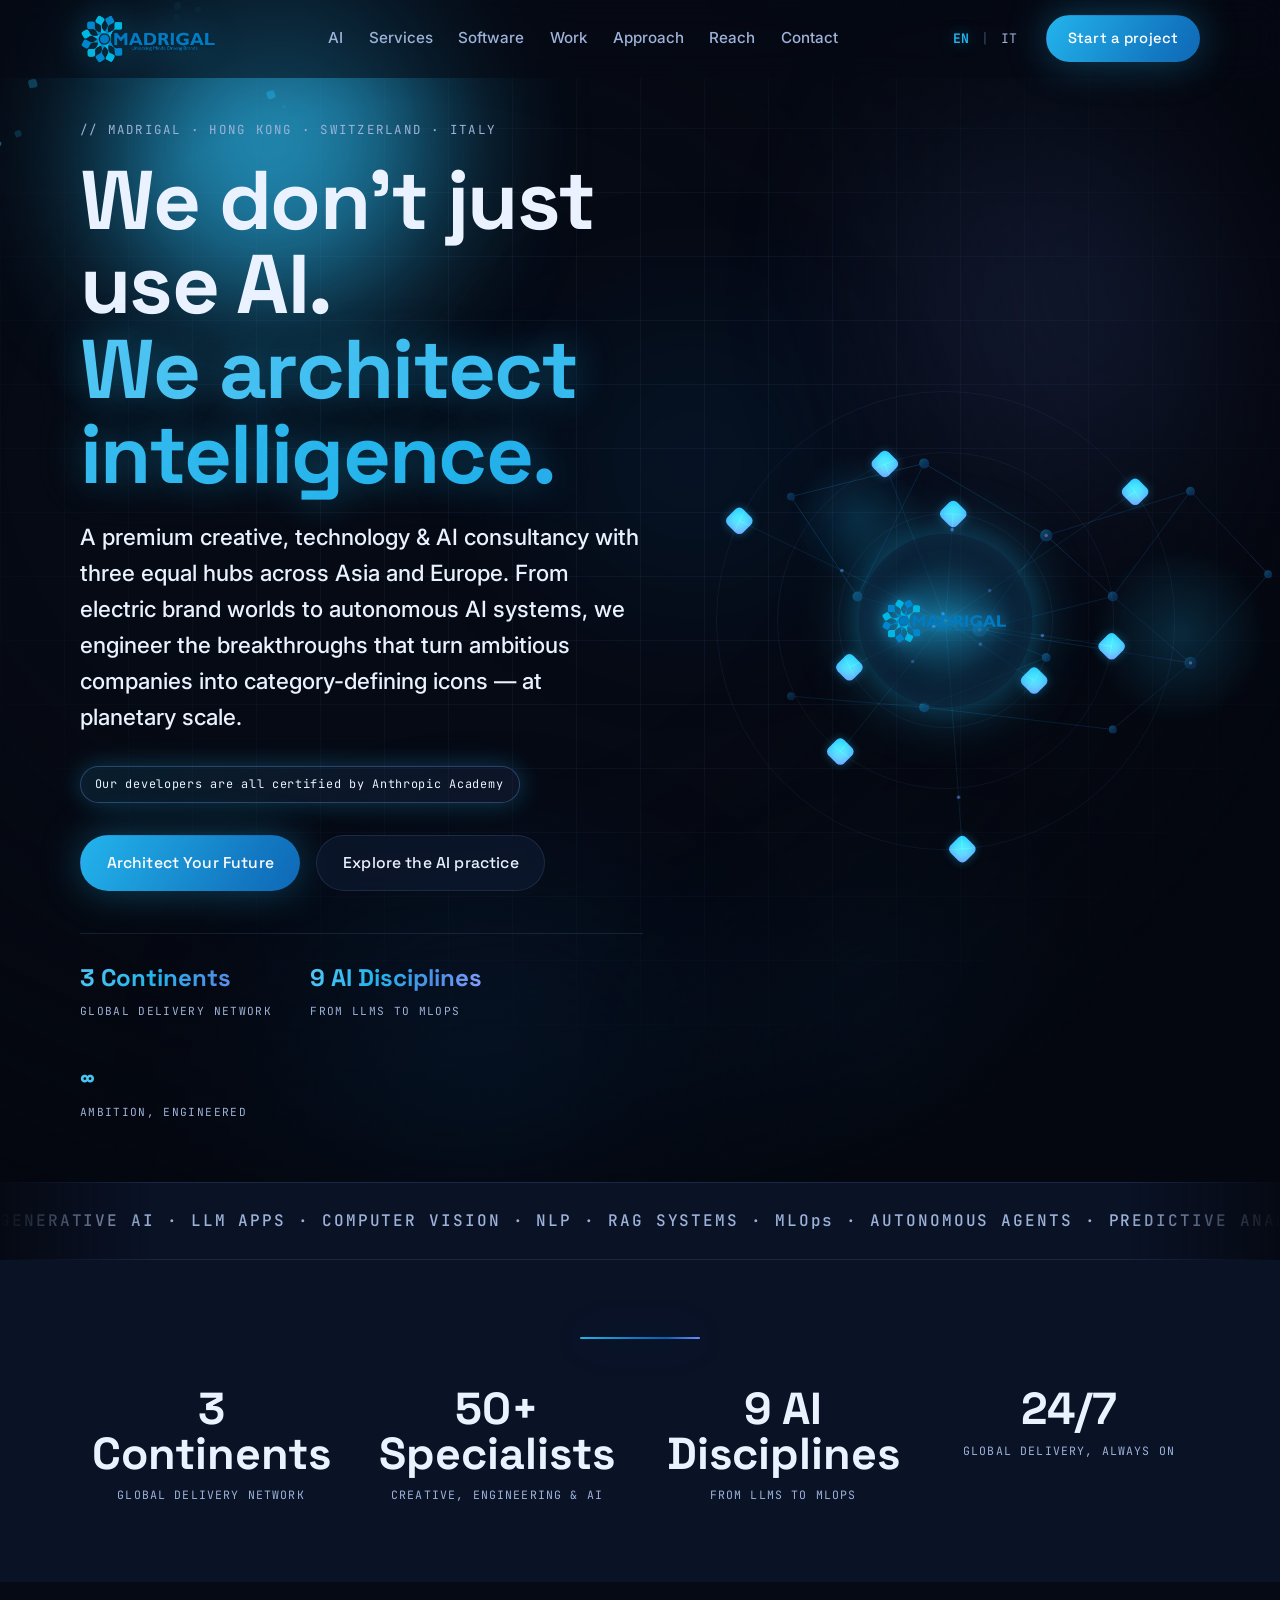
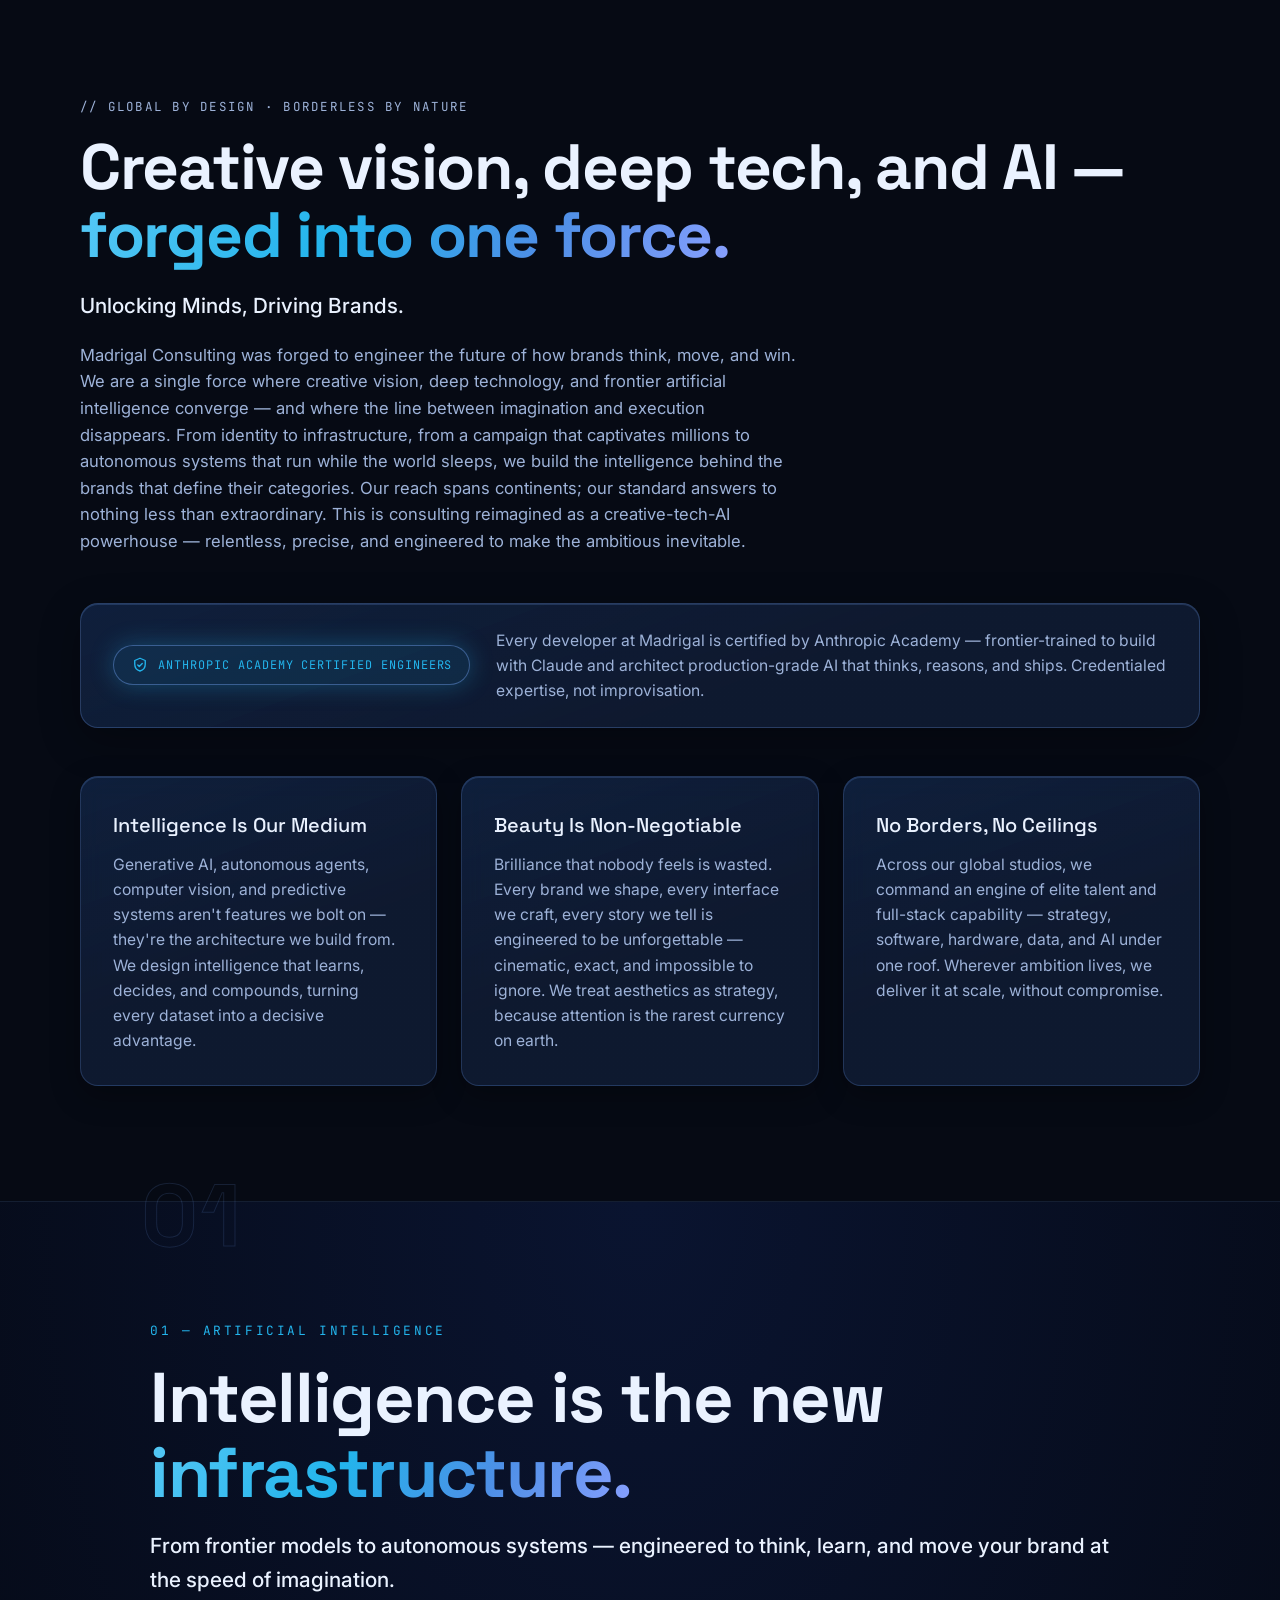
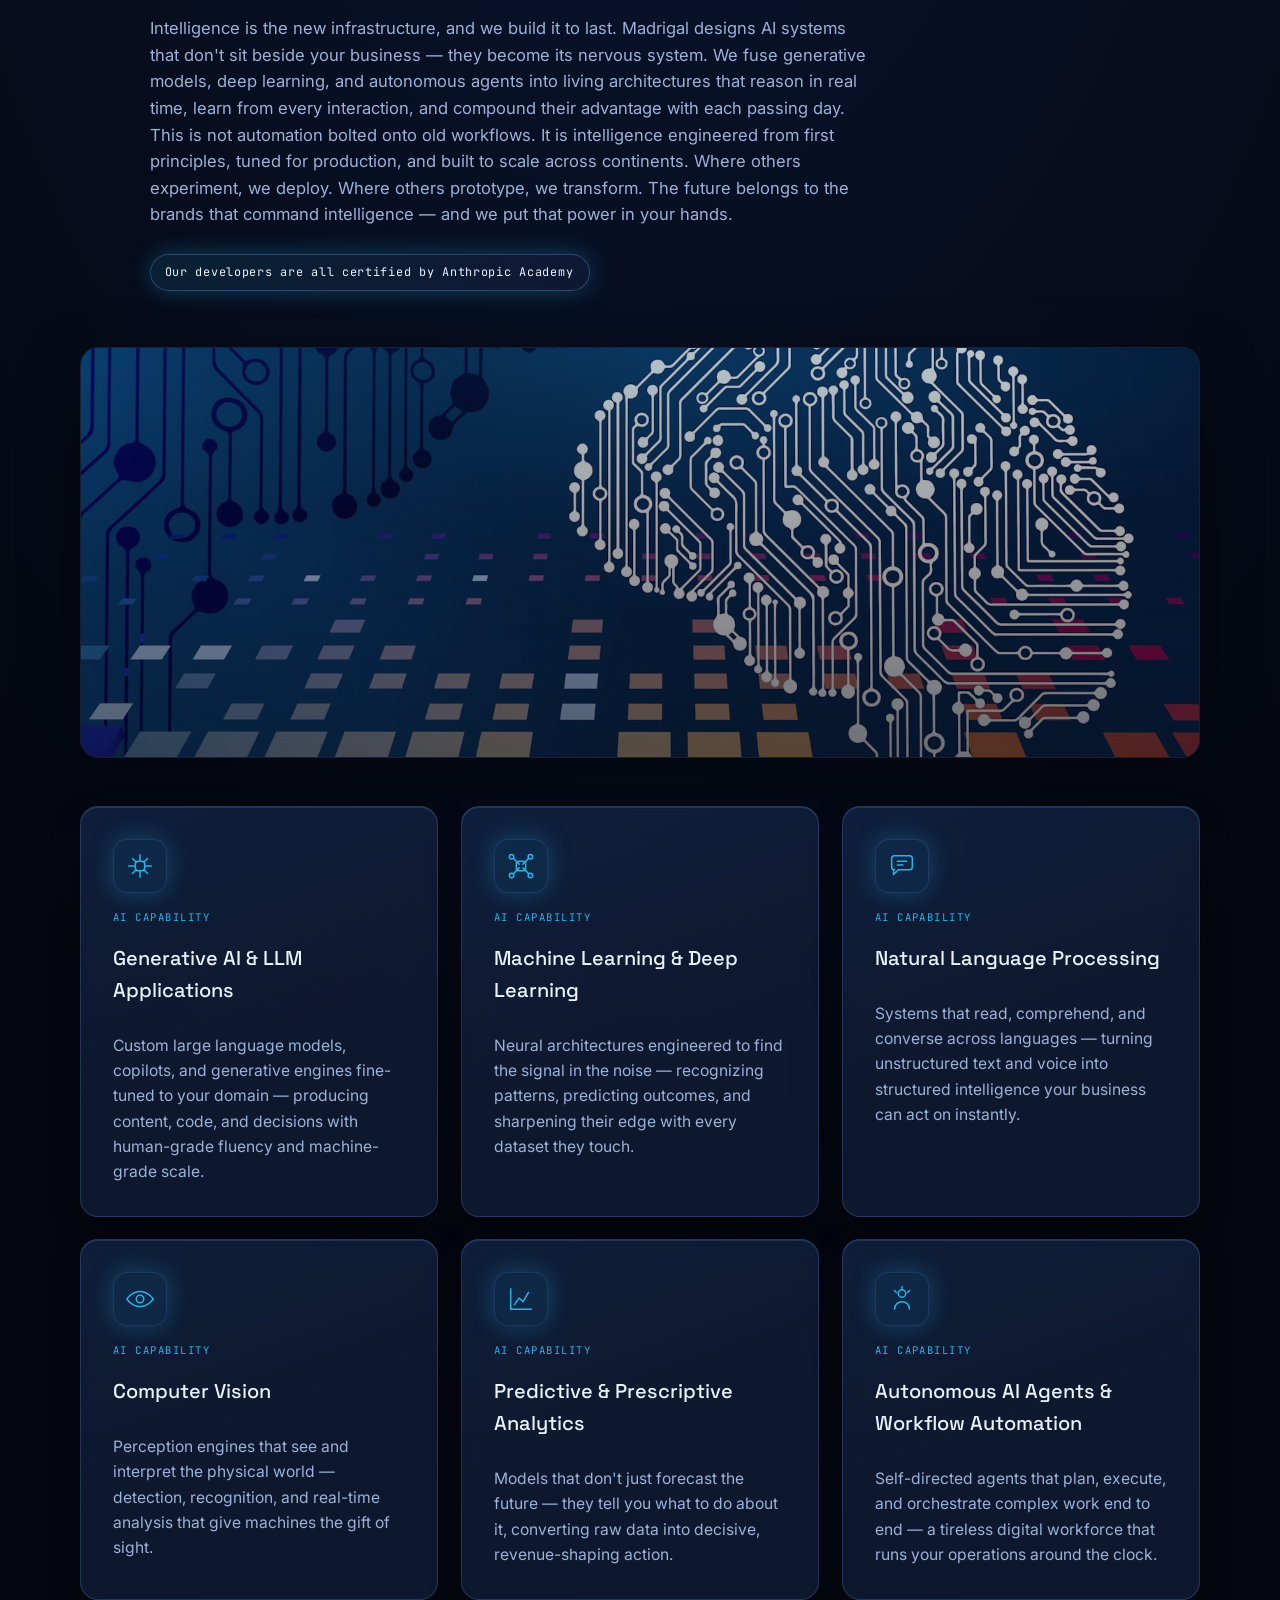
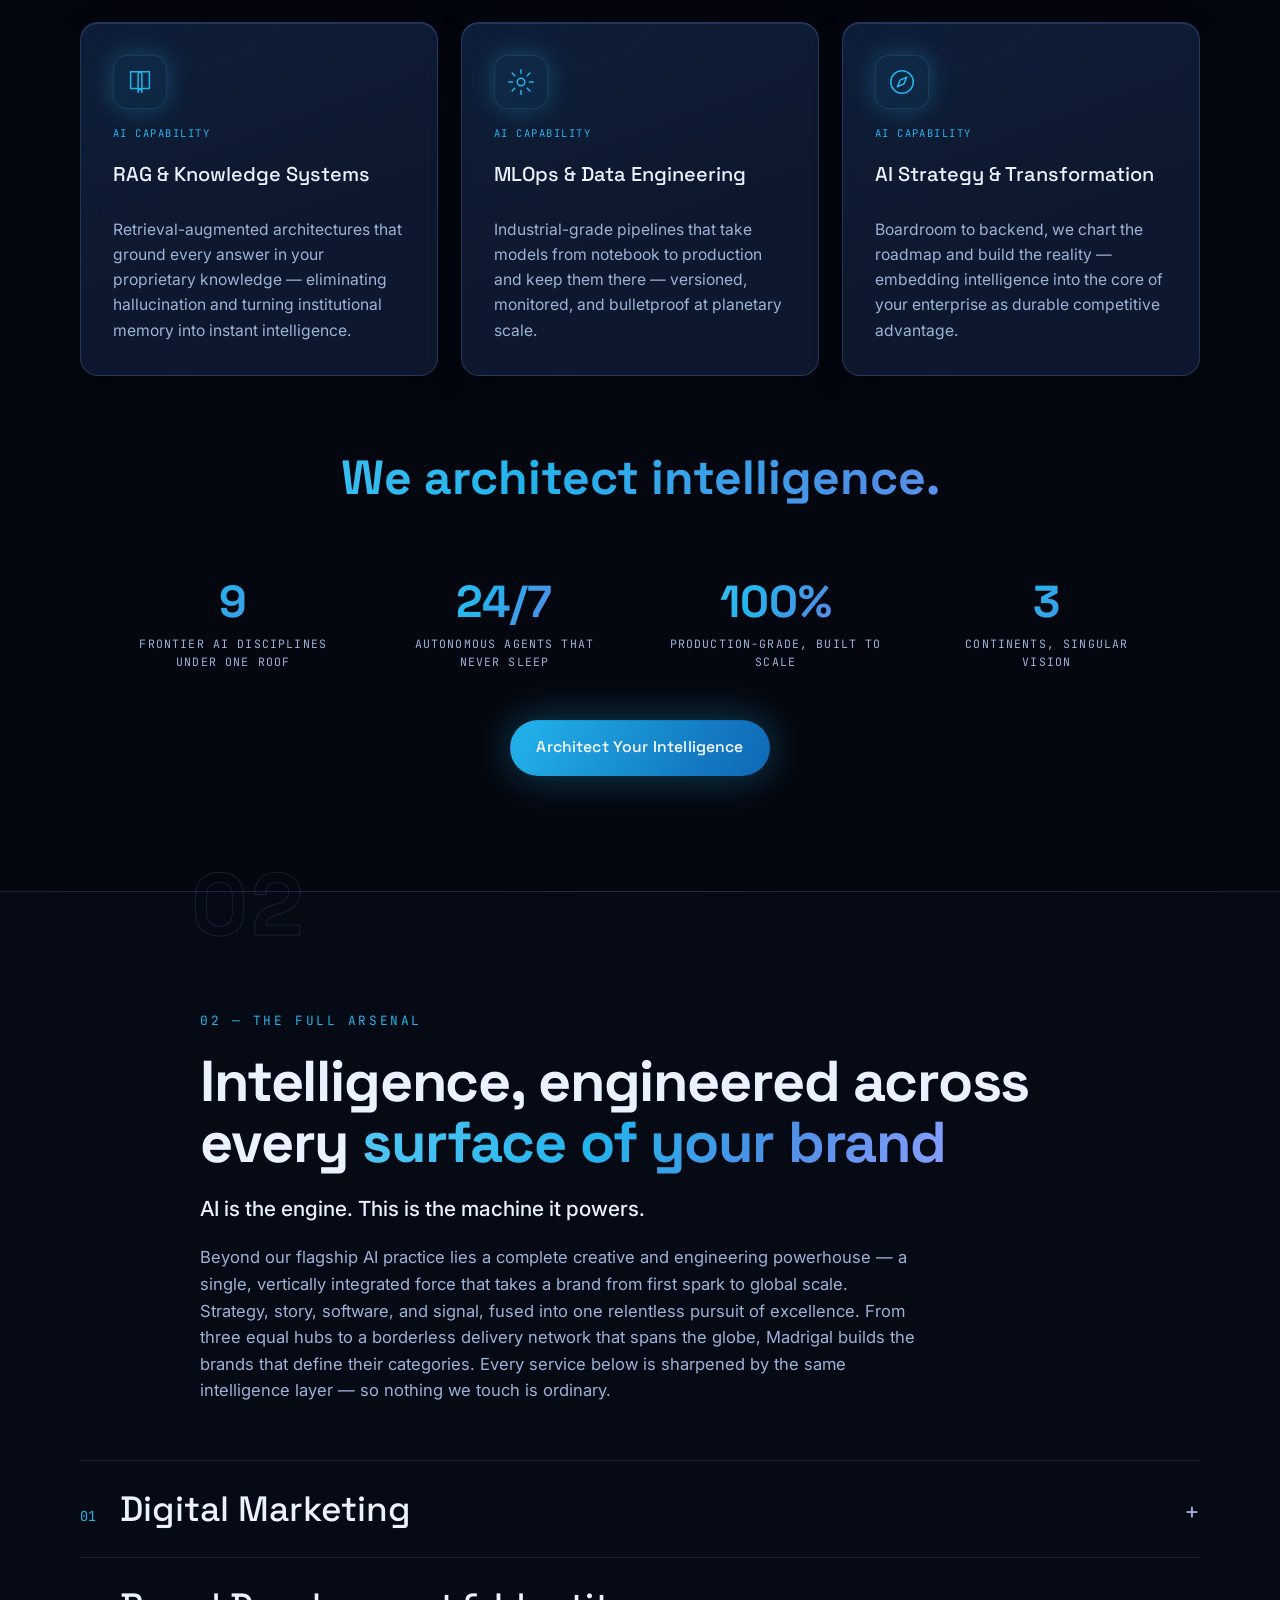
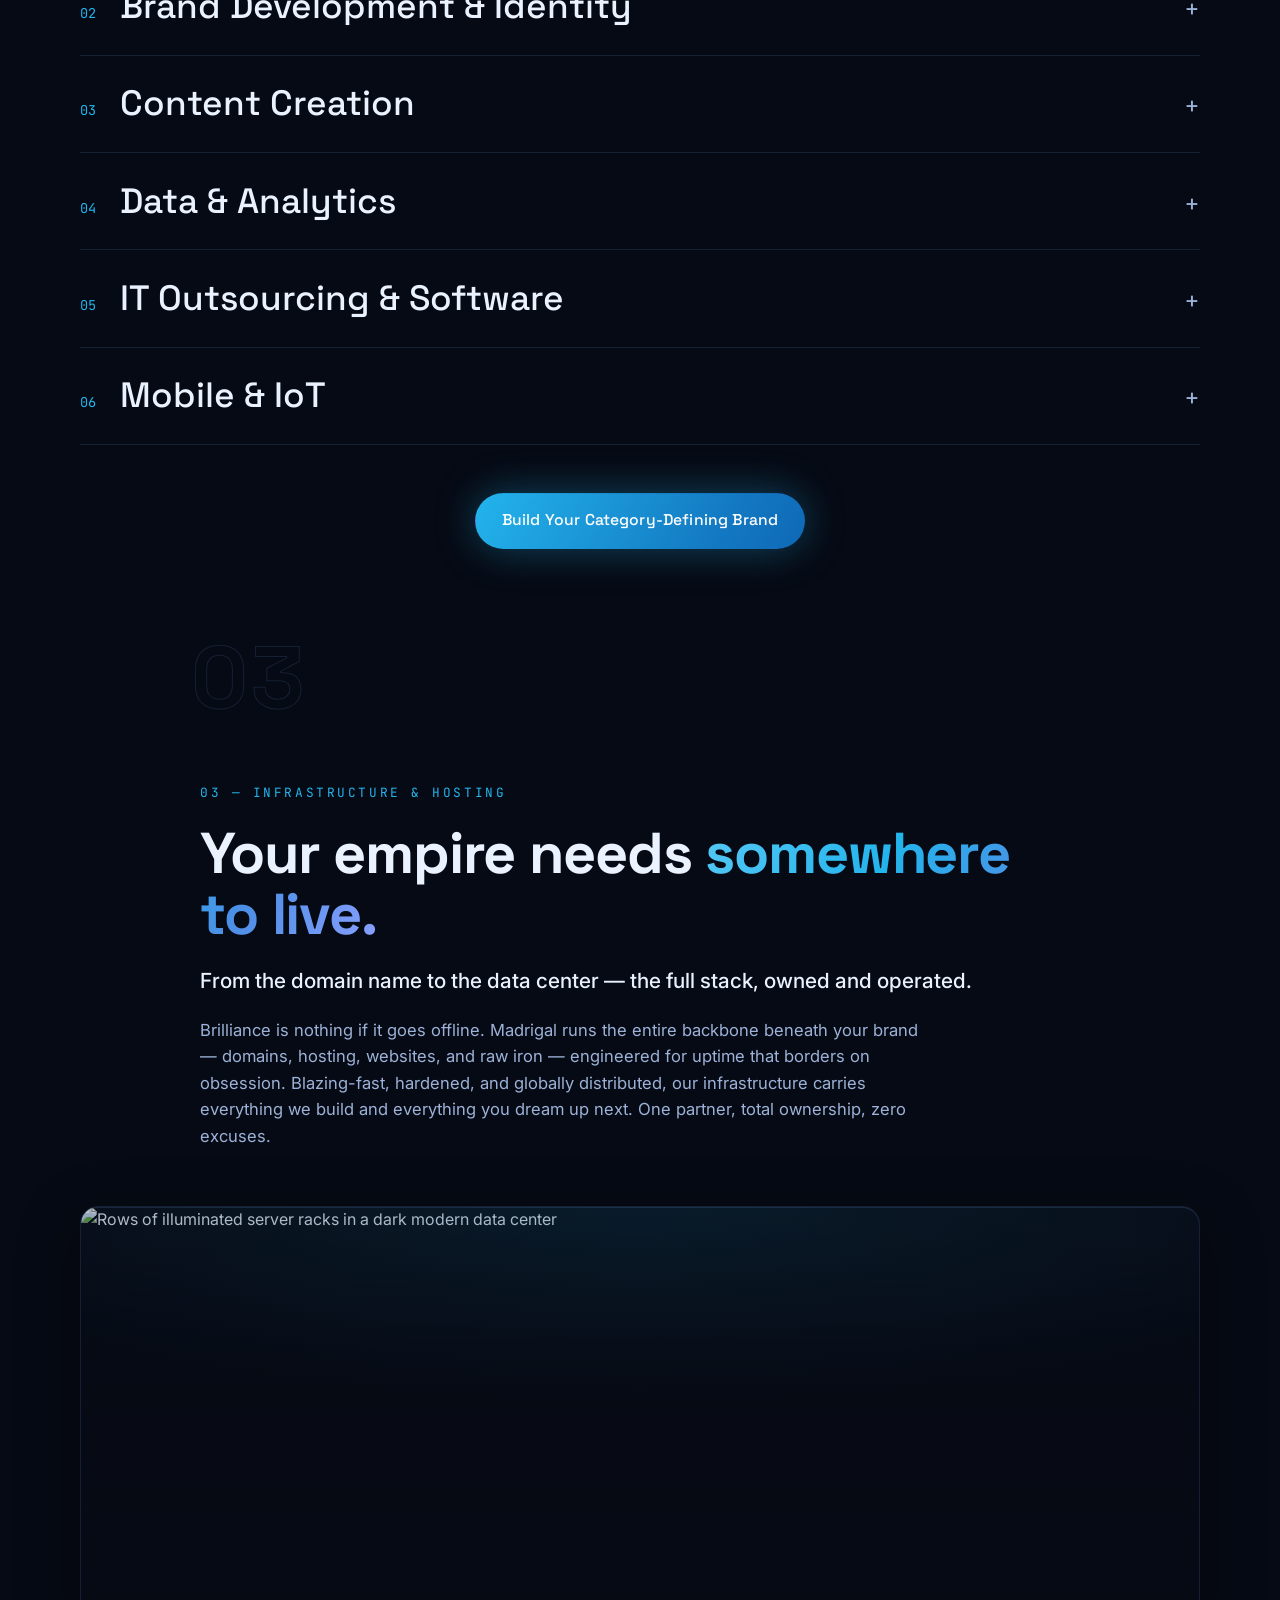
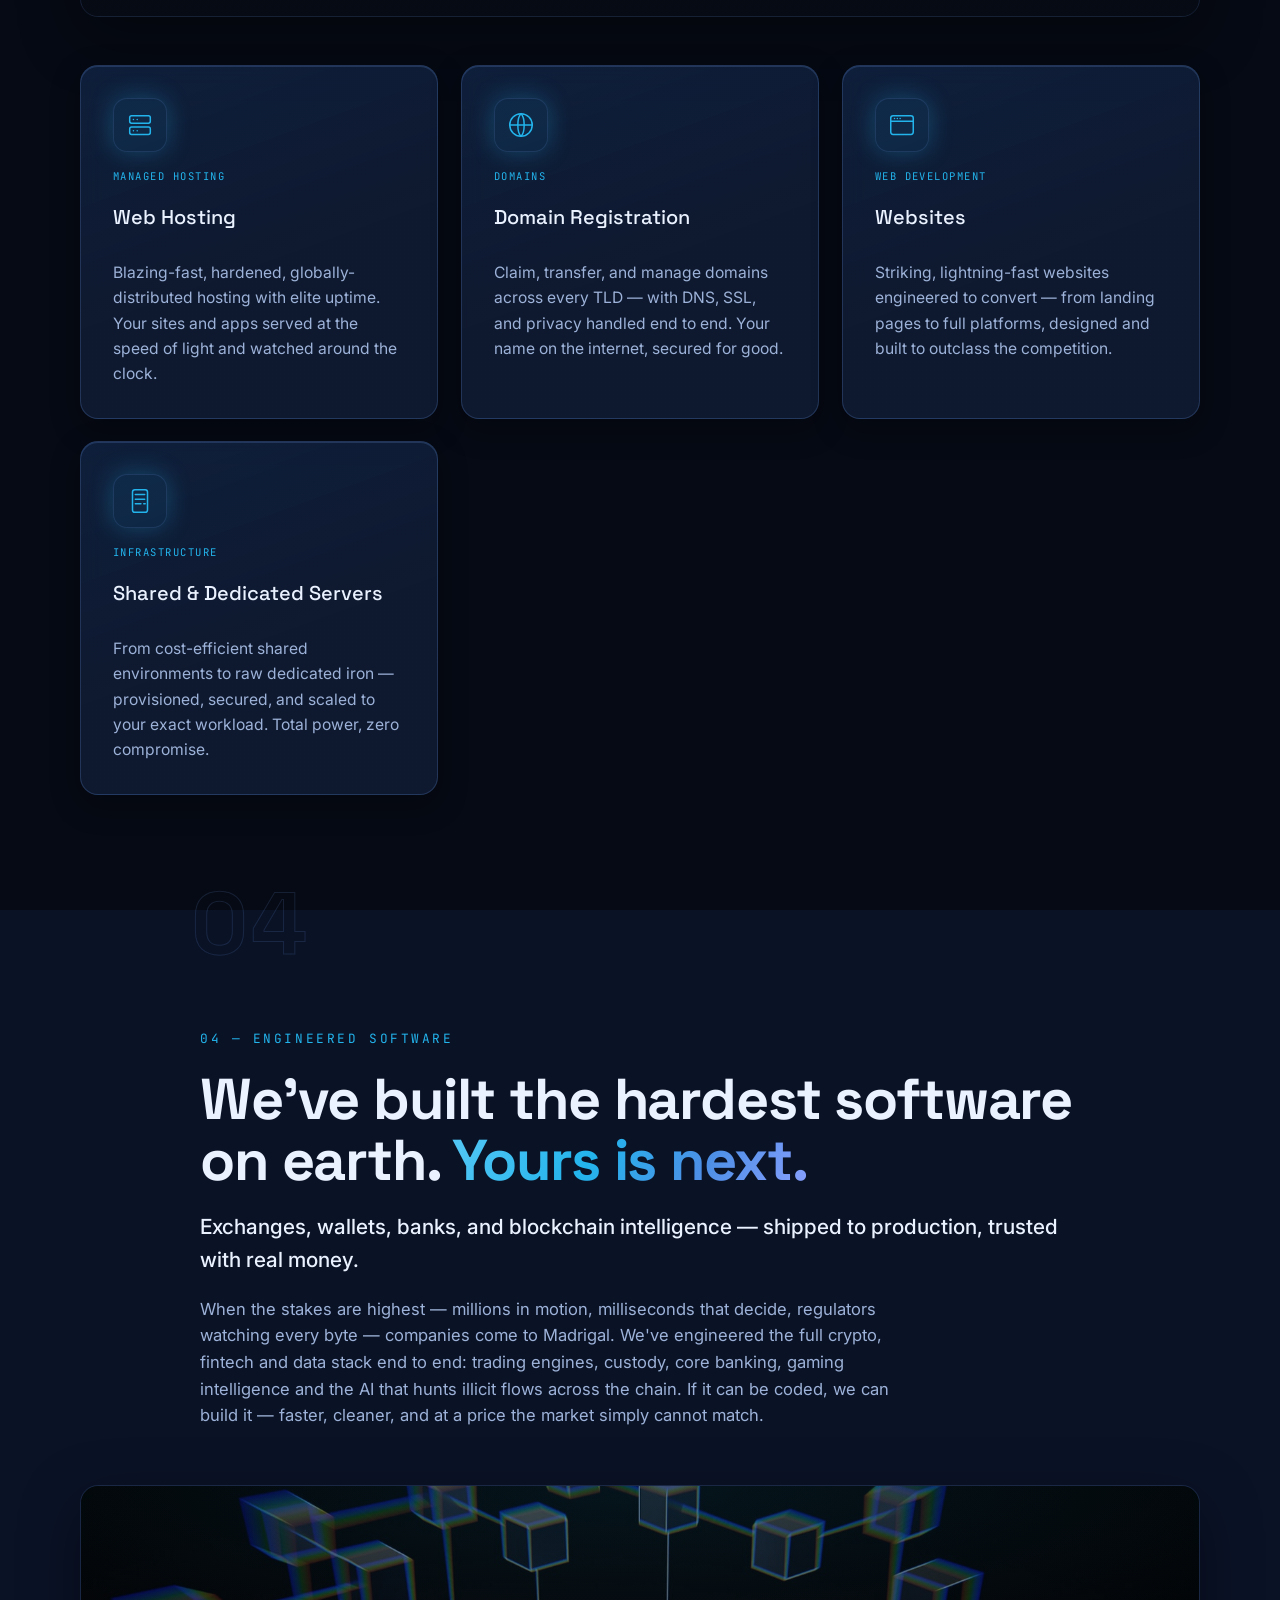
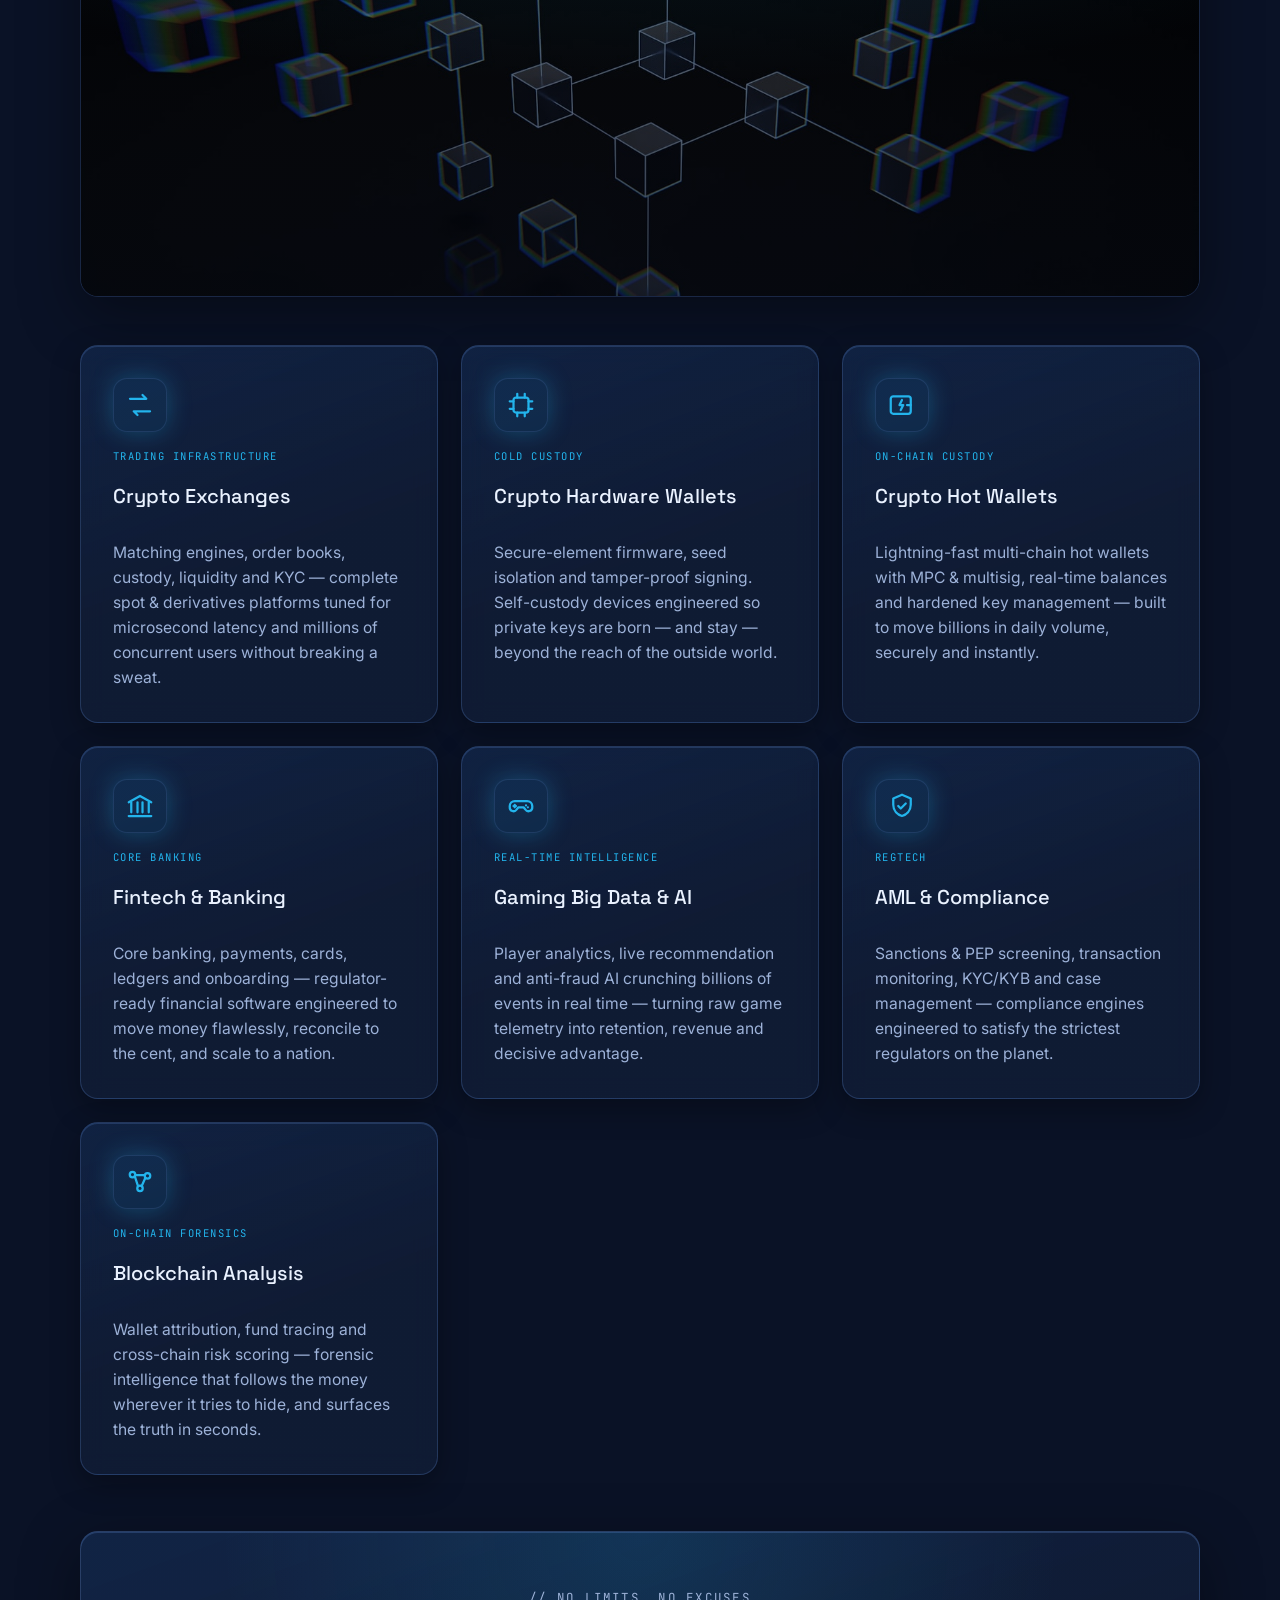
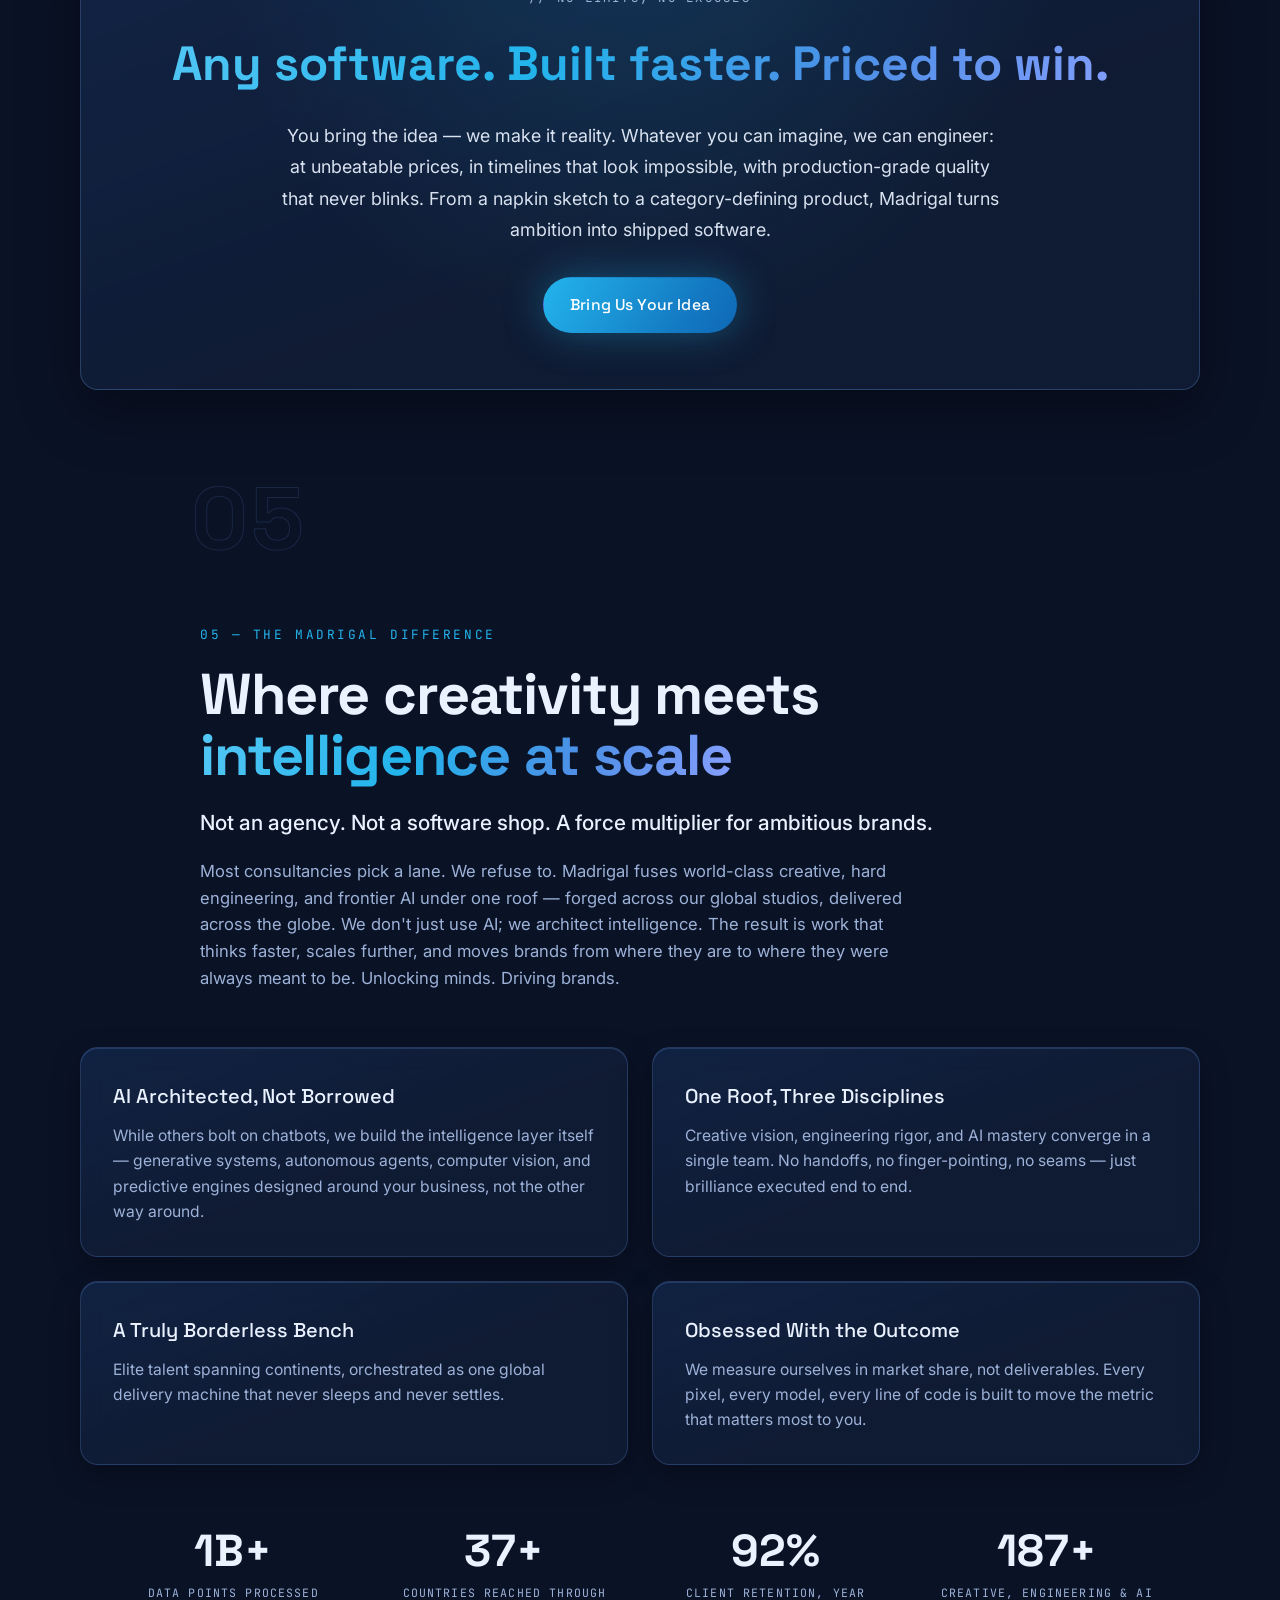
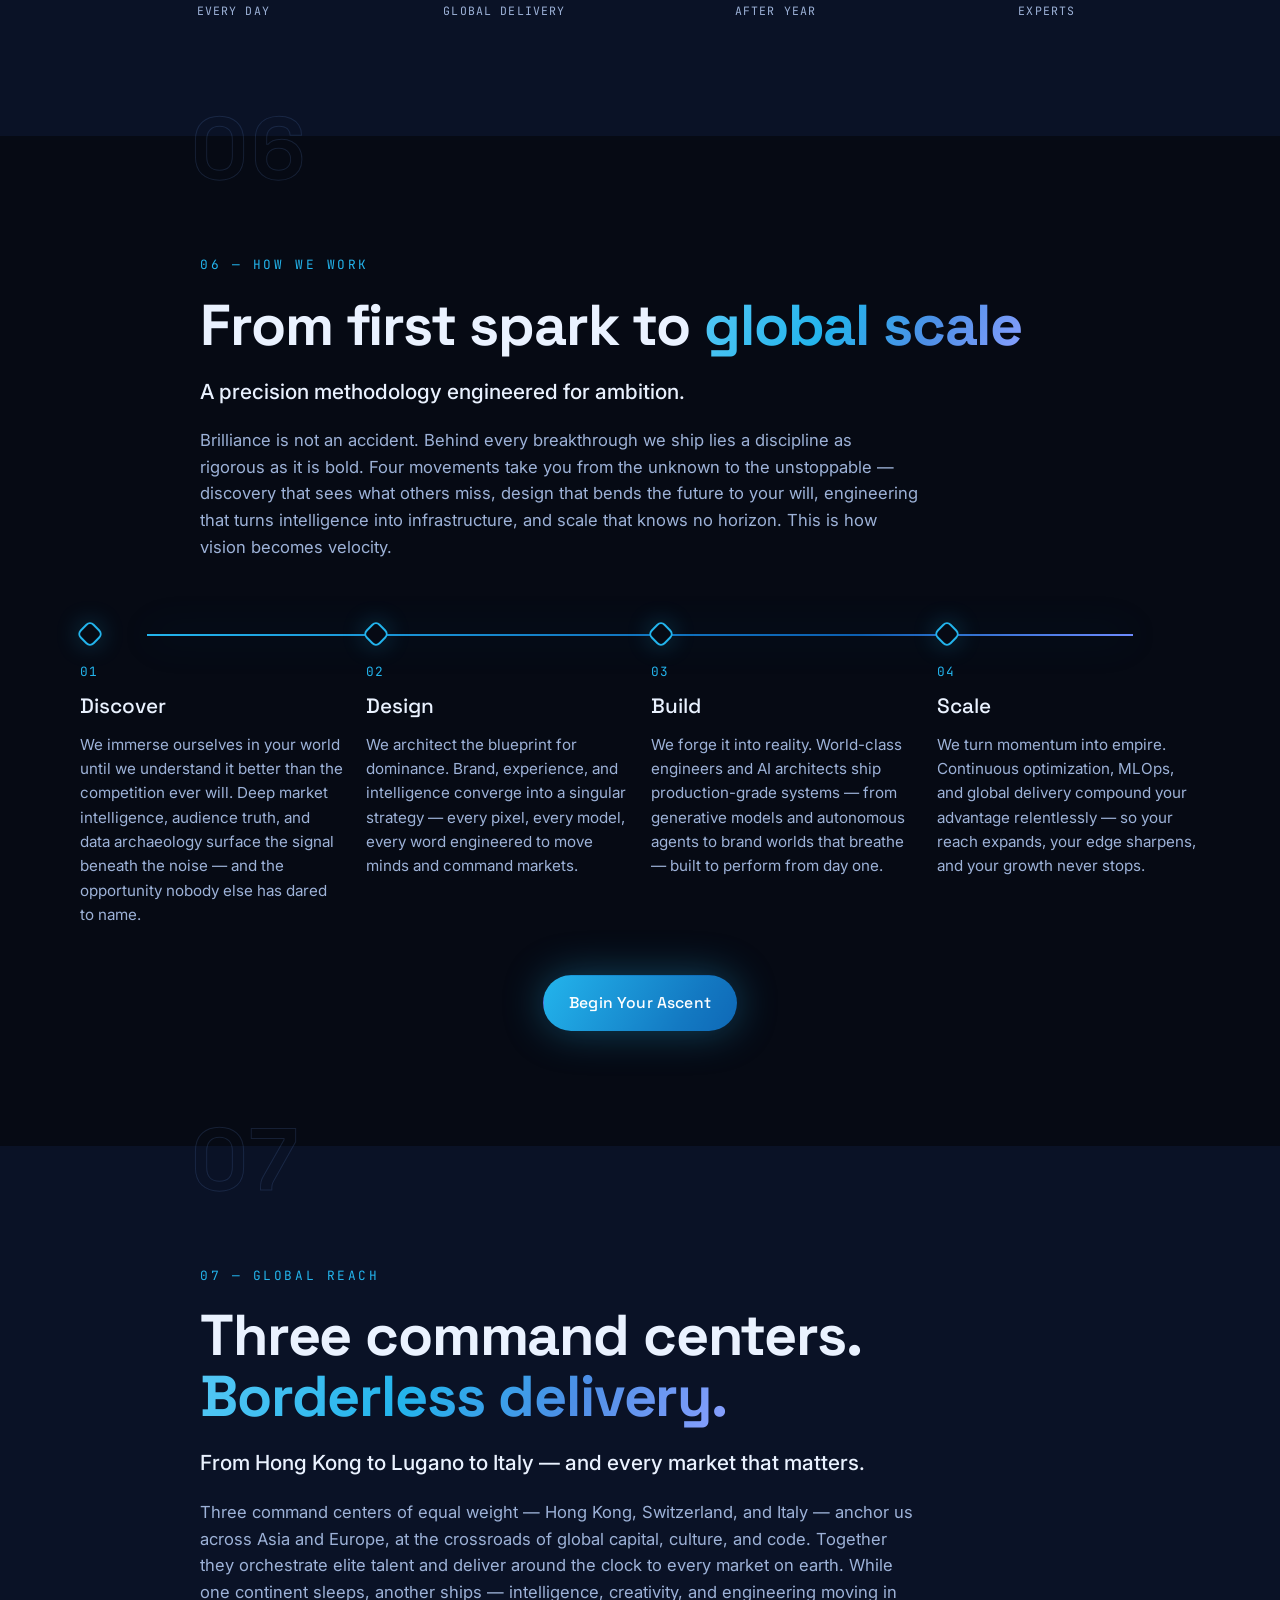
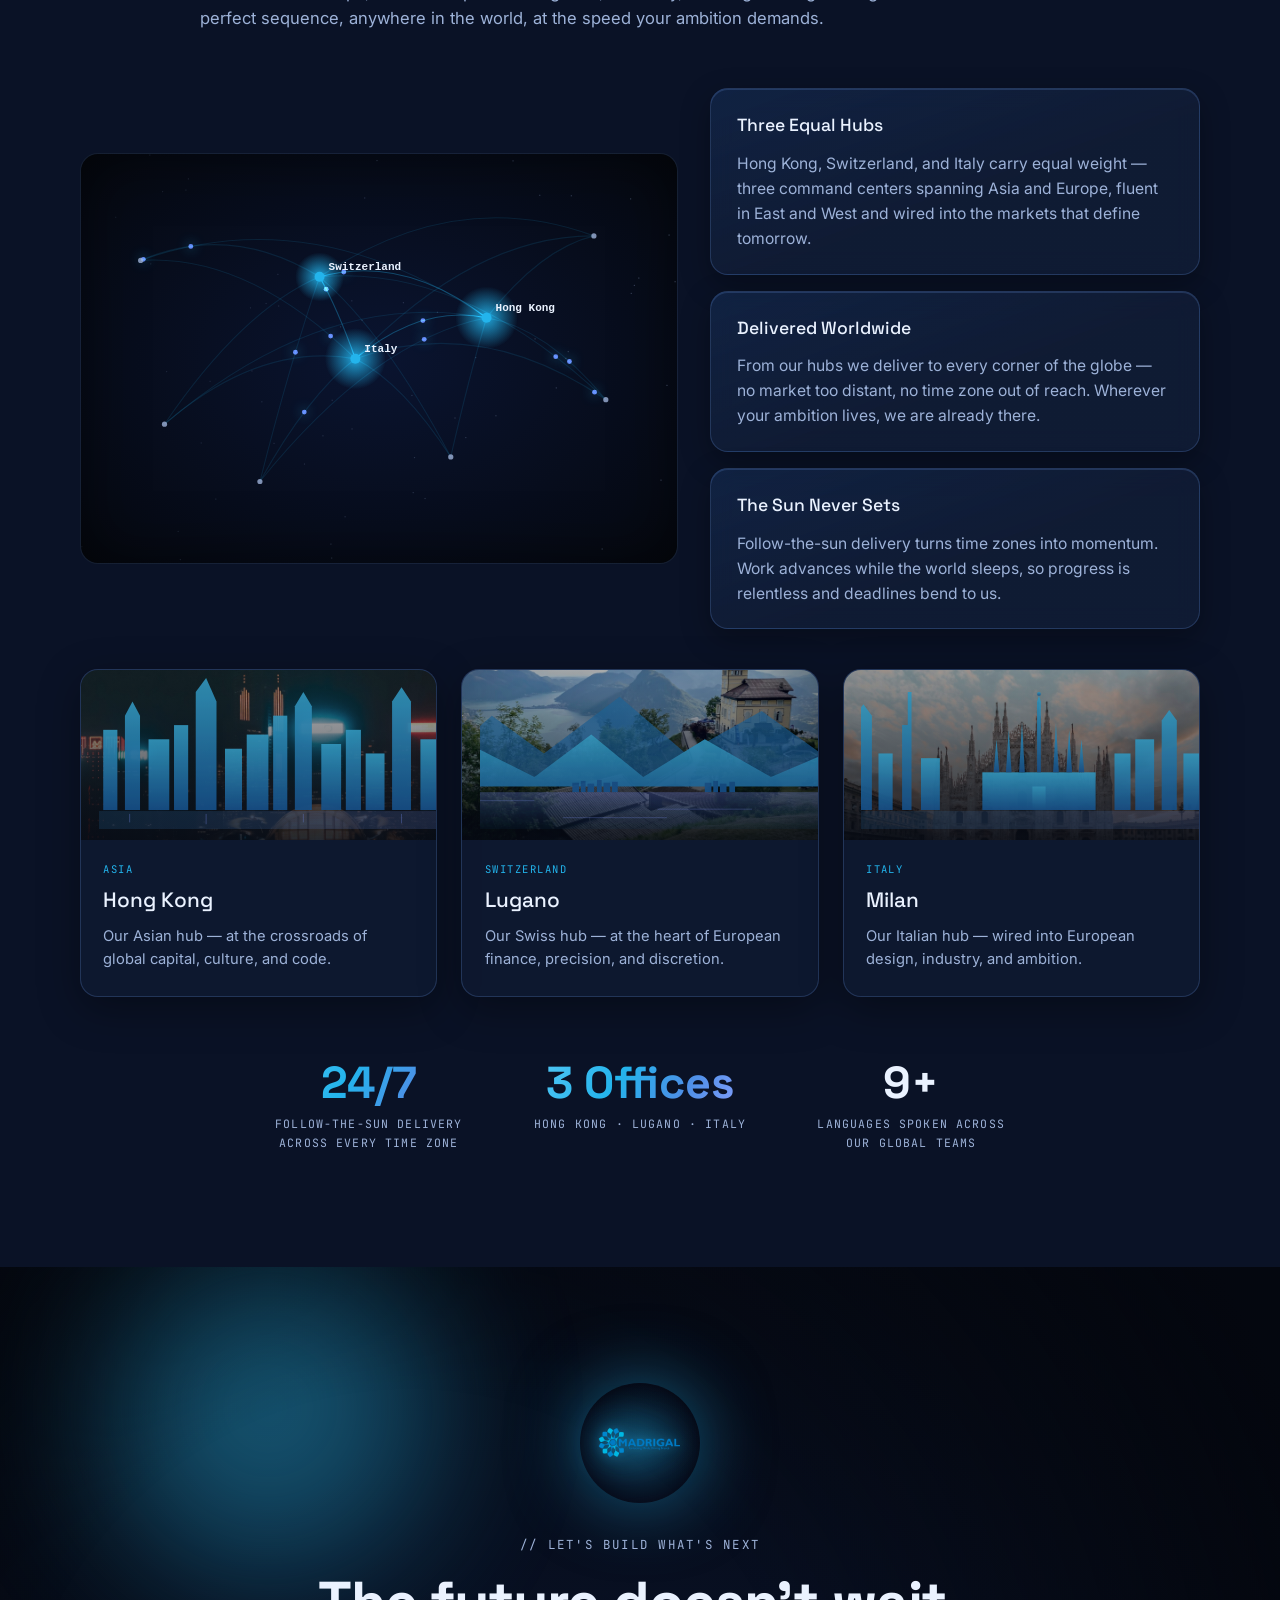
==== index.html @ 6ebe78e5 "Initial commit: Madrigal Consulting marketing site Bilingual (EN/IT) single-page site: hero with int" ====
<!DOCTYPE html>
<html lang="en">
<head>
  <meta charset="UTF-8" />
  <meta name="viewport" content="width=device-width, initial-scale=1.0" />
  <title>Madrigal Consulting — We Architect Intelligence | AI, Creative &amp; Tech Consultancy</title>
  <meta name="description" content="Madrigal Consulting is a premium creative, technology, and AI consultancy with three equal hubs in Hong Kong, Switzerland and Italy. We architect generative AI, autonomous agents, brand worlds, and engineering — delivered worldwide." />
  <meta name="author" content="Madrigal Consulting Limited" />
  <meta name="theme-color" content="#060A14" />
  <link rel="canonical" href="https://madrigalconsulting.io/" />

  <!-- Open Graph -->
  <meta property="og:type" content="website" />
  <meta property="og:title" content="Madrigal Consulting — We Architect Intelligence" />
  <meta property="og:description" content="A premium creative, technology, and AI consultancy with hubs in Hong Kong, Switzerland and Italy. Unlocking Minds, Driving Brands — at planetary scale." />
  <meta property="og:image" content="https://madrigalconsulting.io/assets/logo.png" />
  <meta property="og:url" content="https://madrigalconsulting.io/" />
  <meta property="og:site_name" content="Madrigal Consulting" />

  <!-- Twitter -->
  <meta name="twitter:card" content="summary_large_image" />
  <meta name="twitter:title" content="Madrigal Consulting — We Architect Intelligence" />
  <meta name="twitter:description" content="A premium creative, technology, and AI consultancy across Hong Kong, Switzerland and Italy. Unlocking Minds, Driving Brands." />
  <meta name="twitter:image" content="https://madrigalconsulting.io/assets/logo.png" />

  <!-- Favicon -->
  <link rel="icon" type="image/png" sizes="196x196" href="assets/favicon-196.png" />
  <link rel="apple-touch-icon" href="assets/favicon-196.png" />

  <!-- Fonts -->
  <link rel="preconnect" href="https://fonts.googleapis.com" />
  <link rel="preconnect" href="https://fonts.gstatic.com" crossorigin />
  <link href="https://fonts.googleapis.com/css2?family=Space+Grotesk:wght@500;700&family=Inter:wght@400;500;600&family=JetBrains+Mono:wght@500;700&display=swap" rel="stylesheet" />

  <link rel="stylesheet" href="styles.css" />
</head>
<body>
  <a class="skip-link" href="#main" data-i18n="skip">Skip to content</a>

  <!-- ============ NAV ============ -->
  <header class="nav" id="nav">
    <div class="nav__inner">
      <a class="nav__brand" href="#hero" aria-label="Madrigal Consulting — home">
        <img class="nav__logo" src="assets/logo.png" alt="Madrigal Consulting logo" width="160" height="44" />
      </a>

      <nav class="nav__links" aria-label="Primary">
        <a href="#ai" data-i18n="nav.ai">AI</a>
        <a href="#services" data-i18n="nav.services">Services</a>
        <a href="#software" data-i18n="nav.software">Software</a>
        <a href="#work" data-i18n="nav.work">Work</a>
        <a href="#process" data-i18n="nav.approach">Approach</a>
        <a href="#global" data-i18n="nav.reach">Reach</a>
        <a href="#contact" data-i18n="nav.contact">Contact</a>
      </nav>

      <div class="lang-switch" role="group" aria-label="Language">
        <button type="button" class="lang-switch__btn" data-lang="en" aria-pressed="true">EN</button>
        <span class="lang-switch__sep" aria-hidden="true">|</span>
        <button type="button" class="lang-switch__btn" data-lang="it" aria-pressed="false">IT</button>
      </div>

      <a class="btn btn--gradient nav__cta" href="#contact" data-i18n="nav.cta">Start a project</a>

      <button class="nav__toggle" id="navToggle" aria-label="Open menu" aria-expanded="false" aria-controls="mobileMenu" data-i18n-attr="aria-label:nav.open">
        <span></span><span></span><span></span>
      </button>
    </div>

    <div class="mobile-menu" id="mobileMenu" aria-hidden="true" inert>
      <nav aria-label="Mobile">
        <a href="#ai" data-i18n="nav.ai">AI</a>
        <a href="#services" data-i18n="nav.services">Services</a>
        <a href="#software" data-i18n="nav.software">Software</a>
        <a href="#work" data-i18n="nav.work">Work</a>
        <a href="#process" data-i18n="nav.approach">Approach</a>
        <a href="#global" data-i18n="nav.reach">Reach</a>
        <a href="#contact" data-i18n="nav.contact">Contact</a>
        <div class="lang-switch lang-switch--mobile" role="group" aria-label="Language">
          <button type="button" class="lang-switch__btn" data-lang="en" aria-pressed="true">EN</button>
          <span class="lang-switch__sep" aria-hidden="true">|</span>
          <button type="button" class="lang-switch__btn" data-lang="it" aria-pressed="false">IT</button>
        </div>
        <a class="btn btn--gradient" href="#contact" data-i18n="nav.cta">Start a project</a>
      </nav>
    </div>
  </header>

  <main id="main">

    <!-- ============ HERO ============ -->
    <section class="hero" id="hero">
      <div class="aurora" aria-hidden="true">
        <span class="blob blob--1"></span>
        <span class="blob blob--2"></span>
        <span class="blob blob--3"></span>
        <span class="blob blob--4"></span>
        <span class="blob blob--5"></span>
      </div>
      <canvas class="hero__dust" id="dustCanvas" aria-hidden="true"></canvas>
      <img class="hero__accent" src="assets/img/hero-network.svg" alt="" aria-hidden="true" loading="lazy" decoding="async" />
      <div class="grid-overlay" aria-hidden="true"></div>

      <div class="hero__inner">
        <div class="hero__copy">
          <p class="eyebrow" data-i18n="hero.eyebrow">// MADRIGAL · HONG KONG · SWITZERLAND · ITALY</p>
          <h1 class="hero__title">
            <span data-i18n="hero.title1">We don't just use AI.</span><br />
            <span class="gradient-text gradient-text--drift" data-i18n="hero.title2">We architect intelligence.</span>
          </h1>
          <p class="hero__sub" data-i18n="hero.sub">A premium creative, technology &amp; AI consultancy with three equal hubs across Asia and Europe. From electric brand worlds to autonomous AI systems, we engineer the breakthroughs that turn ambitious companies into category-defining icons — at planetary scale.</p>
          <p class="academy-pill" data-i18n="academy.pill">
            <span class="academy-pill__dot" aria-hidden="true"></span>
            Our developers are all certified by Anthropic Academy
          </p>
          <div class="hero__cta">
            <a class="btn btn--gradient" href="#contact" data-i18n="hero.cta1">Architect Your Future</a>
            <a class="btn btn--ghost" href="#ai" data-i18n="hero.cta2">Explore the AI practice</a>
          </div>

          <ul class="hero__stats">
            <li><span class="hero__stat-v gradient-text" data-i18n="hero.stat1v">3 Continents</span><span class="hero__stat-l" data-i18n="hero.stat1l">Global Delivery Network</span></li>
            <li><span class="hero__stat-v gradient-text" data-i18n="hero.stat2v">9 AI Disciplines</span><span class="hero__stat-l" data-i18n="hero.stat2l">From LLMs to MLOps</span></li>
            <li><span class="hero__stat-v gradient-text">∞</span><span class="hero__stat-l" data-i18n="hero.stat3l">Ambition, Engineered</span></li>
          </ul>
        </div>

        <!-- Intelligence Orbit -->
        <div class="orbit" id="orbit" aria-label="Intelligence Orbit — the nine AI capabilities orbiting the Madrigal core">
          <canvas id="orbitCanvas"></canvas>
          <div class="orbit__core" aria-hidden="true">
            <img src="assets/logo.png" alt="" class="orbit__core-mark" />
          </div>
          <div class="orbit__tooltip" id="orbitTooltip" role="status" aria-live="polite"></div>
        </div>
      </div>
    </section>

    <!-- ============ MARQUEE ============ -->
    <section class="marquee" aria-label="AI capabilities">
      <div class="marquee__track">
        <span data-i18n="marquee">GENERATIVE AI · LLM APPS · COMPUTER VISION · NLP · RAG SYSTEMS · MLOps · AUTONOMOUS AGENTS · PREDICTIVE ANALYTICS · DEEP LEARNING · AI STRATEGY · </span>
        <span aria-hidden="true" data-i18n="marquee">GENERATIVE AI · LLM APPS · COMPUTER VISION · NLP · RAG SYSTEMS · MLOps · AUTONOMOUS AGENTS · PREDICTIVE ANALYTICS · DEEP LEARNING · AI STRATEGY · </span>
      </div>
    </section>

    <!-- ============ SCALE BAND ============ -->
    <section class="band" aria-label="Scale and ambition">
      <div class="band__divider" aria-hidden="true"></div>
      <ul class="band__grid">
        <li class="band__item reveal"><span class="band__v" data-count="3" data-suffix=" Continents" data-suffix-i18n="band.continents">0</span><span class="band__l" data-i18n="band.l1">Global delivery network</span></li>
        <li class="band__item reveal"><span class="band__v" data-count="50" data-suffix="+ Specialists" data-suffix-i18n="band.specialists">0</span><span class="band__l" data-i18n="band.l2">Creative, engineering &amp; AI</span></li>
        <li class="band__item reveal"><span class="band__v" data-count="9" data-suffix=" AI Disciplines" data-suffix-i18n="band.disciplines">0</span><span class="band__l" data-i18n="band.l3">From LLMs to MLOps</span></li>
        <li class="band__item reveal"><span class="band__v">24/7</span><span class="band__l" data-i18n="band.l4">Global delivery, always on</span></li>
      </ul>
    </section>

    <!-- ============ MANIFESTO ============ -->
    <section class="section manifesto" id="manifesto">
      <div class="container reveal">
        <p class="eyebrow" data-i18n="manifesto.eyebrow">// GLOBAL BY DESIGN · BORDERLESS BY NATURE</p>
        <h2 class="section__title" data-i18n-html="manifesto.title">Creative vision, deep tech, and AI — <span class="gradient-text">forged into one force.</span></h2>
        <p class="section__lead" data-i18n="manifesto.lead">Unlocking Minds, Driving Brands.</p>
        <p class="section__body" data-i18n="manifesto.body">Madrigal Consulting was forged to engineer the future of how brands think, move, and win. We are a single force where creative vision, deep technology, and frontier artificial intelligence converge — and where the line between imagination and execution disappears. From identity to infrastructure, from a campaign that captivates millions to autonomous systems that run while the world sleeps, we build the intelligence behind the brands that define their categories. Our reach spans continents; our standard answers to nothing less than extraordinary. This is consulting reimagined as a creative-tech-AI powerhouse — relentless, precise, and engineered to make the ambitious inevitable.</p>
      </div>

      <div class="container">
        <div class="trust-strip reveal">
          <span class="trust-strip__badge">
            <svg viewBox="0 0 24 24" fill="none" stroke="currentColor" stroke-width="1.8" stroke-linecap="round" stroke-linejoin="round" aria-hidden="true"><path d="M12 3l7 3v5c0 5-3.5 8-7 9-3.5-1-7-4-7-9V6l7-3z"/><path d="M9 12l2 2 4-4"/></svg>
            <span data-i18n="academy.badge">Anthropic Academy Certified Engineers</span>
          </span>
          <p class="trust-strip__text" data-i18n="academy.strip">Every developer at Madrigal is certified by Anthropic Academy — frontier-trained to build with Claude and architect production-grade AI that thinks, reasons, and ships. Credentialed expertise, not improvisation.</p>
        </div>
      </div>

      <div class="container manifesto__cards">
        <article class="glass-card tilt reveal">
          <h3 data-i18n="manifesto.card1t">Intelligence Is Our Medium</h3>
          <p data-i18n="manifesto.card1d">Generative AI, autonomous agents, computer vision, and predictive systems aren't features we bolt on — they're the architecture we build from. We design intelligence that learns, decides, and compounds, turning every dataset into a decisive advantage.</p>
        </article>
        <article class="glass-card tilt reveal">
          <h3 data-i18n="manifesto.card2t">Beauty Is Non-Negotiable</h3>
          <p data-i18n="manifesto.card2d">Brilliance that nobody feels is wasted. Every brand we shape, every interface we craft, every story we tell is engineered to be unforgettable — cinematic, exact, and impossible to ignore. We treat aesthetics as strategy, because attention is the rarest currency on earth.</p>
        </article>
        <article class="glass-card tilt reveal">
          <h3 data-i18n="manifesto.card3t">No Borders, No Ceilings</h3>
          <p data-i18n="manifesto.card3d">Across our global studios, we command an engine of elite talent and full-stack capability — strategy, software, hardware, data, and AI under one roof. Wherever ambition lives, we deliver it at scale, without compromise.</p>
        </article>
      </div>
    </section>

    <!-- ============ AI FLAGSHIP ============ -->
    <section class="section section--flagship" id="ai">
      <div class="container">
        <div class="section__head reveal">
          <p class="index" data-num="01" data-i18n="ai.index">01 — ARTIFICIAL INTELLIGENCE</p>
          <h2 class="section__title" data-i18n-html="ai.title">Intelligence is the new <span class="gradient-text">infrastructure.</span></h2>
          <p class="section__lead" data-i18n="ai.lead">From frontier models to autonomous systems — engineered to think, learn, and move your brand at the speed of imagination.</p>
          <p class="section__body" data-i18n="ai.body">Intelligence is the new infrastructure, and we build it to last. Madrigal designs AI systems that don't sit beside your business — they become its nervous system. We fuse generative models, deep learning, and autonomous agents into living architectures that reason in real time, learn from every interaction, and compound their advantage with each passing day. This is not automation bolted onto old workflows. It is intelligence engineered from first principles, tuned for production, and built to scale across continents. Where others experiment, we deploy. Where others prototype, we transform. The future belongs to the brands that command intelligence — and we put that power in your hands.</p>
          <p class="academy-pill academy-pill--inline" data-i18n="academy.pill">
            <span class="academy-pill__dot" aria-hidden="true"></span>
            Our developers are all certified by Anthropic Academy
          </p>
        </div>

        <figure class="section-figure reveal">
          <img src="assets/img/ai-abstract.jpg" alt="Abstract artificial-intelligence visual with flowing blue digital forms" data-i18n-attr="alt:img.ai" loading="lazy" decoding="async" />
        </figure>

        <div class="ai-grid" id="aiGrid"></div>

        <p class="manifesto-line gradient-text reveal" data-i18n="ai.line">We architect intelligence.</p>

        <ul class="band__grid band__grid--inline reveal">
          <li class="band__item"><span class="band__v gradient-text">9</span><span class="band__l" data-i18n="ai.b1">Frontier AI disciplines under one roof</span></li>
          <li class="band__item"><span class="band__v gradient-text">24/7</span><span class="band__l" data-i18n="ai.b2">Autonomous agents that never sleep</span></li>
          <li class="band__item"><span class="band__v gradient-text">100%</span><span class="band__l" data-i18n="ai.b3">Production-grade, built to scale</span></li>
          <li class="band__item"><span class="band__v gradient-text">3</span><span class="band__l" data-i18n="ai.b4">Continents, singular vision</span></li>
        </ul>

        <div class="section__cta reveal"><a class="btn btn--gradient" href="#contact" data-i18n="ai.cta">Architect Your Intelligence</a></div>
      </div>
    </section>

    <!-- ============ SERVICES ============ -->
    <section class="section" id="services">
      <div class="container">
        <div class="section__head reveal">
          <p class="index" data-num="02" data-i18n="services.index">02 — THE FULL ARSENAL</p>
          <h2 class="section__title" data-i18n-html="services.title">Intelligence, engineered across every <span class="gradient-text">surface of your brand</span></h2>
          <p class="section__lead" data-i18n="services.lead">AI is the engine. This is the machine it powers.</p>
          <p class="section__body" data-i18n="services.body">Beyond our flagship AI practice lies a complete creative and engineering powerhouse — a single, vertically integrated force that takes a brand from first spark to global scale. Strategy, story, software, and signal, fused into one relentless pursuit of excellence. From three equal hubs to a borderless delivery network that spans the globe, Madrigal builds the brands that define their categories. Every service below is sharpened by the same intelligence layer — so nothing we touch is ordinary.</p>
        </div>

        <ul class="rows" id="serviceRows"></ul>

        <div class="section__cta reveal"><a class="btn btn--gradient" href="#contact" data-i18n="services.cta">Build Your Category-Defining Brand</a></div>
      </div>
    </section>

    <!-- ============ INFRASTRUCTURE & HOSTING ============ -->
    <section class="section" id="hosting">
      <div class="container">
        <div class="section__head reveal">
          <p class="index" data-num="03" data-i18n="hosting.index">03 — INFRASTRUCTURE &amp; HOSTING</p>
          <h2 class="section__title" data-i18n-html="hosting.title">Your empire needs <span class="gradient-text">somewhere to live.</span></h2>
          <p class="section__lead" data-i18n="hosting.lead">From the domain name to the data center — the full stack, owned and operated.</p>
          <p class="section__body" data-i18n="hosting.body">Brilliance is nothing if it goes offline. Madrigal runs the entire backbone beneath your brand — domains, hosting, websites, and raw iron — engineered for uptime that borders on obsession. Blazing-fast, hardened, and globally distributed, our infrastructure carries everything we build and everything you dream up next. One partner, total ownership, zero excuses.</p>
        </div>

        <figure class="section-figure reveal">
          <img src="assets/img/datacenter.jpg" alt="Rows of illuminated server racks in a dark modern data center" data-i18n-attr="alt:img.datacenter" loading="lazy" decoding="async" />
        </figure>

        <div class="ai-grid" id="hostingGrid"></div>
      </div>
    </section>

    <!-- ============ ENGINEERED SOFTWARE ============ -->
    <section class="section section--alt" id="software">
      <div class="container">
        <div class="section__head reveal">
          <p class="index" data-num="04" data-i18n="software.index">04 — ENGINEERED SOFTWARE</p>
          <h2 class="section__title" data-i18n-html="software.title">We've built the hardest software on earth. <span class="gradient-text">Yours is next.</span></h2>
          <p class="section__lead" data-i18n="software.lead">Exchanges, wallets, banks, and blockchain intelligence — shipped to production, trusted with real money.</p>
          <p class="section__body" data-i18n="software.body">When the stakes are highest — millions in motion, milliseconds that decide, regulators watching every byte — companies come to Madrigal. We've engineered the full crypto, fintech and data stack end to end: trading engines, custody, core banking, gaming intelligence and the AI that hunts illicit flows across the chain. If it can be coded, we can build it — faster, cleaner, and at a price the market simply cannot match.</p>
        </div>

        <figure class="section-figure reveal">
          <img src="assets/img/blockchain-network.jpg" alt="Abstract glowing blockchain network of connected blue nodes and links" data-i18n-attr="alt:img.blockchain" loading="lazy" decoding="async" />
        </figure>

        <div class="ai-grid">
          <article class="glass-card ai-card tilt reveal">
            <div class="ai-card__glyph" aria-hidden="true"><svg viewBox="0 0 24 24" fill="none" stroke-width="1.8" stroke-linecap="round" stroke-linejoin="round"><path stroke="currentColor" d="M4 7h13l-3-3M20 17H7l3 3"/></svg></div>
            <span class="tag" data-i18n="sw1.tag">Trading Infrastructure</span>
            <h3 data-i18n="sw1.t">Crypto Exchanges</h3>
            <p data-i18n="sw1.d">Matching engines, order books, custody, liquidity and KYC — complete spot &amp; derivatives platforms tuned for microsecond latency and millions of concurrent users without breaking a sweat.</p>
          </article>

          <article class="glass-card ai-card tilt reveal">
            <div class="ai-card__glyph" aria-hidden="true"><svg viewBox="0 0 24 24" fill="none" stroke-width="1.8" stroke-linecap="round" stroke-linejoin="round"><rect stroke="currentColor" x="6" y="6" width="12" height="12" rx="2"/><path stroke="currentColor" d="M9 3v3M15 3v3M9 18v3M15 18v3M3 9h3M3 15h3M18 9h3M18 15h3"/></svg></div>
            <span class="tag" data-i18n="sw2.tag">Cold Custody</span>
            <h3 data-i18n="sw2.t">Crypto Hardware Wallets</h3>
            <p data-i18n="sw2.d">Secure-element firmware, seed isolation and tamper-proof signing. Self-custody devices engineered so private keys are born — and stay — beyond the reach of the outside world.</p>
          </article>

          <article class="glass-card ai-card tilt reveal">
            <div class="ai-card__glyph" aria-hidden="true"><svg viewBox="0 0 24 24" fill="none" stroke-width="1.8" stroke-linecap="round" stroke-linejoin="round"><path stroke="currentColor" d="M3 7a2 2 0 0 1 2-2h12a2 2 0 0 1 2 2v10a2 2 0 0 1-2 2H5a2 2 0 0 1-2-2z"/><path stroke="currentColor" d="M16 12h3"/><path stroke="currentColor" d="M12 8l-2 4h3l-2 4"/></svg></div>
            <span class="tag" data-i18n="sw3.tag">On-Chain Custody</span>
            <h3 data-i18n="sw3.t">Crypto Hot Wallets</h3>
            <p data-i18n="sw3.d">Lightning-fast multi-chain hot wallets with MPC &amp; multisig, real-time balances and hardened key management — built to move billions in daily volume, securely and instantly.</p>
          </article>

          <article class="glass-card ai-card tilt reveal">
            <div class="ai-card__glyph" aria-hidden="true"><svg viewBox="0 0 24 24" fill="none" stroke-width="1.8" stroke-linecap="round" stroke-linejoin="round"><path stroke="currentColor" d="M3 9l9-5 9 5"/><path stroke="currentColor" d="M5 9v8M10 9v8M14 9v8M19 9v8M3 20h18"/></svg></div>
            <span class="tag" data-i18n="sw4.tag">Core Banking</span>
            <h3 data-i18n="sw4.t">Fintech &amp; Banking</h3>
            <p data-i18n="sw4.d">Core banking, payments, cards, ledgers and onboarding — regulator-ready financial software engineered to move money flawlessly, reconcile to the cent, and scale to a nation.</p>
          </article>

          <article class="glass-card ai-card tilt reveal">
            <div class="ai-card__glyph" aria-hidden="true"><svg viewBox="0 0 24 24" fill="none" stroke-width="1.8" stroke-linecap="round" stroke-linejoin="round"><path stroke="currentColor" d="M7 8h10a4 4 0 0 1 4 4v1a3 3 0 0 1-5.5 1.8L14 13h-4l-1.5 1.8A3 3 0 0 1 3 13v-1a4 4 0 0 1 4-4z"/><path stroke="currentColor" d="M7 11v2M6 12h2M16 11.5v.01M17.5 13v.01"/></svg></div>
            <span class="tag" data-i18n="sw5.tag">Real-Time Intelligence</span>
            <h3 data-i18n="sw5.t">Gaming Big Data &amp; AI</h3>
            <p data-i18n="sw5.d">Player analytics, live recommendation and anti-fraud AI crunching billions of events in real time — turning raw game telemetry into retention, revenue and decisive advantage.</p>
          </article>

          <article class="glass-card ai-card tilt reveal">
            <div class="ai-card__glyph" aria-hidden="true"><svg viewBox="0 0 24 24" fill="none" stroke-width="1.8" stroke-linecap="round" stroke-linejoin="round"><path stroke="currentColor" d="M12 3l7 3v5c0 5-3.5 8-7 9-3.5-1-7-4-7-9V6l7-3z"/><path stroke="currentColor" d="M9 12l2 2 4-4"/></svg></div>
            <span class="tag" data-i18n="sw6.tag">RegTech</span>
            <h3 data-i18n="sw6.t">AML &amp; Compliance</h3>
            <p data-i18n="sw6.d">Sanctions &amp; PEP screening, transaction monitoring, KYC/KYB and case management — compliance engines engineered to satisfy the strictest regulators on the planet.</p>
          </article>

          <article class="glass-card ai-card tilt reveal">
            <div class="ai-card__glyph" aria-hidden="true"><svg viewBox="0 0 24 24" fill="none" stroke-width="1.8" stroke-linecap="round" stroke-linejoin="round"><circle stroke="currentColor" cx="6" cy="6" r="2.2"/><circle stroke="currentColor" cx="18" cy="7" r="2.2"/><circle stroke="currentColor" cx="12" cy="17" r="2.2"/><path stroke="currentColor" d="M7.8 7.3l2.6 8M16.3 8.6l-3 6.8M8.1 6.5h7.8"/></svg></div>
            <span class="tag" data-i18n="sw7.tag">On-Chain Forensics</span>
            <h3 data-i18n="sw7.t">Blockchain Analysis</h3>
            <p data-i18n="sw7.d">Wallet attribution, fund tracing and cross-chain risk scoring — forensic intelligence that follows the money wherever it tries to hide, and surfaces the truth in seconds.</p>
          </article>
        </div>

        <div class="pitch reveal">
          <p class="eyebrow" data-i18n="pitch.eyebrow">// NO LIMITS, NO EXCUSES</p>
          <p class="manifesto-line gradient-text" data-i18n="pitch.line">Any software. Built faster. Priced to win.</p>
          <p class="pitch__sub" data-i18n="pitch.sub">You bring the idea — we make it reality. Whatever you can imagine, we can engineer: at unbeatable prices, in timelines that look impossible, with production-grade quality that never blinks. From a napkin sketch to a category-defining product, Madrigal turns ambition into shipped software.</p>
          <div class="section__cta"><a class="btn btn--gradient" href="#contact" data-i18n="pitch.cta">Bring Us Your Idea</a></div>
        </div>
      </div>
    </section>

    <!-- ============ WHY MADRIGAL / WORK ============ -->
    <section class="section section--alt" id="work">
      <div class="container">
        <div class="section__head reveal">
          <p class="index" data-num="05" data-i18n="work.index">05 — THE MADRIGAL DIFFERENCE</p>
          <h2 class="section__title" data-i18n-html="work.title">Where creativity meets <span class="gradient-text">intelligence at scale</span></h2>
          <p class="section__lead" data-i18n="work.lead">Not an agency. Not a software shop. A force multiplier for ambitious brands.</p>
          <p class="section__body" data-i18n="work.body">Most consultancies pick a lane. We refuse to. Madrigal fuses world-class creative, hard engineering, and frontier AI under one roof — forged across our global studios, delivered across the globe. We don't just use AI; we architect intelligence. The result is work that thinks faster, scales further, and moves brands from where they are to where they were always meant to be. Unlocking minds. Driving brands.</p>
        </div>

        <div class="why-grid" id="whyGrid"></div>

        <ul class="band__grid band__grid--inline reveal">
          <li class="band__item"><span class="band__v" data-count="1" data-suffix="B+">0</span><span class="band__l" data-i18n="work.b1">Data points processed every day</span></li>
          <li class="band__item"><span class="band__v" data-count="40" data-suffix="+">0</span><span class="band__l" data-i18n="work.b2">Countries reached through global delivery</span></li>
          <li class="band__item"><span class="band__v" data-count="98" data-suffix="%">0</span><span class="band__l" data-i18n="work.b3">Client retention, year after year</span></li>
          <li class="band__item"><span class="band__v" data-count="200" data-suffix="+">0</span><span class="band__l" data-i18n="work.b4">Creative, engineering &amp; AI experts</span></li>
        </ul>
      </div>
    </section>

    <!-- ============ PROCESS ============ -->
    <section class="section" id="process">
      <div class="container">
        <div class="section__head reveal">
          <p class="index" data-num="06" data-i18n="process.index">06 — HOW WE WORK</p>
          <h2 class="section__title" data-i18n-html="process.title">From first spark to <span class="gradient-text">global scale</span></h2>
          <p class="section__lead" data-i18n="process.lead">A precision methodology engineered for ambition.</p>
          <p class="section__body" data-i18n="process.body">Brilliance is not an accident. Behind every breakthrough we ship lies a discipline as rigorous as it is bold. Four movements take you from the unknown to the unstoppable — discovery that sees what others miss, design that bends the future to your will, engineering that turns intelligence into infrastructure, and scale that knows no horizon. This is how vision becomes velocity.</p>
        </div>

        <ol class="flow" id="flow"></ol>

        <div class="section__cta reveal"><a class="btn btn--gradient" href="#contact" data-i18n="process.cta">Begin Your Ascent</a></div>
      </div>
    </section>

    <!-- ============ GLOBAL REACH ============ -->
    <section class="section section--alt" id="global">
      <div class="container">
        <div class="section__head reveal">
          <p class="index" data-num="07" data-i18n="global.index">07 — GLOBAL REACH</p>
          <h2 class="section__title" data-i18n-html="global.title">Three command centers. <span class="gradient-text">Borderless delivery.</span></h2>
          <p class="section__lead" data-i18n="global.lead">From Hong Kong to Lugano to Italy — and every market that matters.</p>
          <p class="section__body" data-i18n="global.body">Three command centers of equal weight — Hong Kong, Switzerland, and Italy — anchor us across Asia and Europe, at the crossroads of global capital, culture, and code. Together they orchestrate elite talent and deliver around the clock to every market on earth. While one continent sleeps, another ships — intelligence, creativity, and engineering moving in perfect sequence, anywhere in the world, at the speed your ambition demands.</p>
        </div>

        <div class="reach reveal">
          <div class="reach__map">
            <canvas id="reachCanvas"></canvas>
          </div>
          <div class="reach__cards">
            <article class="glass-card tilt"><h3 data-i18n="reach.c1t">Three Equal Hubs</h3><p data-i18n="reach.c1d">Hong Kong, Switzerland, and Italy carry equal weight — three command centers spanning Asia and Europe, fluent in East and West and wired into the markets that define tomorrow.</p></article>
            <article class="glass-card tilt"><h3 data-i18n="reach.c2t">Delivered Worldwide</h3><p data-i18n="reach.c2d">From our hubs we deliver to every corner of the globe — no market too distant, no time zone out of reach. Wherever your ambition lives, we are already there.</p></article>
            <article class="glass-card tilt"><h3 data-i18n="reach.c3t">The Sun Never Sets</h3><p data-i18n="reach.c3d">Follow-the-sun delivery turns time zones into momentum. Work advances while the world sleeps, so progress is relentless and deadlines bend to us.</p></article>
          </div>
        </div>

        <div class="offices" id="offices"></div>

        <ul class="band__grid band__grid--inline reveal">
          <li class="band__item"><span class="band__v gradient-text">24/7</span><span class="band__l" data-i18n="global.b1">Follow-the-sun delivery across every time zone</span></li>
          <li class="band__item"><span class="band__v gradient-text" data-i18n="global.b2v">3 Offices</span><span class="band__l" data-i18n="global.b2">Hong Kong · Lugano · Italy</span></li>
          <li class="band__item"><span class="band__v" data-count="15" data-suffix="+">0</span><span class="band__l" data-i18n="global.b3">Languages spoken across our global teams</span></li>
        </ul>
      </div>
    </section>

    <!-- ============ CONTACT ============ -->
    <section class="section section--cta" id="contact">
      <div class="aurora aurora--soft" aria-hidden="true">
        <span class="blob blob--1"></span>
        <span class="blob blob--3"></span>
      </div>
      <div class="container reveal">
        <div class="cta-core" aria-hidden="true"><img src="assets/logo.png" alt="" /></div>
        <p class="eyebrow" data-i18n="contact.eyebrow">// LET'S BUILD WHAT'S NEXT</p>
        <h2 class="section__title" data-i18n-html="contact.title">The future doesn't wait.<br /><span class="gradient-text">Neither should you.</span></h2>
        <p class="section__lead" data-i18n="contact.lead">From Hong Kong to every corner of the globe — intelligence, delivered.</p>
        <p class="section__body section__body--center" data-i18n="contact.body">Every empire begins with a single conversation. Tell us the future you're chasing, and we'll architect the intelligence to reach it — faster, bolder, and further than you imagined possible. One message is all it takes to set extraordinary in motion.</p>

        <form class="contact-form" id="contactForm" novalidate>
          <div class="field">
            <label for="cf-name" data-i18n="contact.name">Name</label>
            <input id="cf-name" name="name" type="text" autocomplete="name" required placeholder="Your name" data-i18n-attr="placeholder:contact.namePh" />
          </div>
          <div class="field">
            <label for="cf-email" data-i18n="contact.email">Email</label>
            <input id="cf-email" name="email" type="email" autocomplete="email" required placeholder="you@company.com" data-i18n-attr="placeholder:contact.emailPh" />
          </div>
          <div class="field">
            <label for="cf-company" data-i18n="contact.company">Company</label>
            <input id="cf-company" name="company" type="text" autocomplete="organization" placeholder="Company (optional)" data-i18n-attr="placeholder:contact.companyPh" />
          </div>
          <div class="field field--full">
            <label for="cf-message" data-i18n="contact.message">What future are you chasing?</label>
            <textarea id="cf-message" name="message" rows="4" required placeholder="Tell us about your ambition…" data-i18n-attr="placeholder:contact.messagePh"></textarea>
          </div>
          <div class="field field--full contact-form__actions">
            <button class="btn btn--gradient" type="submit" data-i18n="contact.submit">Start the Conversation</button>
            <p class="contact-form__note" id="formNote" role="status" aria-live="polite"></p>
          </div>
        </form>

        <ul class="contact-meta">
          <li><span class="contact-meta__k" data-i18n="contact.metaEmail">Email</span><a href="mailto:hello@madrigalconsulting.io">hello@madrigalconsulting.io</a></li>
          <li><span class="contact-meta__k" data-i18n="contact.metaHq">Offices</span><span data-i18n="contact.metaHqV">Hong Kong · Switzerland · Italy</span></li>
          <li><span class="contact-meta__k" data-i18n="contact.metaEu">Delivery</span><span data-i18n="contact.metaEuV">Worldwide</span></li>
          <li><span class="contact-meta__k" data-i18n="contact.metaWorld">Hours</span><span data-i18n="contact.metaWorldV">24/7 · follow-the-sun</span></li>
        </ul>

        <p class="tagline gradient-text" data-i18n="contact.tagline">Unlocking Minds, Driving Brands</p>
      </div>
    </section>

  </main>

  <!-- ============ FOOTER ============ -->
  <footer class="footer">
    <canvas class="footer__stars" id="starCanvas" aria-hidden="true"></canvas>
    <div class="container footer__inner">
      <div class="footer__brand">
        <img class="footer__logo" src="assets/logo.png" alt="Madrigal Consulting logo" width="170" height="46" />
        <p data-i18n="footer.brand">Unlocking Minds, Driving Brands. A premium creative, technology &amp; AI consultancy.</p>
      </div>

      <nav class="footer__col" aria-label="Footer — Practice">
        <h3 data-i18n="footer.practice">Practice</h3>
        <a href="#ai" data-i18n="footer.p1">Artificial Intelligence</a>
        <a href="#services" data-i18n="footer.p2">Digital Marketing</a>
        <a href="#hosting" data-i18n="footer.p3">Hosting &amp; Infrastructure</a>
        <a href="#software" data-i18n="footer.p4">Engineered Software</a>
        <a href="#services" data-i18n="footer.p5">Data &amp; Analytics</a>
      </nav>

      <nav class="footer__col" aria-label="Footer — Company">
        <h3 data-i18n="footer.company">Company</h3>
        <a href="#work" data-i18n="footer.c1">Why Madrigal</a>
        <a href="#process" data-i18n="footer.c2">Our Approach</a>
        <a href="#global" data-i18n="footer.c3">Global Reach</a>
        <a href="#contact" data-i18n="footer.c4">Contact</a>
      </nav>

      <div class="footer__col">
        <h3 data-i18n="footer.offices">Our Offices</h3>
        <p class="footer__addr">
          <strong data-i18n="footer.off1t">Hong Kong</strong> — <span data-i18n="footer.off1r">Asia</span><br />
          <strong data-i18n="footer.off2t">Lugano</strong> — <span data-i18n="footer.off2r">Switzerland</span><br />
          <strong data-i18n="footer.off3t">Milan</strong> — <span data-i18n="footer.off3r">Italy</span><br />
          <span data-i18n="footer.off.delivery">Global delivery · 24/7</span>
        </p>
        <a href="mailto:hello@madrigalconsulting.io">hello@madrigalconsulting.io</a>
        <div class="footer__social" aria-label="Social links">
          <a href="#" aria-label="LinkedIn" title="LinkedIn"><svg viewBox="0 0 24 24" aria-hidden="true"><path d="M4.98 3.5A2.5 2.5 0 1 1 0 3.5a2.5 2.5 0 0 1 4.98 0zM.5 8.5h4V24h-4V8.5zM8 8.5h3.8v2.1h.05c.53-1 1.83-2.1 3.77-2.1 4.03 0 4.78 2.65 4.78 6.1V24h-4v-6.9c0-1.65-.03-3.77-2.3-3.77-2.3 0-2.65 1.8-2.65 3.65V24H8V8.5z"/></svg></a>
          <a href="#" aria-label="X" title="X"><svg viewBox="0 0 24 24" aria-hidden="true"><path d="M18.2 2H21l-6.5 7.4L22 22h-6.1l-4.8-6.3L5.6 22H3l7-7.9L2 2h6.2l4.3 5.7L18.2 2zm-1 18h1.7L7.9 3.9H6.1L17.2 20z"/></svg></a>
          <a href="#" aria-label="Instagram" title="Instagram"><svg viewBox="0 0 24 24" aria-hidden="true"><path d="M12 2.2c3.2 0 3.6 0 4.9.07 1.2.05 1.8.25 2.2.42.6.22 1 .48 1.4.9.43.42.7.82.9 1.4.18.45.38 1.05.43 2.2.06 1.3.07 1.7.07 4.9s0 3.6-.07 4.9c-.05 1.2-.25 1.8-.42 2.2-.22.6-.48 1-.9 1.4-.42.43-.82.7-1.4.9-.45.18-1.05.38-2.2.43-1.3.06-1.7.07-4.9.07s-3.6 0-4.9-.07c-1.2-.05-1.8-.25-2.2-.42-.6-.22-1-.48-1.4-.9-.43-.42-.7-.82-.9-1.4-.18-.45-.38-1.05-.43-2.2C2.2 15.6 2.2 15.2 2.2 12s0-3.6.07-4.9c.05-1.2.25-1.8.42-2.2.22-.6.48-1 .9-1.4.42-.43.82-.7 1.4-.9.45-.18 1.05-.38 2.2-.43C8.4 2.2 8.8 2.2 12 2.2zm0 1.8c-3.1 0-3.5 0-4.7.07-.9.04-1.4.2-1.7.32-.43.17-.74.37-1.06.7-.32.31-.52.62-.7 1.05-.12.3-.28.8-.32 1.7C3.25 9.05 3.24 9.4 3.24 12s0 2.95.07 4.16c.04.9.2 1.4.32 1.7.17.43.37.74.7 1.06.31.32.62.52 1.05.7.3.12.8.28 1.7.32 1.2.06 1.6.07 4.7.07s3.5 0 4.7-.07c.9-.04 1.4-.2 1.7-.32.43-.17.74-.37 1.06-.7.32-.31.52-.62.7-1.05.12-.3.28-.8.32-1.7.06-1.2.07-1.6.07-4.7s0-3.5-.07-4.7c-.04-.9-.2-1.4-.32-1.7-.17-.43-.37-.74-.7-1.06-.31-.32-.62-.52-1.05-.7-.3-.12-.8-.28-1.7-.32-1.2-.06-1.6-.07-4.7-.07zm0 3.06A4.94 4.94 0 1 1 12 17.1a4.94 4.94 0 0 1 0-10.04zm0 8.14a3.2 3.2 0 1 0 0-6.4 3.2 3.2 0 0 0 0 6.4zm6.3-8.34a1.15 1.15 0 1 1-2.3 0 1.15 1.15 0 0 1 2.3 0z"/></svg></a>
        </div>
      </div>
    </div>

    <div class="footer__bar">
      <p data-i18n="footer.copyright">© 2026 Madrigal Consulting Limited — Hong Kong · Lugano · Italy</p>
      <p class="footer__fine" data-i18n="footer.fine">This site uses no tracking cookies.</p>
    </div>
  </footer>

  <script src="script.js"></script>
</body>
</html>
---- styles.css ----
/* ============================================================
   MADRIGAL — Liquid Intelligence
   ============================================================ */

:root{
  --bg:#060A14;
  --bg2:#0A1226;
  --surface:rgba(18,30,56,0.55);
  --hairline:rgba(120,170,255,0.14);
  --cyan:#23B4EC;
  --blue:#1379C2;
  --deep:#0C5FB0;
  --accent:#6E8BFF;
  --text:#EAF2FF;
  --muted:#9DB2D8;

  --grad:linear-gradient(120deg,#23B4EC 0%,#1379C2 46%,#0C5FB0 72%,#6E8BFF 100%);
  /* On-dark text variant: bright cyan/accent dominate; the deep #0C5FB0 never
     terminates a text gradient (which measured only ~3:1 on the page bg). */
  --grad-text:linear-gradient(120deg,#56C8F5 0%,#23B4EC 40%,#4D8FE6 70%,#8AA0FF 100%);
  --glow:0 0 40px rgba(35,180,236,0.35);
  --glow-soft:0 0 24px rgba(35,180,236,0.30);

  --maxw:1200px;
  --r:18px;
  --font-display:"Space Grotesk",system-ui,sans-serif;
  --font-body:"Inter",system-ui,sans-serif;
  --font-mono:"JetBrains Mono",ui-monospace,monospace;
}

*{box-sizing:border-box;}
html{scroll-behavior:smooth;}
body{
  margin:0;
  background:var(--bg);
  color:var(--text);
  font-family:var(--font-body);
  line-height:1.6;
  -webkit-font-smoothing:antialiased;
  overflow-x:hidden;
}
img{max-width:100%;display:block;}
a{color:var(--cyan);text-decoration:none;transition:color .2s,opacity .2s;}
a:hover{color:#7fd6ff;}

::selection{background:rgba(35,180,236,0.35);color:#fff;}

.skip-link{
  position:absolute;left:-9999px;top:0;z-index:200;
  background:var(--bg2);color:var(--text);padding:.7rem 1.1rem;border-radius:0 0 10px 0;
}
.skip-link:focus{left:0;}

:focus-visible{
  outline:2px solid var(--cyan);
  outline-offset:3px;
  border-radius:6px;
}

.container{width:100%;max-width:var(--maxw);margin:0 auto;padding:0 clamp(1.2rem,4vw,2.5rem);}

/* ---------- Gradient text ---------- */
.gradient-text{
  background:var(--grad-text);
  -webkit-background-clip:text;background-clip:text;
  -webkit-text-fill-color:transparent;color:transparent;
}
.gradient-text--drift{
  background-size:220% 220%;
  -webkit-background-clip:text;background-clip:text;
  animation:hueDrift 9s ease-in-out infinite;
  text-shadow:0 0 38px rgba(35,180,236,0.25);
  filter:drop-shadow(0 0 22px rgba(35,180,236,0.20));
}
@keyframes hueDrift{
  0%,100%{background-position:0% 50%;}
  50%{background-position:100% 50%;}
}

.eyebrow{
  font-family:var(--font-mono);
  font-size:.78rem;letter-spacing:.18em;text-transform:uppercase;
  color:var(--muted);margin:0 0 1.1rem;
}
.index{
  font-family:var(--font-mono);
  font-size:.8rem;letter-spacing:.2em;text-transform:uppercase;
  color:var(--cyan);margin:0 0 1.2rem;
}

/* ---------- Buttons ---------- */
.btn{
  display:inline-flex;align-items:center;justify-content:center;
  font-family:var(--font-display);font-weight:500;font-size:.98rem;
  padding:.9rem 1.6rem;border-radius:999px;border:1px solid transparent;
  cursor:pointer;transition:transform .25s,box-shadow .25s,background .25s;
  letter-spacing:.01em;
}
.btn--gradient{
  background:var(--grad);background-size:160% 160%;color:#fff;
  box-shadow:var(--glow);
}
.btn--gradient:hover{transform:translateY(-2px);box-shadow:0 0 54px rgba(35,180,236,0.55);background-position:100% 50%;color:#fff;}
.btn--ghost{
  background:var(--surface);color:var(--text);
  border:1px solid var(--hairline);backdrop-filter:blur(10px);
}
.btn--ghost:hover{transform:translateY(-2px);box-shadow:var(--glow-soft);border-color:rgba(120,170,255,0.4);color:var(--text);}

/* ============================================================
   NAV
   ============================================================ */
.nav{
  position:fixed;top:0;left:0;right:0;z-index:100;
  background:rgba(6,10,20,0.55);
  backdrop-filter:blur(16px);-webkit-backdrop-filter:blur(16px);
  border-bottom:1px solid transparent;
  transition:border-color .3s,background .3s;
}
.nav.scrolled{
  border-bottom-color:var(--hairline);
  background:rgba(6,10,20,0.8);
  box-shadow:0 8px 40px rgba(0,0,0,0.4);
}
.nav__inner{
  max-width:var(--maxw);margin:0 auto;
  display:flex;align-items:center;gap:1.5rem;
  padding:.85rem clamp(1.2rem,4vw,2.5rem);
}
.nav__logo{
  height:50px;width:auto;
  /* Keep the original blue brand logo; lift it off the near-black nav with a soft cyan glow. */
  filter:drop-shadow(0 0 16px rgba(35,180,236,0.45)) drop-shadow(0 1px 2px rgba(0,0,0,0.5));
}
.nav__links{display:flex;gap:1.6rem;margin:0 auto;}
.nav__links a{
  color:var(--muted);font-size:.95rem;font-weight:500;position:relative;
}
.nav__links a::after{
  content:"";position:absolute;left:0;bottom:-6px;height:2px;width:0;
  background:var(--grad);transition:width .3s;border-radius:2px;
}
.nav__links a:hover{color:var(--text);}
.nav__links a:hover::after{width:100%;}
.nav__cta{padding:.65rem 1.3rem;font-size:.92rem;}

.nav__toggle{
  display:none;flex-direction:column;gap:5px;
  background:none;border:0;cursor:pointer;padding:8px;margin-left:auto;
}
.nav__toggle span{width:24px;height:2px;background:var(--text);border-radius:2px;transition:transform .3s,opacity .3s;}
.nav__toggle[aria-expanded="true"] span:nth-child(1){transform:translateY(7px) rotate(45deg);}
.nav__toggle[aria-expanded="true"] span:nth-child(2){opacity:0;}
.nav__toggle[aria-expanded="true"] span:nth-child(3){transform:translateY(-7px) rotate(-45deg);}

.mobile-menu{
  display:none;
  border-top:1px solid var(--hairline);
  background:rgba(6,10,20,0.95);backdrop-filter:blur(18px);
  /* visibility:hidden removes the collapsed links from the tab order (belt-and-braces
     alongside the inert attribute toggled in JS). */
  max-height:0;overflow:hidden;visibility:hidden;transition:max-height .35s ease,visibility 0s linear .35s;
}
.mobile-menu.open{max-height:480px;visibility:visible;transition:max-height .35s ease,visibility 0s;}
.mobile-menu nav{display:flex;flex-direction:column;padding:1rem clamp(1.2rem,4vw,2.5rem) 1.6rem;gap:.3rem;}
.mobile-menu a{color:var(--text);padding:.85rem 0;font-size:1.05rem;border-bottom:1px solid rgba(120,170,255,0.08);}
.mobile-menu .btn{margin-top:1rem;}

/* ============================================================
   AURORA / BACKGROUND PLANES
   ============================================================ */
.aurora{position:absolute;inset:0;overflow:hidden;z-index:0;pointer-events:none;}
/* Vignette: frame the hero by darkening the edges down to deep black so the
   focal blob behind the headline reads as a bright core rather than an even wash. */
.aurora::after{
  content:"";position:absolute;inset:0;pointer-events:none;
  background:radial-gradient(ellipse 75% 70% at 32% 38%,transparent 0%,transparent 42%,rgba(4,7,15,0.55) 78%,#04070F 100%);
}
.blob{
  position:absolute;border-radius:50%;
  filter:blur(90px);opacity:.55;
  will-change:transform;
}
/* blob--1 is the focal hotspot: tighter, brighter, sits behind the headline. */
.blob--1{width:34vw;height:34vw;left:4vw;top:-6vw;background:radial-gradient(circle,#3FD0FF,#23B4EC 38%,transparent 68%);filter:blur(70px);opacity:.72;animation:drift1 26s ease-in-out infinite;}
/* The rest recede: larger, softer, lower opacity, deeper hues. */
.blob--2{width:46vw;height:46vw;right:-10vw;top:0;background:radial-gradient(circle,#6E8BFF,transparent 70%);opacity:.3;animation:drift2 32s ease-in-out infinite;}
.blob--3{width:44vw;height:44vw;left:16vw;bottom:-16vw;background:radial-gradient(circle,#0C5FB0,transparent 70%);opacity:.32;animation:drift3 30s ease-in-out infinite;}
.blob--4{width:34vw;height:34vw;right:12vw;bottom:-10vw;background:radial-gradient(circle,#1379C2,transparent 70%);opacity:.34;animation:drift1 36s ease-in-out infinite reverse;}
.blob--5{width:28vw;height:28vw;left:40vw;top:22vw;background:radial-gradient(circle,#0C5FB0,transparent 70%);opacity:.24;animation:drift2 28s ease-in-out infinite;}

@keyframes drift1{0%,100%{transform:translate(0,0) scale(1);}50%{transform:translate(6vw,4vw) scale(1.12);}}
@keyframes drift2{0%,100%{transform:translate(0,0) scale(1);}50%{transform:translate(-5vw,5vw) scale(1.08);}}
@keyframes drift3{0%,100%{transform:translate(0,0) scale(1);}50%{transform:translate(4vw,-4vw) scale(1.15);}}

.grid-overlay{
  position:absolute;inset:0;z-index:1;pointer-events:none;
  background-image:linear-gradient(rgba(120,170,255,0.06) 1px,transparent 1px),linear-gradient(90deg,rgba(120,170,255,0.06) 1px,transparent 1px);
  background-size:64px 64px;
  -webkit-mask-image:radial-gradient(ellipse 80% 70% at 50% 40%,#000 30%,transparent 80%);
  mask-image:radial-gradient(ellipse 80% 70% at 50% 40%,#000 30%,transparent 80%);
}

/* ============================================================
   HERO
   ============================================================ */
.hero{
  position:relative;min-height:100vh;display:flex;align-items:center;
  padding:120px 0 60px;overflow:hidden;
}
.hero__dust{position:absolute;inset:0;z-index:1;pointer-events:none;}
/* Ambient network artwork behind the hero — subtle, never competes with the headline. */
.hero__accent{
  position:absolute;z-index:0;pointer-events:none;
  right:-6%;top:50%;transform:translateY(-50%);
  width:min(52vw,720px);height:auto;opacity:.4;
  -webkit-mask-image:radial-gradient(ellipse at center,#000 55%,transparent 80%);
  mask-image:radial-gradient(ellipse at center,#000 55%,transparent 80%);
}
@media (max-width:980px){ .hero__accent{opacity:.22;right:-20%;width:90vw;} }
.hero__inner{
  position:relative;z-index:2;
  width:100%;max-width:var(--maxw);margin:0 auto;
  padding:0 clamp(1.2rem,4vw,2.5rem);
  display:grid;grid-template-columns:1.05fr .95fr;gap:3rem;align-items:center;
}
.hero__title{
  font-family:var(--font-display);font-weight:700;
  font-size:clamp(2.6rem,6.5vw,5.4rem);
  line-height:1.02;letter-spacing:-.02em;margin:0 0 1.4rem;
}
.hero__sub{font-size:clamp(1.1rem,2vw,1.4rem);font-weight:500;color:var(--text);margin:0 0 2rem;max-width:54ch;}
.hero__cta{display:flex;flex-wrap:wrap;gap:1rem;margin-bottom:2.6rem;}
.hero__stats{
  list-style:none;margin:0;padding:1.6rem 0 0;
  border-top:1px solid var(--hairline);
  display:flex;flex-wrap:wrap;gap:2.4rem;
}
.hero__stats li{display:flex;flex-direction:column;}
.hero__stat-v{font-family:var(--font-display);font-weight:700;font-size:1.5rem;}
.hero__stat-l{font-family:var(--font-mono);font-size:.7rem;letter-spacing:.12em;text-transform:uppercase;color:var(--muted);margin-top:.35rem;}

/* ---------- Intelligence Orbit ---------- */
.orbit{
  position:relative;aspect-ratio:1;width:100%;max-width:560px;margin:0 auto;
  display:grid;place-items:center;
}
.orbit canvas{position:absolute;inset:0;width:100%;height:100%;}
.orbit__core{
  position:relative;z-index:3;
  width:34%;aspect-ratio:1;border-radius:50%;
  display:grid;place-items:center;
  background:radial-gradient(circle,rgba(35,180,236,0.28),rgba(10,18,38,0.6) 70%);
  box-shadow:0 0 60px rgba(35,180,236,0.45),inset 0 0 30px rgba(35,180,236,0.25);
  animation:coreBreath 4s ease-in-out infinite;
}
.orbit__core-mark{width:74%;filter:drop-shadow(0 0 18px rgba(35,180,236,0.75)) drop-shadow(0 0 6px rgba(35,180,236,0.5));}
@keyframes coreBreath{0%,100%{box-shadow:0 0 50px rgba(35,180,236,0.4),inset 0 0 26px rgba(35,180,236,0.22);}50%{box-shadow:0 0 80px rgba(35,180,236,0.6),inset 0 0 36px rgba(35,180,236,0.32);}}

.orbit__tooltip{
  position:absolute;z-index:5;pointer-events:none;
  background:rgba(10,18,38,0.92);border:1px solid var(--hairline);
  color:var(--text);font-family:var(--font-mono);font-size:.72rem;letter-spacing:.06em;
  padding:.5rem .8rem;border-radius:10px;white-space:nowrap;
  opacity:0;transform:translateY(6px);transition:opacity .2s,transform .2s;
  box-shadow:var(--glow-soft);
}
.orbit__tooltip.show{opacity:1;transform:translateY(0);}

/* ============================================================
   MARQUEE
   ============================================================ */
.marquee{
  position:relative;overflow:hidden;padding:1.6rem 0;
  border-top:1px solid var(--hairline);border-bottom:1px solid var(--hairline);
  background:var(--bg2);
  -webkit-mask-image:linear-gradient(90deg,transparent,#000 12%,#000 88%,transparent);
  mask-image:linear-gradient(90deg,transparent,#000 12%,#000 88%,transparent);
}
.marquee__track{display:flex;white-space:nowrap;animation:scrollx 38s linear infinite;}
.marquee__track span{
  font-family:var(--font-mono);font-weight:500;font-size:1rem;letter-spacing:.12em;
  color:var(--muted);padding-right:.5rem;
}
@keyframes scrollx{from{transform:translateX(0);}to{transform:translateX(-50%);}}

/* ============================================================
   SECTIONS
   ============================================================ */
.section{position:relative;padding:clamp(4.5rem,9vw,8rem) 0;}
.section--alt{background:var(--bg2);}
.section--flagship{
  background:radial-gradient(ellipse 120% 80% at 50% 0%,#0A1430 0%,#04070F 70%);
  border-top:1px solid var(--hairline);border-bottom:1px solid var(--hairline);
}
.section__head{max-width:880px;margin:0 auto 3.5rem;}
.section--cta .section__head,.section__cta{text-align:center;}
.section__title{
  font-family:var(--font-display);font-weight:700;
  font-size:clamp(2rem,4.6vw,3.6rem);line-height:1.06;letter-spacing:-.02em;
  margin:0 0 1.2rem;
}
/* Crescendo: the flagship AI section is the visual peak — bump its title noticeably
   above the others and let its head breathe wider than the standard column. */
.section--flagship .section__head{max-width:980px;}
.section--flagship .section__title{font-size:clamp(2.4rem,5.6vw,4.4rem);}
/* Quiet vs loud rhythm: the manifesto and contact read as large centered statements;
   the numbered sections stay left-aligned working blocks. */
.manifesto .section__title{font-size:clamp(2.2rem,5vw,4rem);}
/* Oversized translucent index behind numbered section heads for depth/variety. */
.section__head{position:relative;}
.index{position:relative;display:inline-block;}
.index::before{
  content:attr(data-num);
  position:absolute;left:-.1em;top:-1.7em;
  font-family:var(--font-display);font-weight:700;font-size:5.5rem;line-height:1;
  color:transparent;-webkit-text-stroke:1px rgba(120,170,255,0.14);
  pointer-events:none;white-space:nowrap;
}
@media (max-width:760px){.index::before{display:none;}}
.section__lead{font-size:clamp(1.05rem,1.8vw,1.3rem);color:var(--text);font-weight:500;margin:0 0 1.2rem;}
.section__body{color:var(--muted);font-size:1.04rem;max-width:72ch;margin:0;}
.section__body--center{margin:0 auto;}
.section__cta{margin-top:3rem;}

/* Inline stat bands hold a variable number of items (3 or 4); use a centered flex
   row so an odd count (e.g. the 3-item Global band) stays centered, not left-shifted.
   Double-class selector (.band__grid.band__grid--inline) raises specificity so it
   beats the base .band__grid grid rule that appears later in this file. */
.band__grid.band__grid--inline{
  margin-top:4rem;
  display:flex;flex-wrap:wrap;justify-content:center;
  gap:2rem 3.2rem;
}
.band__grid.band__grid--inline .band__item{flex:0 1 220px;}

/* ---------- Manifesto cards ---------- */
.manifesto__cards{display:grid;grid-template-columns:repeat(3,1fr);gap:1.5rem;margin-top:3rem;}

/* ---------- Glass cards ---------- */
.glass-card{
  position:relative;
  background:
    linear-gradient(160deg,rgba(35,90,170,0.16),rgba(18,30,56,0.5) 55%),
    var(--surface);
  border:1px solid rgba(120,170,255,0.2);
  border-radius:var(--r);padding:2rem;backdrop-filter:blur(12px);
  /* Crafted resting state: top-edge highlight + soft outer shadow even before hover. */
  box-shadow:inset 0 1px 0 rgba(120,170,255,0.18),0 10px 30px rgba(0,0,0,0.3);
  transition:transform .3s,box-shadow .3s,border-color .3s;
  transform-style:preserve-3d;overflow:hidden;
}
.glass-card::before{
  content:"";position:absolute;inset:0;border-radius:inherit;pointer-events:none;
  background:radial-gradient(420px circle at var(--mx,50%) var(--my,0%),rgba(35,180,236,0.16),transparent 60%);
  opacity:0;transition:opacity .3s;
}
.glass-card:hover{border-color:rgba(120,170,255,0.5);box-shadow:inset 0 1px 0 rgba(120,170,255,0.28),0 18px 60px rgba(0,0,0,0.45),var(--glow-soft);}
.glass-card:hover::before{opacity:1;}
.glass-card h3{font-family:var(--font-display);font-weight:500;font-size:1.25rem;margin:0 0 .7rem;}
.glass-card p{color:var(--muted);font-size:.98rem;margin:0;}

/* ============================================================
   AI GRID
   ============================================================ */
.ai-grid{display:grid;grid-template-columns:repeat(3,1fr);gap:1.4rem;}
.ai-card{display:flex;flex-direction:column;gap:1rem;}
.ai-card__glyph{
  width:54px;height:54px;border-radius:14px;
  display:grid;place-items:center;
  background:rgba(35,180,236,0.08);border:1px solid var(--hairline);
  box-shadow:var(--glow-soft);
}
.ai-card__glyph svg{width:30px;height:30px;}
.ai-card__glyph svg [stroke]{stroke:var(--cyan);}
.ai-card .tag{
  font-family:var(--font-mono);font-size:.66rem;letter-spacing:.14em;text-transform:uppercase;
  color:var(--cyan);
}
.manifesto-line{
  font-family:var(--font-display);font-weight:700;text-align:center;
  font-size:clamp(1.8rem,4vw,3rem);margin:4rem 0 0;
}

/* ---------- Pitch banner ("any software, your idea -> reality") ---------- */
.pitch{
  margin-top:3.5rem;text-align:center;
  padding:clamp(2.2rem,5vw,3.5rem) clamp(1.2rem,4vw,3.5rem);
  border-radius:var(--r);
  background:
    radial-gradient(700px circle at 50% 0%,rgba(35,180,236,0.14),transparent 60%),
    linear-gradient(160deg,rgba(35,90,170,0.18),rgba(18,30,56,0.5) 60%),
    var(--surface);
  border:1px solid rgba(120,170,255,0.24);
  box-shadow:inset 0 1px 0 rgba(120,170,255,0.2),0 18px 60px rgba(0,0,0,0.4);
}
.pitch .manifesto-line{margin:.6rem 0 1.1rem;}
.pitch__sub{color:var(--text);max-width:66ch;margin:0 auto;font-size:clamp(1rem,1.4vw,1.12rem);line-height:1.75;opacity:.92;}
.pitch .section__cta{margin-top:2rem;}

/* ============================================================
   SERVICE ROWS
   ============================================================ */
.rows{list-style:none;margin:0;padding:0;border-top:1px solid var(--hairline);}
.row{
  border-bottom:1px solid var(--hairline);
  transition:background .3s;
}
.row__top{
  /* Real <button> reset so the accordion is keyboard-operable yet looks unchanged. */
  width:100%;background:none;border:0;cursor:pointer;
  font:inherit;color:inherit;text-align:left;
  padding:1.8rem 0;
  display:grid;grid-template-columns:auto 1fr auto;gap:1.5rem;align-items:baseline;
}
.row__idx{font-family:var(--font-mono);font-size:.85rem;color:var(--cyan);}
.row__title{font-family:var(--font-display);font-weight:500;font-size:clamp(1.4rem,3vw,2.2rem);line-height:1.1;margin:0;transition:color .3s;}
.row__plus{font-family:var(--font-display);font-size:1.6rem;color:var(--muted);transition:transform .3s,color .3s;line-height:1;}
.row:hover .row__title{color:#7fd6ff;}
.row:hover{background:linear-gradient(90deg,rgba(35,180,236,0.06),transparent 60%);}
.row__body{
  max-height:0;overflow:hidden;transition:max-height .4s ease;
  color:var(--muted);
}
.row__body p{margin:1rem 0 0;max-width:70ch;padding-left:2.2rem;}
.row.open .row__plus{transform:rotate(45deg);color:var(--cyan);}
.row.open .row__body{max-height:240px;}

/* ============================================================
   WHY GRID
   ============================================================ */
.why-grid{display:grid;grid-template-columns:repeat(2,1fr);gap:1.5rem;}

/* ============================================================
   PROCESS FLOW
   ============================================================ */
.flow{
  list-style:none;margin:0;padding:0;position:relative;
  display:grid;grid-template-columns:repeat(4,1fr);gap:1.4rem;
}
.flow::before{
  content:"";position:absolute;top:18px;left:6%;right:6%;height:2px;
  background:rgba(120,170,255,0.15);z-index:0;
}
.flow__fill{
  position:absolute;top:18px;left:6%;height:2px;width:0;
  background:var(--grad);z-index:1;box-shadow:var(--glow);transition:width 1.2s ease;
}
.flow__node{position:relative;z-index:2;padding-top:2.6rem;}
.flow__dot{
  position:absolute;top:8px;left:0;width:20px;height:20px;border-radius:6px;
  background:var(--bg);border:2px solid var(--cyan);box-shadow:var(--glow-soft);
  transform:rotate(45deg);
}
.flow__idx{font-family:var(--font-mono);font-size:.8rem;color:var(--cyan);letter-spacing:.1em;}
.flow__title{font-family:var(--font-display);font-weight:500;font-size:1.3rem;margin:.4rem 0 .6rem;}
.flow__node p{color:var(--muted);font-size:.95rem;margin:0;}

/* ============================================================
   GLOBAL REACH
   ============================================================ */
.reach{display:grid;grid-template-columns:1.1fr .9fr;gap:2rem;align-items:center;}
.reach__map{
  position:relative;aspect-ratio:16/11;border-radius:var(--r);overflow:hidden;
  background:radial-gradient(ellipse at 50% 50%,#0A1430,#05080F);
  border:1px solid var(--hairline);box-shadow:inset 0 0 60px rgba(0,0,0,0.5);
}
.reach__map canvas{width:100%;height:100%;display:block;}
.reach__cards{display:flex;flex-direction:column;gap:1rem;}
.reach__cards .glass-card{padding:1.4rem 1.6rem;}
.reach__cards h3{font-size:1.1rem;}

/* ============================================================
   CONTACT
   ============================================================ */
.section--cta{
  background:radial-gradient(ellipse 100% 80% at 50% 50%,#0A1530 0%,#05080F 75%);
  text-align:center;overflow:hidden;
}
.section--cta .container{position:relative;z-index:2;}
.aurora--soft .blob{opacity:.4;}
.cta-core{
  width:120px;height:120px;margin:0 auto 2rem;border-radius:50%;display:grid;place-items:center;
  background:radial-gradient(circle,rgba(35,180,236,0.3),transparent 70%);
  box-shadow:0 0 70px rgba(35,180,236,0.5);
  animation:coreBreath 4s ease-in-out infinite;
}
.cta-core img{width:84px;filter:drop-shadow(0 0 20px rgba(35,180,236,0.75)) drop-shadow(0 0 6px rgba(35,180,236,0.5));}

.contact-form{
  max-width:760px;margin:3rem auto 0;text-align:left;
  display:grid;grid-template-columns:1fr 1fr;gap:1.2rem;
}
.field{display:flex;flex-direction:column;gap:.5rem;}
.field--full{grid-column:1/-1;}
.field label{font-family:var(--font-mono);font-size:.7rem;letter-spacing:.12em;text-transform:uppercase;color:var(--muted);}
.field input,.field textarea{
  background:rgba(10,18,38,0.6);border:1px solid var(--hairline);border-radius:12px;
  padding:.9rem 1rem;color:var(--text);font-family:var(--font-body);font-size:1rem;
  transition:border-color .25s,box-shadow .25s;resize:vertical;
}
.field input:focus,.field textarea:focus{outline:none;border-color:var(--cyan);box-shadow:var(--glow-soft);}
.field input::placeholder,.field textarea::placeholder{color:#5d6f93;}
.field input:invalid:not(:placeholder-shown){border-color:rgba(255,120,120,0.5);}
.contact-form__actions{display:flex;align-items:center;gap:1.2rem;flex-wrap:wrap;}
.contact-form__note{font-family:var(--font-mono);font-size:.8rem;color:var(--muted);margin:0;}

.contact-meta{
  list-style:none;margin:3.5rem auto 0;padding:2rem 0 0;max-width:880px;
  border-top:1px solid var(--hairline);
  display:grid;grid-template-columns:repeat(4,1fr);gap:1.4rem;text-align:left;
}
.contact-meta li{min-width:0;}
.contact-meta a,.contact-meta span:not(.contact-meta__k){overflow-wrap:anywhere;font-size:.95rem;}
.contact-meta__k{display:block;font-family:var(--font-mono);font-size:.68rem;letter-spacing:.14em;text-transform:uppercase;color:var(--cyan);margin-bottom:.4rem;}
.tagline{font-family:var(--font-display);font-weight:700;font-size:clamp(1.4rem,3vw,2.2rem);margin:3.5rem 0 0;}

/* ============================================================
   LANGUAGE SWITCH
   ============================================================ */
.lang-switch{
  display:inline-flex;align-items:center;gap:.35rem;
  font-family:var(--font-mono);font-size:.82rem;letter-spacing:.06em;
}
.lang-switch__btn{
  background:none;border:0;cursor:pointer;padding:.2rem .35rem;
  color:var(--muted);font:inherit;border-radius:6px;
  transition:color .2s,text-shadow .2s;
}
.lang-switch__btn:hover{color:var(--text);}
.lang-switch__btn[aria-pressed="true"]{
  color:var(--cyan);text-shadow:0 0 14px rgba(35,180,236,.5);font-weight:700;
}
.lang-switch__sep{color:rgba(120,170,255,0.4);}
.lang-switch--mobile{
  margin-top:1rem;padding-top:1rem;border-top:1px solid rgba(120,170,255,0.08);
  font-size:1rem;gap:.6rem;
}

/* ============================================================
   ANTHROPIC ACADEMY PILL + TRUST STRIP
   ============================================================ */
.academy-pill{
  display:inline-flex;align-items:center;gap:.55rem;
  margin:0 0 2rem;padding:.5rem 1rem .5rem .85rem;
  border-radius:999px;border:1px solid rgba(120,170,255,0.3);
  background:linear-gradient(120deg,rgba(35,180,236,0.12),rgba(110,139,255,0.08));
  box-shadow:var(--glow-soft);
  font-family:var(--font-mono);font-size:.74rem;letter-spacing:.06em;
  color:var(--text);
}
.academy-pill__dot{
  width:8px;height:8px;border-radius:50%;flex:0 0 auto;
  background:var(--cyan);box-shadow:0 0 10px rgba(35,180,236,.9);
  animation:academyPulse 2.4s ease-in-out infinite;
}
@keyframes academyPulse{0%,100%{opacity:.55;transform:scale(.85);}50%{opacity:1;transform:scale(1.15);}}
.academy-pill--inline{margin:1.6rem 0 0;}

.trust-strip{
  display:flex;flex-wrap:wrap;align-items:center;gap:1.2rem 1.6rem;
  margin-top:3rem;padding:1.5rem clamp(1.2rem,3vw,2rem);
  border-radius:var(--r);
  background:linear-gradient(160deg,rgba(35,90,170,0.16),rgba(18,30,56,0.5) 60%),var(--surface);
  border:1px solid rgba(120,170,255,0.24);
  box-shadow:inset 0 1px 0 rgba(120,170,255,0.18),0 12px 40px rgba(0,0,0,0.3);
}
.trust-strip__badge{
  display:inline-flex;align-items:center;gap:.6rem;flex:0 0 auto;
  padding:.6rem 1.05rem;border-radius:999px;
  background:rgba(35,180,236,0.1);border:1px solid rgba(120,170,255,0.4);
  font-family:var(--font-mono);font-size:.74rem;letter-spacing:.08em;
  color:var(--cyan);text-transform:uppercase;white-space:nowrap;
  box-shadow:var(--glow-soft);
}
.trust-strip__badge svg{width:18px;height:18px;flex:0 0 auto;}
.trust-strip__text{margin:0;color:var(--muted);font-size:.98rem;flex:1 1 280px;min-width:0;}

/* ============================================================
   SECTION FIGURES (photography accents)
   ============================================================ */
.section-figure{
  margin:0 0 3rem;border-radius:var(--r);overflow:hidden;
  border:1px solid var(--hairline);
  box-shadow:inset 0 1px 0 rgba(120,170,255,0.18),0 18px 60px rgba(0,0,0,0.4);
  position:relative;
}
.section-figure::after{
  content:"";position:absolute;inset:0;pointer-events:none;
  background:linear-gradient(180deg,rgba(6,10,20,0.15),rgba(6,10,20,0.55)),
    radial-gradient(120% 80% at 50% 0%,rgba(35,180,236,0.12),transparent 60%);
}
.section-figure img{
  width:100%;height:clamp(220px,32vw,420px);object-fit:cover;display:block;
  filter:saturate(.85) brightness(.92);
  transition:filter .5s ease,transform .6s ease;
}
.section-figure:hover img{filter:saturate(1.05) brightness(1);transform:scale(1.03);}
.figure-row{display:grid;grid-template-columns:1fr 1fr;gap:1.4rem;margin-bottom:3rem;}
.figure-row .section-figure{margin:0;}
.section-figure--split img{height:clamp(180px,24vw,300px);}

/* ============================================================
   OFFICE CARDS (Global Reach)
   ============================================================ */
.offices{
  display:grid;grid-template-columns:repeat(3,1fr);gap:1.5rem;margin-top:2.5rem;
}
.office-card{
  position:relative;border-radius:var(--r);overflow:hidden;
  border:1px solid rgba(120,170,255,0.2);
  background:var(--surface);
  box-shadow:inset 0 1px 0 rgba(120,170,255,0.18),0 12px 40px rgba(0,0,0,0.35);
  transition:transform .3s,box-shadow .3s,border-color .3s;
}
.office-card:hover{
  transform:translateY(-4px);
  border-color:rgba(120,170,255,0.5);
  box-shadow:inset 0 1px 0 rgba(120,170,255,0.28),0 20px 60px rgba(0,0,0,0.5),var(--glow-soft);
}
.office-card__media{position:relative;height:170px;overflow:hidden;}
.office-card__media img{
  width:100%;height:100%;object-fit:cover;
  filter:saturate(.8) brightness(.85);
  transition:filter .5s,transform .6s;
}
.office-card:hover .office-card__media img{filter:saturate(1.05) brightness(1);transform:scale(1.06);}
.office-card__media::after{
  content:"";position:absolute;inset:0;pointer-events:none;
  background:linear-gradient(180deg,rgba(6,10,20,0.1),rgba(6,10,20,0.85));
}
.office-card__skyline{
  position:absolute;left:1.1rem;bottom:.7rem;width:96px;height:auto;z-index:2;
  opacity:.92;filter:drop-shadow(0 0 10px rgba(35,180,236,.5));
}
.office-card__body{padding:1.3rem 1.4rem 1.5rem;}
.office-card__role{
  font-family:var(--font-mono);font-size:.66rem;letter-spacing:.14em;text-transform:uppercase;
  color:var(--cyan);margin:0 0 .35rem;
}
.office-card__city{font-family:var(--font-display);font-weight:500;font-size:1.3rem;margin:0 0 .5rem;}
.office-card__line{color:var(--muted);font-size:.92rem;margin:0;}

/* ============================================================
   SCALE BAND
   ============================================================ */
.band{padding:clamp(3rem,6vw,5rem) 0;background:var(--bg2);position:relative;}
.band__divider{height:2px;width:120px;margin:0 auto 3rem;background:var(--grad);box-shadow:var(--glow);border-radius:2px;}
.band__grid{
  list-style:none;margin:0 auto;padding:0;max-width:var(--maxw);
  display:grid;grid-template-columns:repeat(4,1fr);gap:1.5rem;text-align:center;
  padding-left:clamp(1.2rem,4vw,2.5rem);padding-right:clamp(1.2rem,4vw,2.5rem);
}
.band__item{display:flex;flex-direction:column;gap:.6rem;}
.band__v{font-family:var(--font-display);font-weight:700;font-size:clamp(1.8rem,4vw,2.8rem);line-height:1;}
.band__l{font-family:var(--font-mono);font-size:.72rem;letter-spacing:.1em;text-transform:uppercase;color:var(--muted);}

/* ============================================================
   FOOTER
   ============================================================ */
.footer{position:relative;background:#04070F;border-top:1px solid var(--hairline);overflow:hidden;}
.footer__stars{position:absolute;inset:0;z-index:0;pointer-events:none;opacity:.6;}
.footer__inner{position:relative;z-index:1;display:grid;grid-template-columns:1.6fr 1fr 1fr 1.4fr;gap:2rem;padding-top:4rem;padding-bottom:3rem;}
.footer__logo{height:48px;width:auto;filter:drop-shadow(0 0 14px rgba(35,180,236,0.4)) drop-shadow(0 1px 2px rgba(0,0,0,0.5));margin-bottom:1rem;}
.footer__brand p{color:var(--muted);max-width:34ch;font-size:.95rem;}
.footer__col h3{font-family:var(--font-display);font-weight:500;font-size:1rem;margin:0 0 1rem;}
.footer__col a{display:block;color:var(--muted);font-size:.92rem;padding:.3rem 0;}
.footer__col a:hover{color:var(--cyan);}
.footer__addr{color:var(--muted);font-size:.92rem;margin:0 0 .8rem;}
.footer__social{display:flex;gap:.7rem;margin-top:1.2rem;}
.footer__social a{
  width:38px;height:38px;border-radius:10px;display:grid;place-items:center;
  background:var(--surface);border:1px solid var(--hairline);transition:transform .25s,box-shadow .25s;
}
.footer__social a:hover{transform:translateY(-2px);box-shadow:var(--glow-soft);}
.footer__social svg{width:18px;height:18px;fill:var(--muted);transition:fill .25s;}
.footer__social a:hover svg{fill:var(--cyan);}
.footer__bar{
  position:relative;z-index:1;border-top:1px solid var(--hairline);
  display:flex;justify-content:space-between;flex-wrap:wrap;gap:.6rem;
  max-width:var(--maxw);margin:0 auto;padding:1.4rem clamp(1.2rem,4vw,2.5rem);
}
.footer__bar p{margin:0;color:var(--muted);font-size:.85rem;}
.footer__fine{font-family:var(--font-mono);letter-spacing:.04em;}

/* ============================================================
   REVEAL
   ============================================================ */
.reveal{opacity:0;transform:translateY(28px);transition:opacity .8s ease,transform .8s ease;}
.reveal.in{opacity:1;transform:none;}

/* ============================================================
   RESPONSIVE
   ============================================================ */
@media (max-width:980px){
  .nav__links,.nav__cta{display:none;}
  .nav__toggle{display:flex;}
  .mobile-menu{display:block;}
  .hero__inner{grid-template-columns:1fr;gap:3.5rem;}
  .orbit{max-width:440px;}
  .manifesto__cards,.ai-grid,.why-grid{grid-template-columns:1fr;}
  .reach{grid-template-columns:1fr;}
  .flow{grid-template-columns:1fr 1fr;}
  .flow::before,.flow__fill{display:none;}
  .band__grid,.band__grid--inline{grid-template-columns:1fr 1fr;}
  .footer__inner{grid-template-columns:1fr 1fr;}
}
/* Tablet tuning (portrait tablets ~768px sit between the 980 and 600 breakpoints). */
@media (max-width:768px){
  .band__grid,.band__grid--inline{gap:1rem;}
  .band__v{overflow-wrap:break-word;}
  .contact-form{grid-template-columns:1fr;}
  .contact-meta{grid-template-columns:repeat(2,1fr);}
}
@media (max-width:600px){
  .contact-meta{grid-template-columns:1fr;}
  .band__grid,.flow{grid-template-columns:1fr;}
  .footer__inner{grid-template-columns:1fr;}
  .hero__stats{gap:1.4rem;}
  /* Prevent the service-row title from forcing horizontal overflow on small phones:
     let the 1fr track shrink and the long words wrap. */
  .row__top{gap:.8rem;}
  .row__title{min-width:0;overflow-wrap:anywhere;}
}

/* ============================================================
   REDUCED MOTION
   ============================================================ */
@media (prefers-reduced-motion:reduce){
  html{scroll-behavior:auto;}
  *,*::before,*::after{animation-duration:.001ms !important;animation-iteration-count:1 !important;transition-duration:.01ms !important;}
  .blob{animation:none;}
  .marquee__track{animation:none;}
  .gradient-text--drift{animation:none;}
  .orbit__core,.cta-core{animation:none;}
  .reveal{opacity:1;transform:none;}
  /* Static fallback for the canvas-driven reach map (no animation = no canvas paint):
     fake a glowing Hong Kong hub + global nodes so the frame is never empty. */
  .reach__map{background:
    radial-gradient(circle at 50% 52%, rgba(35,180,236,.6) 0, rgba(35,180,236,.14) 8%, transparent 15%),
    radial-gradient(circle at 26% 36%, rgba(110,139,255,.22) 0, transparent 20%),
    radial-gradient(circle at 78% 40%, rgba(19,121,194,.22) 0, transparent 20%),
    radial-gradient(circle at 70% 70%, rgba(35,180,236,.18) 0, transparent 18%),
    radial-gradient(ellipse at 50% 50%,#0A1430,#05080F);}
  .reach__map::after{content:"HONG KONG · SWITZERLAND · ITALY";position:absolute;left:50%;top:60%;
    transform:translateX(-50%);font-family:var(--font-mono);font-size:.72rem;letter-spacing:.16em;
    color:var(--cyan);opacity:.9;white-space:nowrap;text-shadow:0 0 12px rgba(35,180,236,.6);}
}
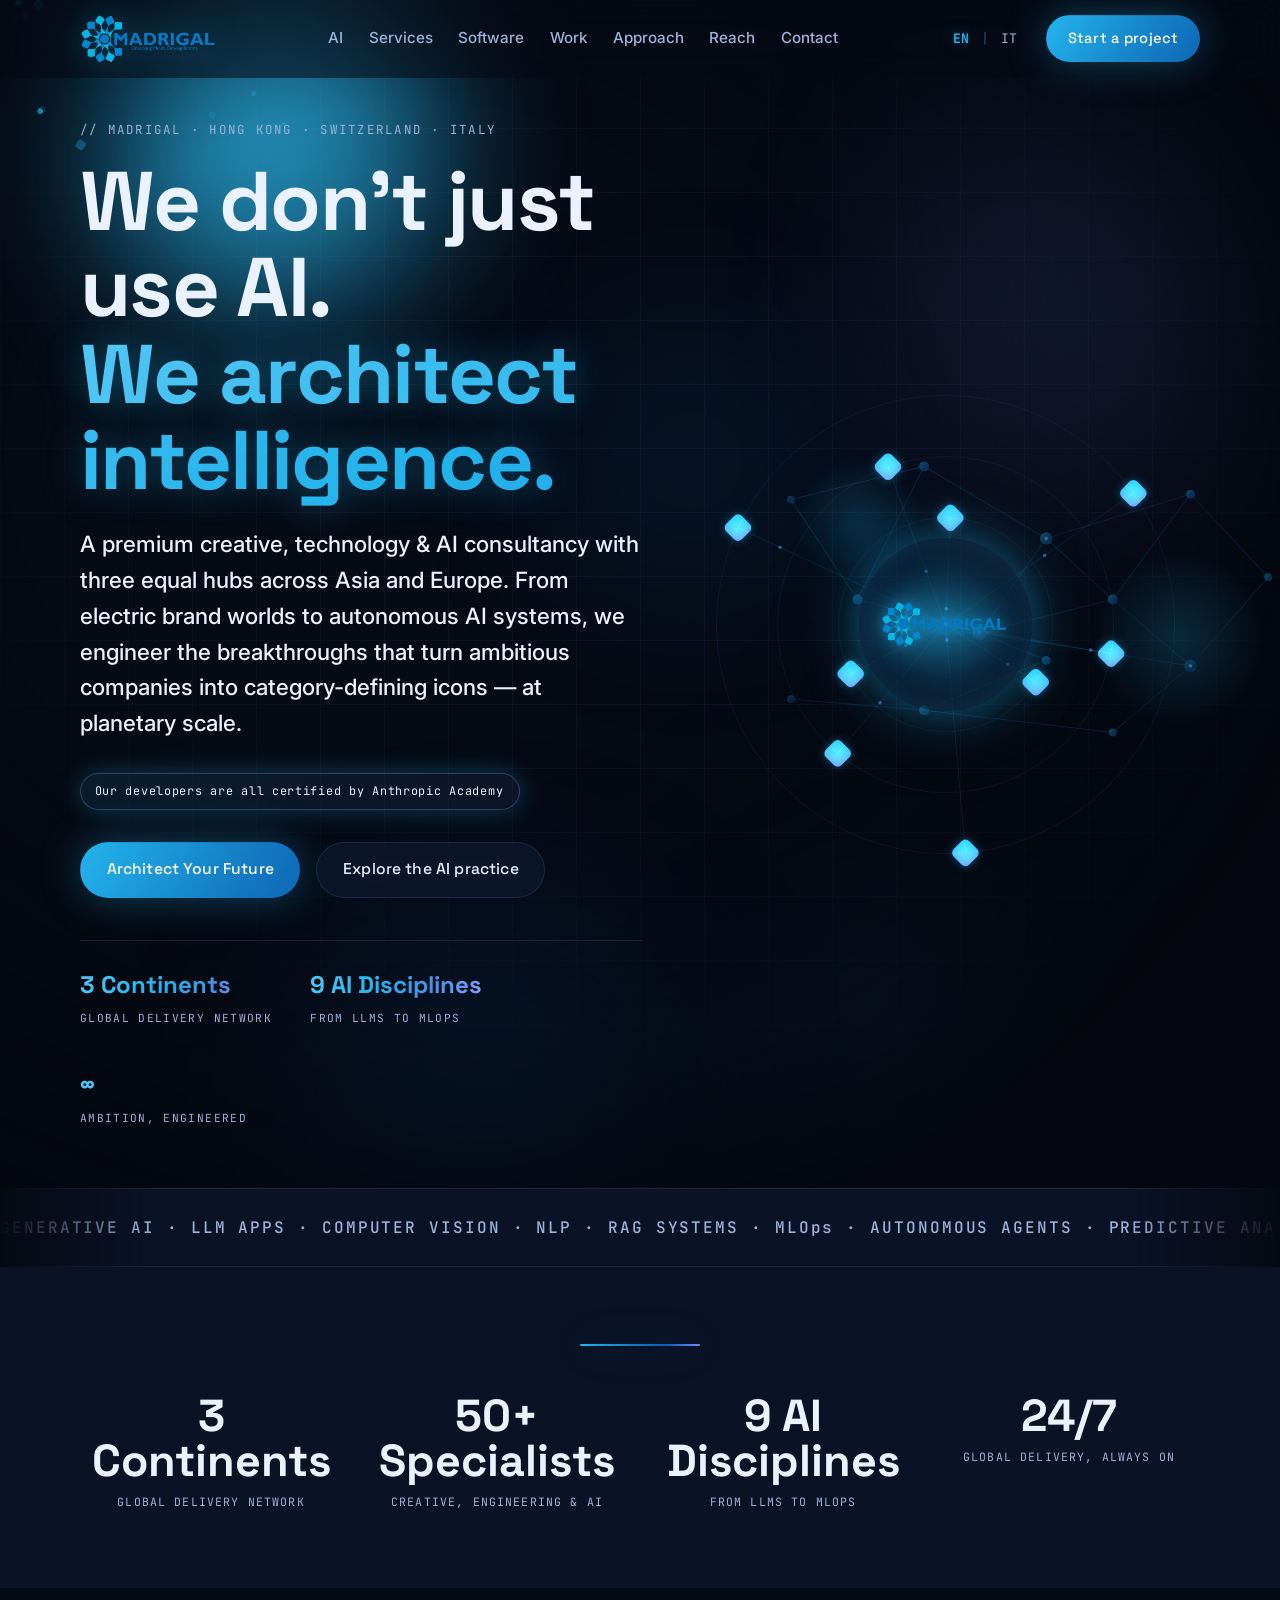
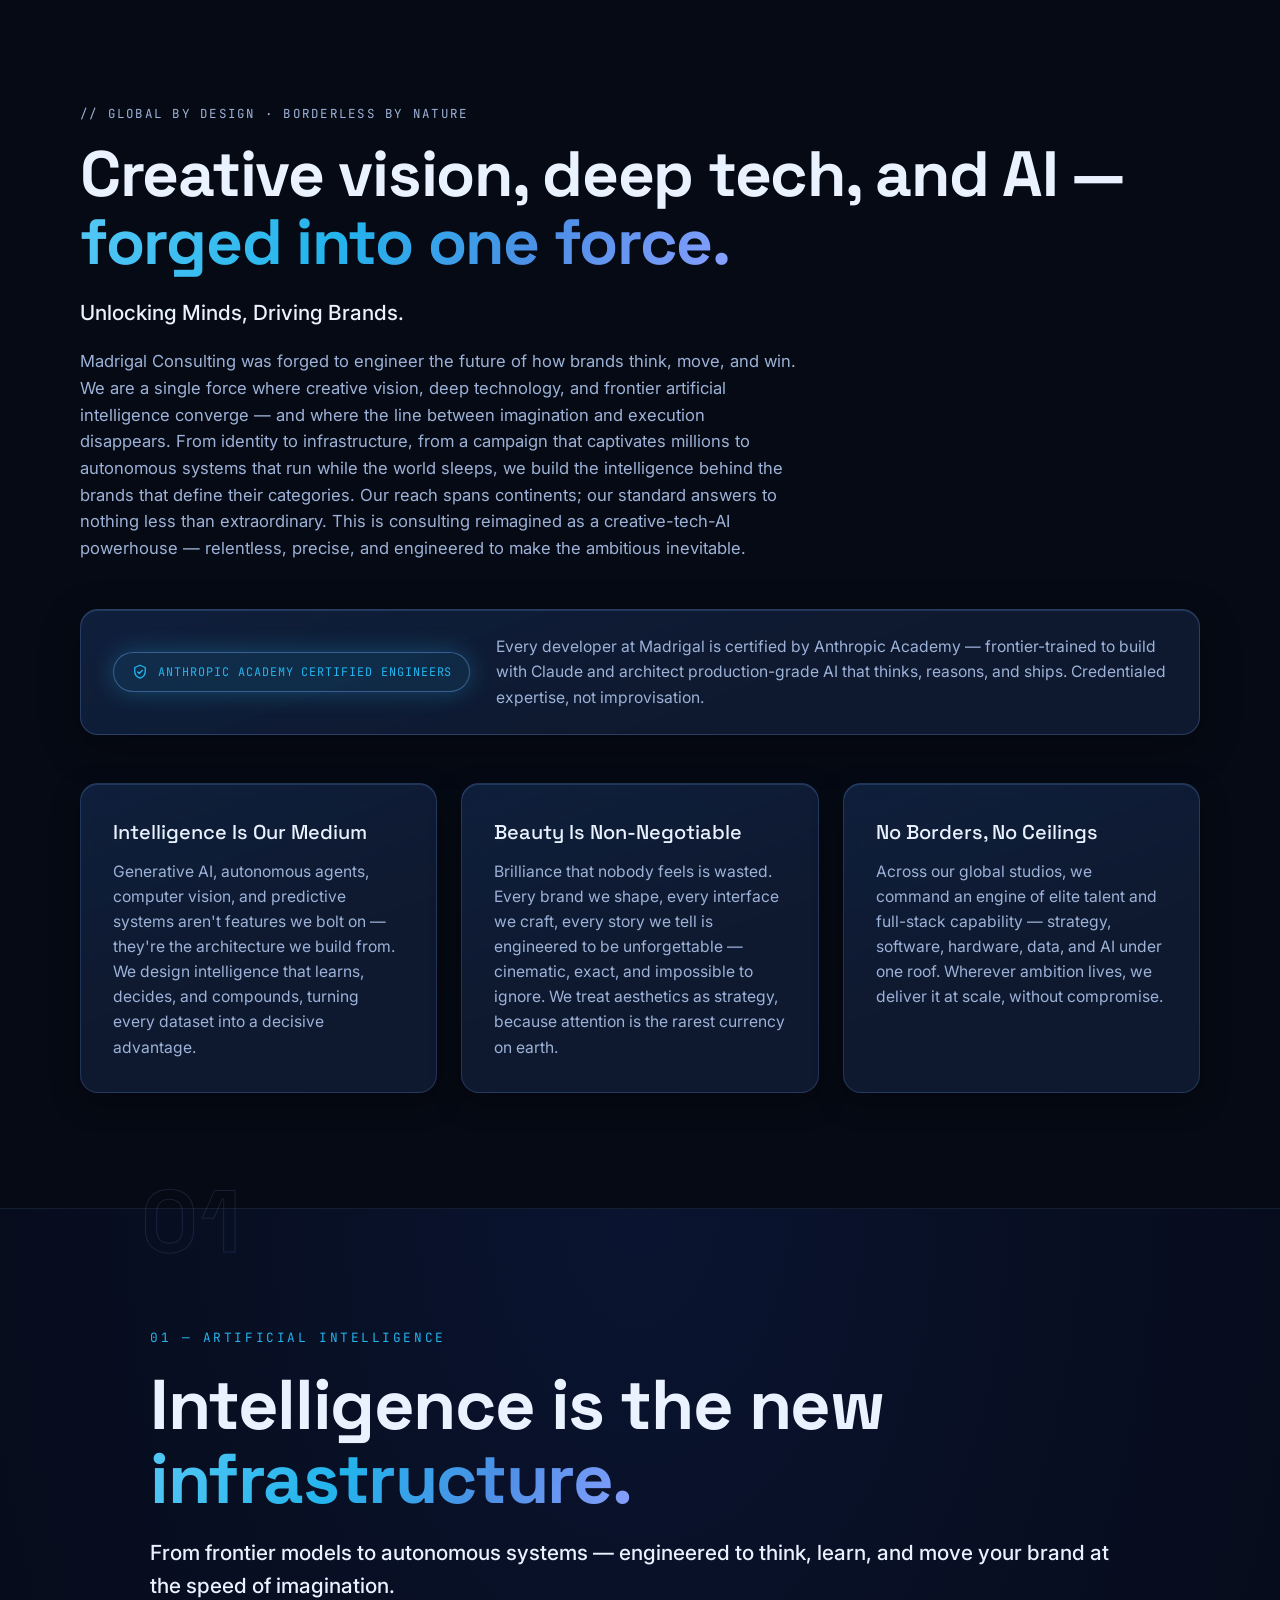
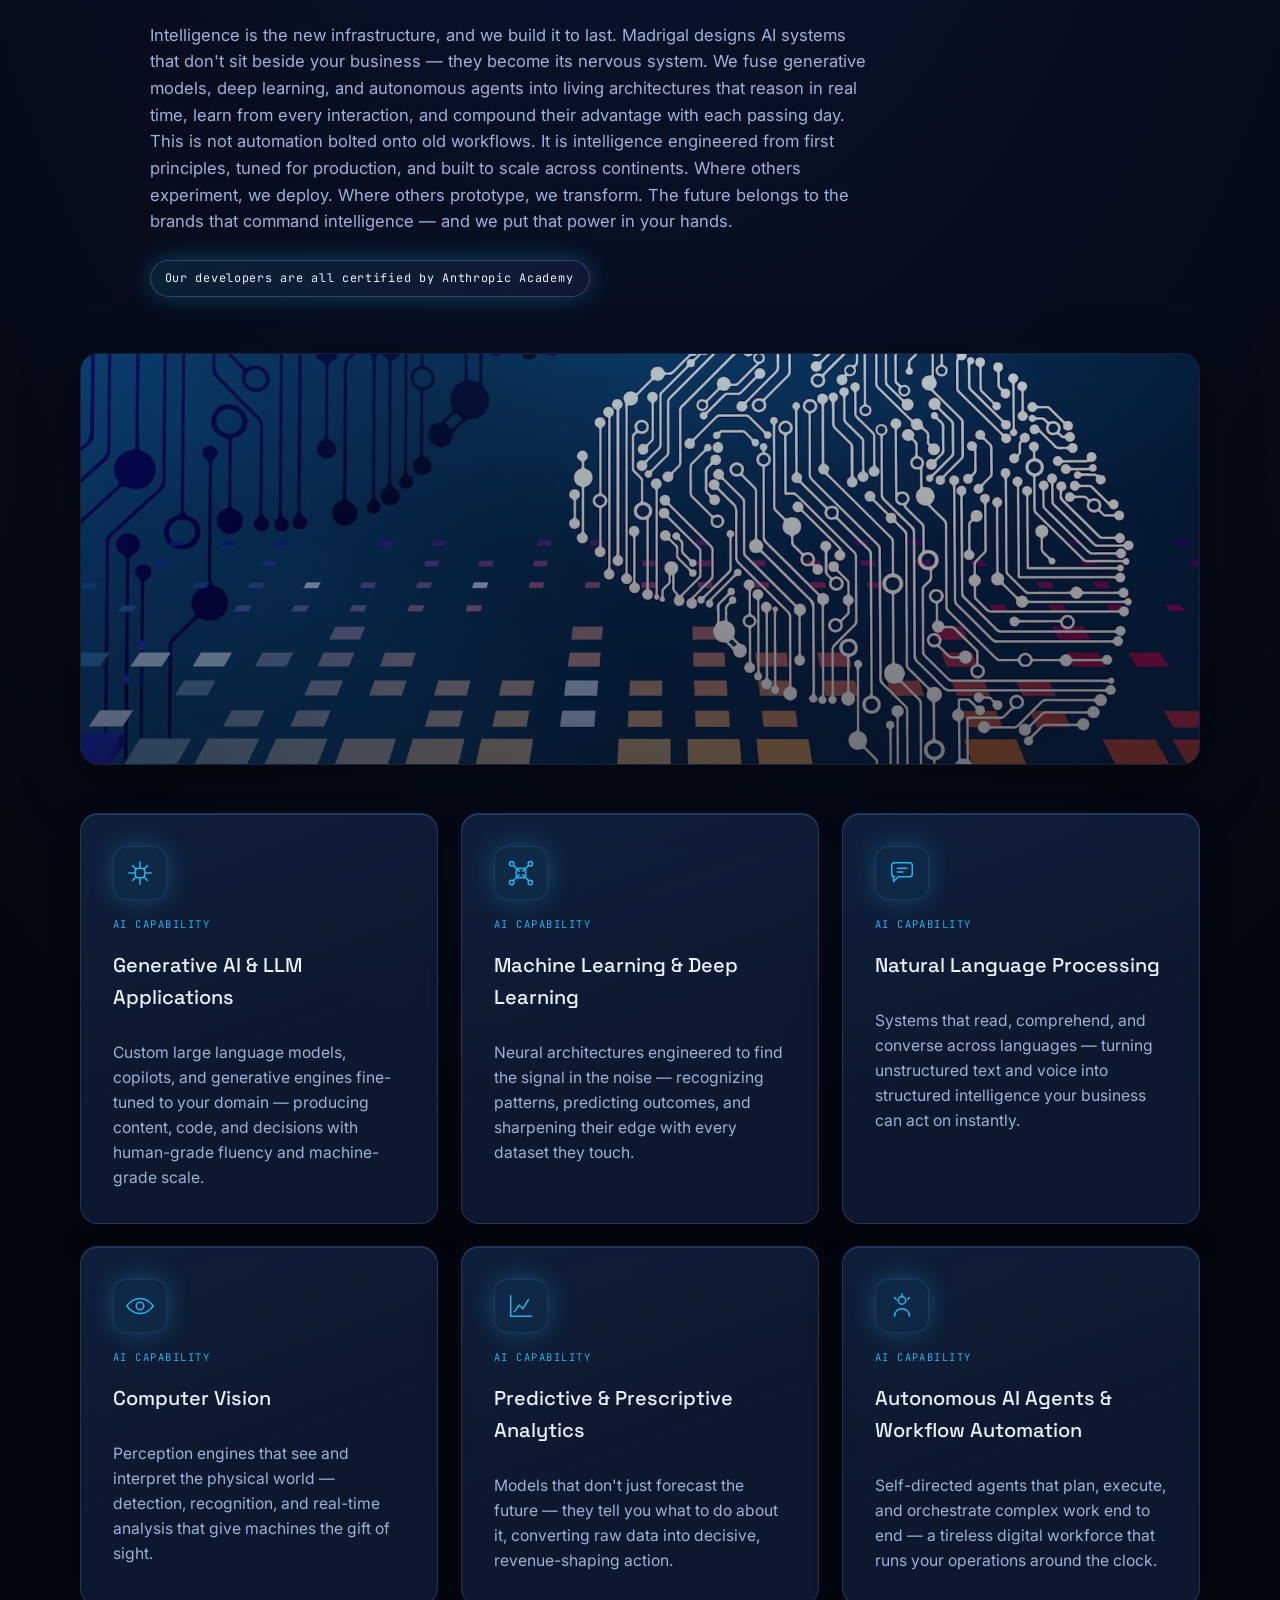
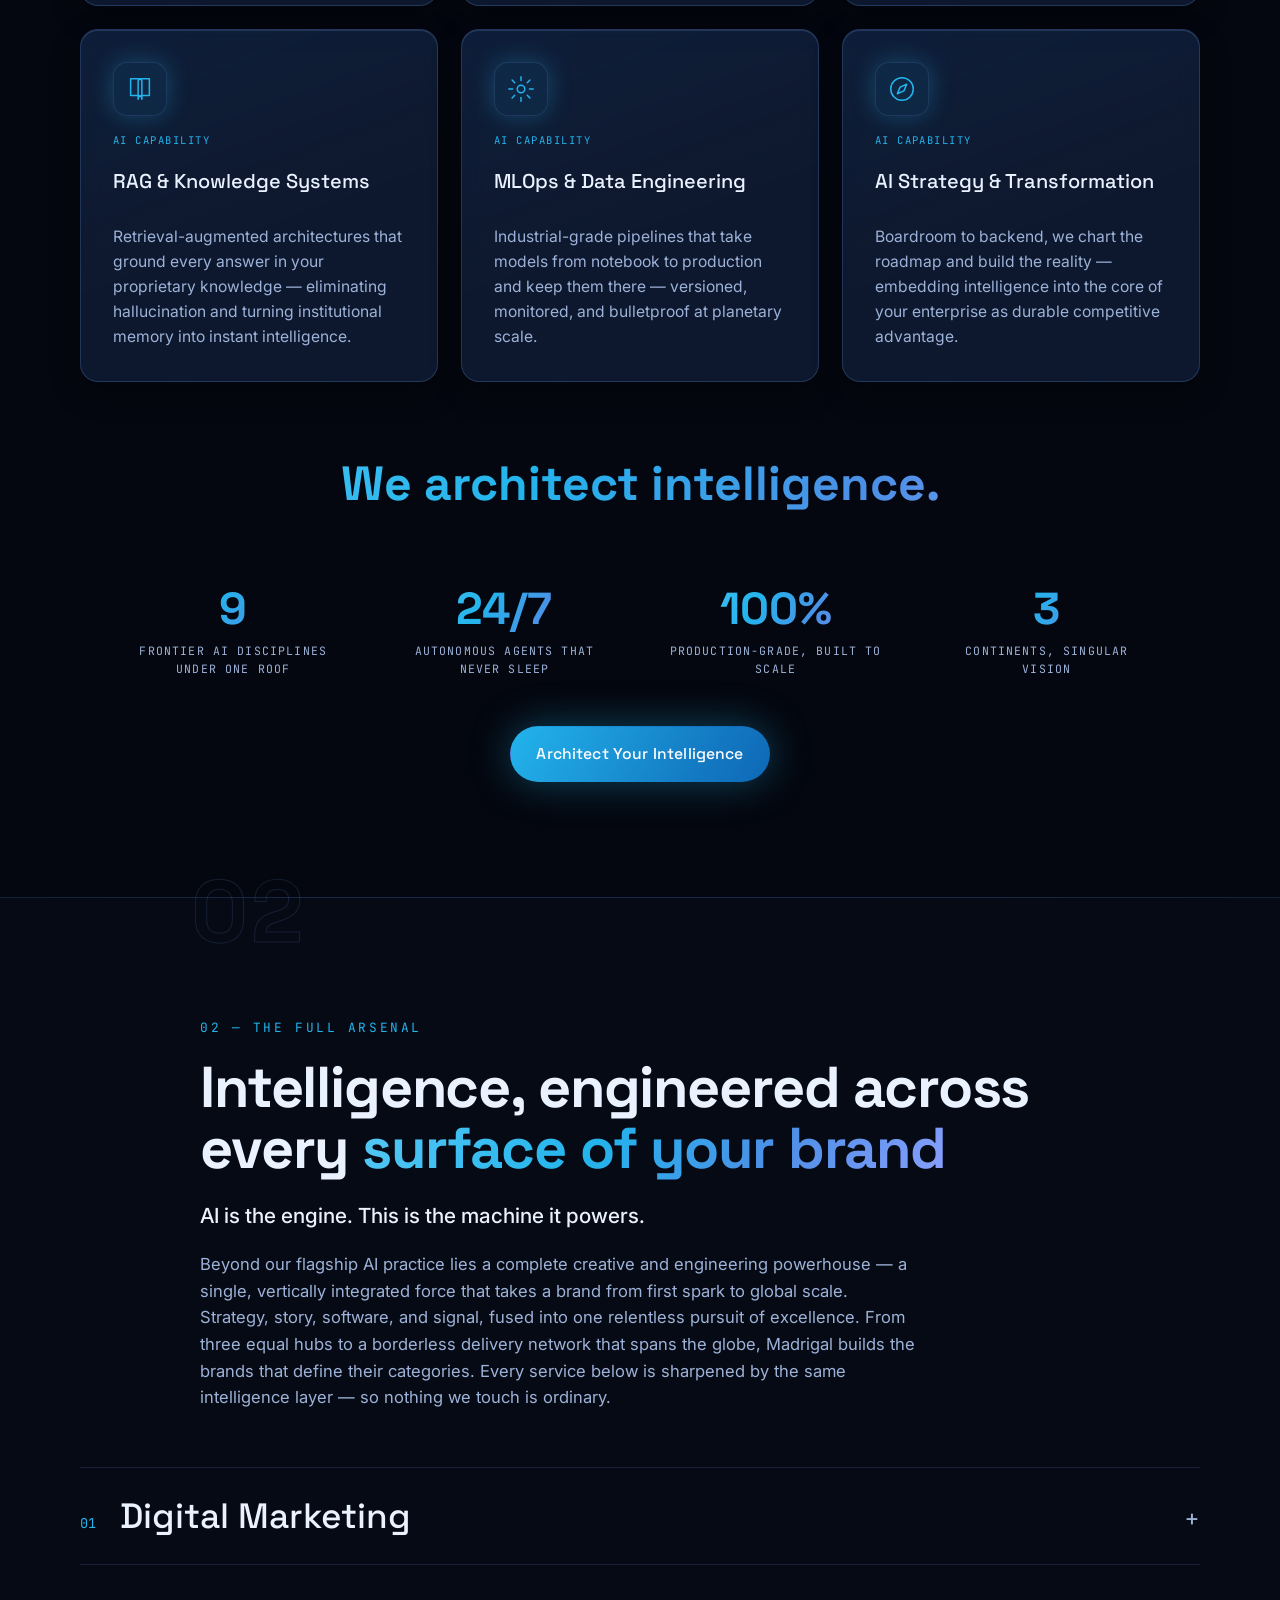
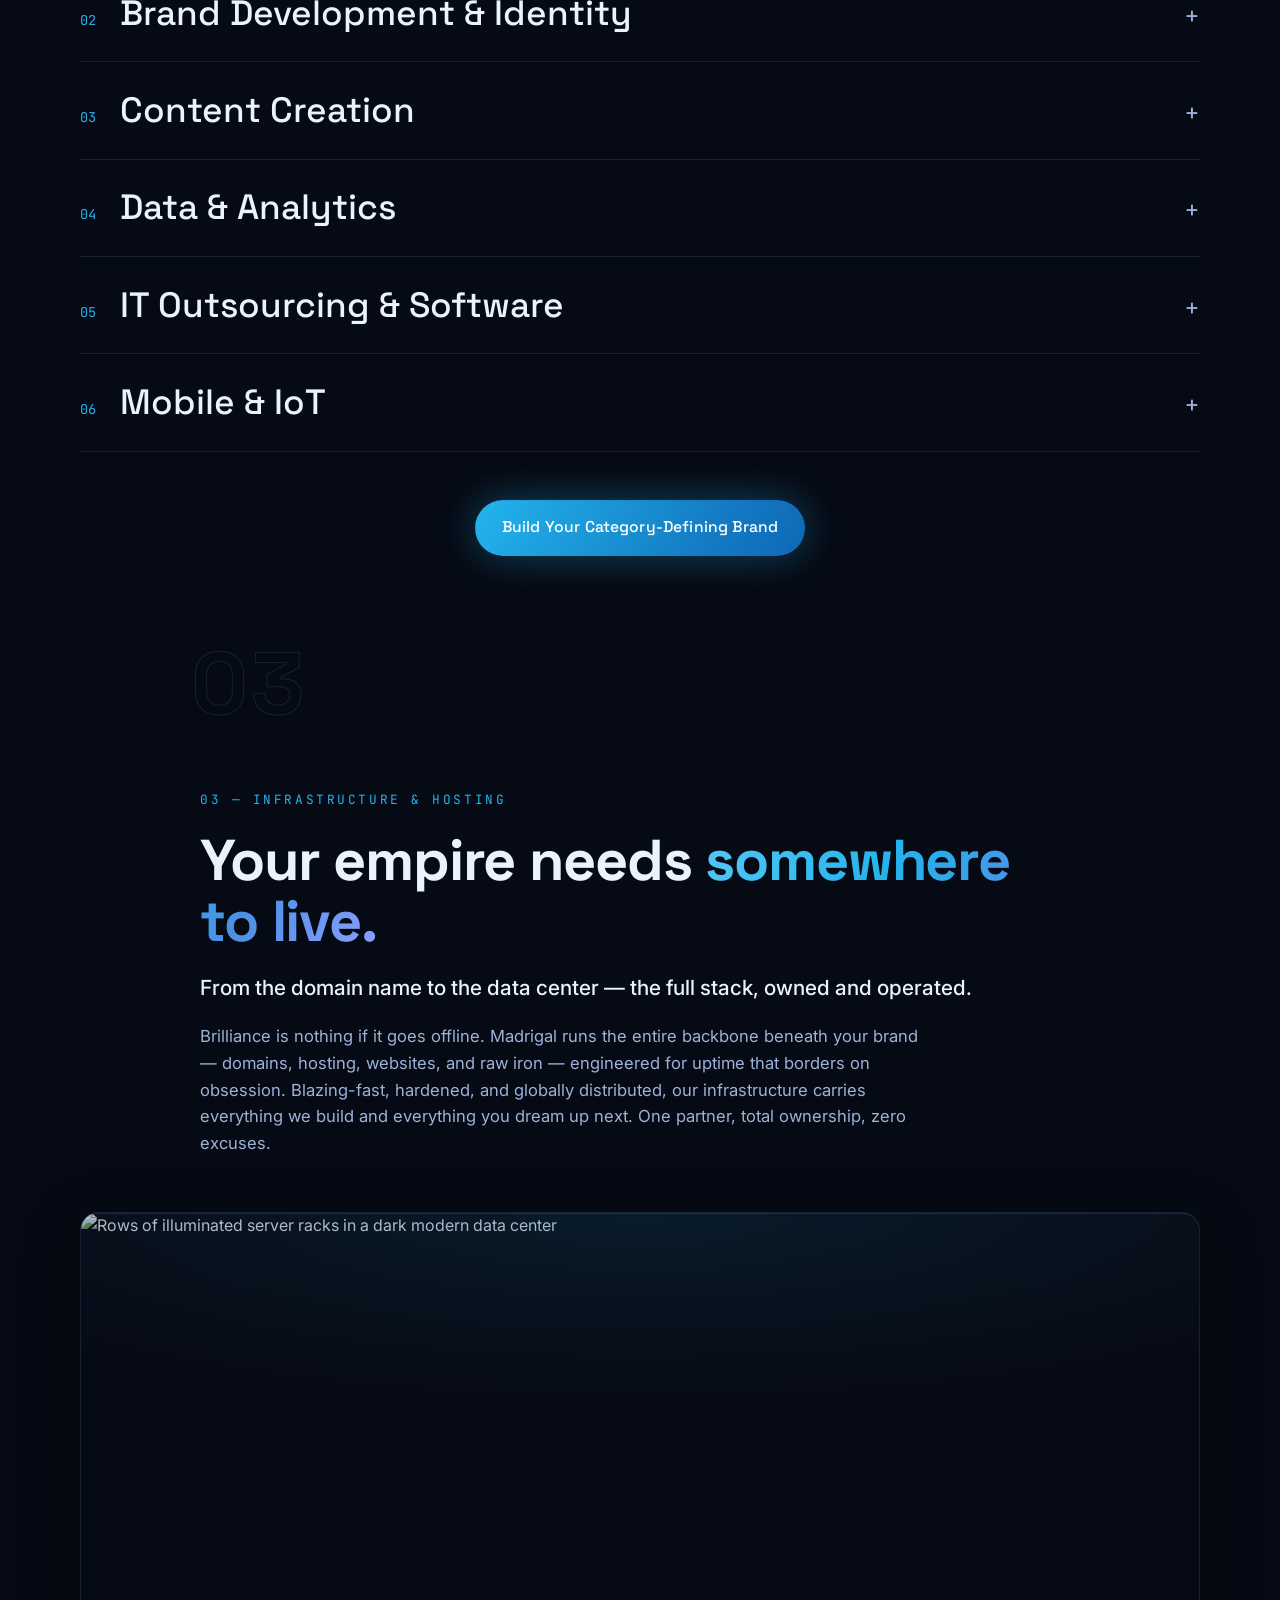
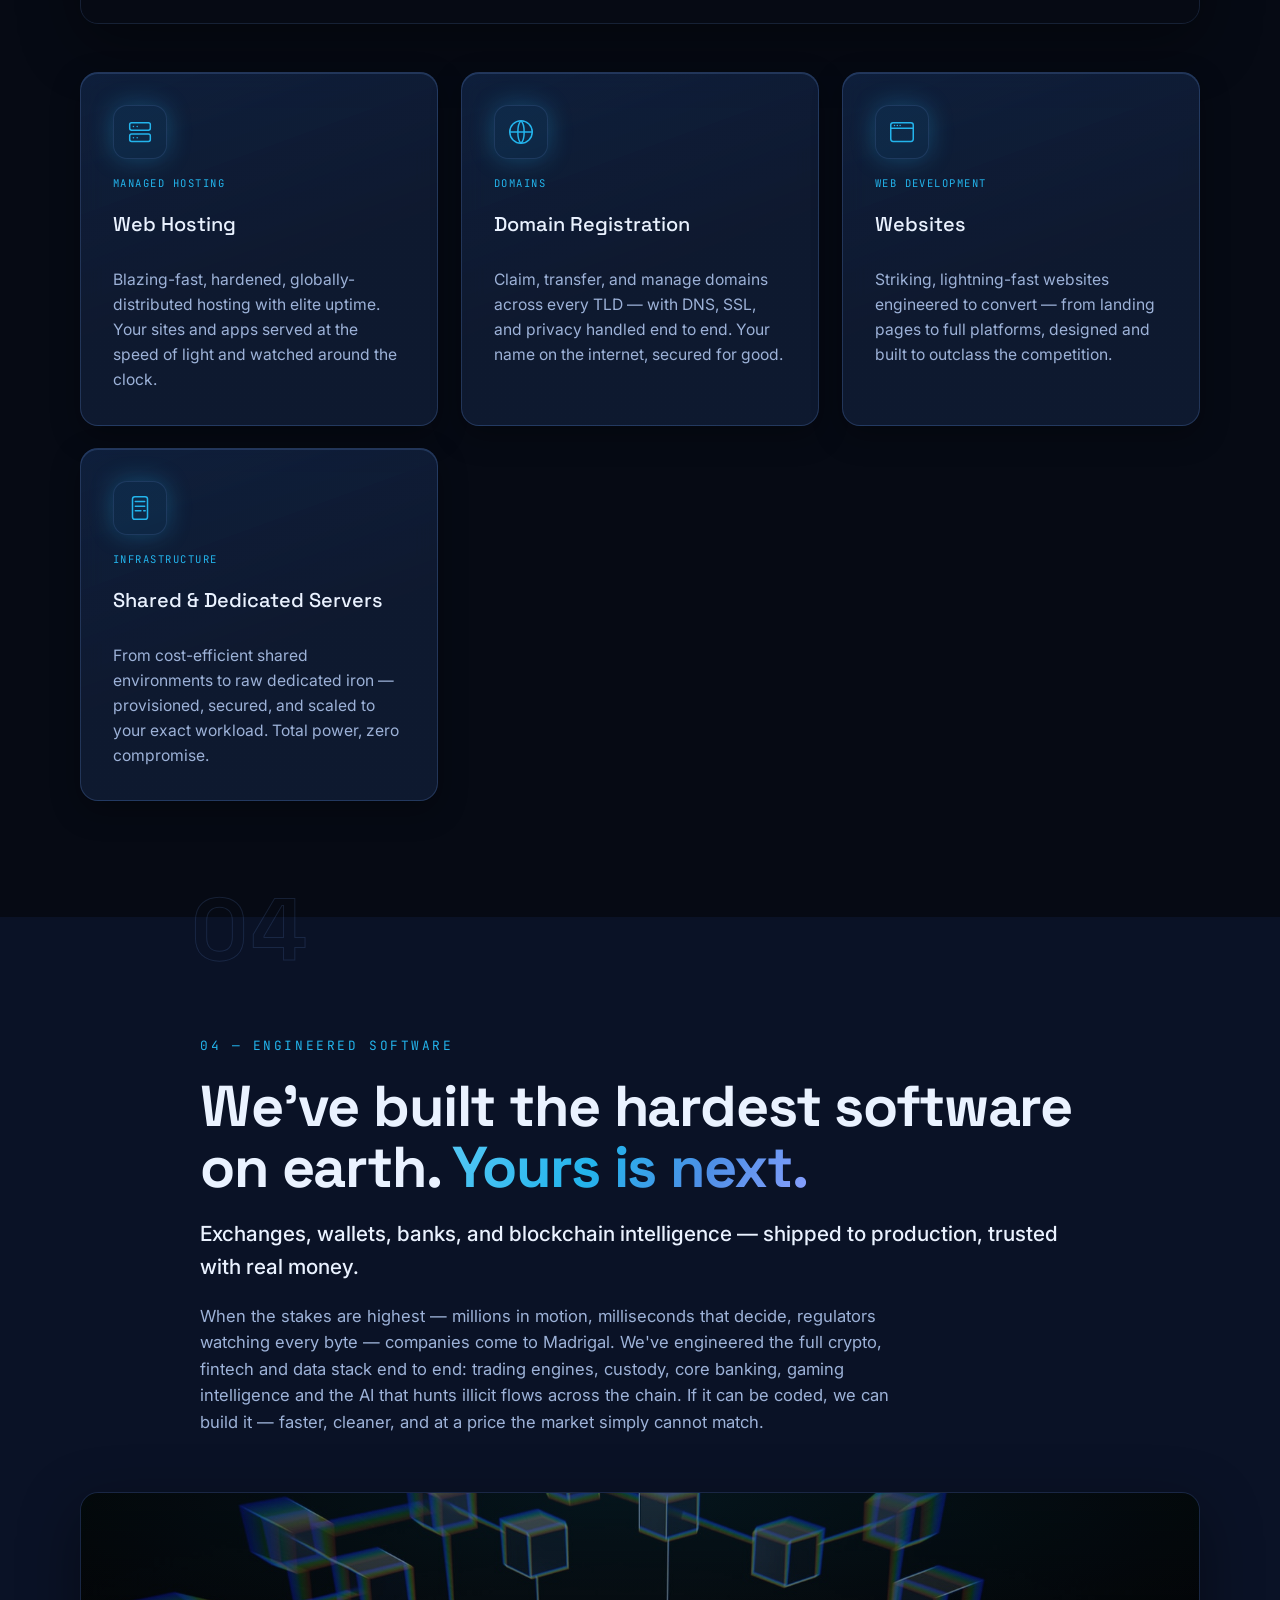
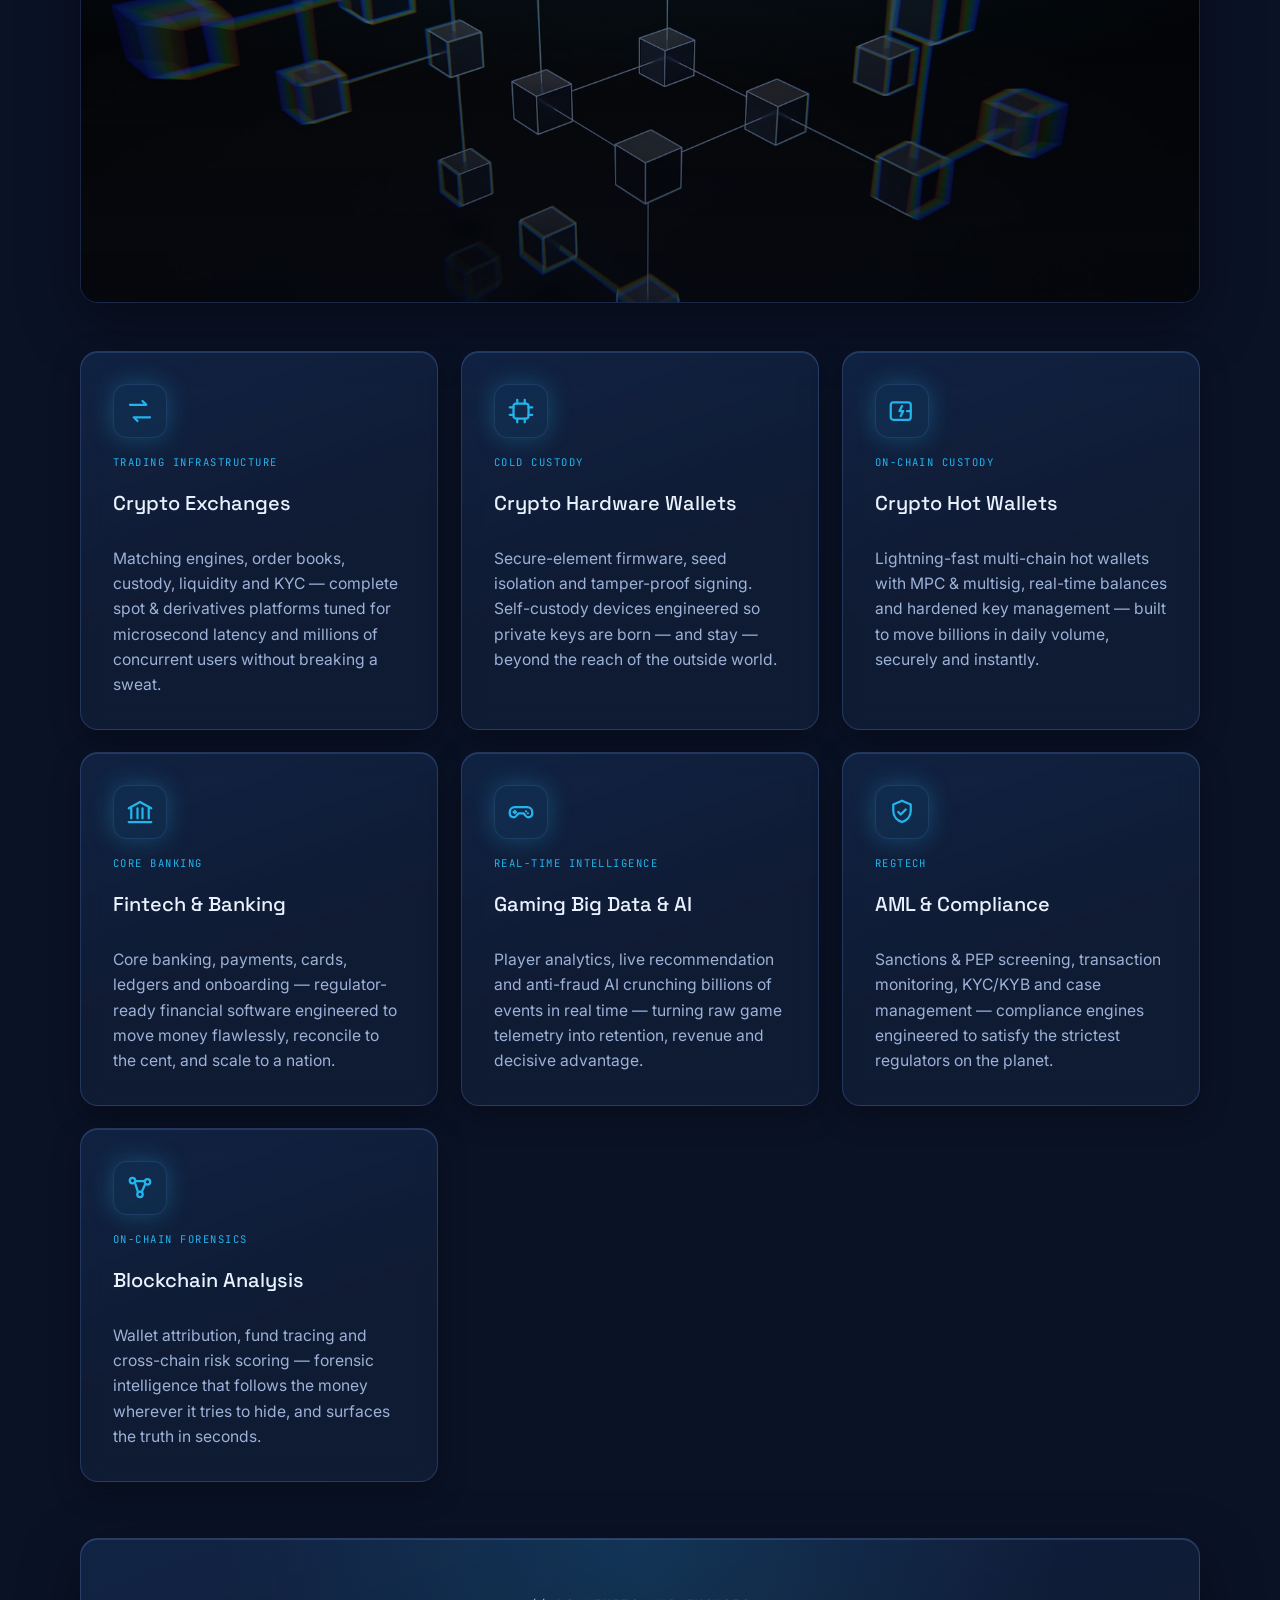
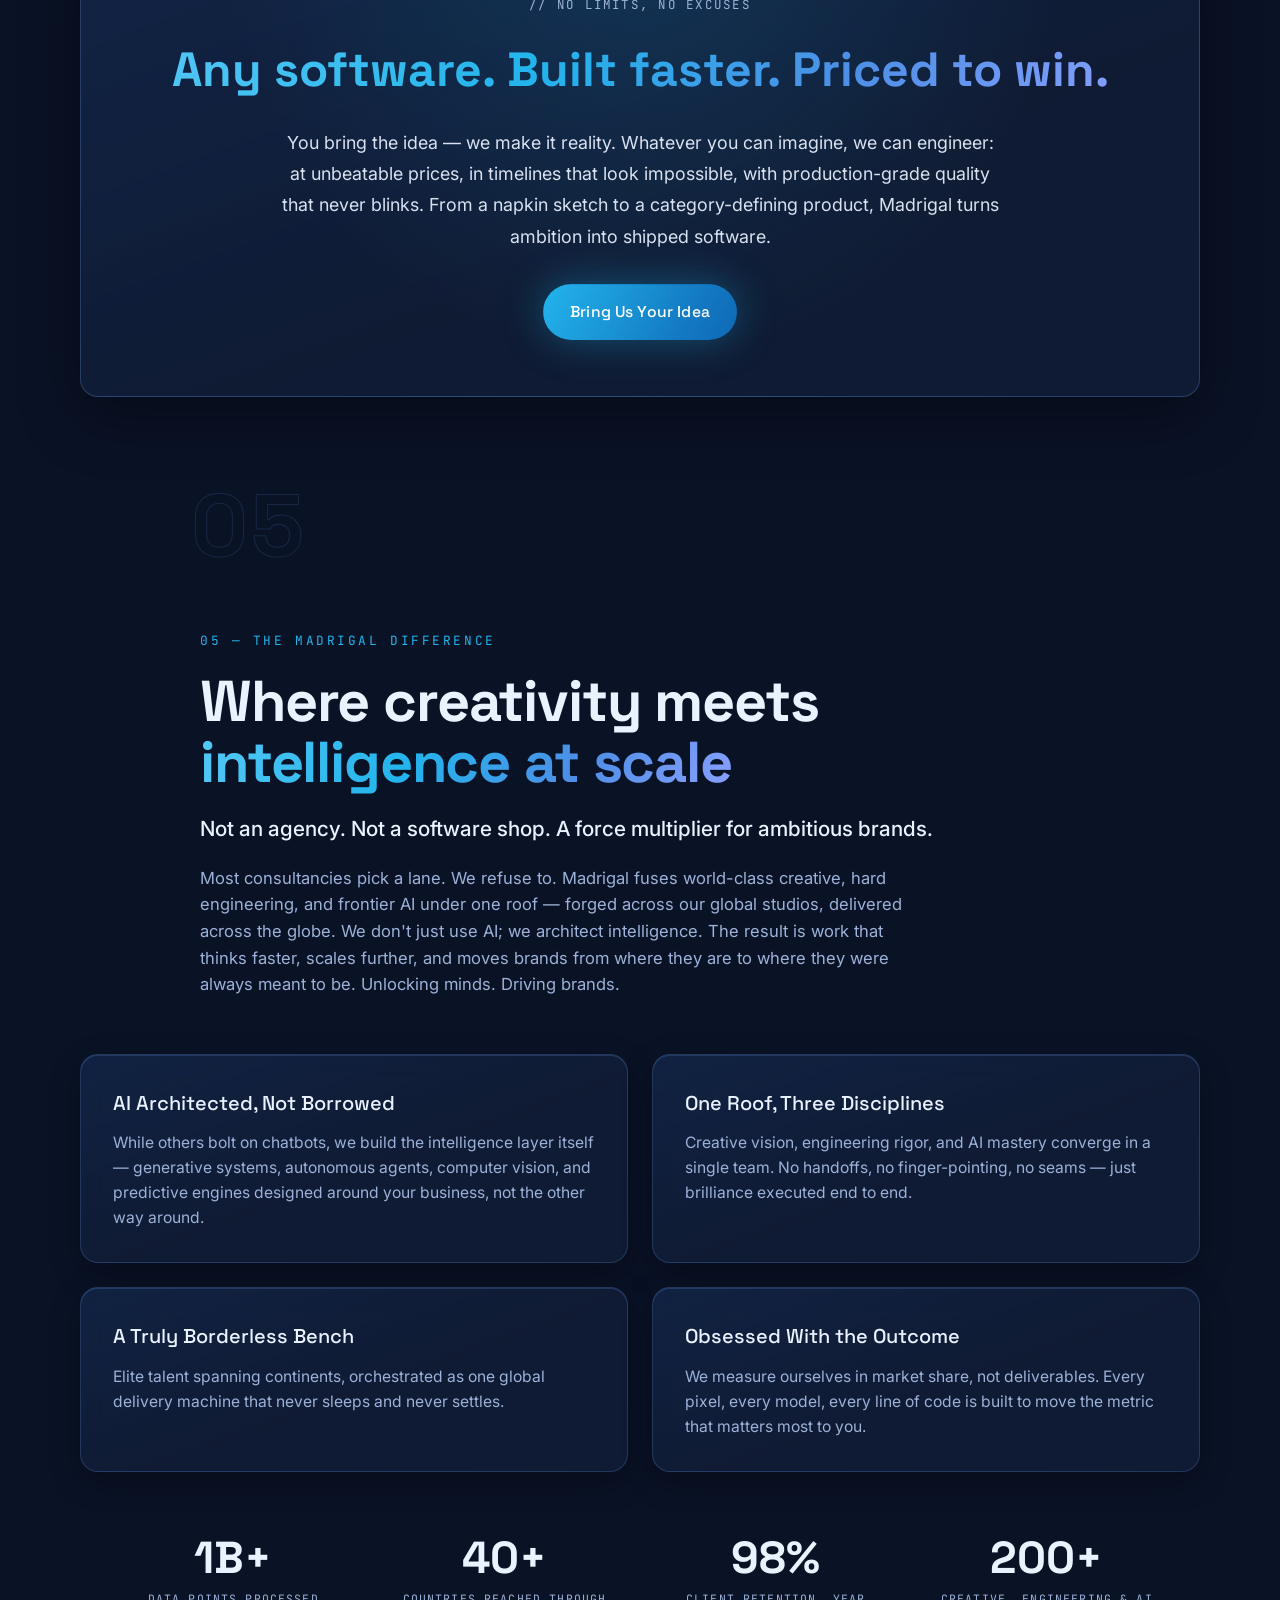
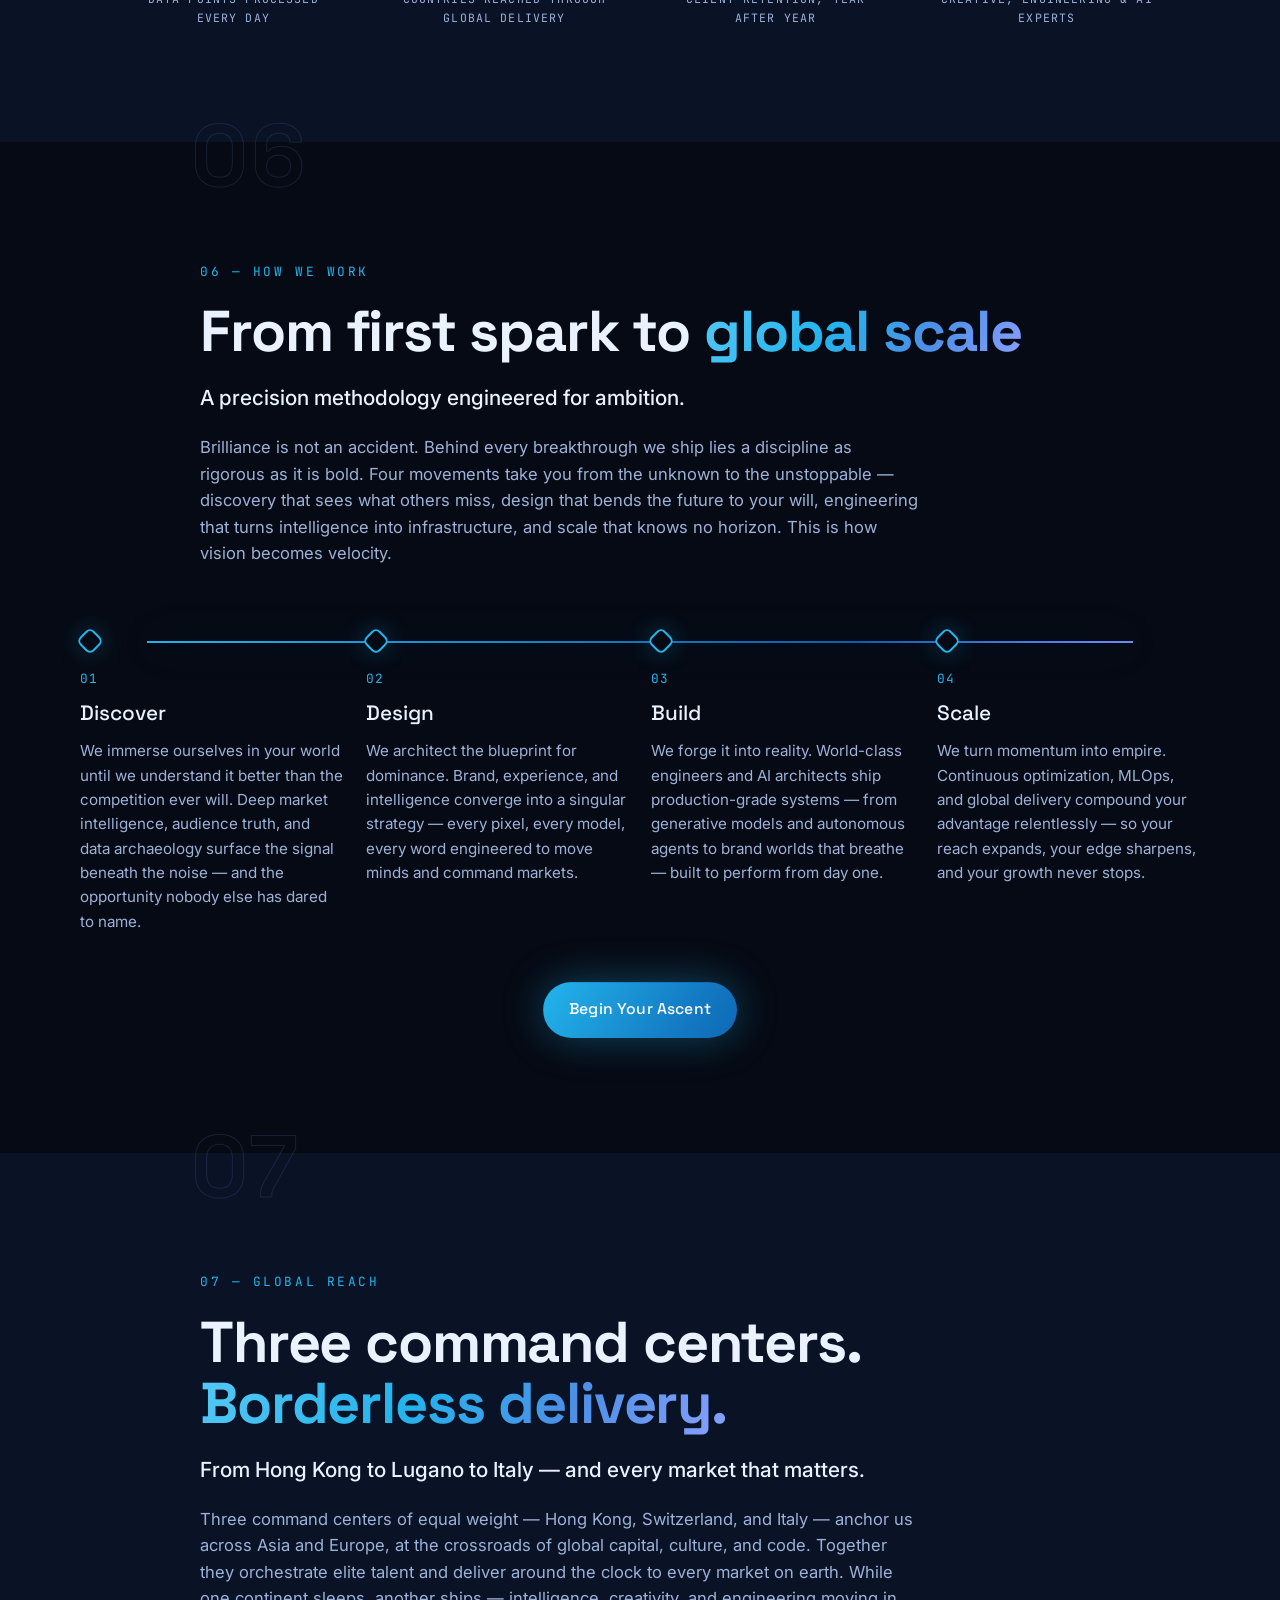
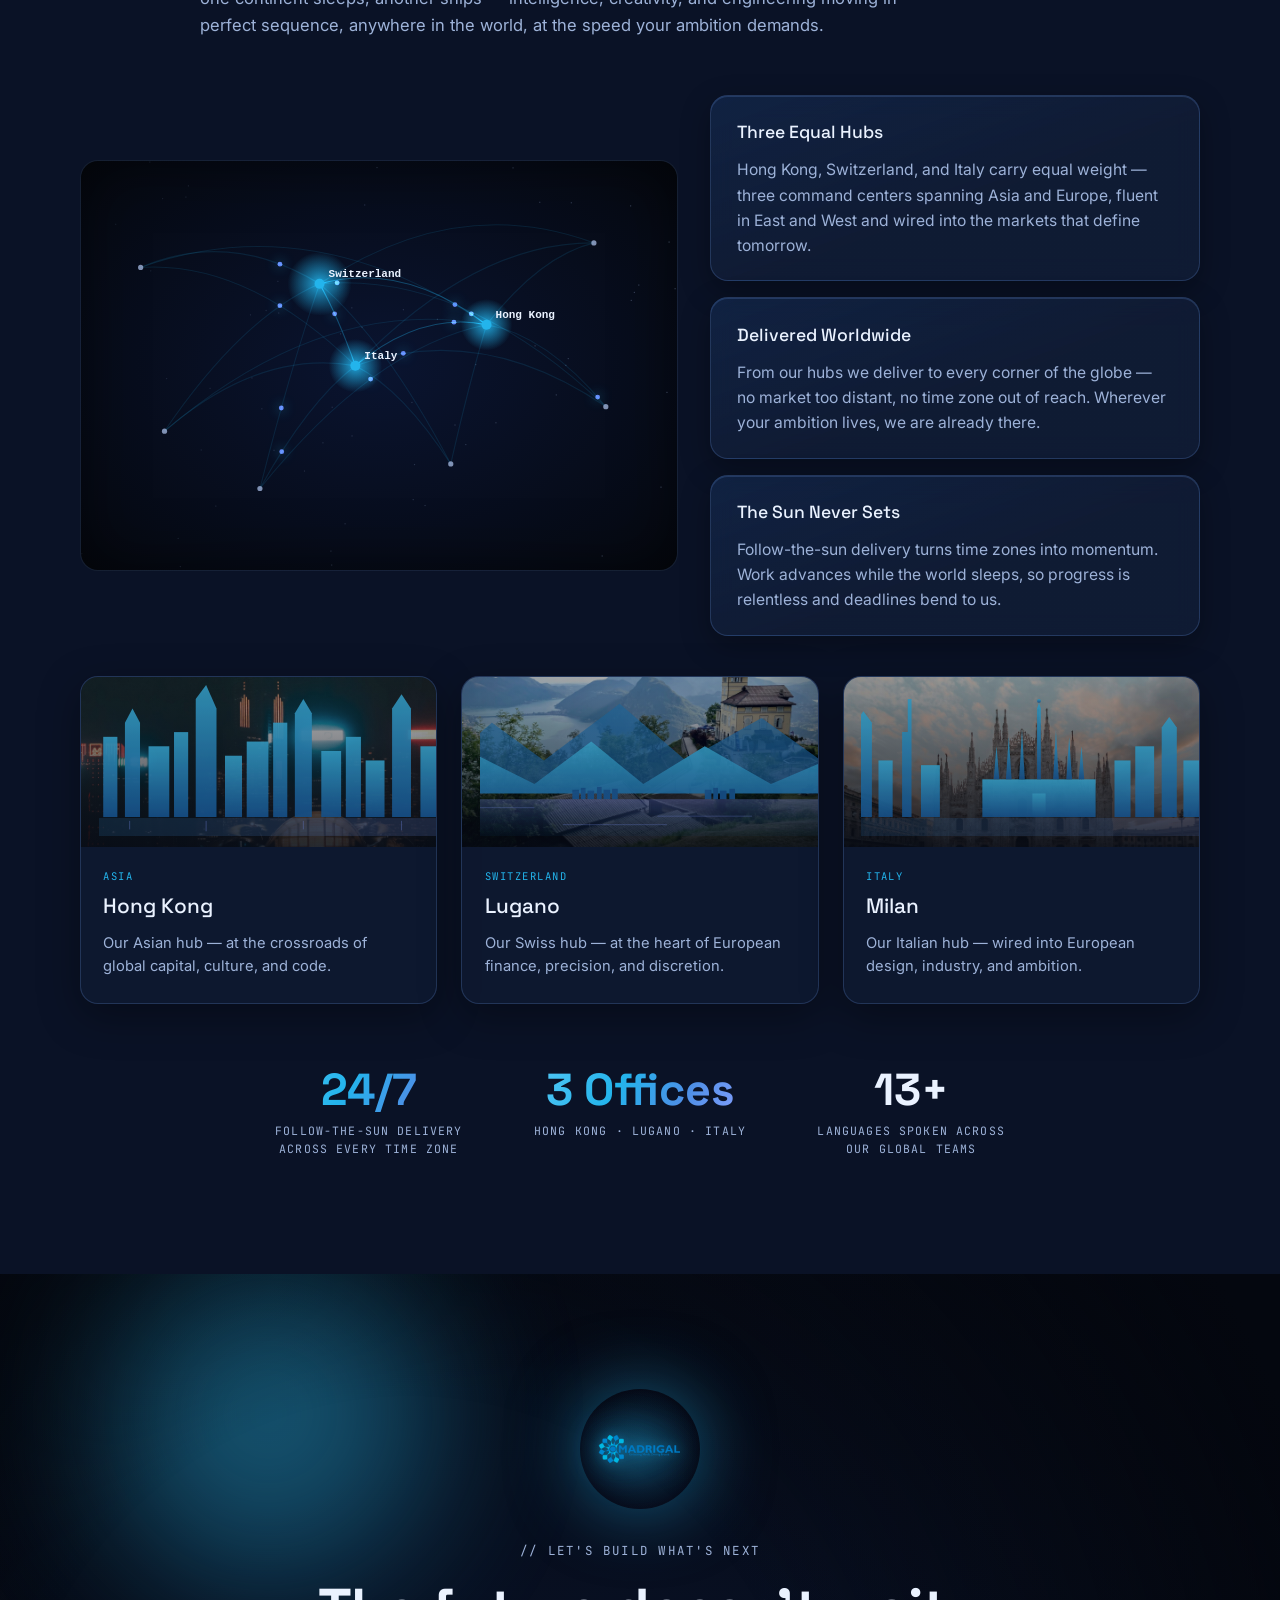
==== commit 36c6a4a3: "Polish pass: a11y, motion, SEO, and launch hygiene Design & UX: - Fix anchor links jumping under the" ====
--- a/index.html
+++ b/index.html
@@ -9,11 +9,45 @@
   <meta name="theme-color" content="#060A14" />
   <link rel="canonical" href="https://madrigalconsulting.io/" />
 
+  <!-- Structured data -->
+  <script type="application/ld+json">
+  {
+    "@context": "https://schema.org",
+    "@type": "Organization",
+    "name": "Madrigal Consulting Limited",
+    "alternateName": "Madrigal Consulting",
+    "url": "https://madrigalconsulting.io/",
+    "logo": "https://madrigalconsulting.io/assets/logo.png",
+    "image": "https://madrigalconsulting.io/assets/og-image.png",
+    "description": "Premium creative, technology and AI consultancy with three equal hubs in Hong Kong, Switzerland and Italy. We architect generative AI, autonomous agents, brand worlds, and engineering — delivered worldwide.",
+    "email": "hello@madrigalconsulting.io",
+    "slogan": "Unlocking Minds, Driving Brands",
+    "areaServed": "Worldwide",
+    "knowsLanguage": ["en", "it"],
+    "contactPoint": {
+      "@type": "ContactPoint",
+      "contactType": "sales",
+      "email": "hello@madrigalconsulting.io",
+      "availableLanguage": ["en", "it"]
+    },
+    "address": [
+      { "@type": "PostalAddress", "addressLocality": "Hong Kong", "addressCountry": "HK" },
+      { "@type": "PostalAddress", "addressLocality": "Lugano", "addressCountry": "CH" },
+      { "@type": "PostalAddress", "addressLocality": "Milan", "addressCountry": "IT" }
+    ]
+  }
+  </script>
+
   <!-- Open Graph -->
   <meta property="og:type" content="website" />
   <meta property="og:title" content="Madrigal Consulting — We Architect Intelligence" />
   <meta property="og:description" content="A premium creative, technology, and AI consultancy with hubs in Hong Kong, Switzerland and Italy. Unlocking Minds, Driving Brands — at planetary scale." />
-  <meta property="og:image" content="https://madrigalconsulting.io/assets/logo.png" />
+  <meta property="og:image" content="https://madrigalconsulting.io/assets/og-image.png" />
+  <meta property="og:image:width" content="1200" />
+  <meta property="og:image:height" content="630" />
+  <meta property="og:image:alt" content="Madrigal Consulting — We Architect Intelligence" />
+  <meta property="og:locale" content="en" />
+  <meta property="og:locale:alternate" content="it" />
   <meta property="og:url" content="https://madrigalconsulting.io/" />
   <meta property="og:site_name" content="Madrigal Consulting" />
 
@@ -21,7 +55,7 @@
   <meta name="twitter:card" content="summary_large_image" />
   <meta name="twitter:title" content="Madrigal Consulting — We Architect Intelligence" />
   <meta name="twitter:description" content="A premium creative, technology, and AI consultancy across Hong Kong, Switzerland and Italy. Unlocking Minds, Driving Brands." />
-  <meta name="twitter:image" content="https://madrigalconsulting.io/assets/logo.png" />
+  <meta name="twitter:image" content="https://madrigalconsulting.io/assets/og-image.png" />
 
   <!-- Favicon -->
   <link rel="icon" type="image/png" sizes="196x196" href="assets/favicon-196.png" />
@@ -98,7 +132,7 @@
         <span class="blob blob--5"></span>
       </div>
       <canvas class="hero__dust" id="dustCanvas" aria-hidden="true"></canvas>
-      <img class="hero__accent" src="assets/img/hero-network.svg" alt="" aria-hidden="true" loading="lazy" decoding="async" />
+      <img class="hero__accent" src="assets/img/hero-network.svg" alt="" aria-hidden="true" decoding="async" />
       <div class="grid-overlay" aria-hidden="true"></div>
 
       <div class="hero__inner">
@@ -127,7 +161,8 @@
 
         <!-- Intelligence Orbit -->
         <div class="orbit" id="orbit" aria-label="Intelligence Orbit — the nine AI capabilities orbiting the Madrigal core">
-          <canvas id="orbitCanvas"></canvas>
+          <canvas id="orbitCanvas" aria-hidden="true"></canvas>
+          <p class="sr-only" data-i18n="orbit.sr">The Intelligence Orbit shows Madrigal's nine AI capabilities orbiting the core: Generative AI, Machine Learning and Deep Learning, Natural Language Processing, Computer Vision, Predictive Analytics, Autonomous Agents, RAG Systems, MLOps, and AI Strategy.</p>
           <div class="orbit__core" aria-hidden="true">
             <img src="assets/logo.png" alt="" class="orbit__core-mark" />
           </div>
--- a/styles.css
+++ b/styles.css
@@ -29,7 +29,7 @@
 }
 
 *{box-sizing:border-box;}
-html{scroll-behavior:smooth;}
+html{scroll-behavior:smooth;scroll-padding-top:88px;}
 body{
   margin:0;
   background:var(--bg);
@@ -51,6 +51,12 @@
 }
 .skip-link:focus{left:0;}
 
+/* Visually-hidden but available to assistive tech (e.g. canvas descriptions). */
+.sr-only{
+  position:absolute;width:1px;height:1px;padding:0;margin:-1px;overflow:hidden;
+  clip:rect(0,0,0,0);white-space:nowrap;border:0;
+}
+
 :focus-visible{
   outline:2px solid var(--cyan);
   outline-offset:3px;
@@ -161,7 +167,7 @@
      alongside the inert attribute toggled in JS). */
   max-height:0;overflow:hidden;visibility:hidden;transition:max-height .35s ease,visibility 0s linear .35s;
 }
-.mobile-menu.open{max-height:480px;visibility:visible;transition:max-height .35s ease,visibility 0s;}
+.mobile-menu.open{max-height:min(480px,85vh);overflow-y:auto;visibility:visible;transition:max-height .35s ease,visibility 0s;}
 .mobile-menu nav{display:flex;flex-direction:column;padding:1rem clamp(1.2rem,4vw,2.5rem) 1.6rem;gap:.3rem;}
 .mobile-menu a{color:var(--text);padding:.85rem 0;font-size:1.05rem;border-bottom:1px solid rgba(120,170,255,0.08);}
 .mobile-menu .btn{margin-top:1rem;}
@@ -227,7 +233,7 @@
 .hero__title{
   font-family:var(--font-display);font-weight:700;
   font-size:clamp(2.6rem,6.5vw,5.4rem);
-  line-height:1.02;letter-spacing:-.02em;margin:0 0 1.4rem;
+  line-height:1.04;letter-spacing:-.02em;margin:0 0 1.4rem;
 }
 .hero__sub{font-size:clamp(1.1rem,2vw,1.4rem);font-weight:500;color:var(--text);margin:0 0 2rem;max-width:54ch;}
 .hero__cta{display:flex;flex-wrap:wrap;gap:1rem;margin-bottom:2.6rem;}
@@ -424,7 +430,9 @@
 }
 .row__body p{margin:1rem 0 0;max-width:70ch;padding-left:2.2rem;}
 .row.open .row__plus{transform:rotate(45deg);color:var(--cyan);}
-.row.open .row__body{max-height:240px;}
+.row.open .row__body{max-height:420px;}
+/* Keyboard focus for the accordion trigger (it's a reset <button>). */
+.row__top:focus-visible{outline:2px solid var(--cyan);outline-offset:-4px;border-radius:8px;}
 
 /* ============================================================
    WHY GRID
@@ -500,7 +508,7 @@
   transition:border-color .25s,box-shadow .25s;resize:vertical;
 }
 .field input:focus,.field textarea:focus{outline:none;border-color:var(--cyan);box-shadow:var(--glow-soft);}
-.field input::placeholder,.field textarea::placeholder{color:#5d6f93;}
+.field input::placeholder,.field textarea::placeholder{color:#8294B8;}
 .field input:invalid:not(:placeholder-shown){border-color:rgba(255,120,120,0.5);}
 .contact-form__actions{display:flex;align-items:center;gap:1.2rem;flex-wrap:wrap;}
 .contact-form__note{font-family:var(--font-mono);font-size:.8rem;color:var(--muted);margin:0;}
@@ -651,7 +659,7 @@
   display:grid;grid-template-columns:repeat(4,1fr);gap:1.5rem;text-align:center;
   padding-left:clamp(1.2rem,4vw,2.5rem);padding-right:clamp(1.2rem,4vw,2.5rem);
 }
-.band__item{display:flex;flex-direction:column;gap:.6rem;}
+.band__item{display:flex;flex-direction:column;gap:.6rem;min-width:0;}
 .band__v{font-family:var(--font-display);font-weight:700;font-size:clamp(1.8rem,4vw,2.8rem);line-height:1;}
 .band__l{font-family:var(--font-mono);font-size:.72rem;letter-spacing:.1em;text-transform:uppercase;color:var(--muted);}
 
@@ -663,7 +671,7 @@
 .footer__inner{position:relative;z-index:1;display:grid;grid-template-columns:1.6fr 1fr 1fr 1.4fr;gap:2rem;padding-top:4rem;padding-bottom:3rem;}
 .footer__logo{height:48px;width:auto;filter:drop-shadow(0 0 14px rgba(35,180,236,0.4)) drop-shadow(0 1px 2px rgba(0,0,0,0.5));margin-bottom:1rem;}
 .footer__brand p{color:var(--muted);max-width:34ch;font-size:.95rem;}
-.footer__col h3{font-family:var(--font-display);font-weight:500;font-size:1rem;margin:0 0 1rem;}
+.footer__col h3{font-family:var(--font-display);font-weight:600;font-size:1rem;margin:0 0 1rem;}
 .footer__col a{display:block;color:var(--muted);font-size:.92rem;padding:.3rem 0;}
 .footer__col a:hover{color:var(--cyan);}
 .footer__addr{color:var(--muted);font-size:.92rem;margin:0 0 .8rem;}
@@ -688,6 +696,18 @@
    ============================================================ */
 .reveal{opacity:0;transform:translateY(28px);transition:opacity .8s ease,transform .8s ease;}
 .reveal.in{opacity:1;transform:none;}
+
+/* Staggered reveal: card/list children cascade in rather than popping together,
+   which reads as deliberate choreography. Children enter the viewport roughly
+   in sync (same grid), so the per-item delay produces the cascade. */
+.manifesto__cards>.reveal:nth-child(2),.ai-grid>.reveal:nth-child(2),.why-grid>.reveal:nth-child(2),.offices>.reveal:nth-child(2),#serviceRows>.reveal:nth-child(2){transition-delay:.07s;}
+.manifesto__cards>.reveal:nth-child(3),.ai-grid>.reveal:nth-child(3),.why-grid>.reveal:nth-child(3),.offices>.reveal:nth-child(3),#serviceRows>.reveal:nth-child(3){transition-delay:.14s;}
+.ai-grid>.reveal:nth-child(4),.why-grid>.reveal:nth-child(4),#serviceRows>.reveal:nth-child(4){transition-delay:.21s;}
+.ai-grid>.reveal:nth-child(5),#serviceRows>.reveal:nth-child(5){transition-delay:.28s;}
+.ai-grid>.reveal:nth-child(6),#serviceRows>.reveal:nth-child(6){transition-delay:.35s;}
+.ai-grid>.reveal:nth-child(7){transition-delay:.42s;}
+.ai-grid>.reveal:nth-child(8){transition-delay:.49s;}
+.ai-grid>.reveal:nth-child(9){transition-delay:.56s;}
 
 /* ============================================================
    RESPONSIVE
@@ -721,6 +741,9 @@
      let the 1fr track shrink and the long words wrap. */
   .row__top{gap:.8rem;}
   .row__title{min-width:0;overflow-wrap:anywhere;}
+  /* Long service descriptions can exceed the desktop cap on a narrow column. */
+  .row.open .row__body{max-height:70vh;overflow-y:auto;}
+  .band__v{font-size:clamp(1.5rem,7vw,2.2rem);}
 }
 
 /* ============================================================
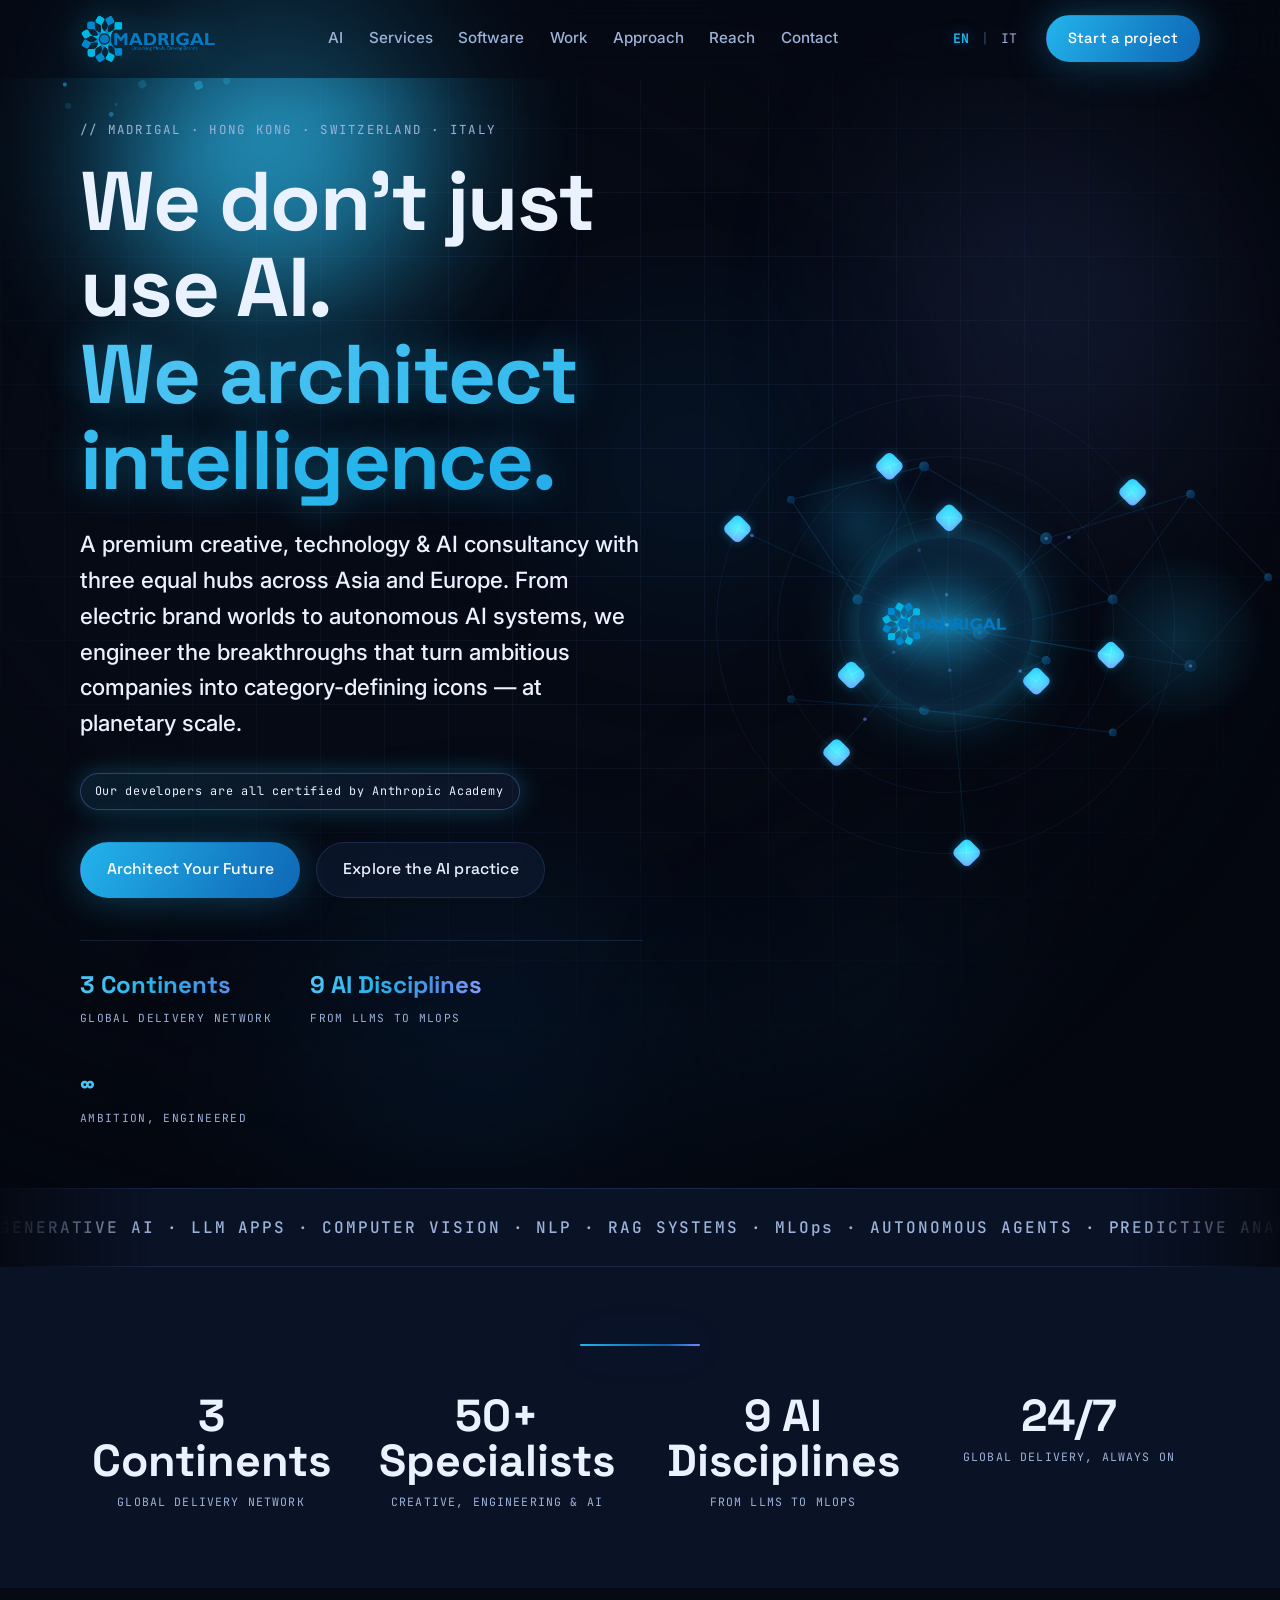
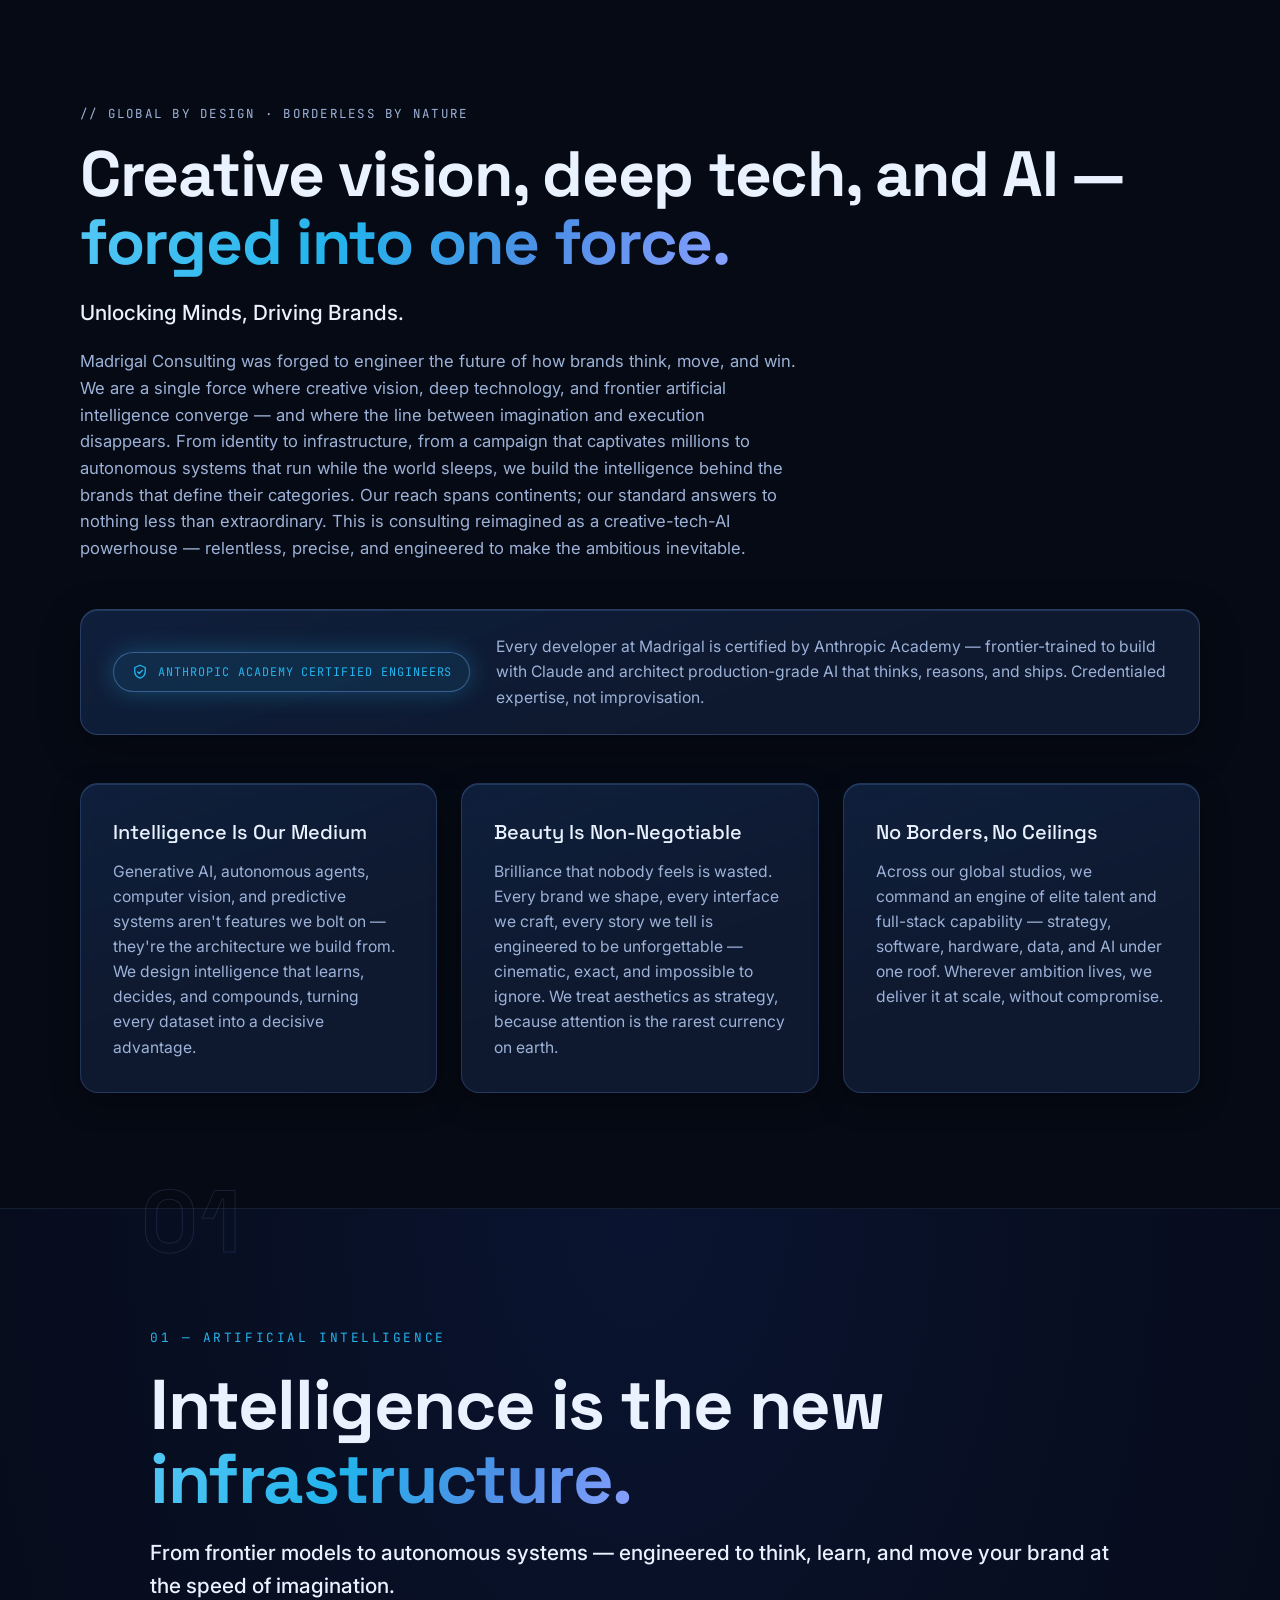
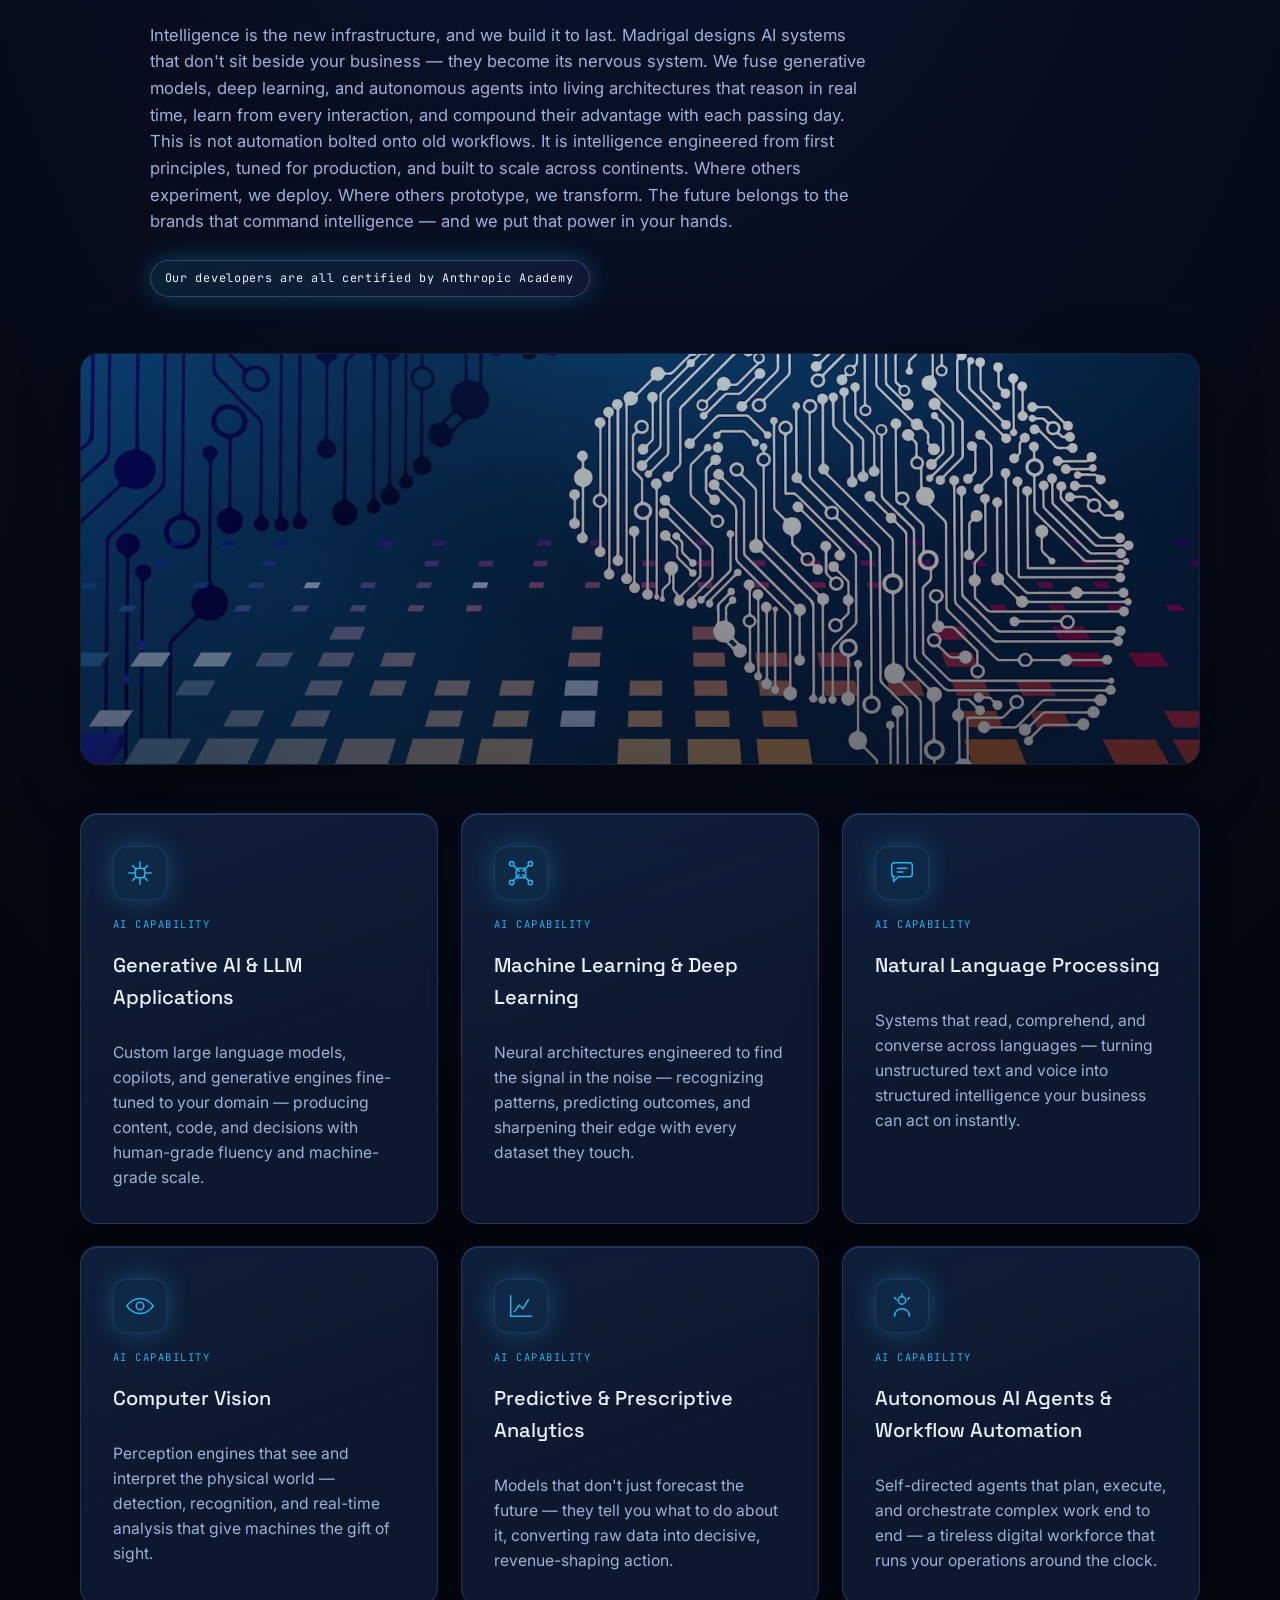
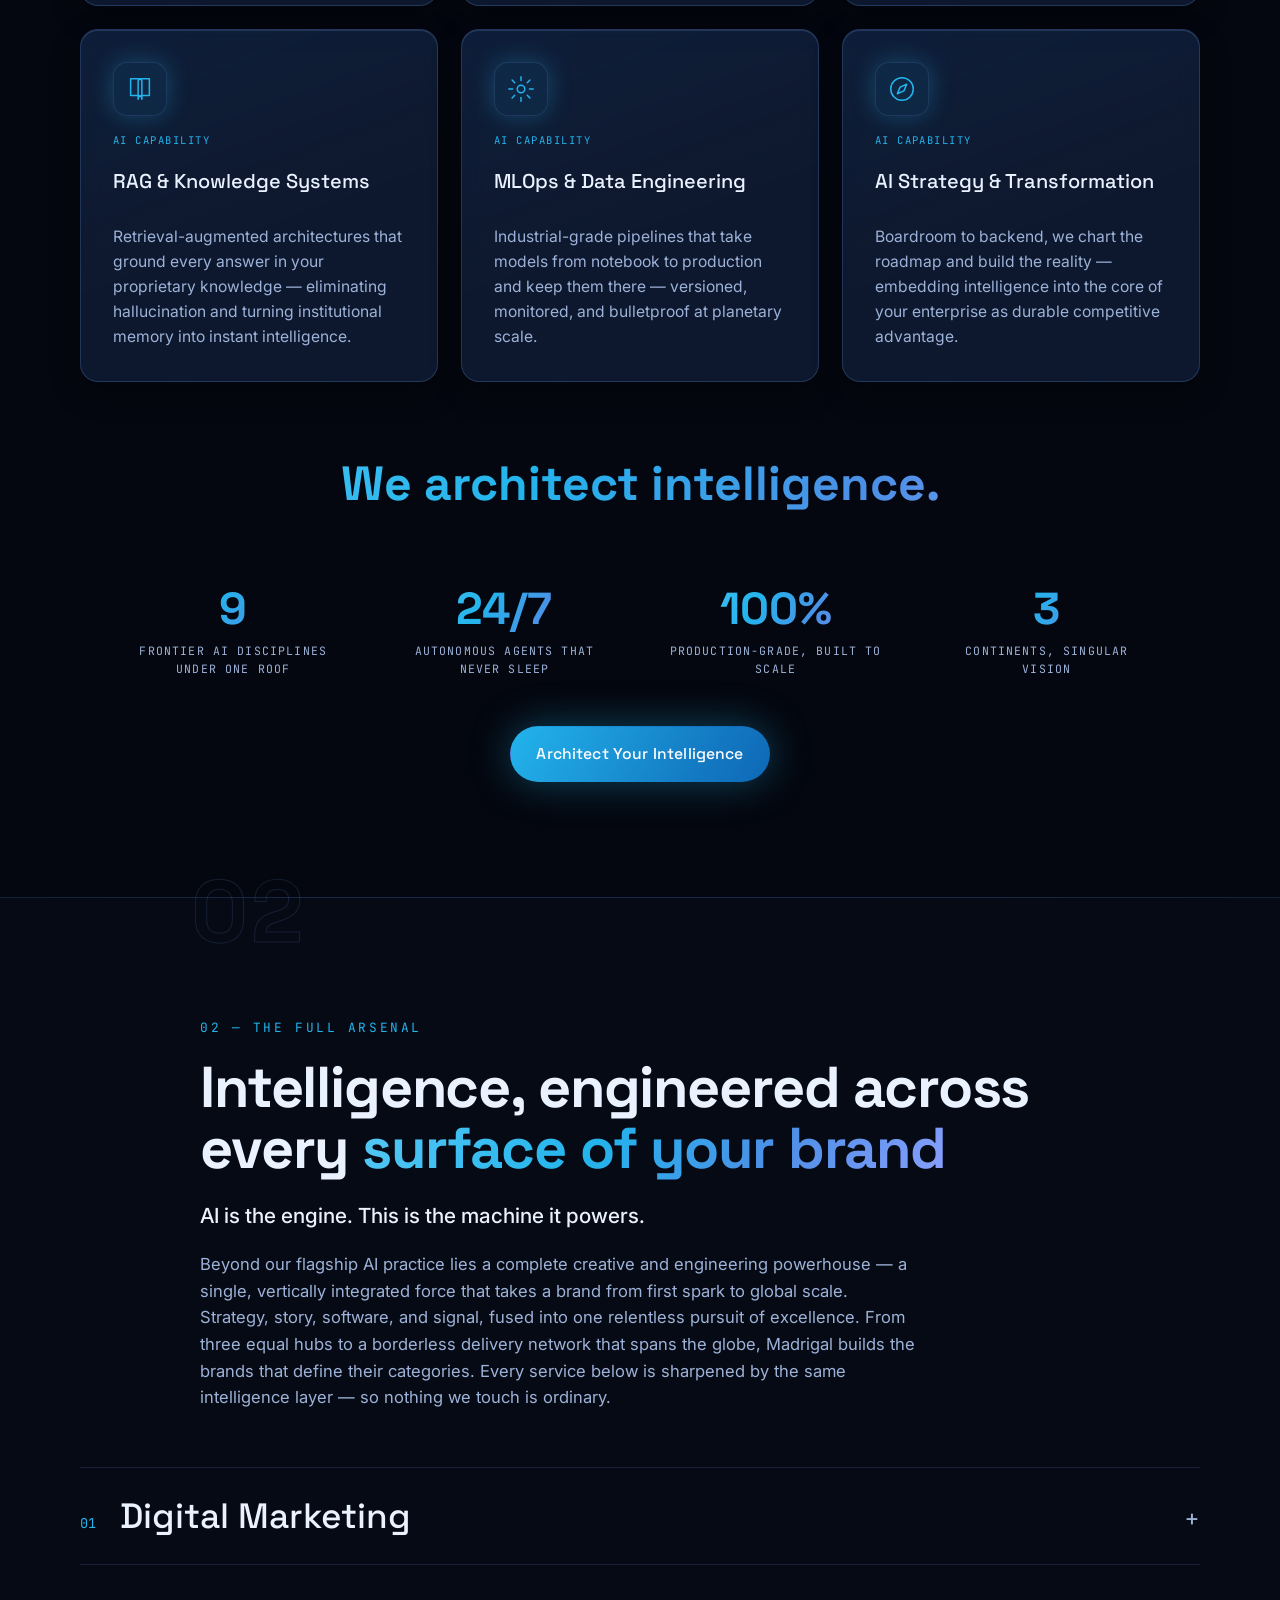
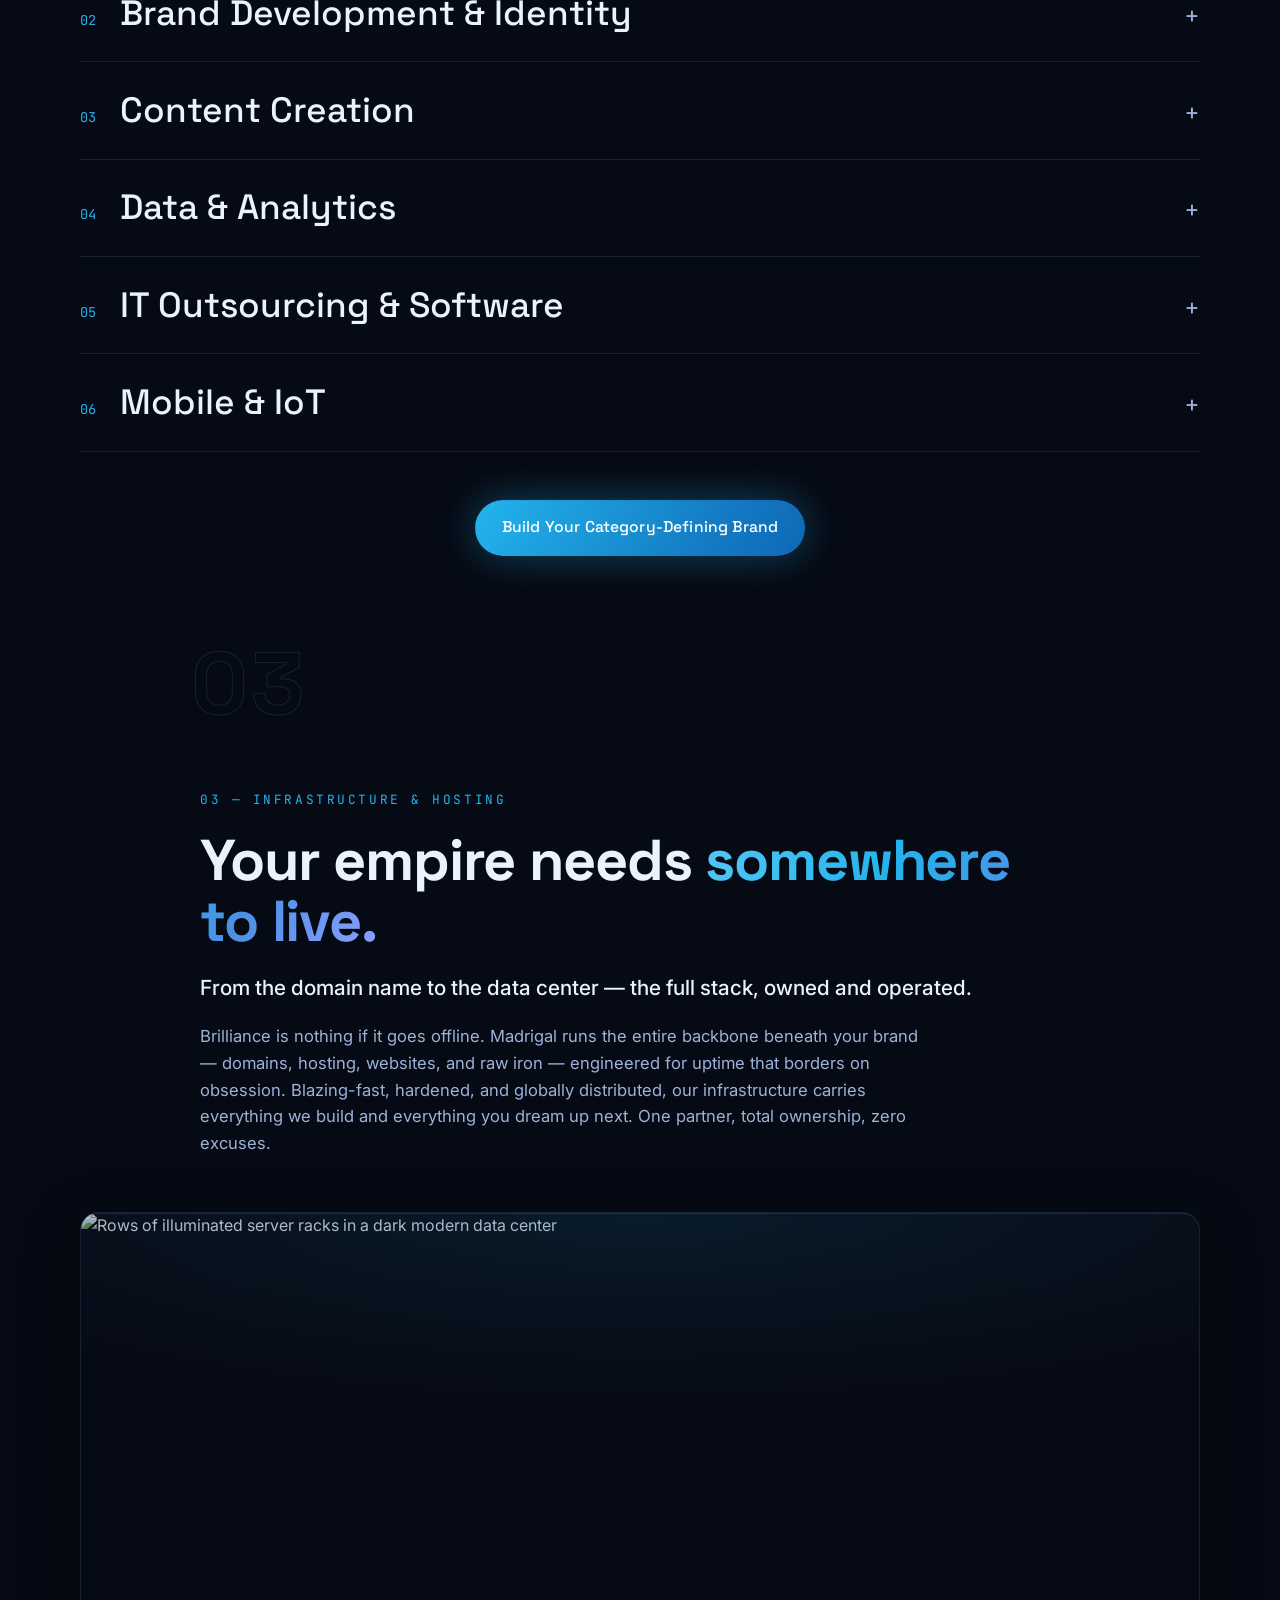
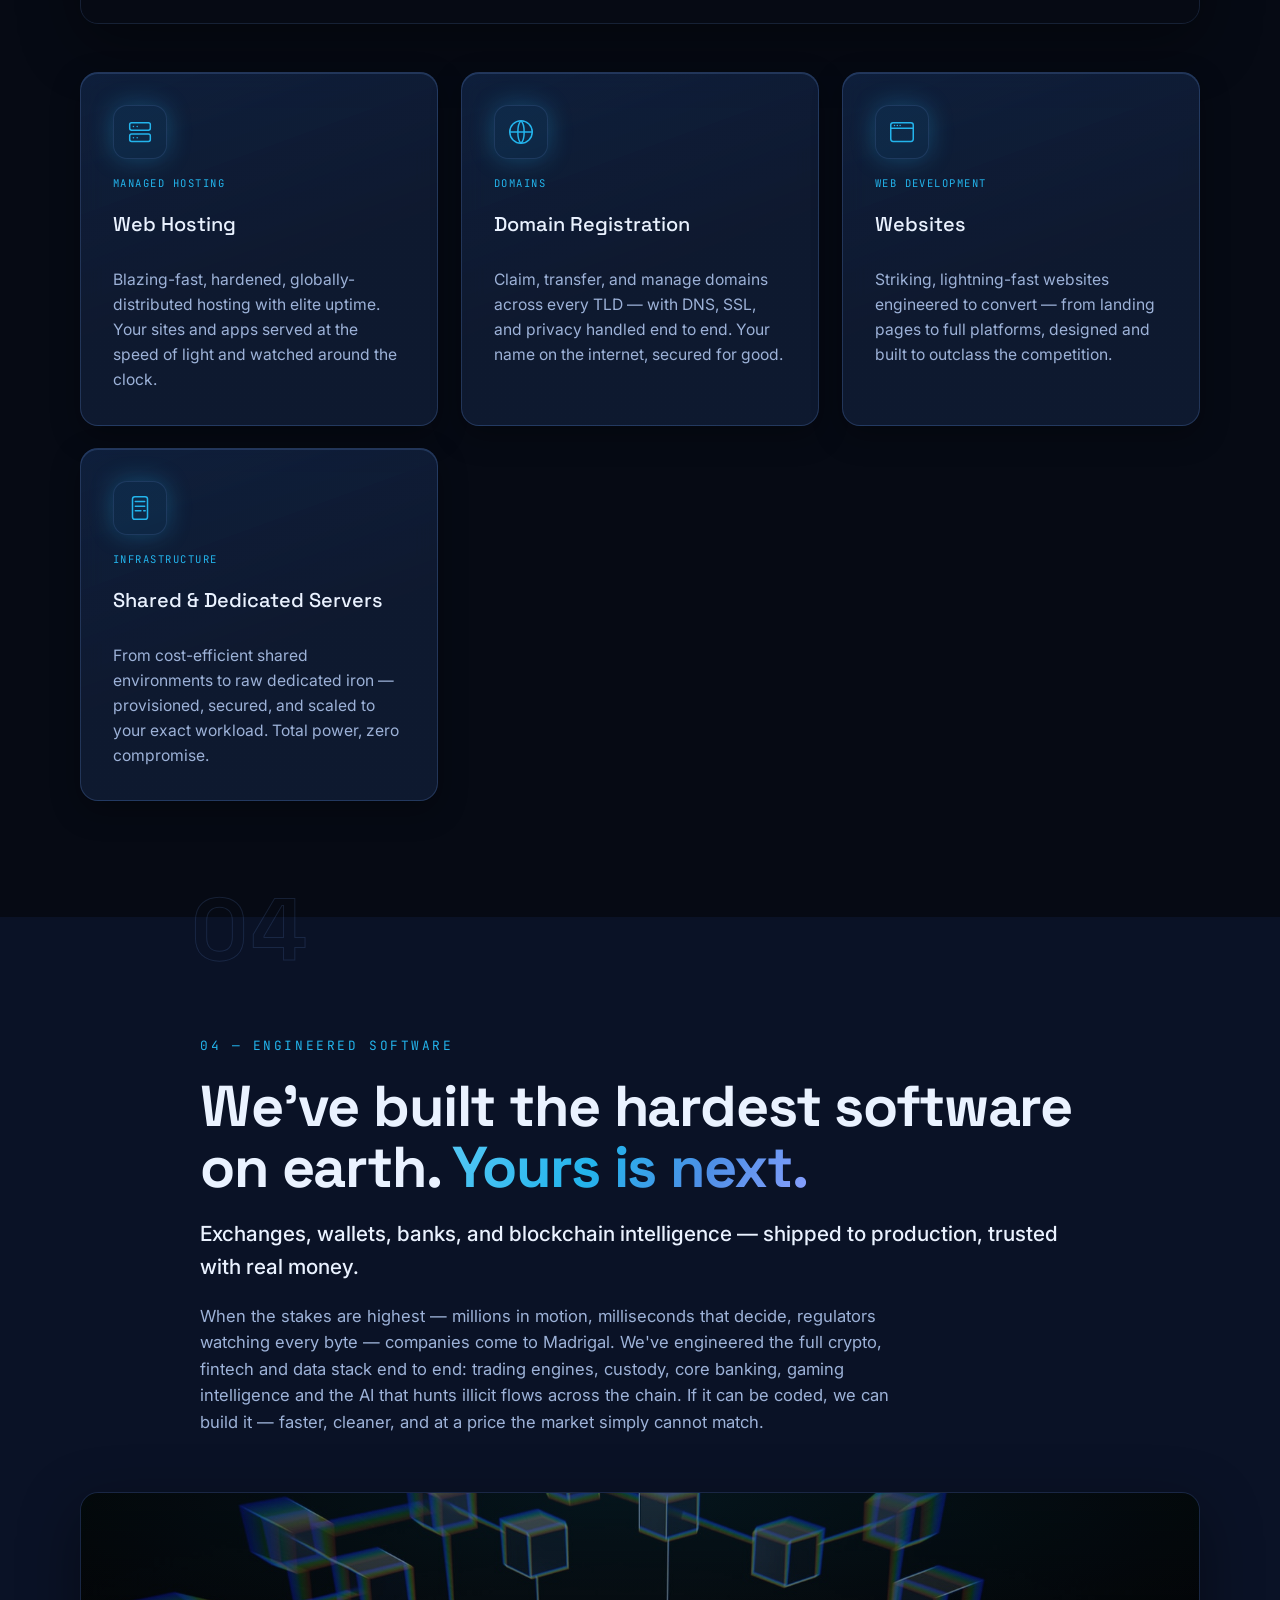
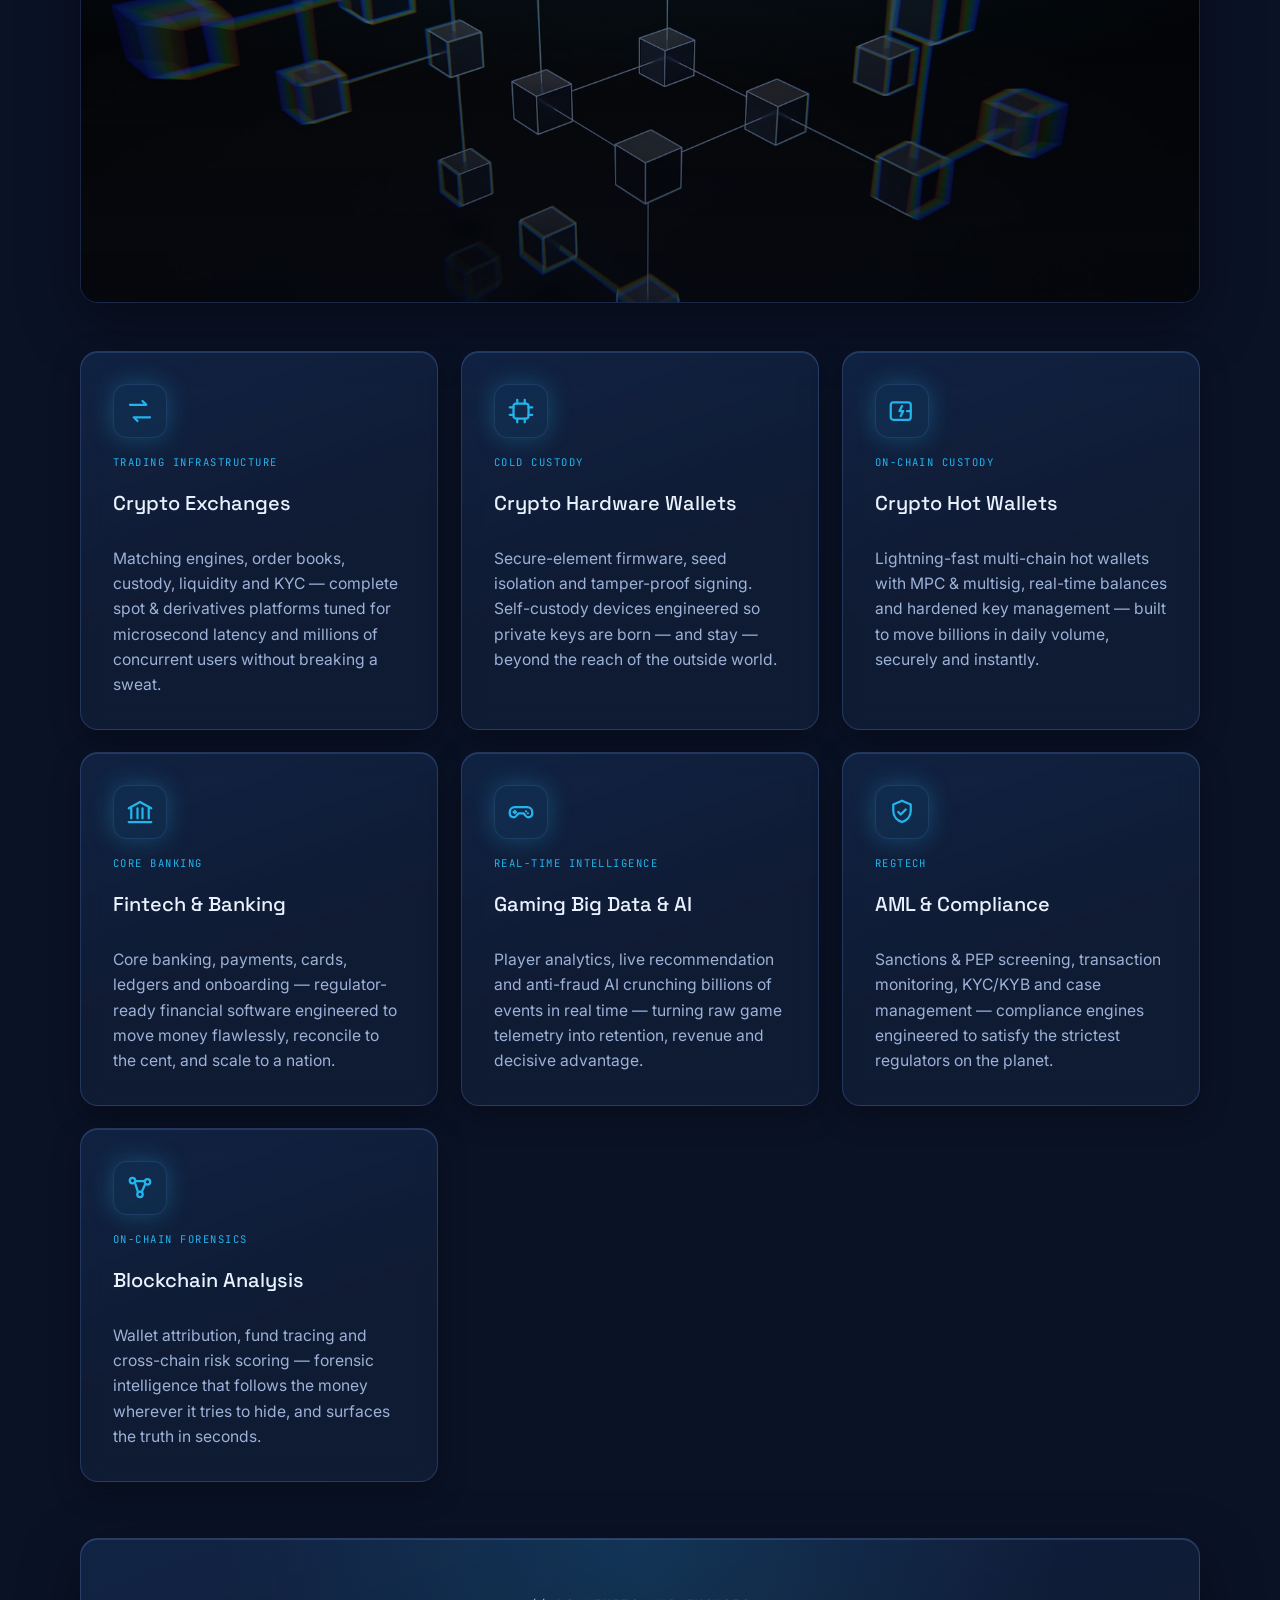
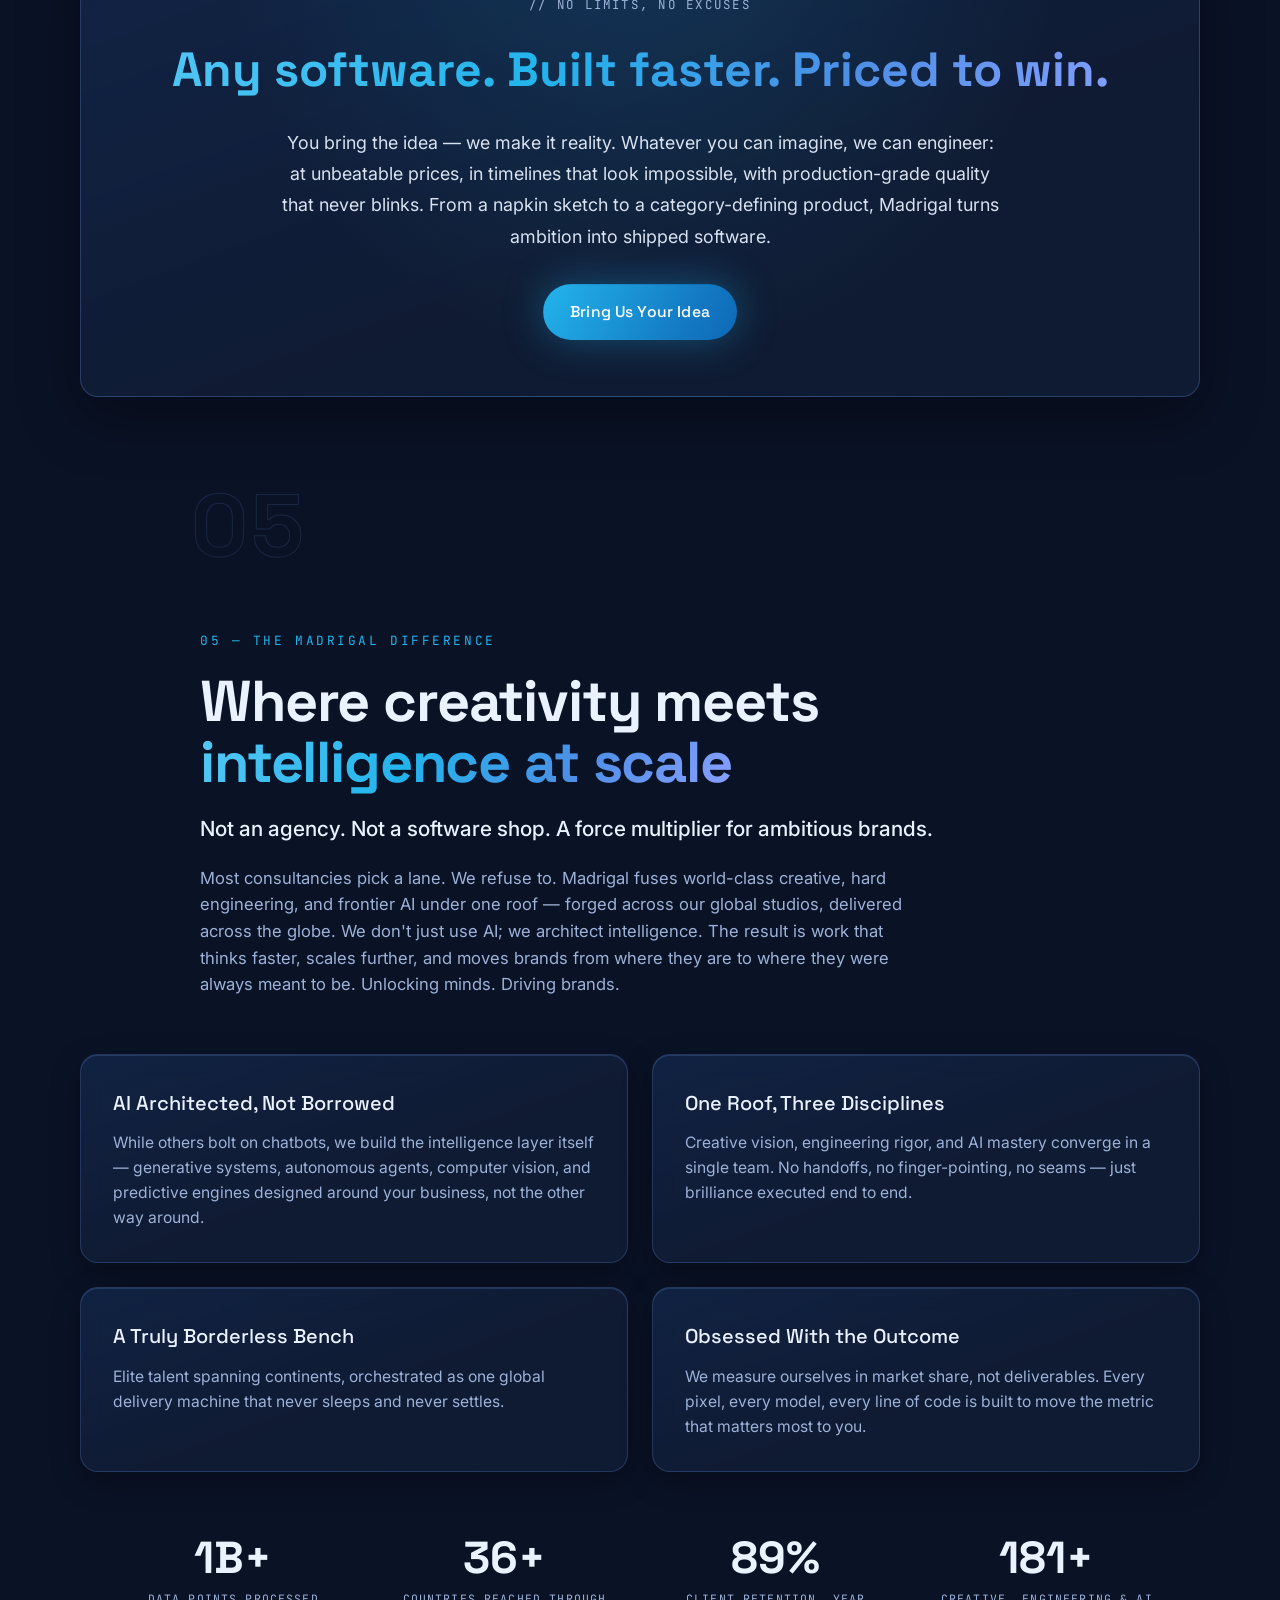
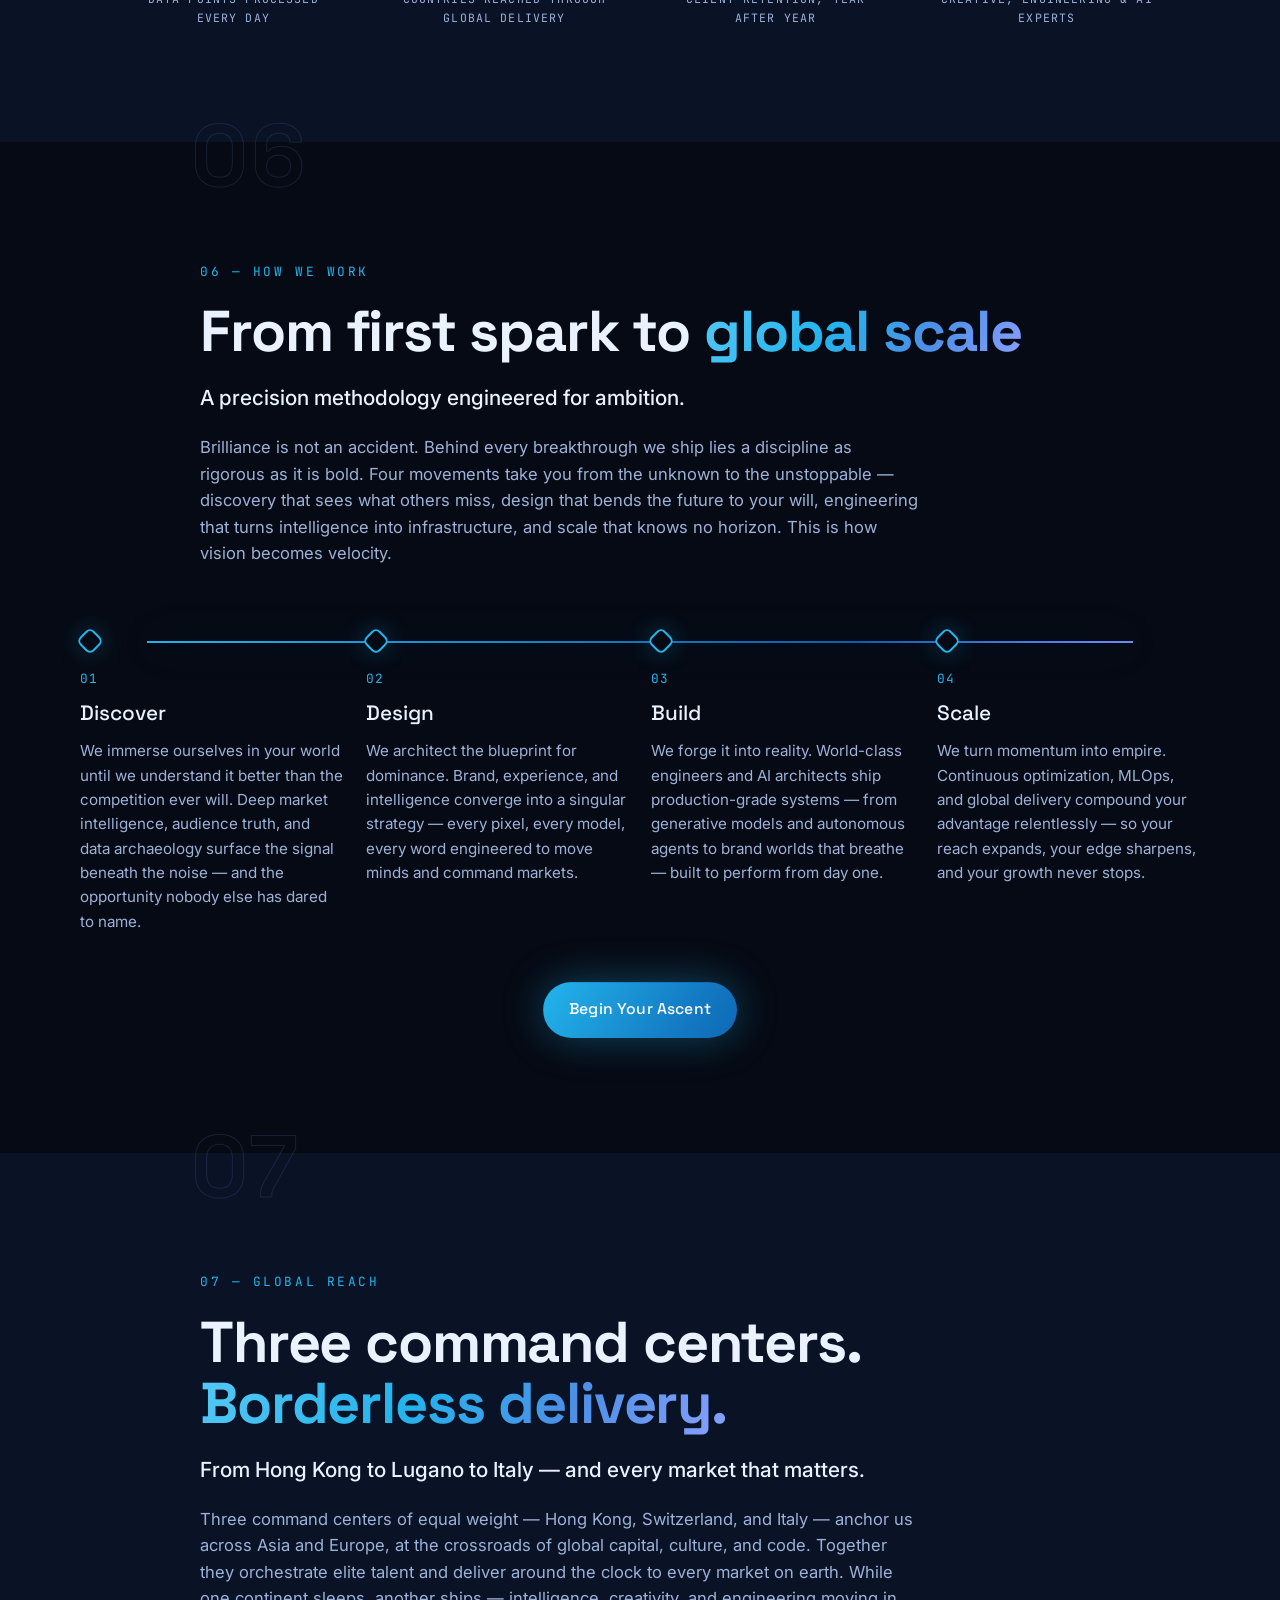
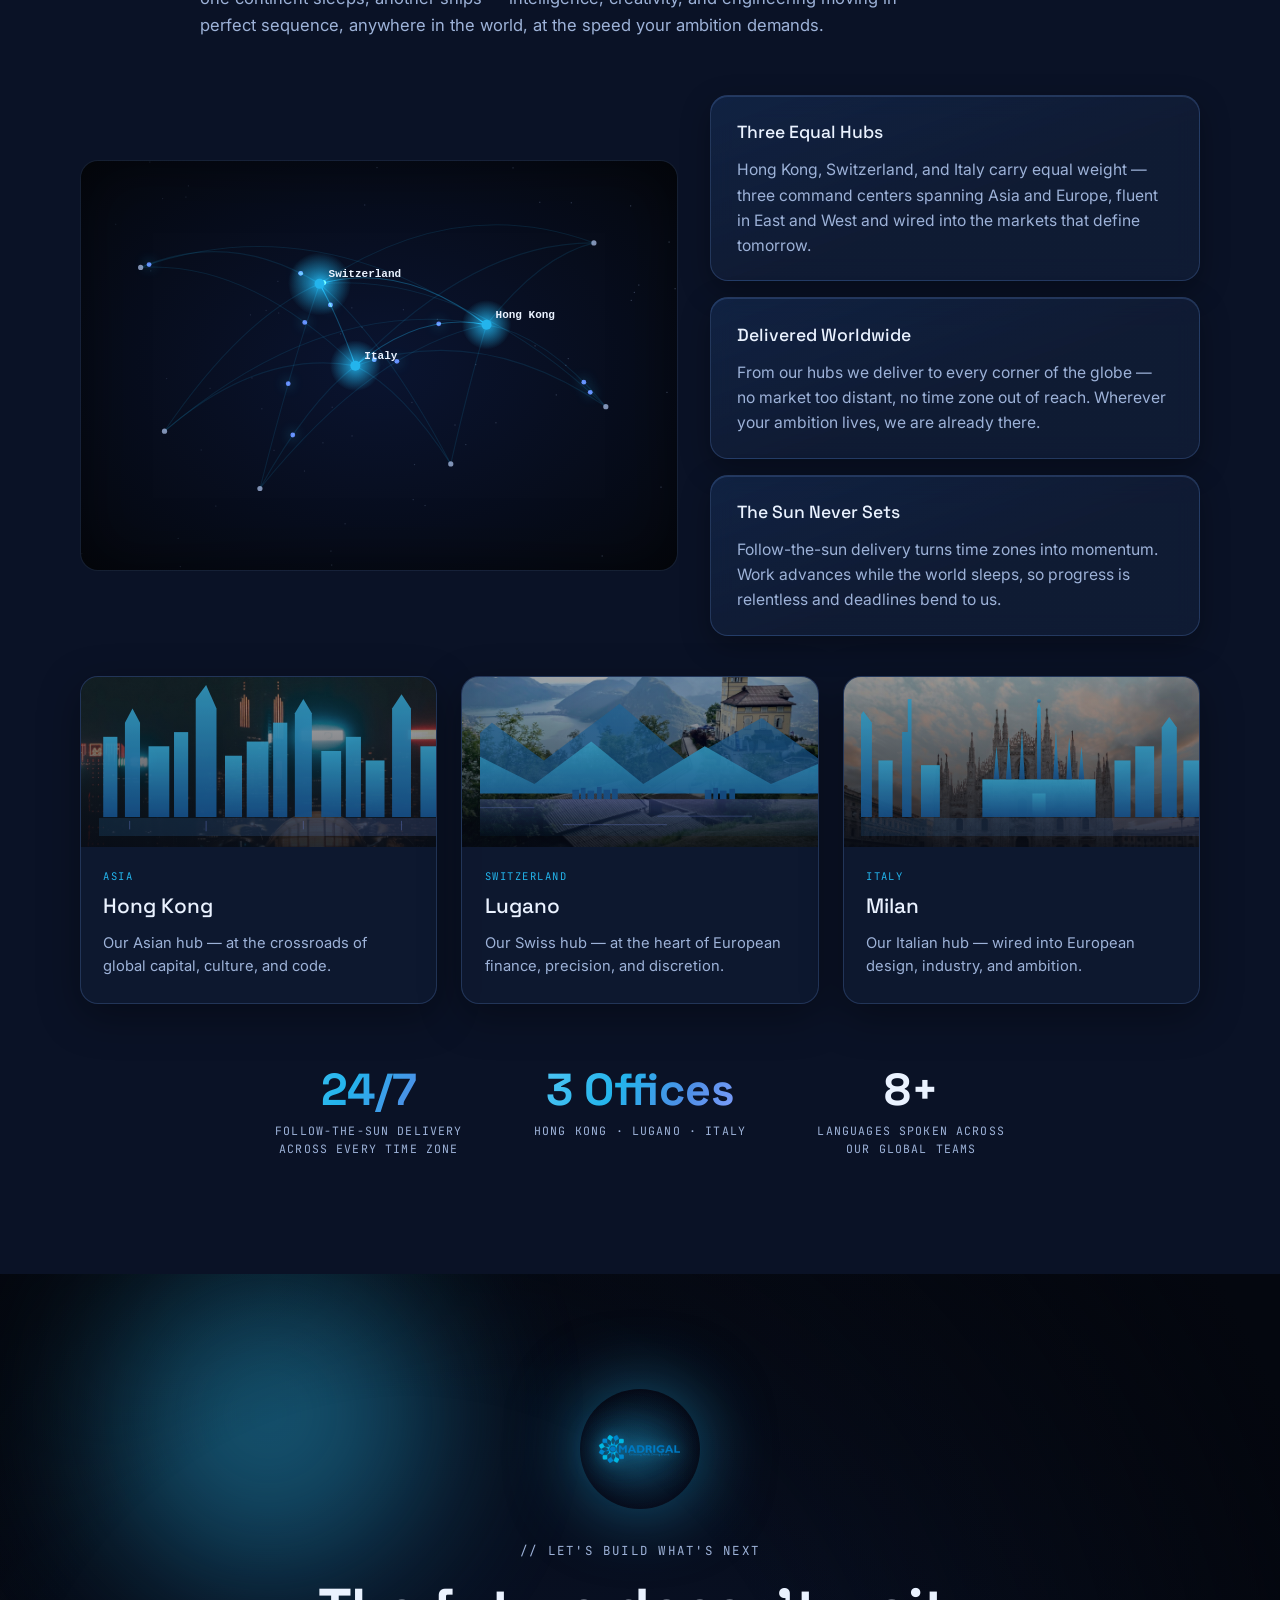
==== commit 05c2ca87: "Hide placeholder social links until profiles are live Co-Authored-By: Claude Opus 4.8 <noreply@anthr" ====
--- a/index.html
+++ b/index.html
@@ -518,11 +518,9 @@
           <span data-i18n="footer.off.delivery">Global delivery · 24/7</span>
         </p>
         <a href="mailto:hello@madrigalconsulting.io">hello@madrigalconsulting.io</a>
-        <div class="footer__social" aria-label="Social links">
-          <a href="#" aria-label="LinkedIn" title="LinkedIn"><svg viewBox="0 0 24 24" aria-hidden="true"><path d="M4.98 3.5A2.5 2.5 0 1 1 0 3.5a2.5 2.5 0 0 1 4.98 0zM.5 8.5h4V24h-4V8.5zM8 8.5h3.8v2.1h.05c.53-1 1.83-2.1 3.77-2.1 4.03 0 4.78 2.65 4.78 6.1V24h-4v-6.9c0-1.65-.03-3.77-2.3-3.77-2.3 0-2.65 1.8-2.65 3.65V24H8V8.5z"/></svg></a>
-          <a href="#" aria-label="X" title="X"><svg viewBox="0 0 24 24" aria-hidden="true"><path d="M18.2 2H21l-6.5 7.4L22 22h-6.1l-4.8-6.3L5.6 22H3l7-7.9L2 2h6.2l4.3 5.7L18.2 2zm-1 18h1.7L7.9 3.9H6.1L17.2 20z"/></svg></a>
-          <a href="#" aria-label="Instagram" title="Instagram"><svg viewBox="0 0 24 24" aria-hidden="true"><path d="M12 2.2c3.2 0 3.6 0 4.9.07 1.2.05 1.8.25 2.2.42.6.22 1 .48 1.4.9.43.42.7.82.9 1.4.18.45.38 1.05.43 2.2.06 1.3.07 1.7.07 4.9s0 3.6-.07 4.9c-.05 1.2-.25 1.8-.42 2.2-.22.6-.48 1-.9 1.4-.42.43-.82.7-1.4.9-.45.18-1.05.38-2.2.43-1.3.06-1.7.07-4.9.07s-3.6 0-4.9-.07c-1.2-.05-1.8-.25-2.2-.42-.6-.22-1-.48-1.4-.9-.43-.42-.7-.82-.9-1.4-.18-.45-.38-1.05-.43-2.2C2.2 15.6 2.2 15.2 2.2 12s0-3.6.07-4.9c.05-1.2.25-1.8.42-2.2.22-.6.48-1 .9-1.4.42-.43.82-.7 1.4-.9.45-.18 1.05-.38 2.2-.43C8.4 2.2 8.8 2.2 12 2.2zm0 1.8c-3.1 0-3.5 0-4.7.07-.9.04-1.4.2-1.7.32-.43.17-.74.37-1.06.7-.32.31-.52.62-.7 1.05-.12.3-.28.8-.32 1.7C3.25 9.05 3.24 9.4 3.24 12s0 2.95.07 4.16c.04.9.2 1.4.32 1.7.17.43.37.74.7 1.06.31.32.62.52 1.05.7.3.12.8.28 1.7.32 1.2.06 1.6.07 4.7.07s3.5 0 4.7-.07c.9-.04 1.4-.2 1.7-.32.43-.17.74-.37 1.06-.7.32-.31.52-.62.7-1.05.12-.3.28-.8.32-1.7.06-1.2.07-1.6.07-4.7s0-3.5-.07-4.7c-.04-.9-.2-1.4-.32-1.7-.17-.43-.37-.74-.7-1.06-.31-.32-.62-.52-1.05-.7-.3-.12-.8-.28-1.7-.32-1.2-.06-1.6-.07-4.7-.07zm0 3.06A4.94 4.94 0 1 1 12 17.1a4.94 4.94 0 0 1 0-10.04zm0 8.14a3.2 3.2 0 1 0 0-6.4 3.2 3.2 0 0 0 0 6.4zm6.3-8.34a1.15 1.15 0 1 1-2.3 0 1.15 1.15 0 0 1 2.3 0z"/></svg></a>
-        </div>
+        <!-- Social links hidden until profiles are live. To restore: re-add a
+             <div class="footer__social"> with real LinkedIn/X/Instagram URLs
+             (markup + .footer__social styles are preserved in git history 6ebe78e). -->
       </div>
     </div>
 
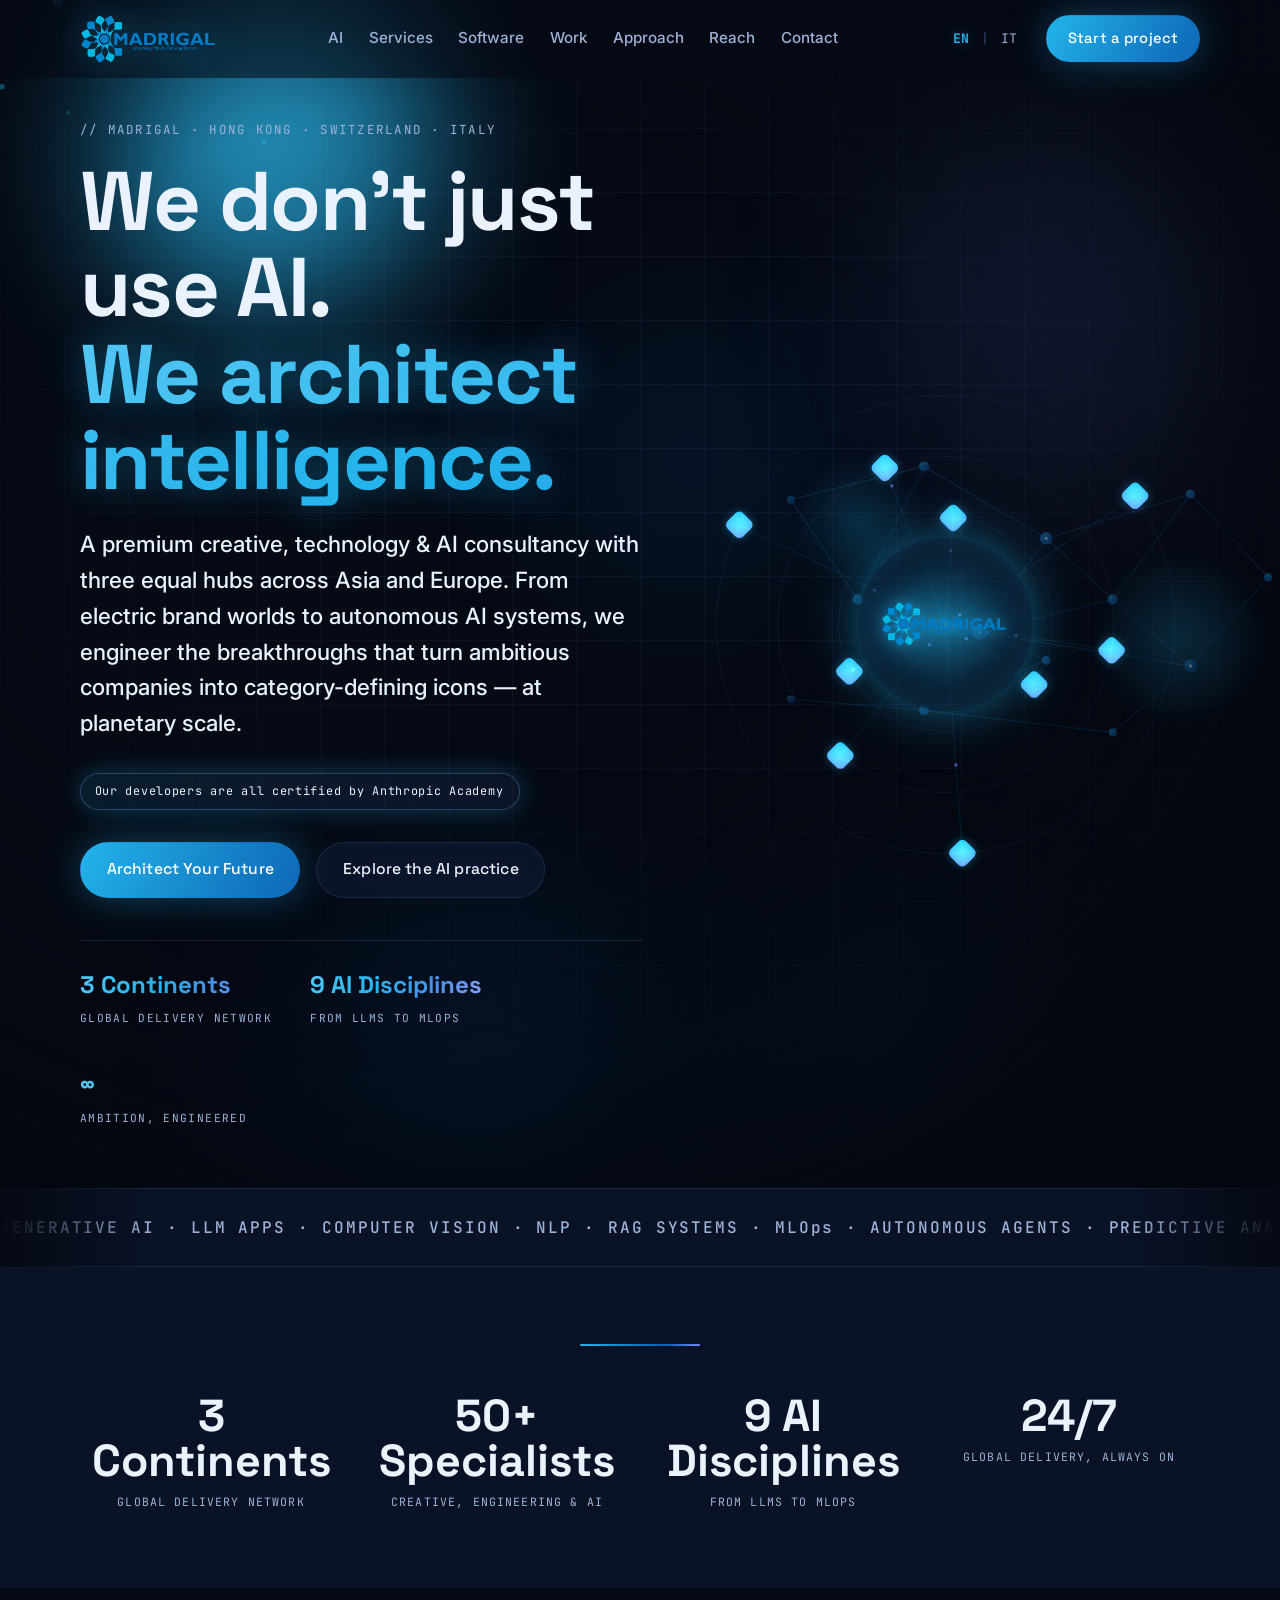
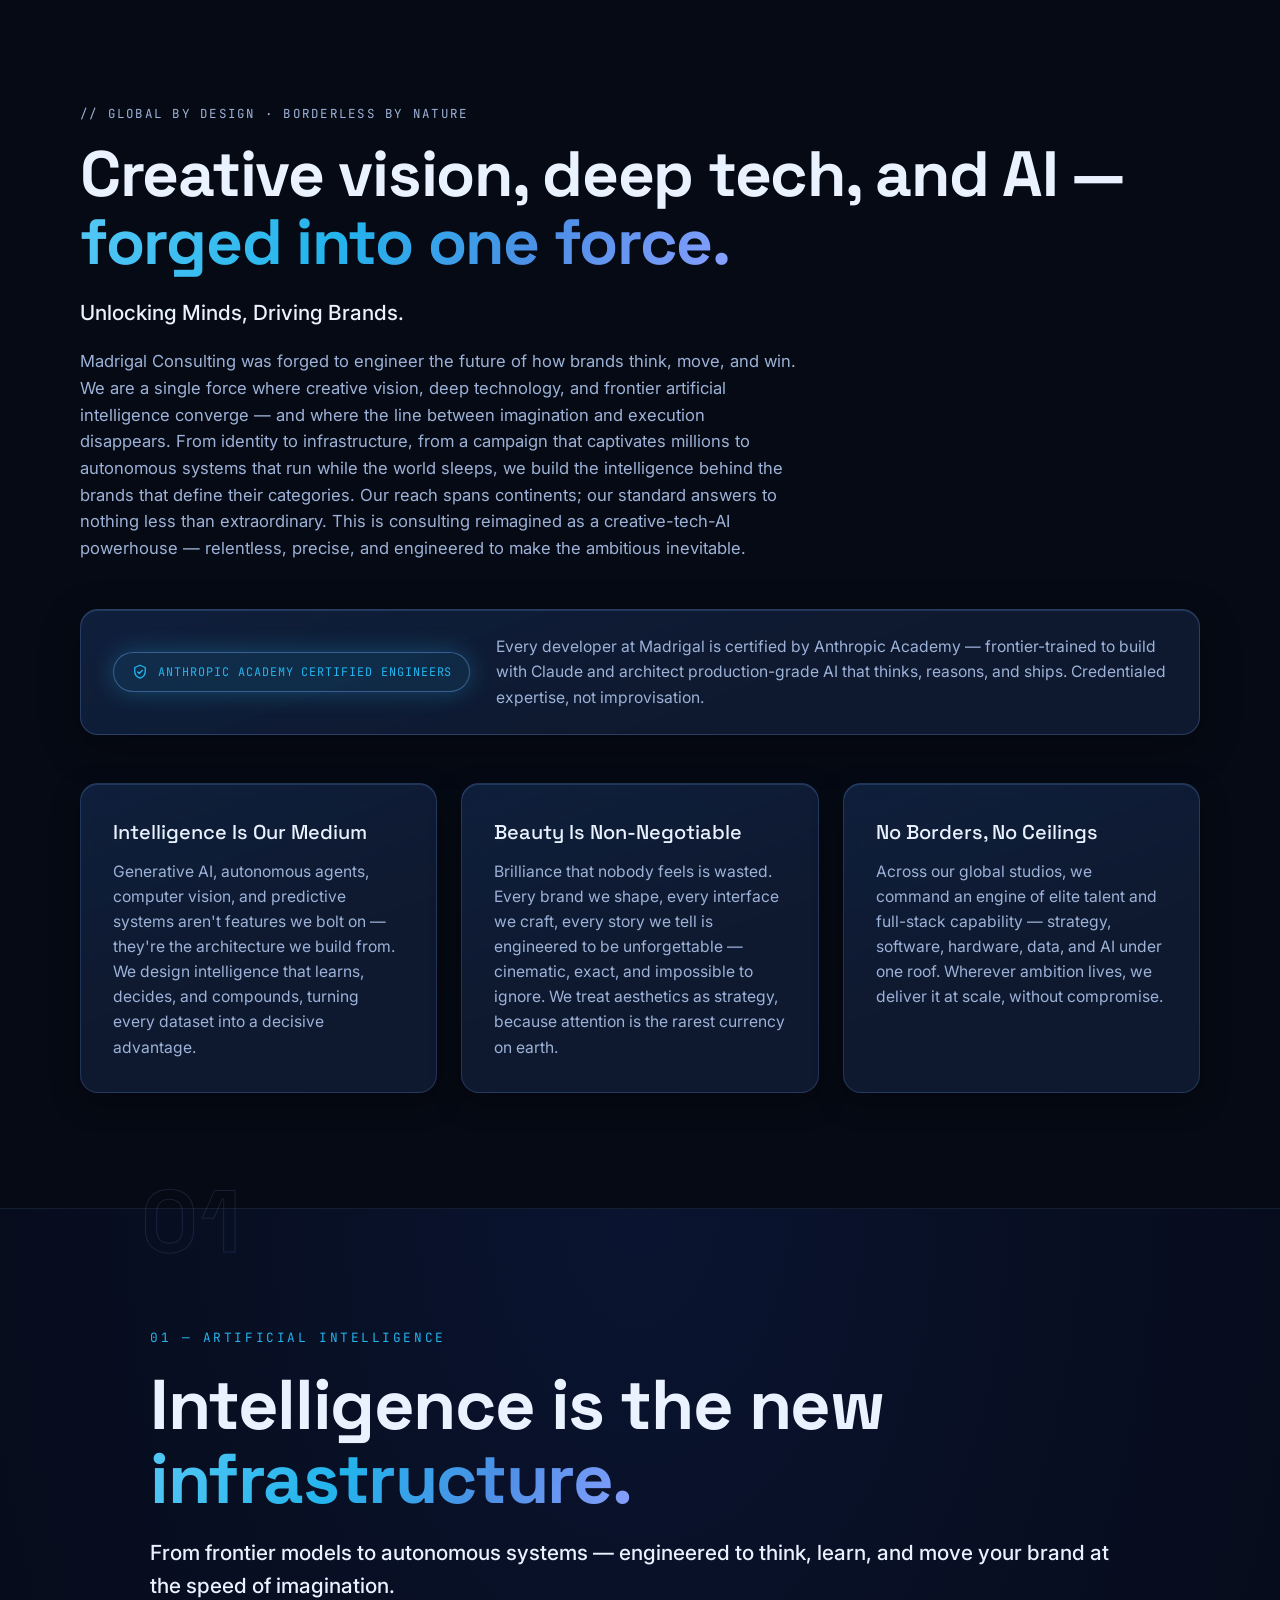
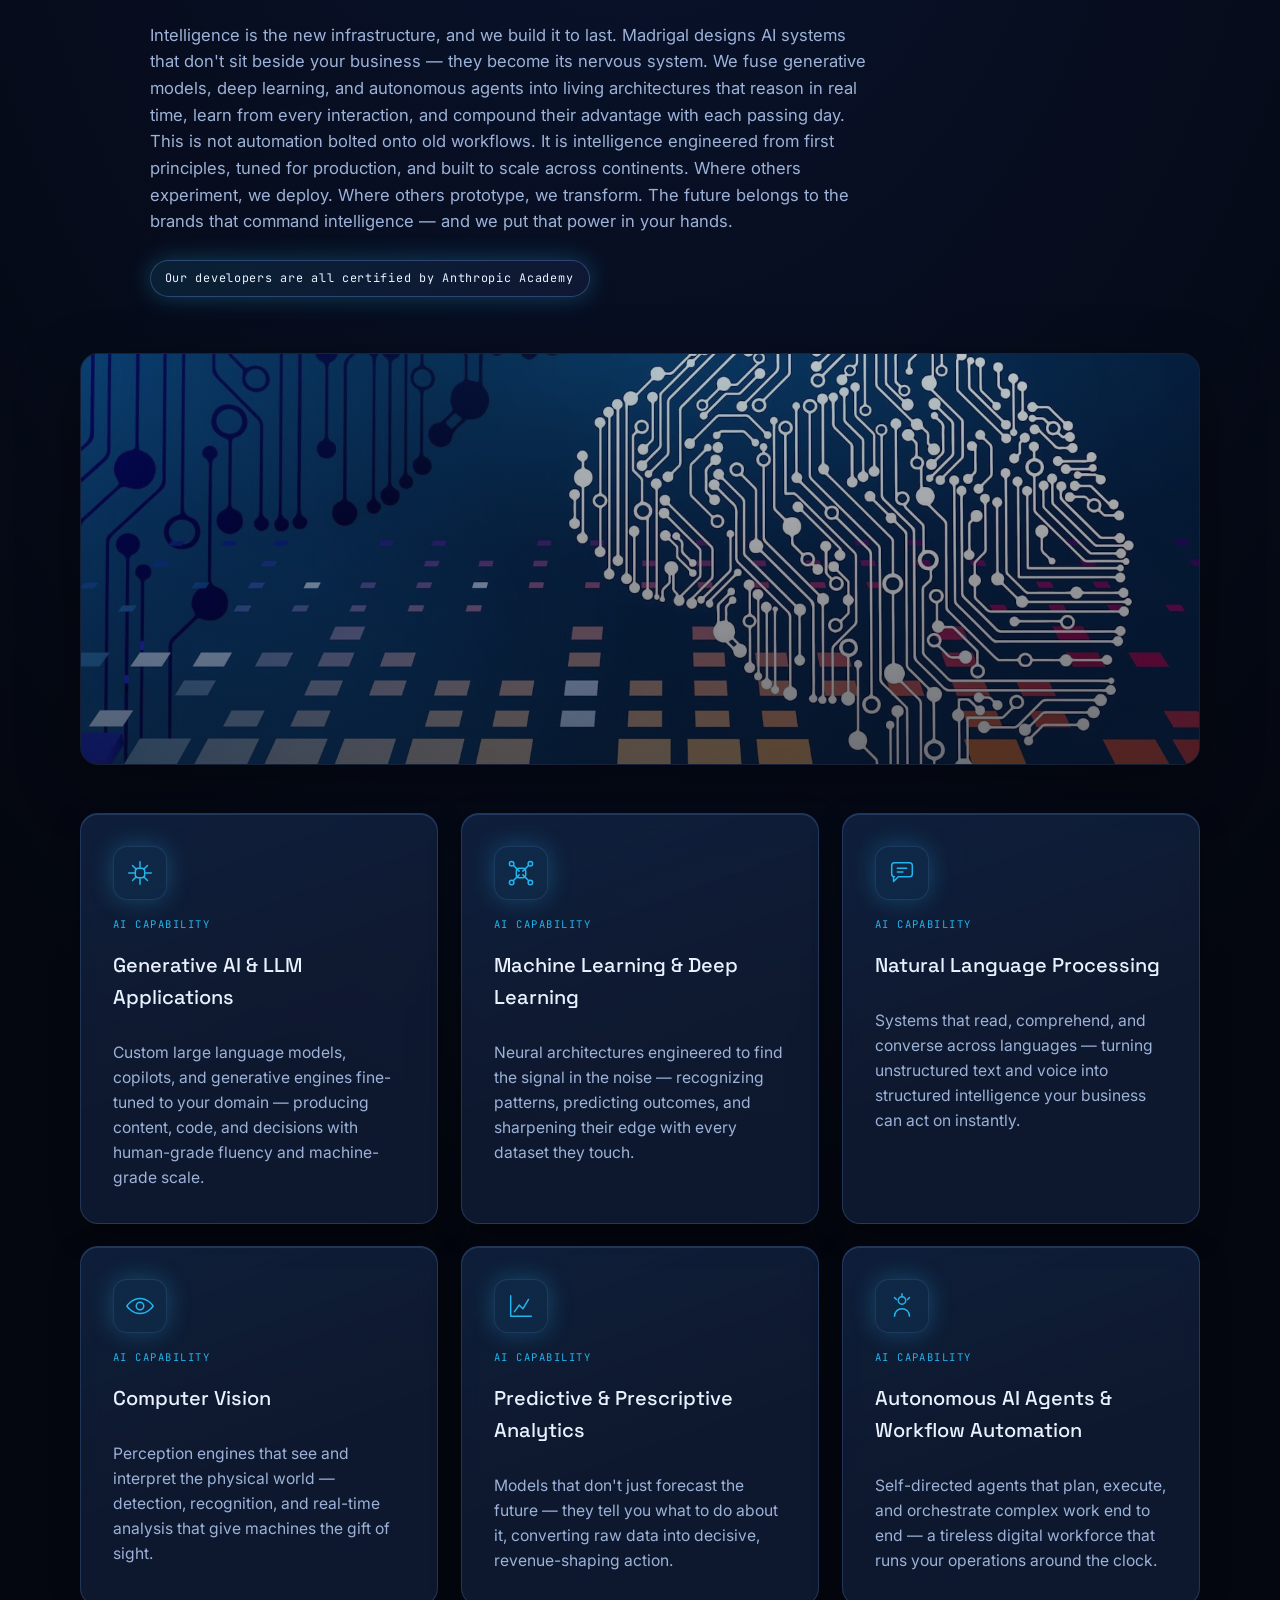
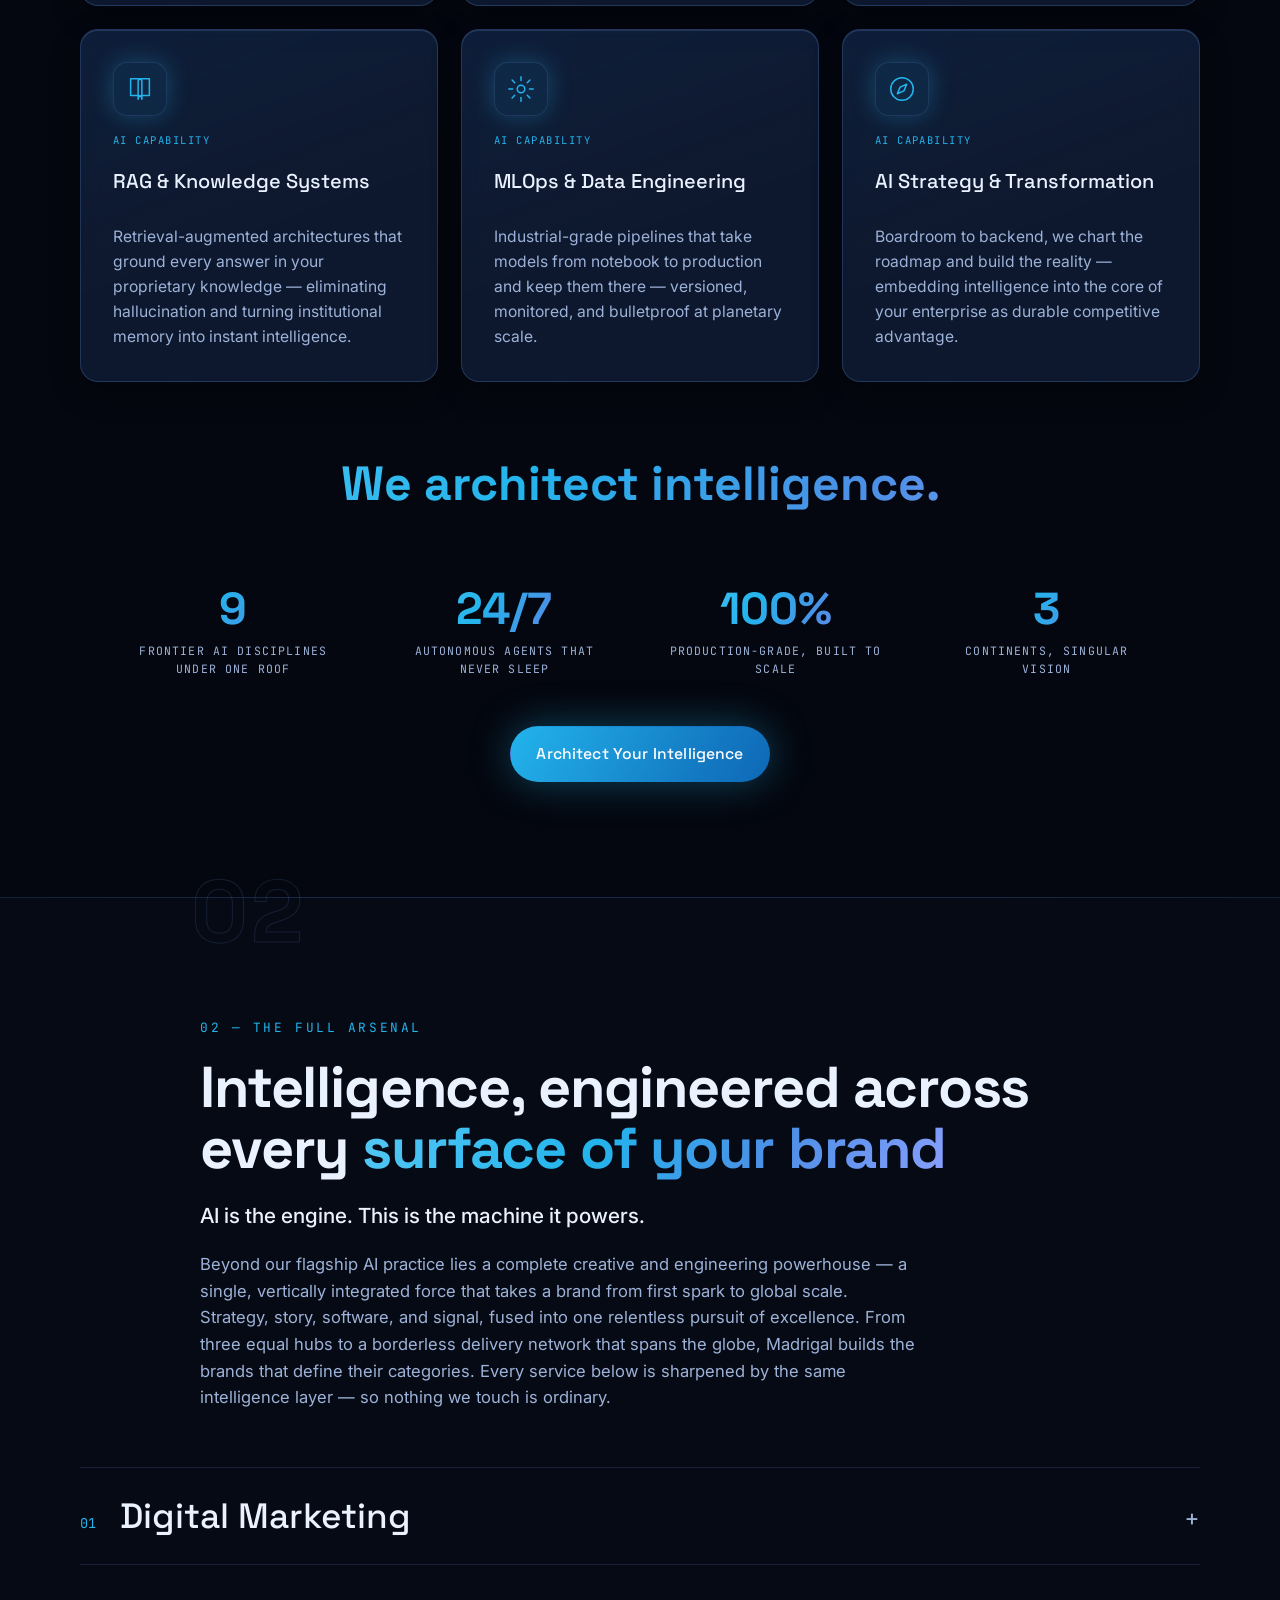
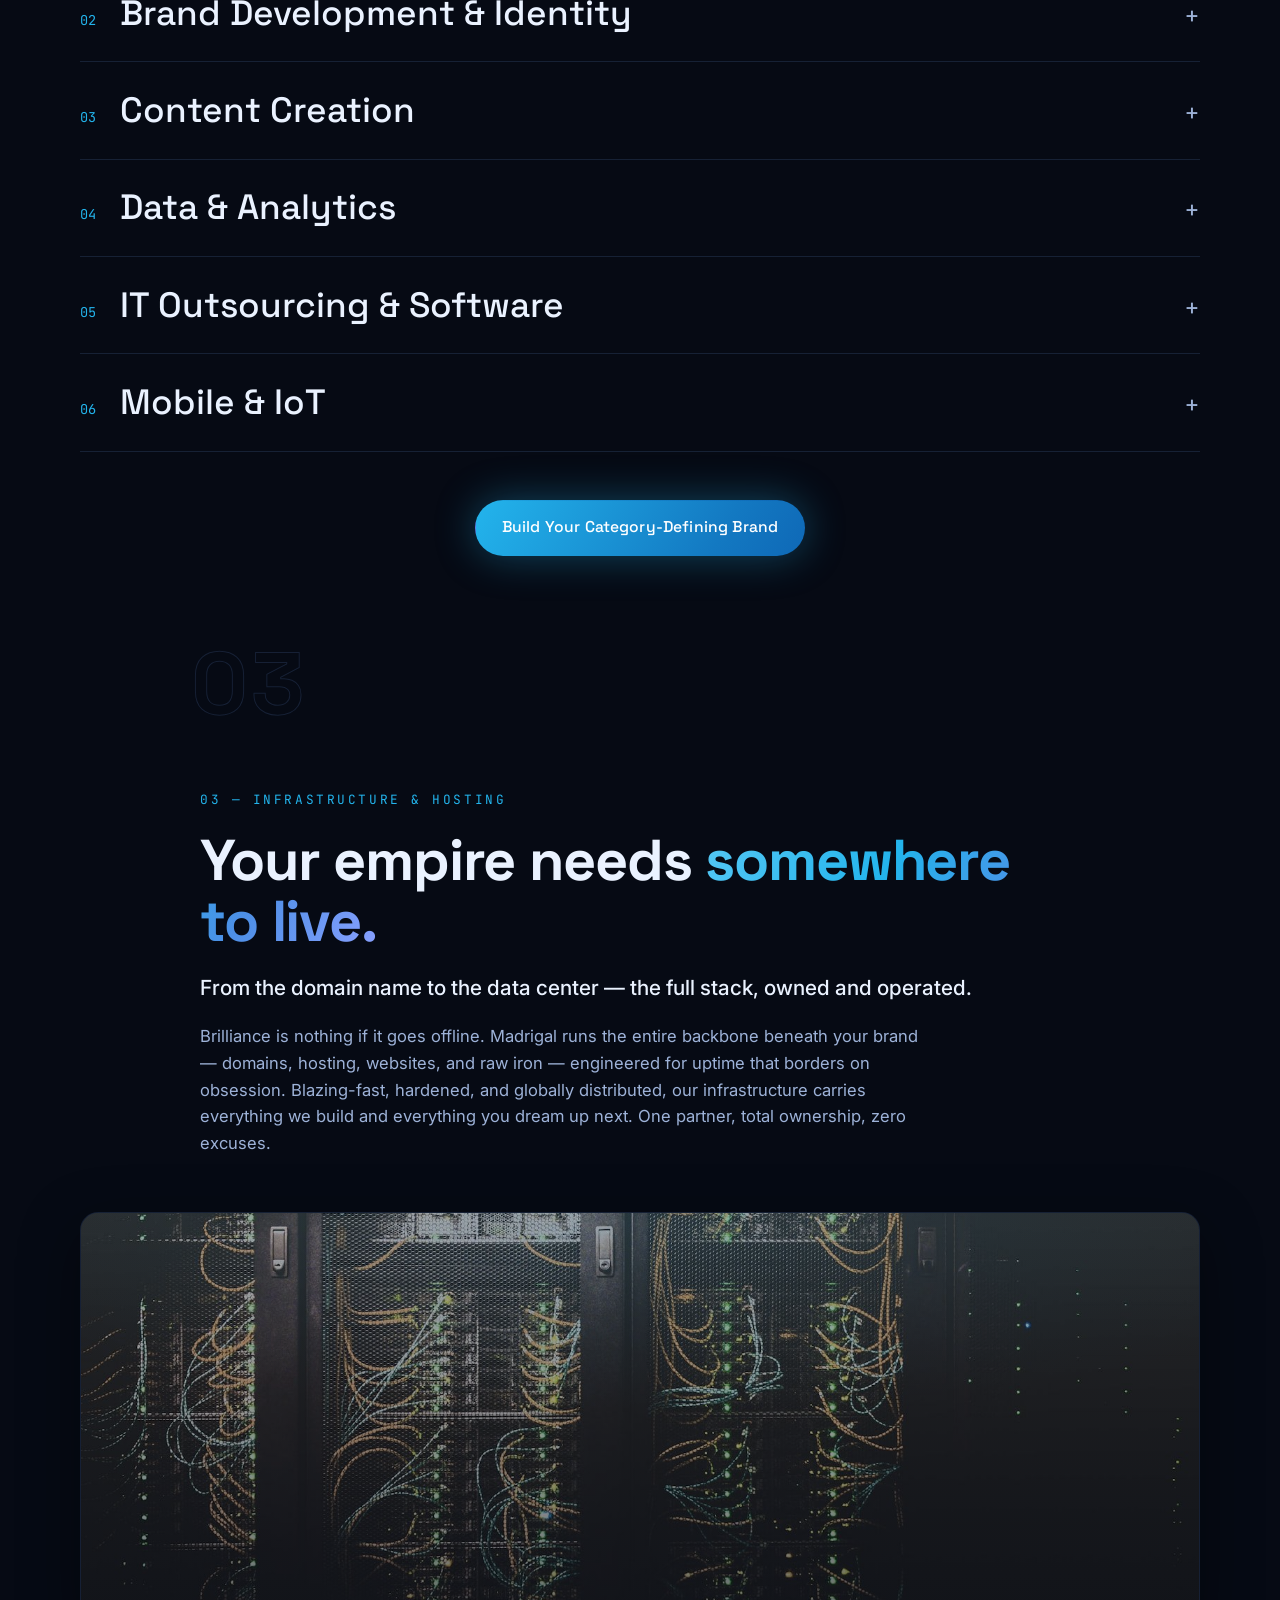
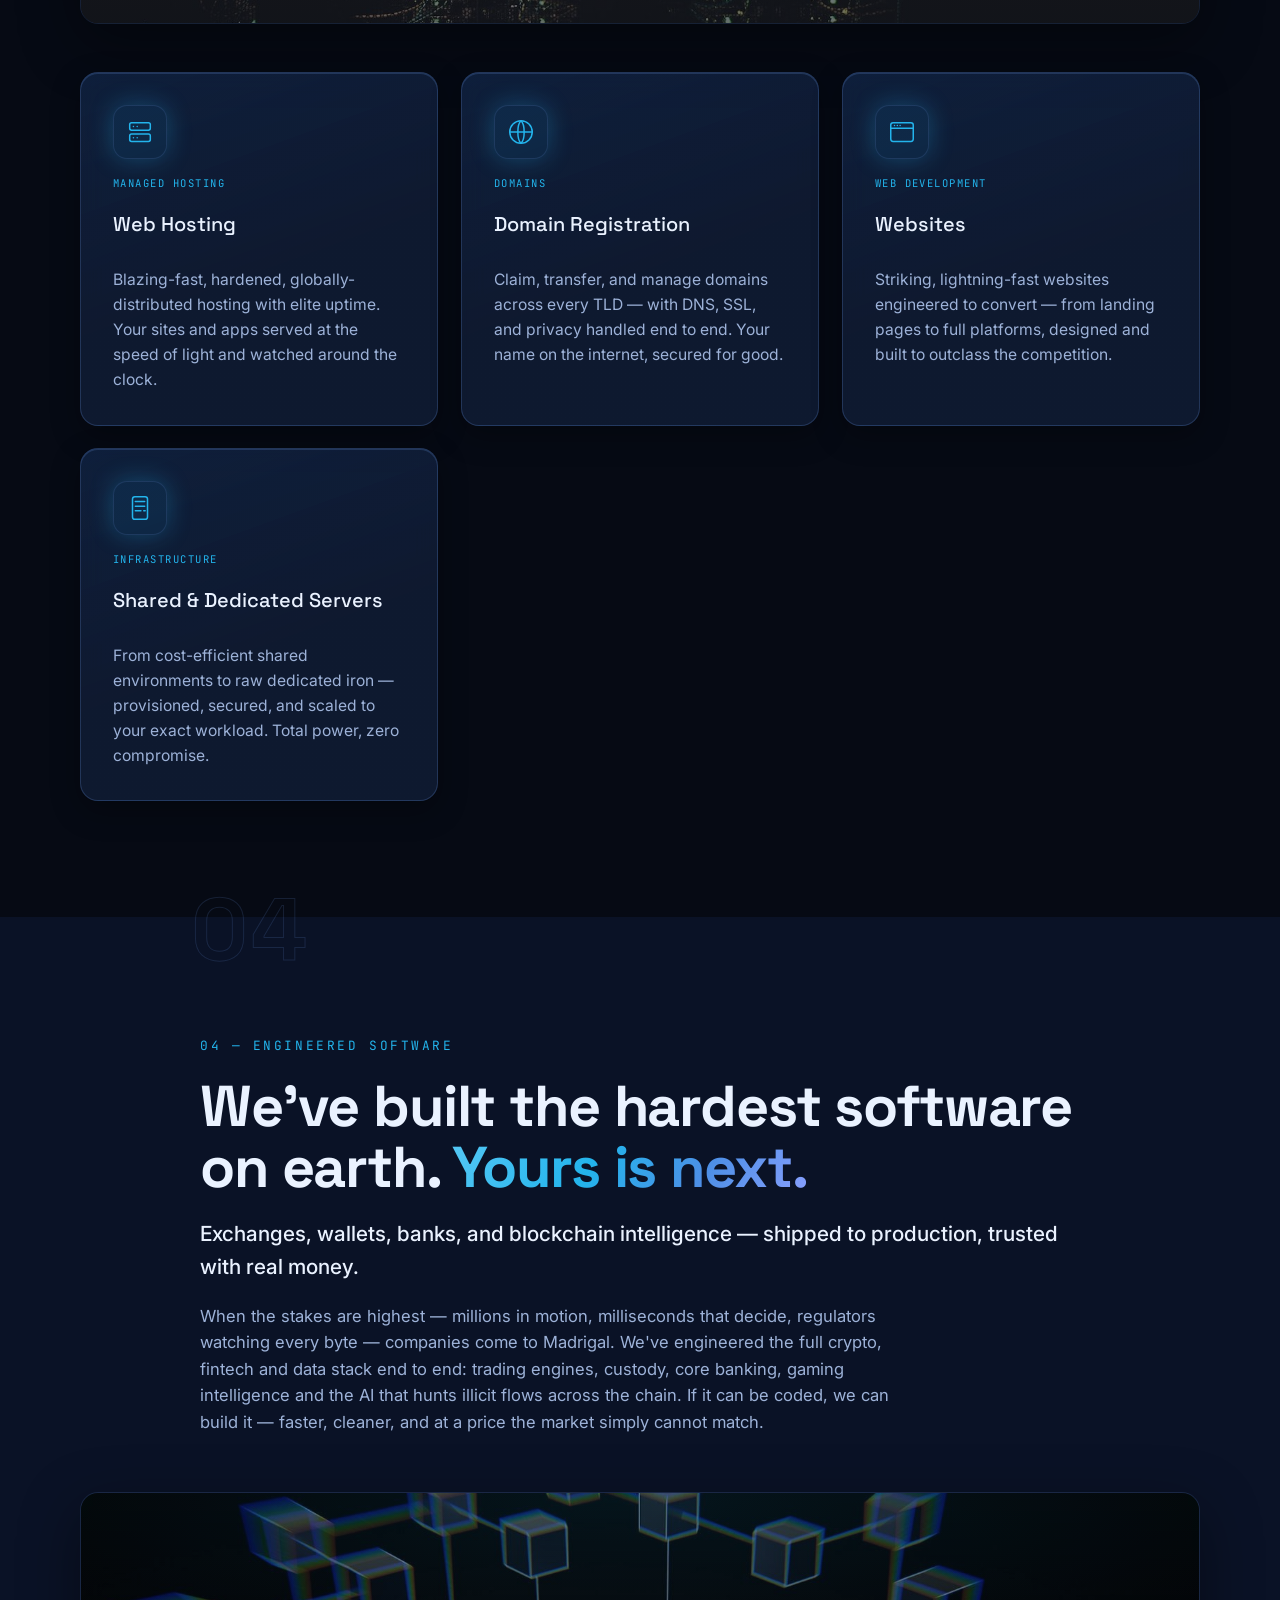
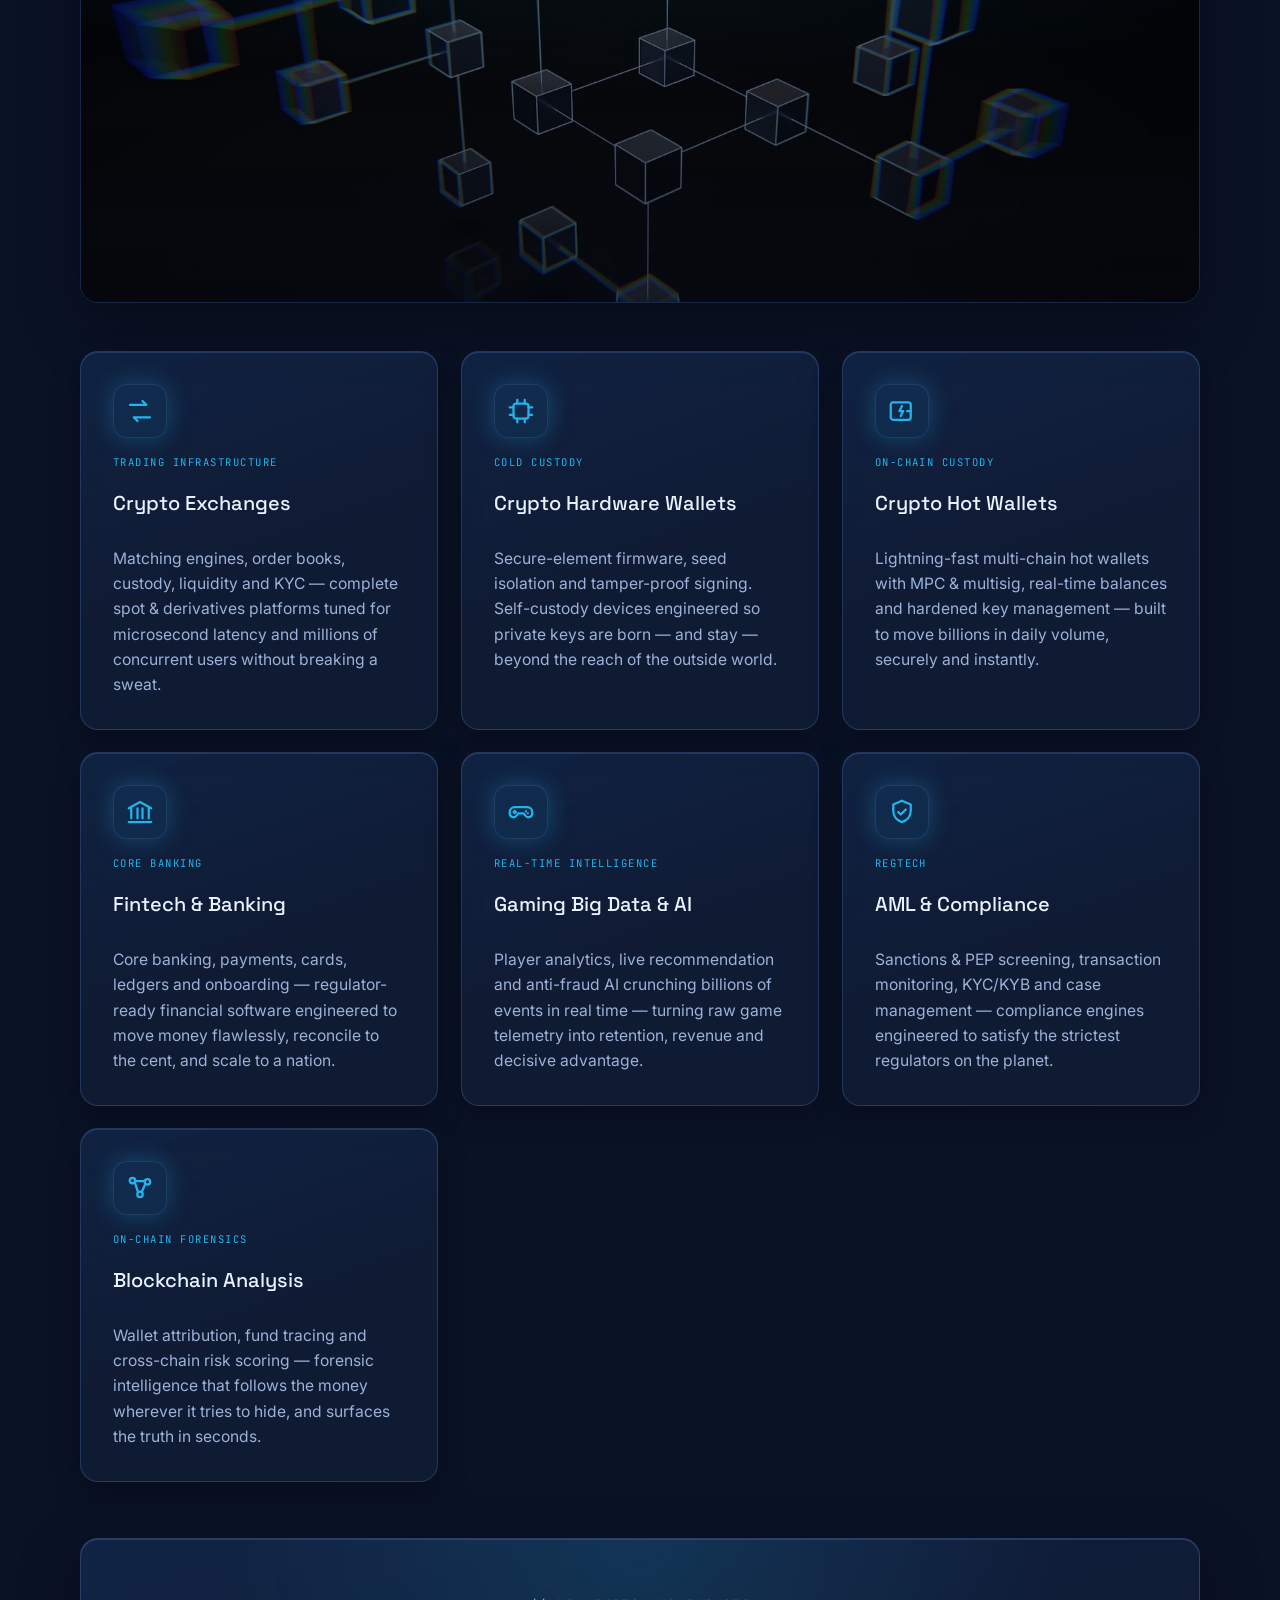
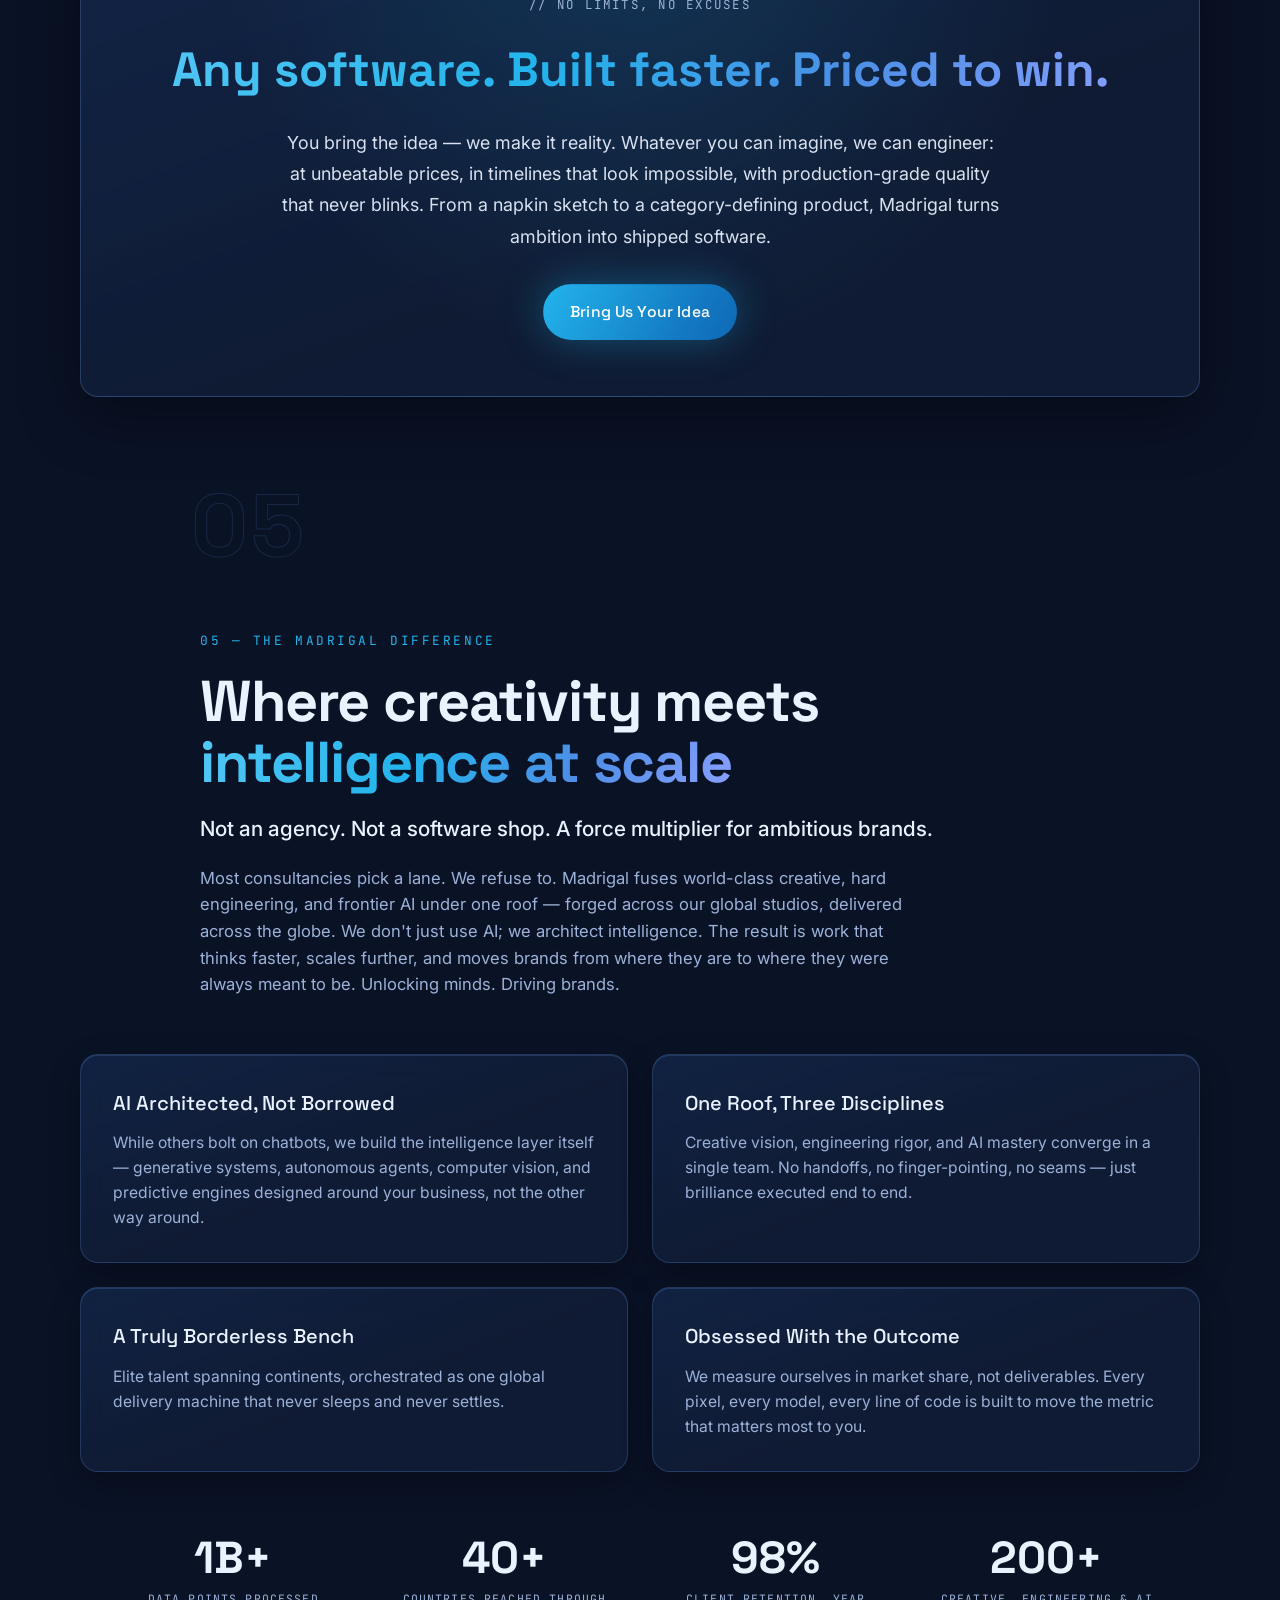
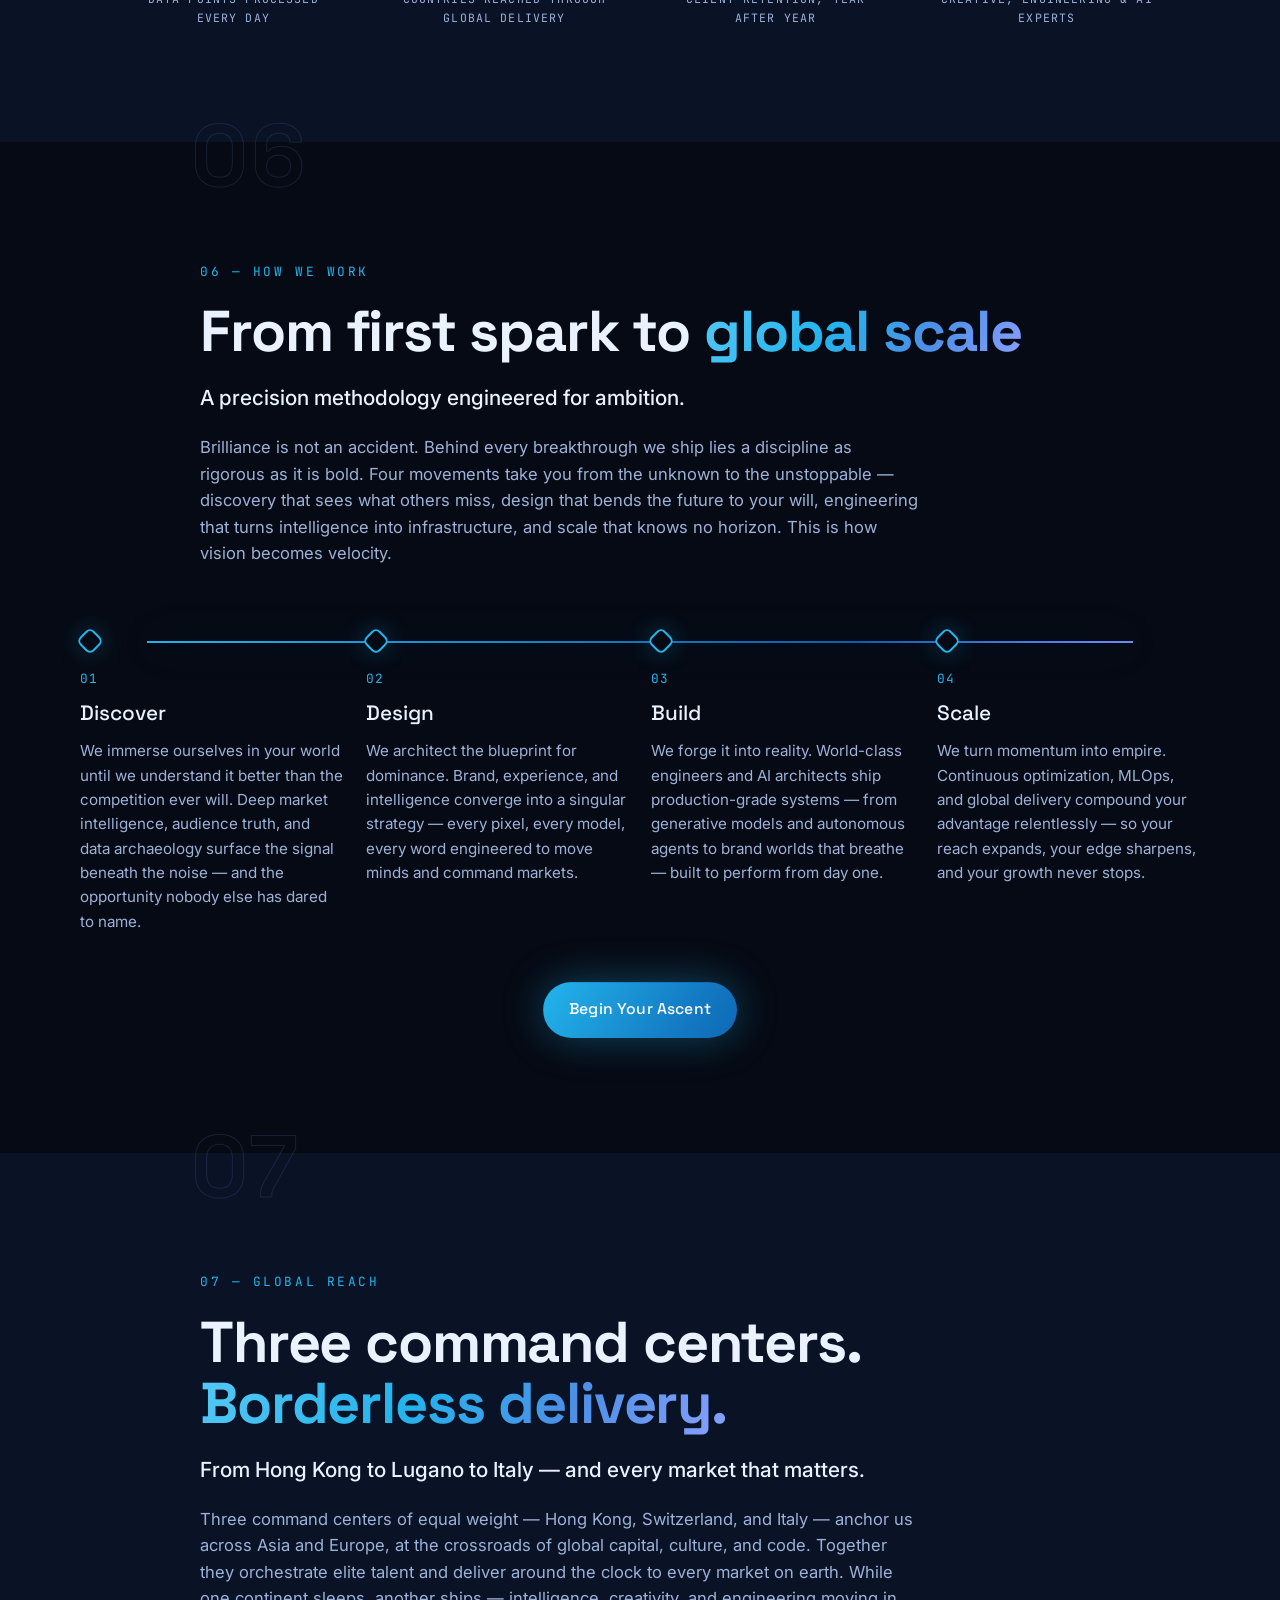
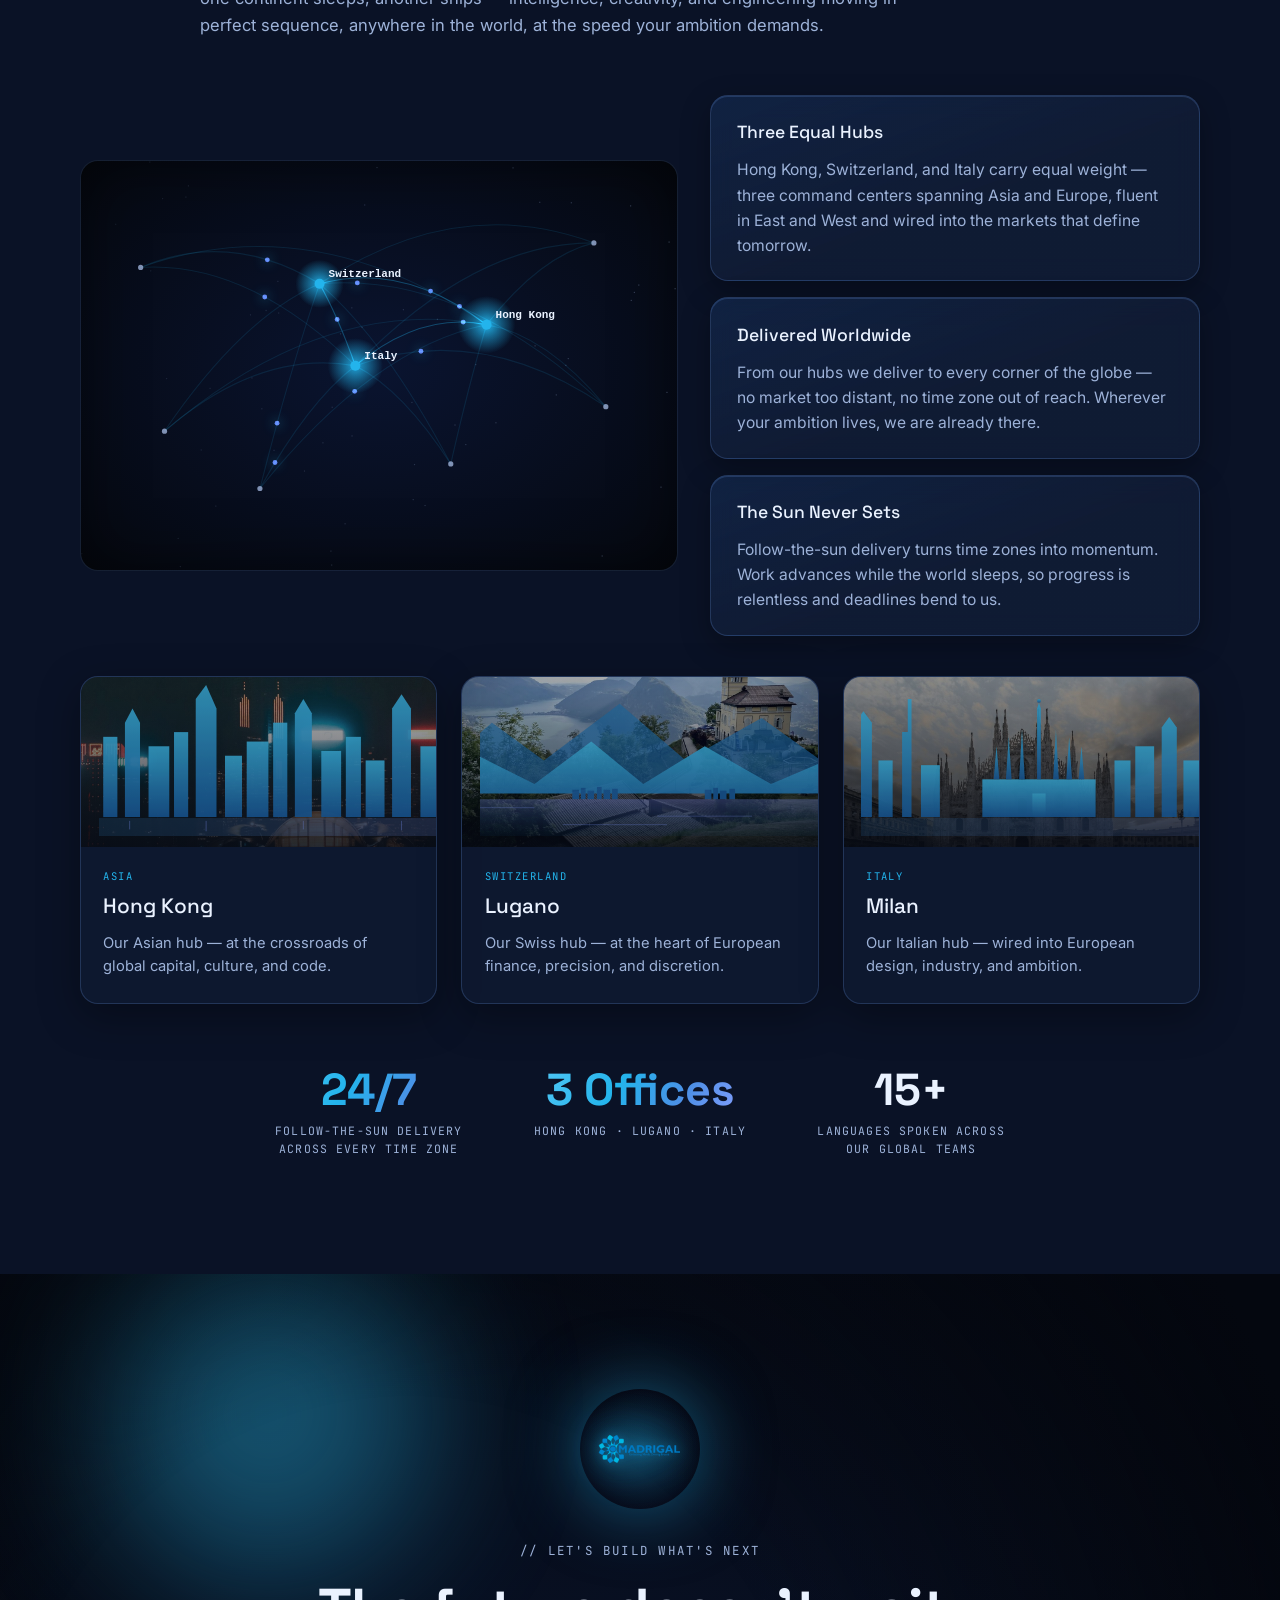
==== commit 2d5ab348: "SEO: pre-render dynamic sections into static HTML + compress images - Hydration-aware builders: AI/s" ====
--- a/index.html
+++ b/index.html
@@ -67,6 +67,10 @@
   <link href="https://fonts.googleapis.com/css2?family=Space+Grotesk:wght@500;700&family=Inter:wght@400;500;600&family=JetBrains+Mono:wght@500;700&display=swap" rel="stylesheet" />
 
   <link rel="stylesheet" href="styles.css" />
+
+  <!-- Without JS, the IntersectionObserver never fires, so reveal/flow elements
+       would stay hidden. Pre-rendered content is in the HTML — show it. -->
+  <noscript><style>.reveal{opacity:1!important;transform:none!important}.flow__fill{width:88%!important}</style></noscript>
 </head>
 <body>
   <a class="skip-link" href="#main" data-i18n="skip">Skip to content</a>
@@ -243,7 +247,9 @@
           <img src="assets/img/ai-abstract.jpg" alt="Abstract artificial-intelligence visual with flowing blue digital forms" data-i18n-attr="alt:img.ai" loading="lazy" decoding="async" />
         </figure>
 
-        <div class="ai-grid" id="aiGrid"></div>
+        <div class="ai-grid" id="aiGrid">
+<article class="glass-card ai-card tilt reveal"><div class="ai-card__glyph"><svg fill="none" stroke-linecap="round" stroke-linejoin="round" stroke-width="1.6" viewbox="0 0 32 32"><path d="M16 4v6M16 22v6M4 16h6M22 16h6M8 8l4 4M24 24l-4-4M24 8l-4 4M8 24l4-4" stroke="#23B4EC"></path><rect height="10" rx="3" stroke="#23B4EC" width="10" x="11" y="11"></rect></svg></div><span class="tag">AI Capability</span><h3>Generative AI &amp; LLM Applications</h3><p>Custom large language models, copilots, and generative engines fine-tuned to your domain — producing content, code, and decisions with human-grade fluency and machine-grade scale.</p></article><article class="glass-card ai-card tilt reveal"><div class="ai-card__glyph"><svg fill="none" stroke-linecap="round" stroke-linejoin="round" stroke-width="1.6" viewbox="0 0 32 32"><circle cx="6" cy="6" r="2.4" stroke="#23B4EC"></circle><circle cx="26" cy="6" r="2.4" stroke="#23B4EC"></circle><circle cx="6" cy="26" r="2.4" stroke="#23B4EC"></circle><circle cx="26" cy="26" r="2.4" stroke="#23B4EC"></circle><path d="M8 8l6 6M24 8l-6 6M8 24l6-6M24 24l-6-6" stroke="#23B4EC"></path><rect height="10" rx="3" stroke="#23B4EC" width="10" x="11" y="11"></rect></svg></div><span class="tag">AI Capability</span><h3>Machine Learning &amp; Deep Learning</h3><p>Neural architectures engineered to find the signal in the noise — recognizing patterns, predicting outcomes, and sharpening their edge with every dataset they touch.</p></article><article class="glass-card ai-card tilt reveal"><div class="ai-card__glyph"><svg fill="none" stroke-linecap="round" stroke-linejoin="round" stroke-width="1.6" viewbox="0 0 32 32"><path d="M5 8a3 3 0 0 1 3-3h16a3 3 0 0 1 3 3v9a3 3 0 0 1-3 3H12l-5 5v-5H8a3 3 0 0 1-3-3z" stroke="#23B4EC"></path><path d="M11 11h10M11 15h6" stroke="#23B4EC"></path></svg></div><span class="tag">AI Capability</span><h3>Natural Language Processing</h3><p>Systems that read, comprehend, and converse across languages — turning unstructured text and voice into structured intelligence your business can act on instantly.</p></article><article class="glass-card ai-card tilt reveal"><div class="ai-card__glyph"><svg fill="none" stroke-linecap="round" stroke-linejoin="round" stroke-width="1.6" viewbox="0 0 32 32"><path d="M2 16s5-8 14-8 14 8 14 8-5 8-14 8S2 16 2 16z" stroke="#23B4EC"></path><circle cx="16" cy="16" r="4" stroke="#23B4EC"></circle></svg></div><span class="tag">AI Capability</span><h3>Computer Vision</h3><p>Perception engines that see and interpret the physical world — detection, recognition, and real-time analysis that give machines the gift of sight.</p></article><article class="glass-card ai-card tilt reveal"><div class="ai-card__glyph"><svg fill="none" stroke-linecap="round" stroke-linejoin="round" stroke-width="1.6" viewbox="0 0 32 32"><path d="M5 27V5M5 27h22" stroke="#23B4EC"></path><path d="M9 22l5-7 4 4 6-10" stroke="#23B4EC"></path></svg></div><span class="tag">AI Capability</span><h3>Predictive &amp; Prescriptive Analytics</h3><p>Models that don't just forecast the future — they tell you what to do about it, converting raw data into decisive, revenue-shaping action.</p></article><article class="glass-card ai-card tilt reveal"><div class="ai-card__glyph"><svg fill="none" stroke-linecap="round" stroke-linejoin="round" stroke-width="1.6" viewbox="0 0 32 32"><circle cx="16" cy="10" r="4" stroke="#23B4EC"></circle><path d="M8 27c0-5 3.6-8 8-8s8 3 8 8M16 6V3M22 9l2-2M10 9L8 7" stroke="#23B4EC"></path></svg></div><span class="tag">AI Capability</span><h3>Autonomous AI Agents &amp; Workflow Automation</h3><p>Self-directed agents that plan, execute, and orchestrate complex work end to end — a tireless digital workforce that runs your operations around the clock.</p></article><article class="glass-card ai-card tilt reveal"><div class="ai-card__glyph"><svg fill="none" stroke-linecap="round" stroke-linejoin="round" stroke-width="1.6" viewbox="0 0 32 32"><path d="M6 5h9a3 3 0 0 1 3 3v19a4 4 0 0 0-4-4H6zM26 5h-9a3 3 0 0 0-3 3v19a4 4 0 0 1 4-4h8z" stroke="#23B4EC"></path></svg></div><span class="tag">AI Capability</span><h3>RAG &amp; Knowledge Systems</h3><p>Retrieval-augmented architectures that ground every answer in your proprietary knowledge — eliminating hallucination and turning institutional memory into instant intelligence.</p></article><article class="glass-card ai-card tilt reveal"><div class="ai-card__glyph"><svg fill="none" stroke-linecap="round" stroke-linejoin="round" stroke-width="1.6" viewbox="0 0 32 32"><circle cx="16" cy="16" r="4" stroke="#23B4EC"></circle><path d="M16 3v4M16 25v4M3 16h4M25 16h4M6.5 6.5l2.8 2.8M22.7 22.7l2.8 2.8M25.5 6.5l-2.8 2.8M9.3 22.7l-2.8 2.8" stroke="#23B4EC"></path></svg></div><span class="tag">AI Capability</span><h3>MLOps &amp; Data Engineering</h3><p>Industrial-grade pipelines that take models from notebook to production and keep them there — versioned, monitored, and bulletproof at planetary scale.</p></article><article class="glass-card ai-card tilt reveal"><div class="ai-card__glyph"><svg fill="none" stroke-linecap="round" stroke-linejoin="round" stroke-width="1.6" viewbox="0 0 32 32"><circle cx="16" cy="16" r="12" stroke="#23B4EC"></circle><path d="M21 11l-3 7-7 3 3-7z" stroke="#23B4EC"></path></svg></div><span class="tag">AI Capability</span><h3>AI Strategy &amp; Transformation</h3><p>Boardroom to backend, we chart the roadmap and build the reality — embedding intelligence into the core of your enterprise as durable competitive advantage.</p></article>
+        </div>
 
         <p class="manifesto-line gradient-text reveal" data-i18n="ai.line">We architect intelligence.</p>
 
@@ -268,7 +274,9 @@
           <p class="section__body" data-i18n="services.body">Beyond our flagship AI practice lies a complete creative and engineering powerhouse — a single, vertically integrated force that takes a brand from first spark to global scale. Strategy, story, software, and signal, fused into one relentless pursuit of excellence. From three equal hubs to a borderless delivery network that spans the globe, Madrigal builds the brands that define their categories. Every service below is sharpened by the same intelligence layer — so nothing we touch is ordinary.</p>
         </div>
 
-        <ul class="rows" id="serviceRows"></ul>
+        <ul class="rows" id="serviceRows">
+<li class="row reveal"><button aria-controls="row-body-1" aria-expanded="false" class="row__top" type="button"><span class="row__idx">01</span><h3 class="row__title">Digital Marketing</h3><span aria-hidden="true" class="row__plus">+</span></button><div class="row__body" id="row-body-1"><p>SEO, social, PPC, and content orchestrated as one weapon. We don't chase audiences — we engineer demand, dominate search, and turn attention into compounding growth.</p></div></li><li class="row reveal"><button aria-controls="row-body-2" aria-expanded="false" class="row__top" type="button"><span class="row__idx">02</span><h3 class="row__title">Brand Development &amp; Identity</h3><span aria-hidden="true" class="row__plus">+</span></button><div class="row__body" id="row-body-2"><p>We forge identities that command the room before a word is spoken. Naming, positioning, and visual systems built to outlast trends and outclass every competitor in sight.</p></div></li><li class="row reveal"><button aria-controls="row-body-3" aria-expanded="false" class="row__top" type="button"><span class="row__idx">03</span><h3 class="row__title">Content Creation</h3><span aria-hidden="true" class="row__plus">+</span></button><div class="row__body" id="row-body-3"><p>Cinematic content engineered for impact at scale. Words, visuals, and motion crafted to stop the scroll, move the market, and make your brand impossible to ignore.</p></div></li><li class="row reveal"><button aria-controls="row-body-4" aria-expanded="false" class="row__top" type="button"><span class="row__idx">04</span><h3 class="row__title">Data &amp; Analytics</h3><span aria-hidden="true" class="row__plus">+</span></button><div class="row__body" id="row-body-4"><p>We convert raw data into decisive advantage. Real-time intelligence, predictive modeling, and dashboards that don't just report the future — they help you author it.</p></div></li><li class="row reveal"><button aria-controls="row-body-5" aria-expanded="false" class="row__top" type="button"><span class="row__idx">05</span><h3 class="row__title">IT Outsourcing &amp; Software</h3><span aria-hidden="true" class="row__plus">+</span></button><div class="row__body" id="row-body-5"><p>Mission-grade engineering in Java, Python, and C++, backed by elite systems architects. A borderless global talent network, building software that simply doesn't break.</p></div></li><li class="row reveal"><button aria-controls="row-body-6" aria-expanded="false" class="row__top" type="button"><span class="row__idx">06</span><h3 class="row__title">Mobile &amp; IoT</h3><span aria-hidden="true" class="row__plus">+</span></button><div class="row__body" id="row-body-6"><p>Flawless iOS and Android experiences, connected hardware, and IoT ecosystems engineered as one. We wire the physical and digital worlds into a single, intelligent fabric.</p></div></li>
+        </ul>
 
         <div class="section__cta reveal"><a class="btn btn--gradient" href="#contact" data-i18n="services.cta">Build Your Category-Defining Brand</a></div>
       </div>
@@ -288,7 +296,9 @@
           <img src="assets/img/datacenter.jpg" alt="Rows of illuminated server racks in a dark modern data center" data-i18n-attr="alt:img.datacenter" loading="lazy" decoding="async" />
         </figure>
 
-        <div class="ai-grid" id="hostingGrid"></div>
+        <div class="ai-grid" id="hostingGrid">
+<article class="glass-card ai-card tilt reveal"><div class="ai-card__glyph"><svg fill="none" stroke-linecap="round" stroke-linejoin="round" stroke-width="1.6" viewbox="0 0 32 32"><rect height="8" rx="2" stroke="#23B4EC" width="22" x="5" y="6"></rect><rect height="8" rx="2" stroke="#23B4EC" width="22" x="5" y="18"></rect><path d="M9 10h.01M9 22h.01M13 10h.01M13 22h.01" stroke="#23B4EC"></path></svg></div><span class="tag">Managed Hosting</span><h3>Web Hosting</h3><p>Blazing-fast, hardened, globally-distributed hosting with elite uptime. Your sites and apps served at the speed of light and watched around the clock.</p></article><article class="glass-card ai-card tilt reveal"><div class="ai-card__glyph"><svg fill="none" stroke-linecap="round" stroke-linejoin="round" stroke-width="1.6" viewbox="0 0 32 32"><circle cx="16" cy="16" r="12" stroke="#23B4EC"></circle><path d="M4 16h24M16 4c4.5 4 4.5 20 0 24M16 4c-4.5 4-4.5 20 0 24" stroke="#23B4EC"></path></svg></div><span class="tag">Domains</span><h3>Domain Registration</h3><p>Claim, transfer, and manage domains across every TLD — with DNS, SSL, and privacy handled end to end. Your name on the internet, secured for good.</p></article><article class="glass-card ai-card tilt reveal"><div class="ai-card__glyph"><svg fill="none" stroke-linecap="round" stroke-linejoin="round" stroke-width="1.6" viewbox="0 0 32 32"><rect height="20" rx="2.5" stroke="#23B4EC" width="24" x="4" y="6"></rect><path d="M4 12h24M8 9h.01M11 9h.01M14 9h.01" stroke="#23B4EC"></path></svg></div><span class="tag">Web Development</span><h3>Websites</h3><p>Striking, lightning-fast websites engineered to convert — from landing pages to full platforms, designed and built to outclass the competition.</p></article><article class="glass-card ai-card tilt reveal"><div class="ai-card__glyph"><svg fill="none" stroke-linecap="round" stroke-linejoin="round" stroke-width="1.6" viewbox="0 0 32 32"><rect height="24" rx="2.5" stroke="#23B4EC" width="16" x="8" y="4"></rect><path d="M11 9h10M11 14h10M11 19h6" stroke="#23B4EC"></path><path d="M20 19h1.5" stroke="#23B4EC"></path></svg></div><span class="tag">Infrastructure</span><h3>Shared &amp; Dedicated Servers</h3><p>From cost-efficient shared environments to raw dedicated iron — provisioned, secured, and scaled to your exact workload. Total power, zero compromise.</p></article>
+        </div>
       </div>
     </section>
 
@@ -376,7 +386,9 @@
           <p class="section__body" data-i18n="work.body">Most consultancies pick a lane. We refuse to. Madrigal fuses world-class creative, hard engineering, and frontier AI under one roof — forged across our global studios, delivered across the globe. We don't just use AI; we architect intelligence. The result is work that thinks faster, scales further, and moves brands from where they are to where they were always meant to be. Unlocking minds. Driving brands.</p>
         </div>
 
-        <div class="why-grid" id="whyGrid"></div>
+        <div class="why-grid" id="whyGrid">
+<article class="glass-card tilt reveal"><h3>AI Architected, Not Borrowed</h3><p>While others bolt on chatbots, we build the intelligence layer itself — generative systems, autonomous agents, computer vision, and predictive engines designed around your business, not the other way around.</p></article><article class="glass-card tilt reveal"><h3>One Roof, Three Disciplines</h3><p>Creative vision, engineering rigor, and AI mastery converge in a single team. No handoffs, no finger-pointing, no seams — just brilliance executed end to end.</p></article><article class="glass-card tilt reveal"><h3>A Truly Borderless Bench</h3><p>Elite talent spanning continents, orchestrated as one global delivery machine that never sleeps and never settles.</p></article><article class="glass-card tilt reveal"><h3>Obsessed With the Outcome</h3><p>We measure ourselves in market share, not deliverables. Every pixel, every model, every line of code is built to move the metric that matters most to you.</p></article>
+        </div>
 
         <ul class="band__grid band__grid--inline reveal">
           <li class="band__item"><span class="band__v" data-count="1" data-suffix="B+">0</span><span class="band__l" data-i18n="work.b1">Data points processed every day</span></li>
@@ -397,7 +409,9 @@
           <p class="section__body" data-i18n="process.body">Brilliance is not an accident. Behind every breakthrough we ship lies a discipline as rigorous as it is bold. Four movements take you from the unknown to the unstoppable — discovery that sees what others miss, design that bends the future to your will, engineering that turns intelligence into infrastructure, and scale that knows no horizon. This is how vision becomes velocity.</p>
         </div>
 
-        <ol class="flow" id="flow"></ol>
+        <ol class="flow" id="flow">
+<span class="flow__fill"></span><li class="flow__node reveal"><span aria-hidden="true" class="flow__dot"></span><span class="flow__idx">01</span><h3 class="flow__title">Discover</h3><p>We immerse ourselves in your world until we understand it better than the competition ever will. Deep market intelligence, audience truth, and data archaeology surface the signal beneath the noise — and the opportunity nobody else has dared to name.</p></li><li class="flow__node reveal"><span aria-hidden="true" class="flow__dot"></span><span class="flow__idx">02</span><h3 class="flow__title">Design</h3><p>We architect the blueprint for dominance. Brand, experience, and intelligence converge into a singular strategy — every pixel, every model, every word engineered to move minds and command markets.</p></li><li class="flow__node reveal"><span aria-hidden="true" class="flow__dot"></span><span class="flow__idx">03</span><h3 class="flow__title">Build</h3><p>We forge it into reality. World-class engineers and AI architects ship production-grade systems — from generative models and autonomous agents to brand worlds that breathe — built to perform from day one.</p></li><li class="flow__node reveal"><span aria-hidden="true" class="flow__dot"></span><span class="flow__idx">04</span><h3 class="flow__title">Scale</h3><p>We turn momentum into empire. Continuous optimization, MLOps, and global delivery compound your advantage relentlessly — so your reach expands, your edge sharpens, and your growth never stops.</p></li>
+        </ol>
 
         <div class="section__cta reveal"><a class="btn btn--gradient" href="#contact" data-i18n="process.cta">Begin Your Ascent</a></div>
       </div>
@@ -424,7 +438,9 @@
           </div>
         </div>
 
-        <div class="offices" id="offices"></div>
+        <div class="offices" id="offices">
+<article class="office-card reveal"><div class="office-card__media"><img alt="Hong Kong skyline illuminated at night" decoding="async" loading="lazy" src="assets/img/city-hongkong.jpg"/><img alt="" aria-hidden="true" class="office-card__skyline" decoding="async" loading="lazy" src="assets/img/skyline-hongkong.svg"/></div><div class="office-card__body"><p class="office-card__role">Asia</p><h3 class="office-card__city">Hong Kong</h3><p class="office-card__line">Our Asian hub — at the crossroads of global capital, culture, and code.</p></div></article><article class="office-card reveal"><div class="office-card__media"><img alt="Lake Lugano and the surrounding Swiss mountains" decoding="async" loading="lazy" src="assets/img/city-lugano.jpg"/><img alt="" aria-hidden="true" class="office-card__skyline" decoding="async" loading="lazy" src="assets/img/skyline-lugano.svg"/></div><div class="office-card__body"><p class="office-card__role">Switzerland</p><h3 class="office-card__city">Lugano</h3><p class="office-card__line">Our Swiss hub — at the heart of European finance, precision, and discretion.</p></div></article><article class="office-card reveal"><div class="office-card__media"><img alt="View over Milan with the Duomo" decoding="async" loading="lazy" src="assets/img/city-milan.jpg"/><img alt="" aria-hidden="true" class="office-card__skyline" decoding="async" loading="lazy" src="assets/img/skyline-milan.svg"/></div><div class="office-card__body"><p class="office-card__role">Italy</p><h3 class="office-card__city">Milan</h3><p class="office-card__line">Our Italian hub — wired into European design, industry, and ambition.</p></div></article>
+        </div>
 
         <ul class="band__grid band__grid--inline reveal">
           <li class="band__item"><span class="band__v gradient-text">24/7</span><span class="band__l" data-i18n="global.b1">Follow-the-sun delivery across every time zone</span></li>
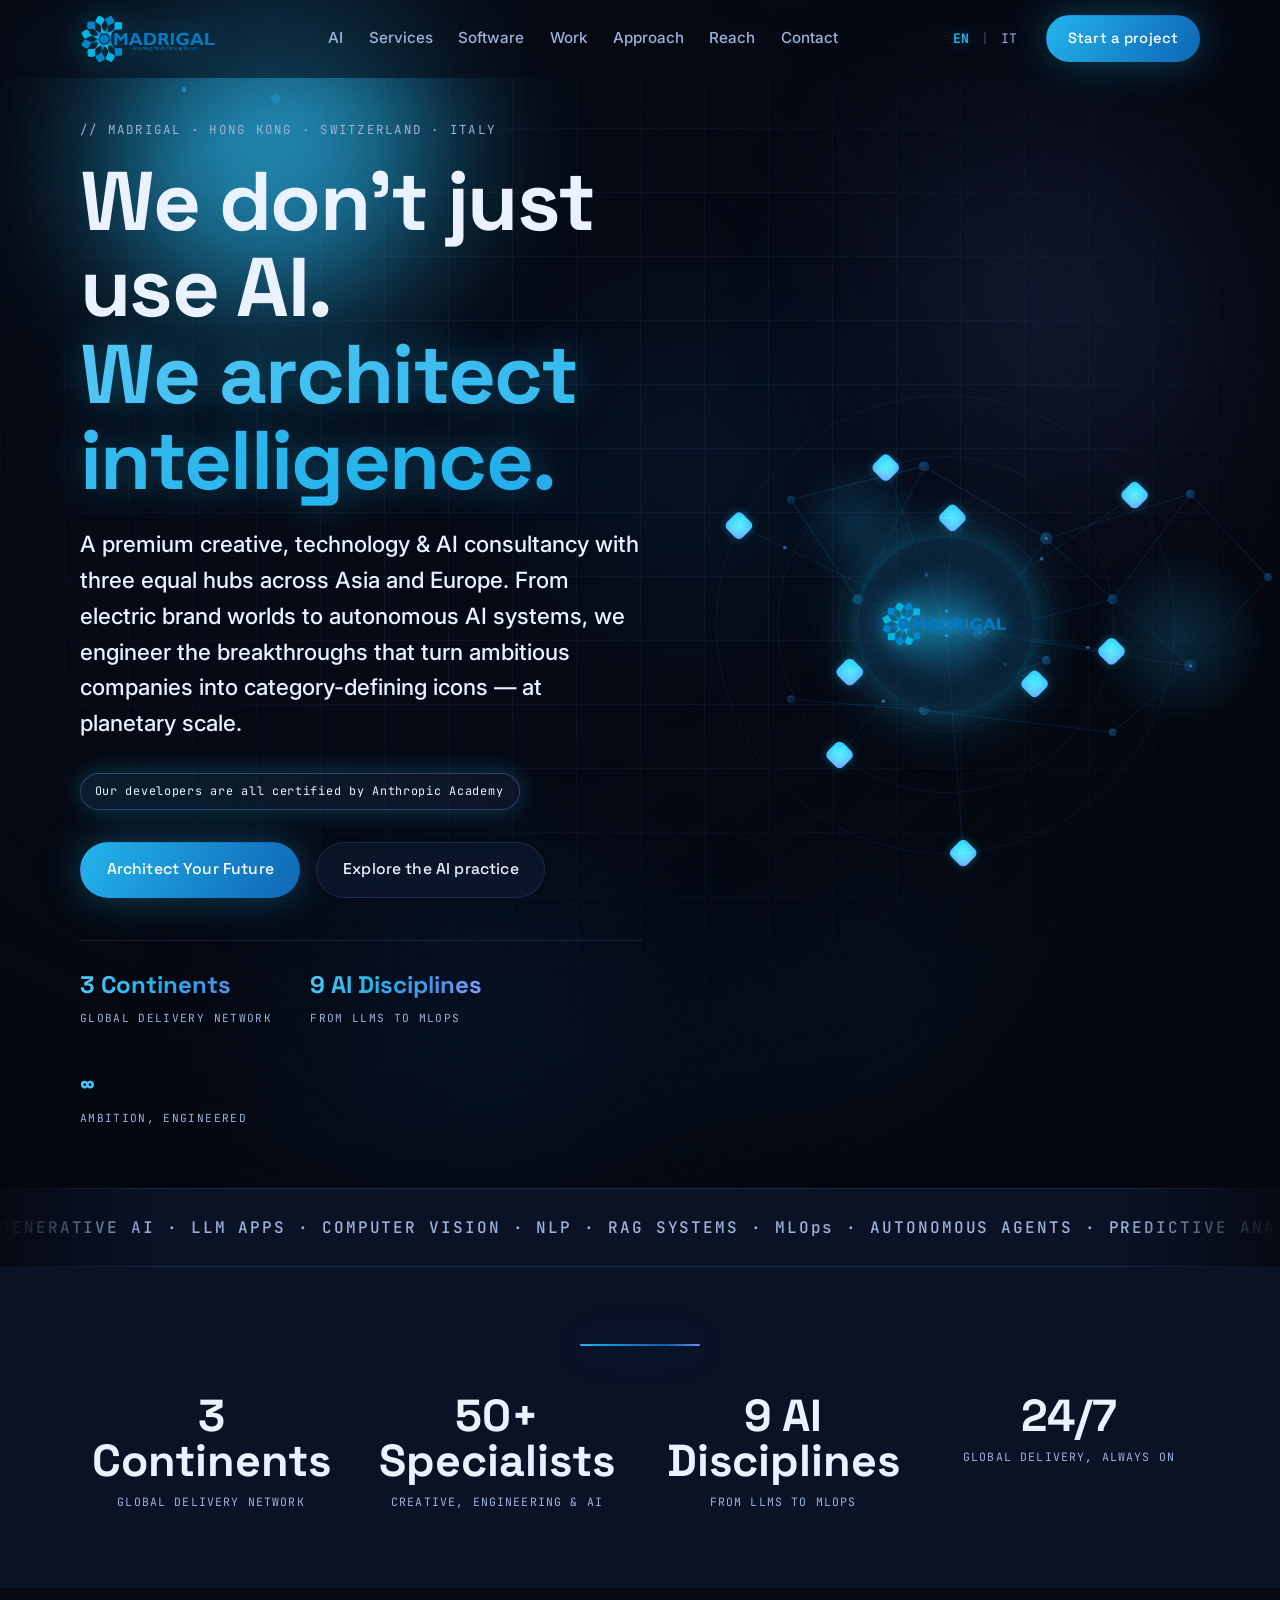
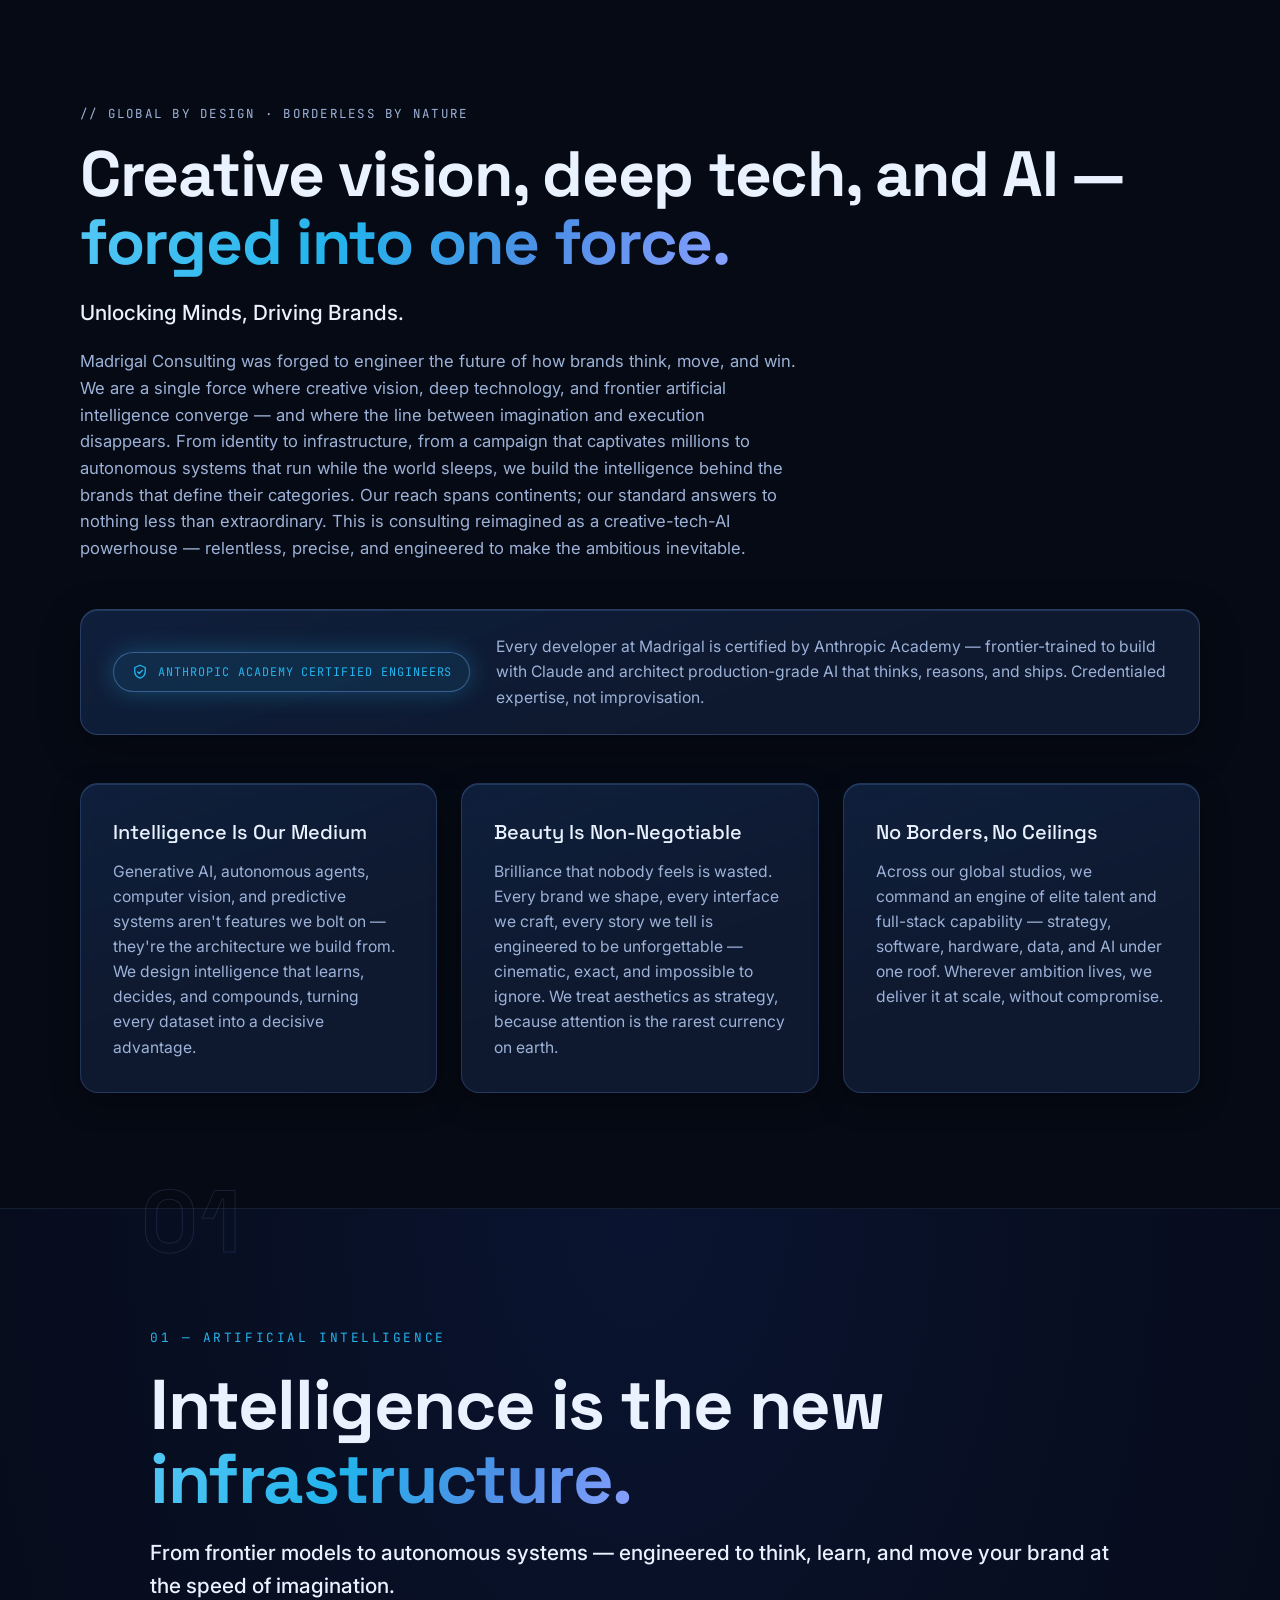
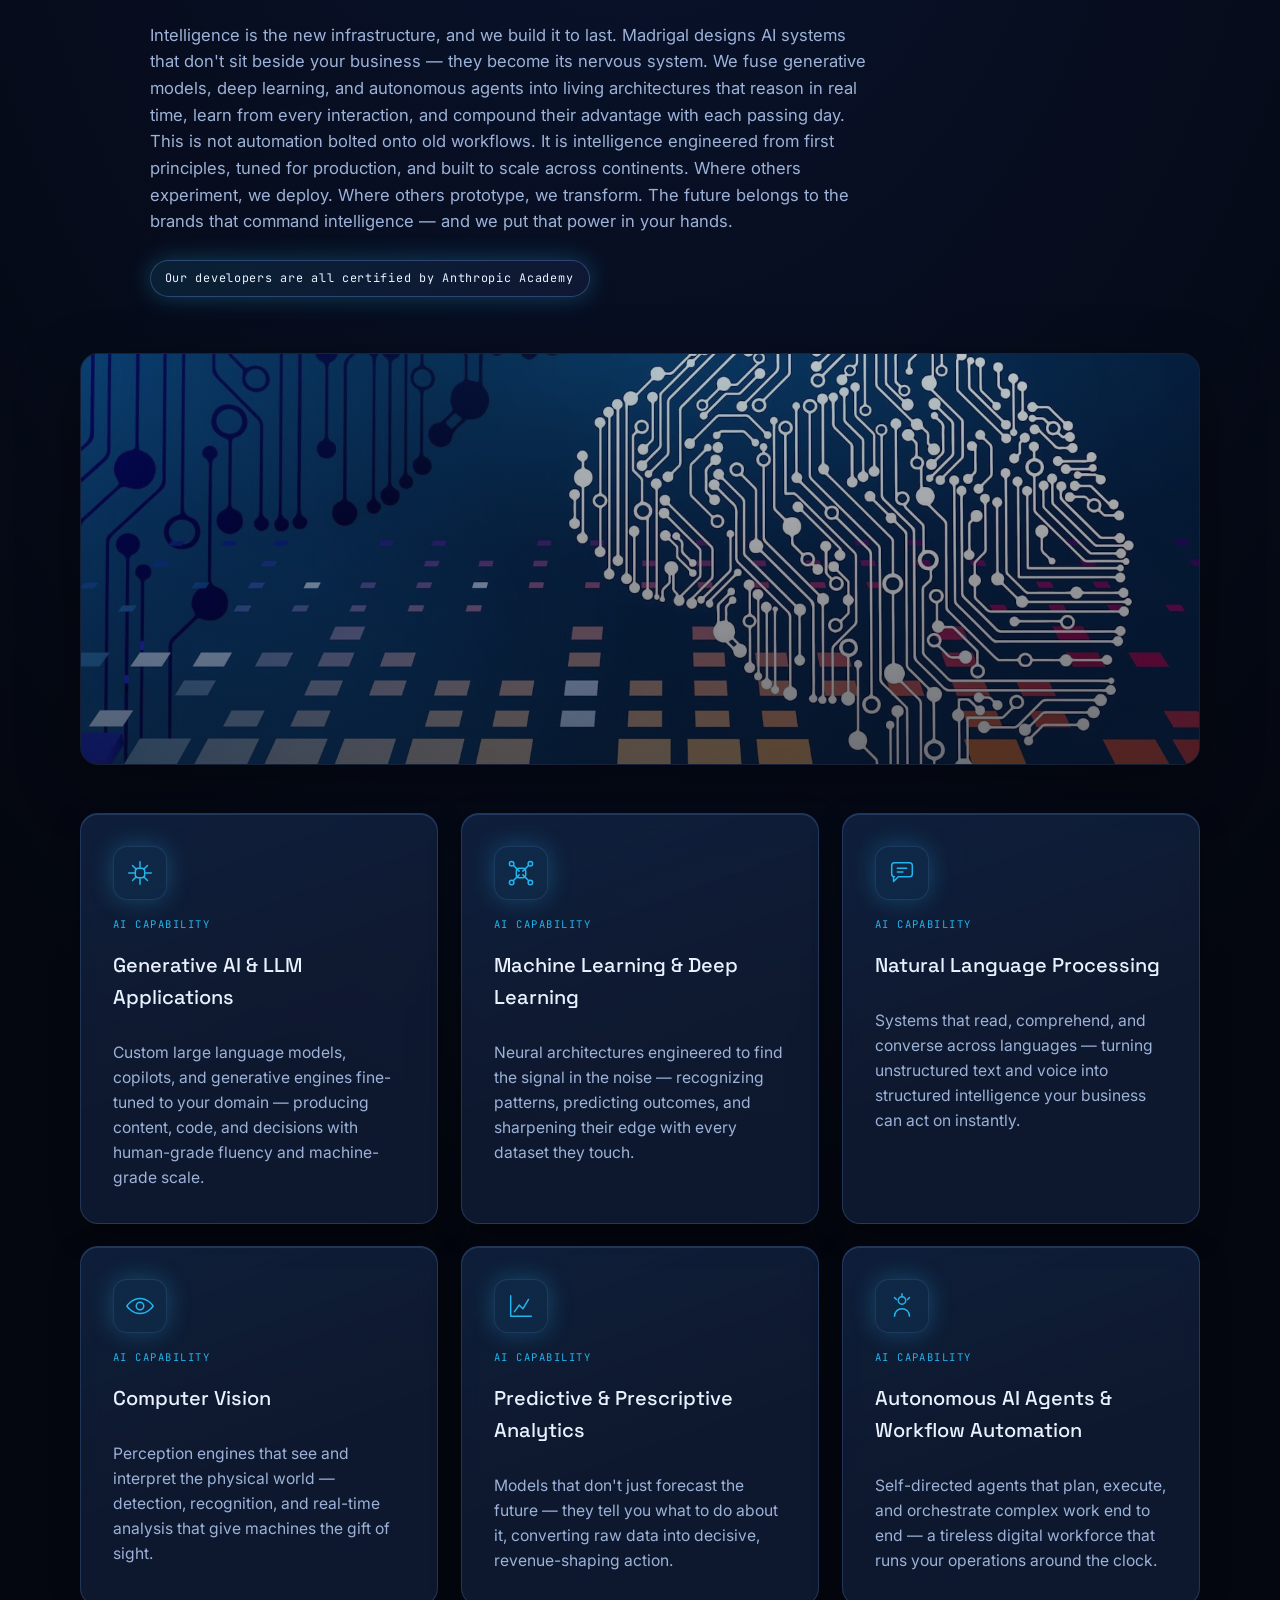
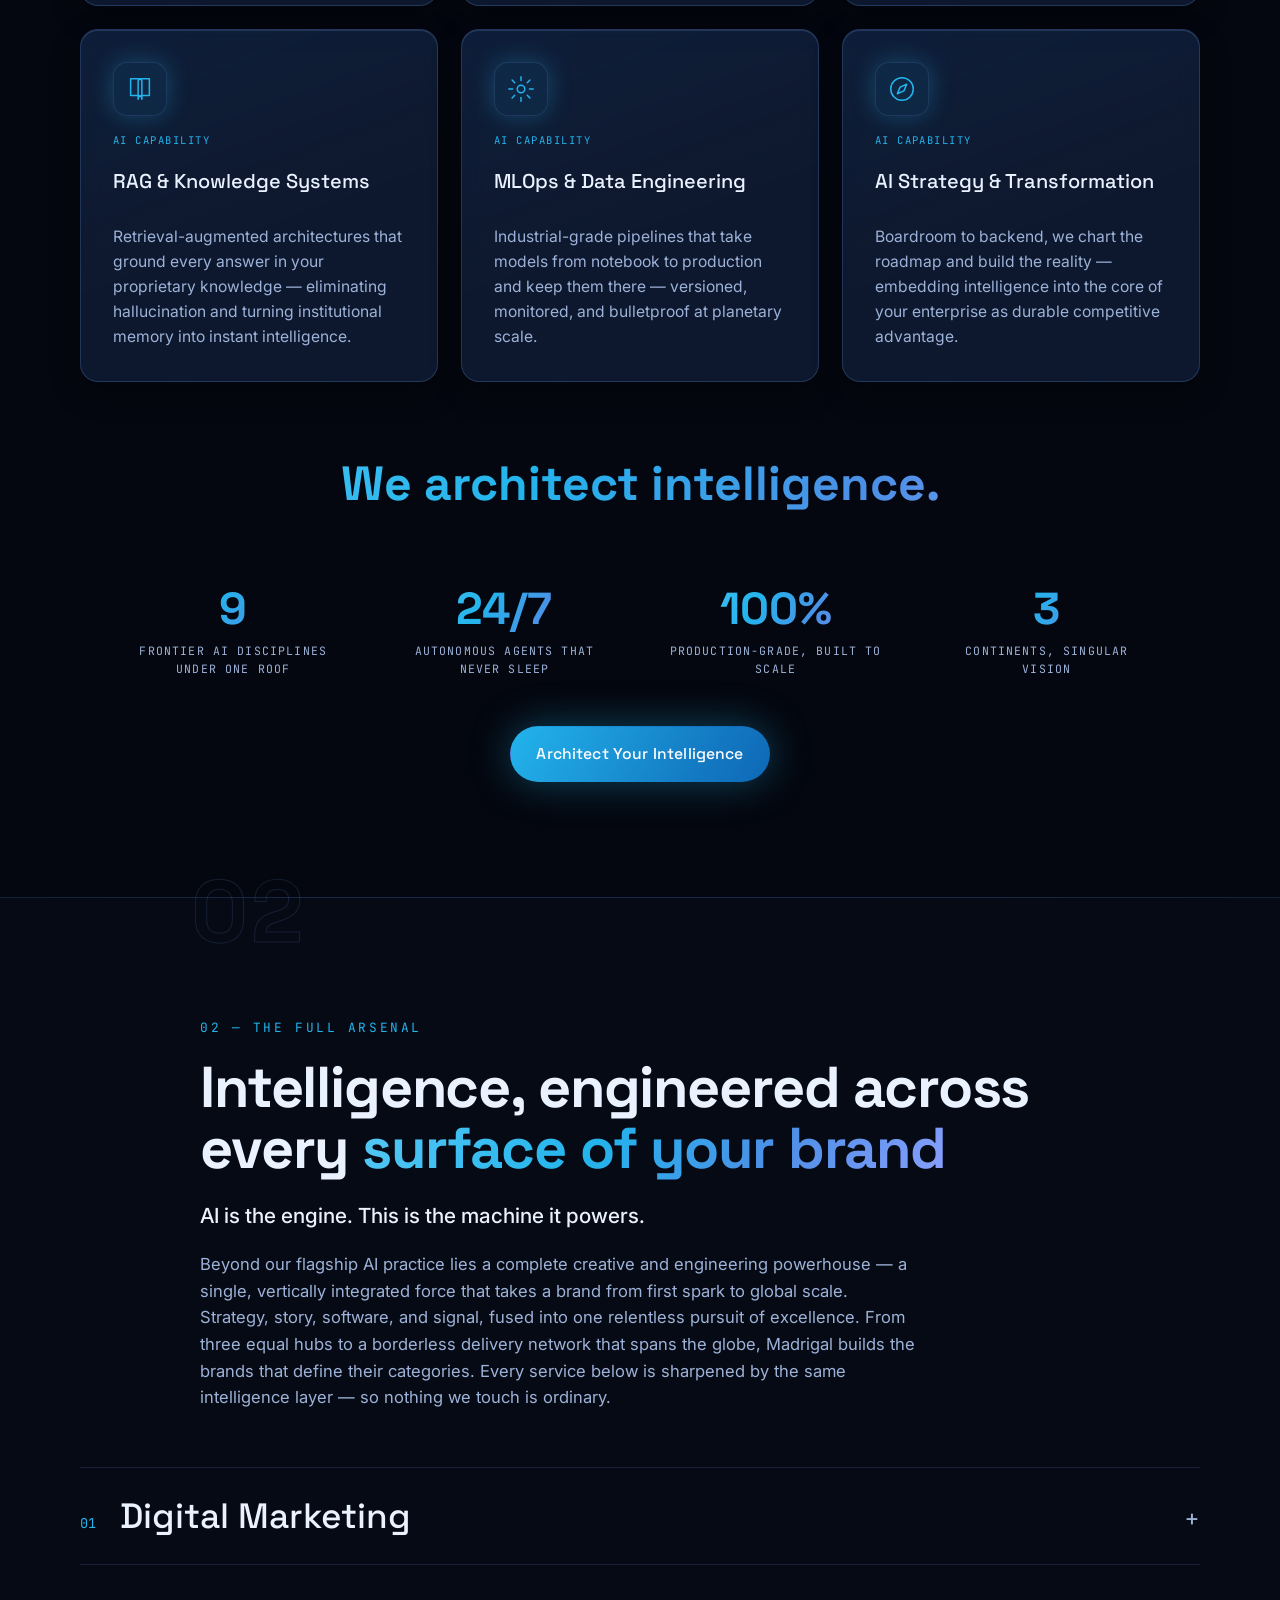
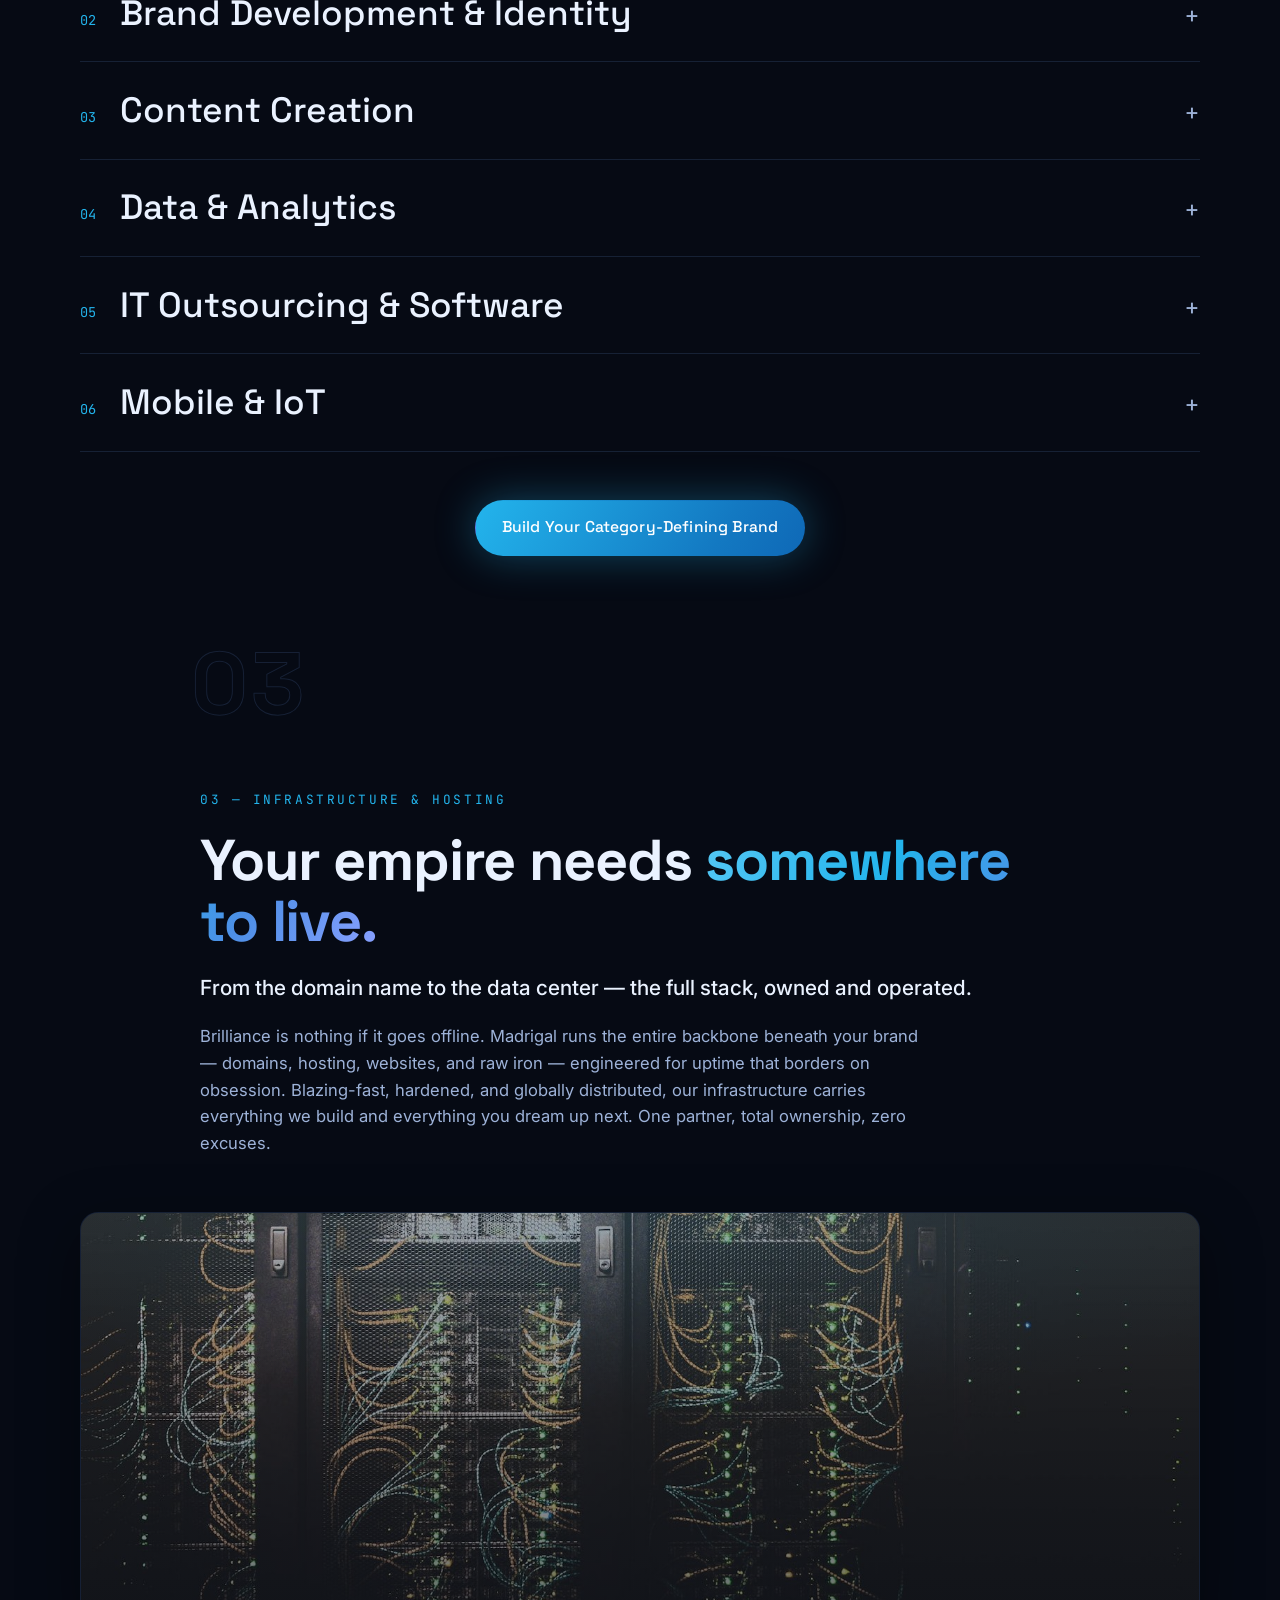
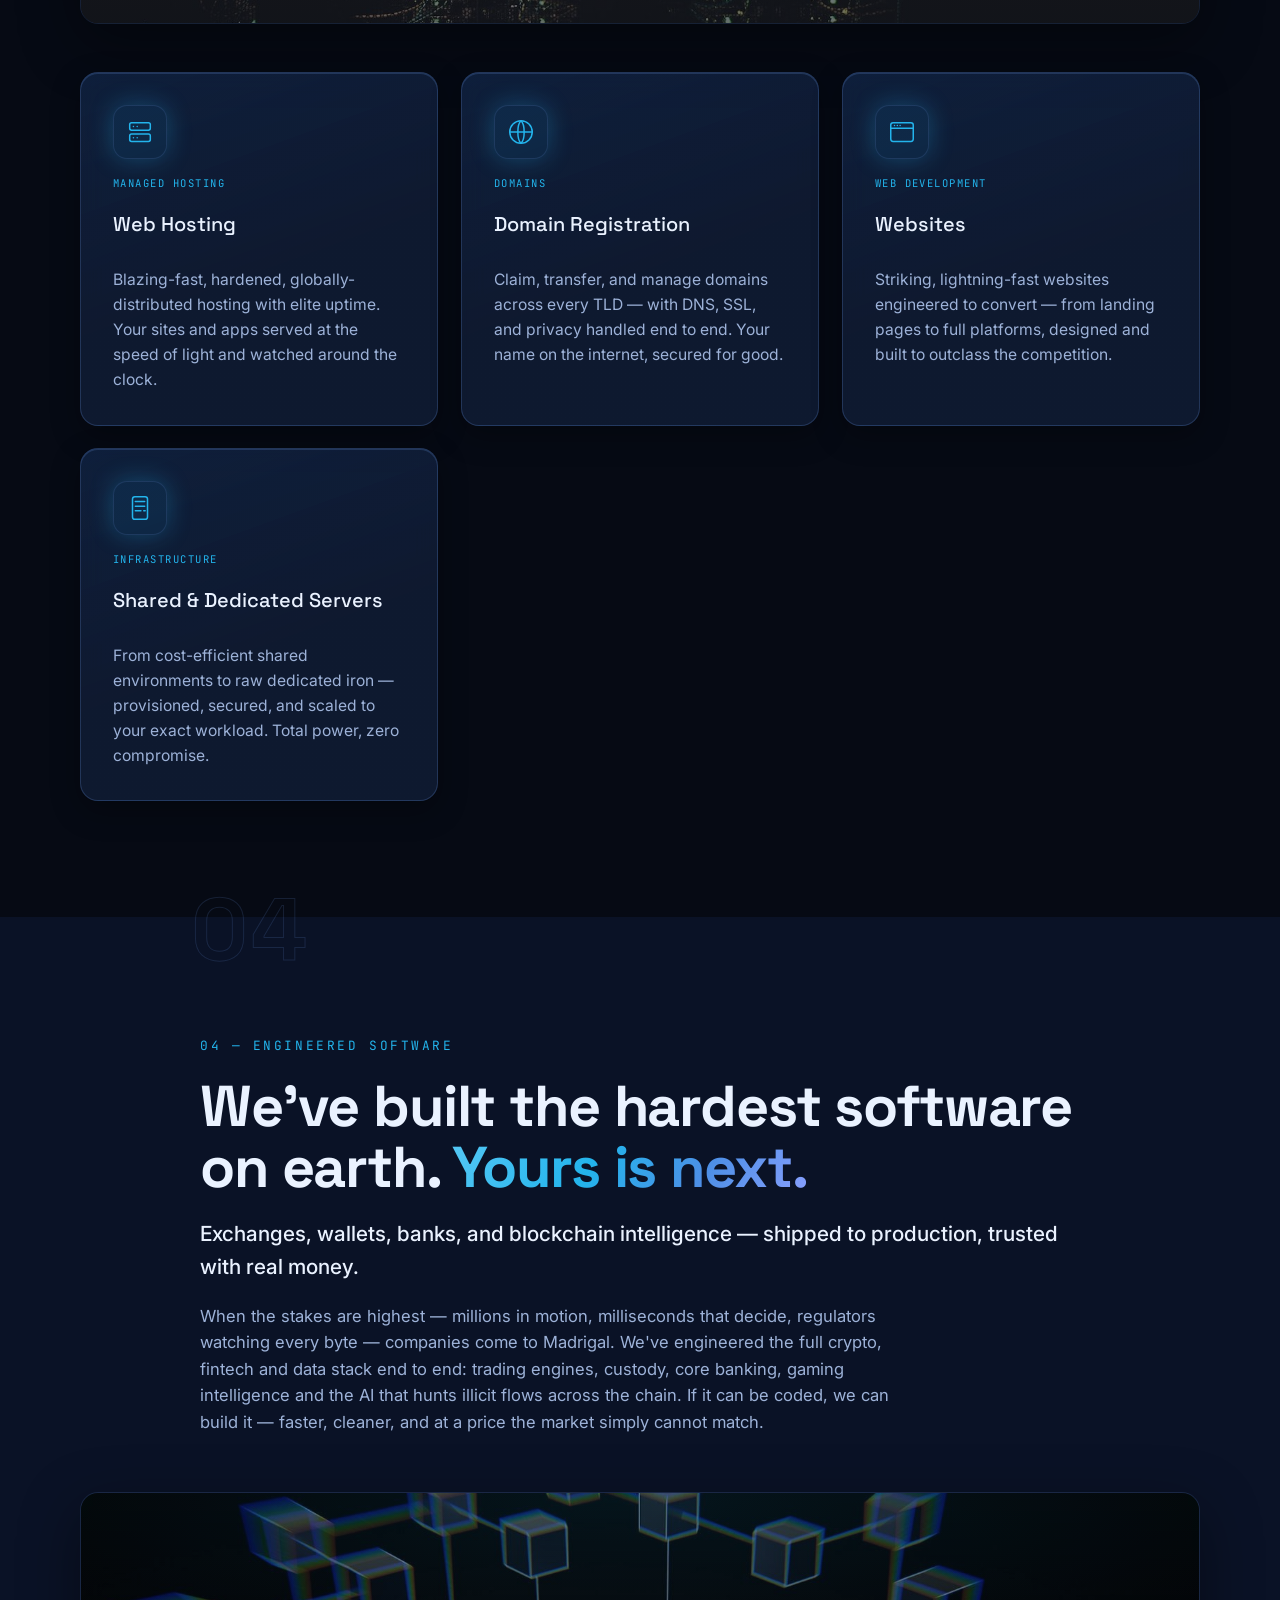
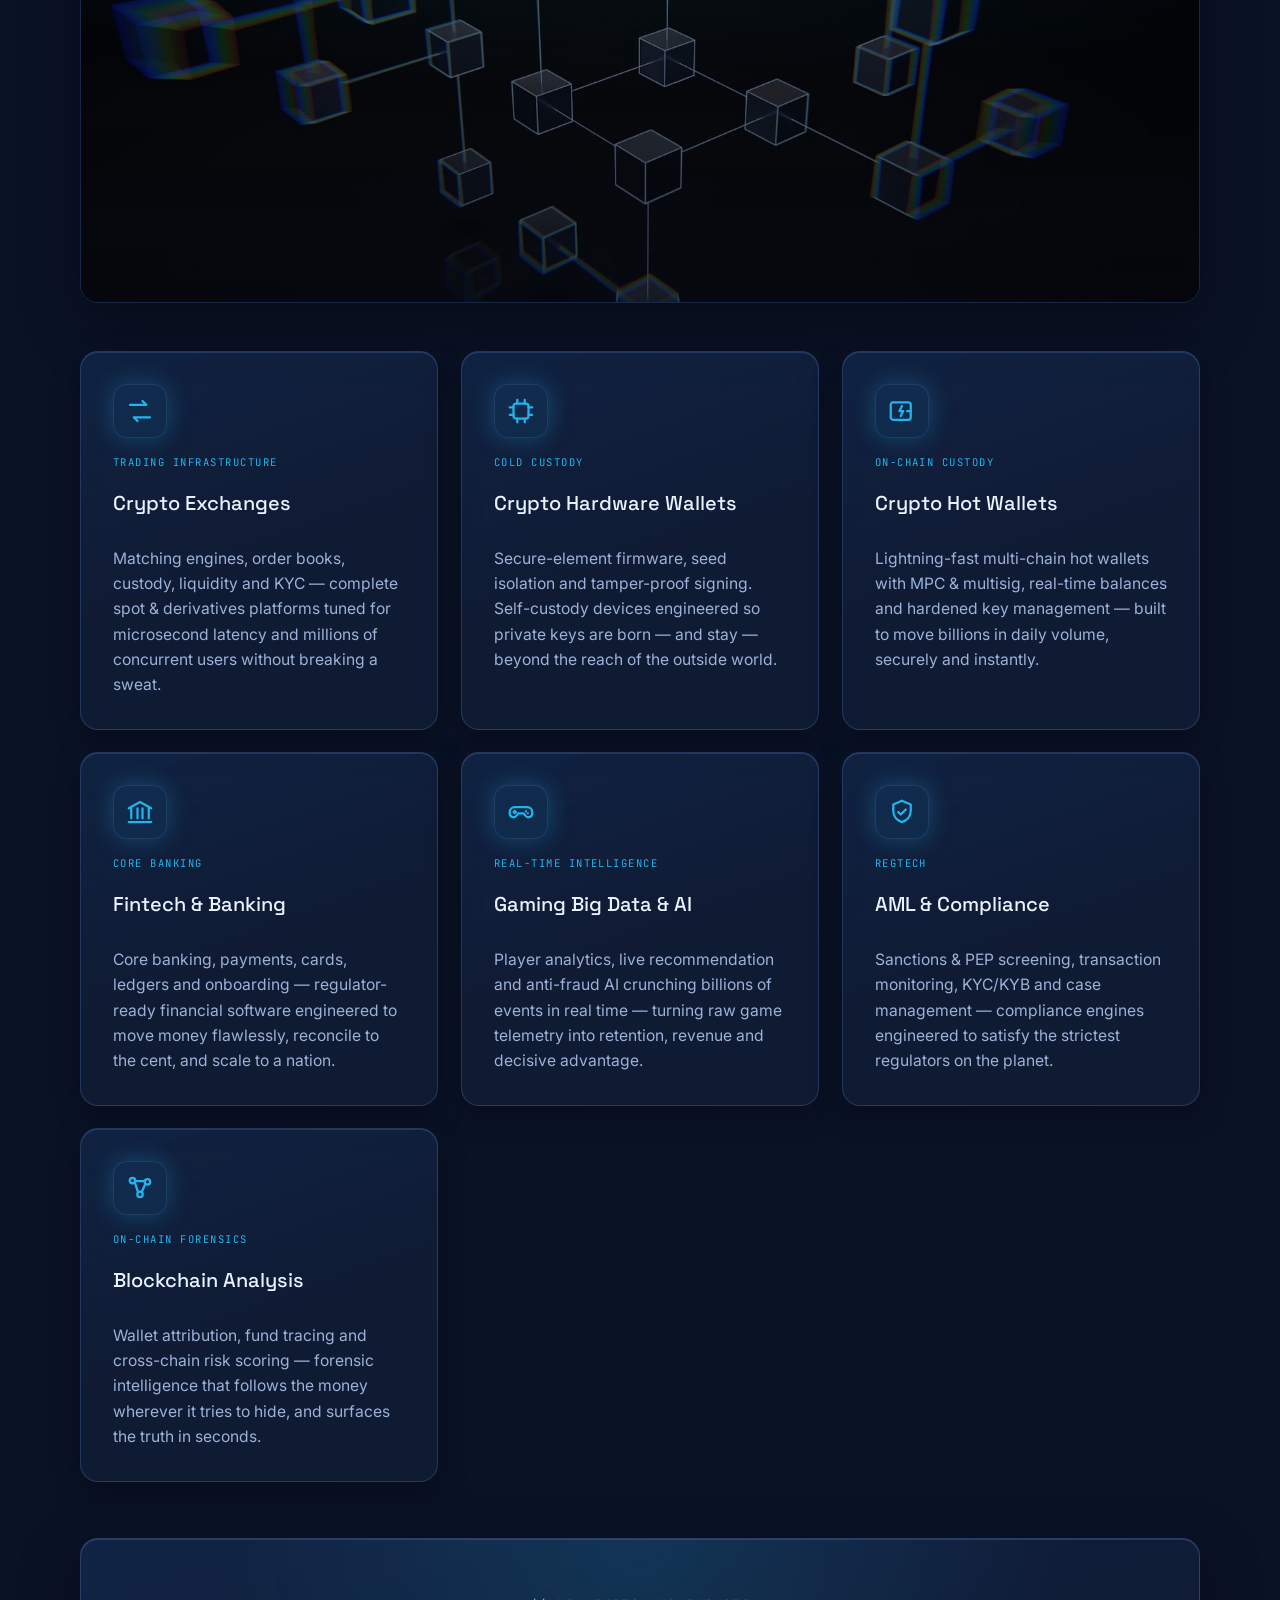
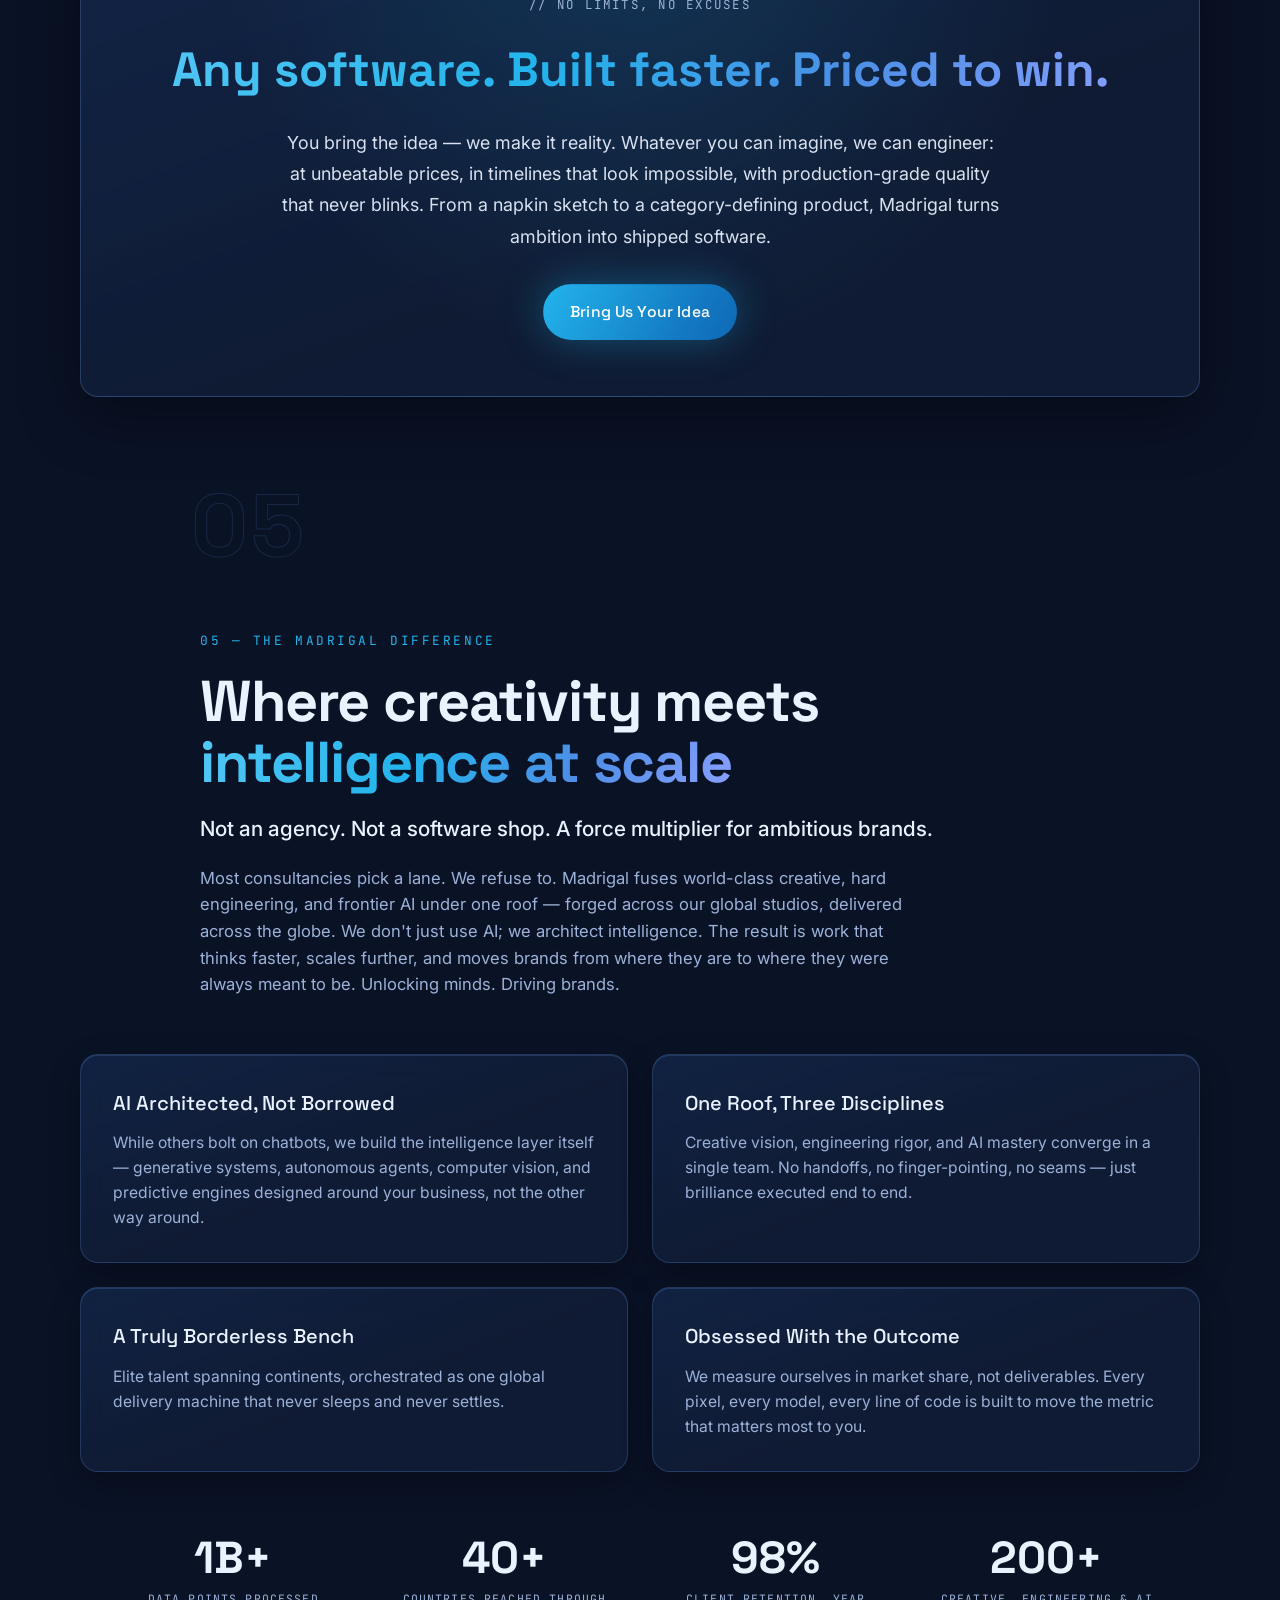
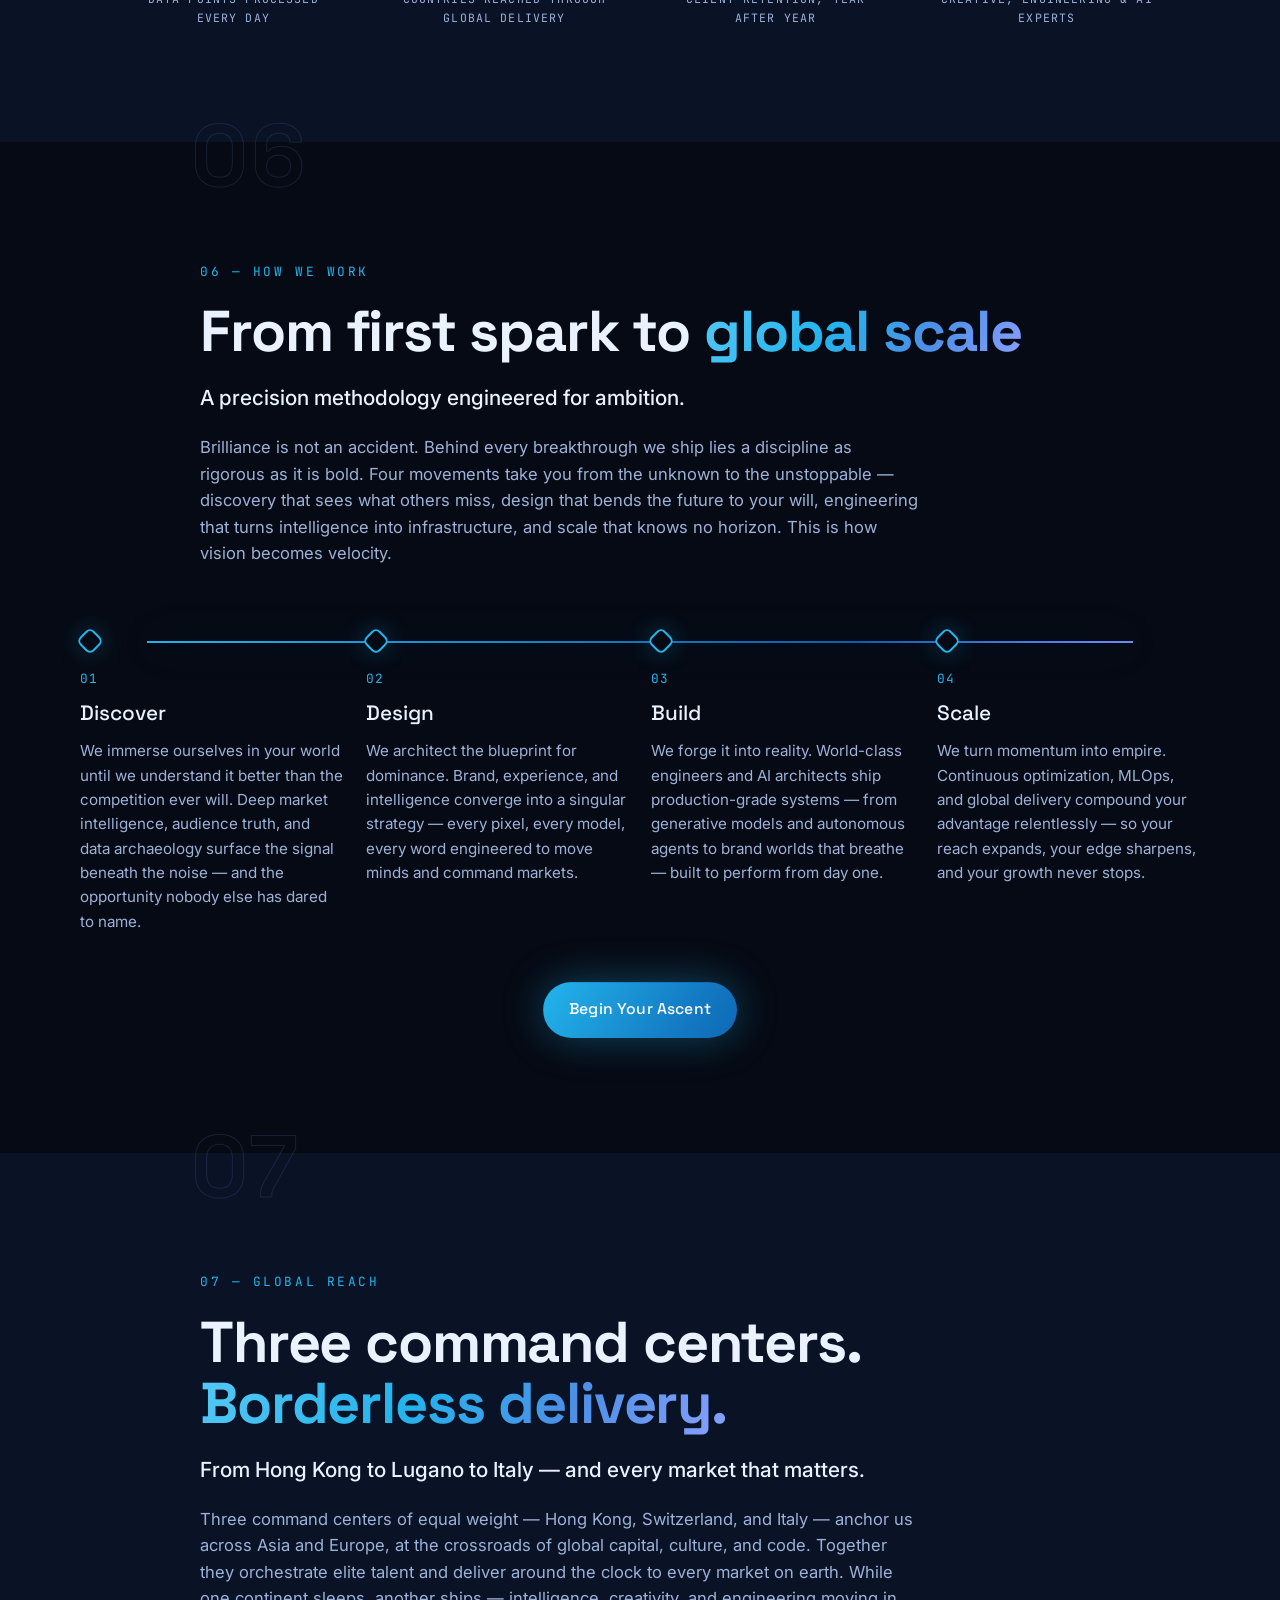
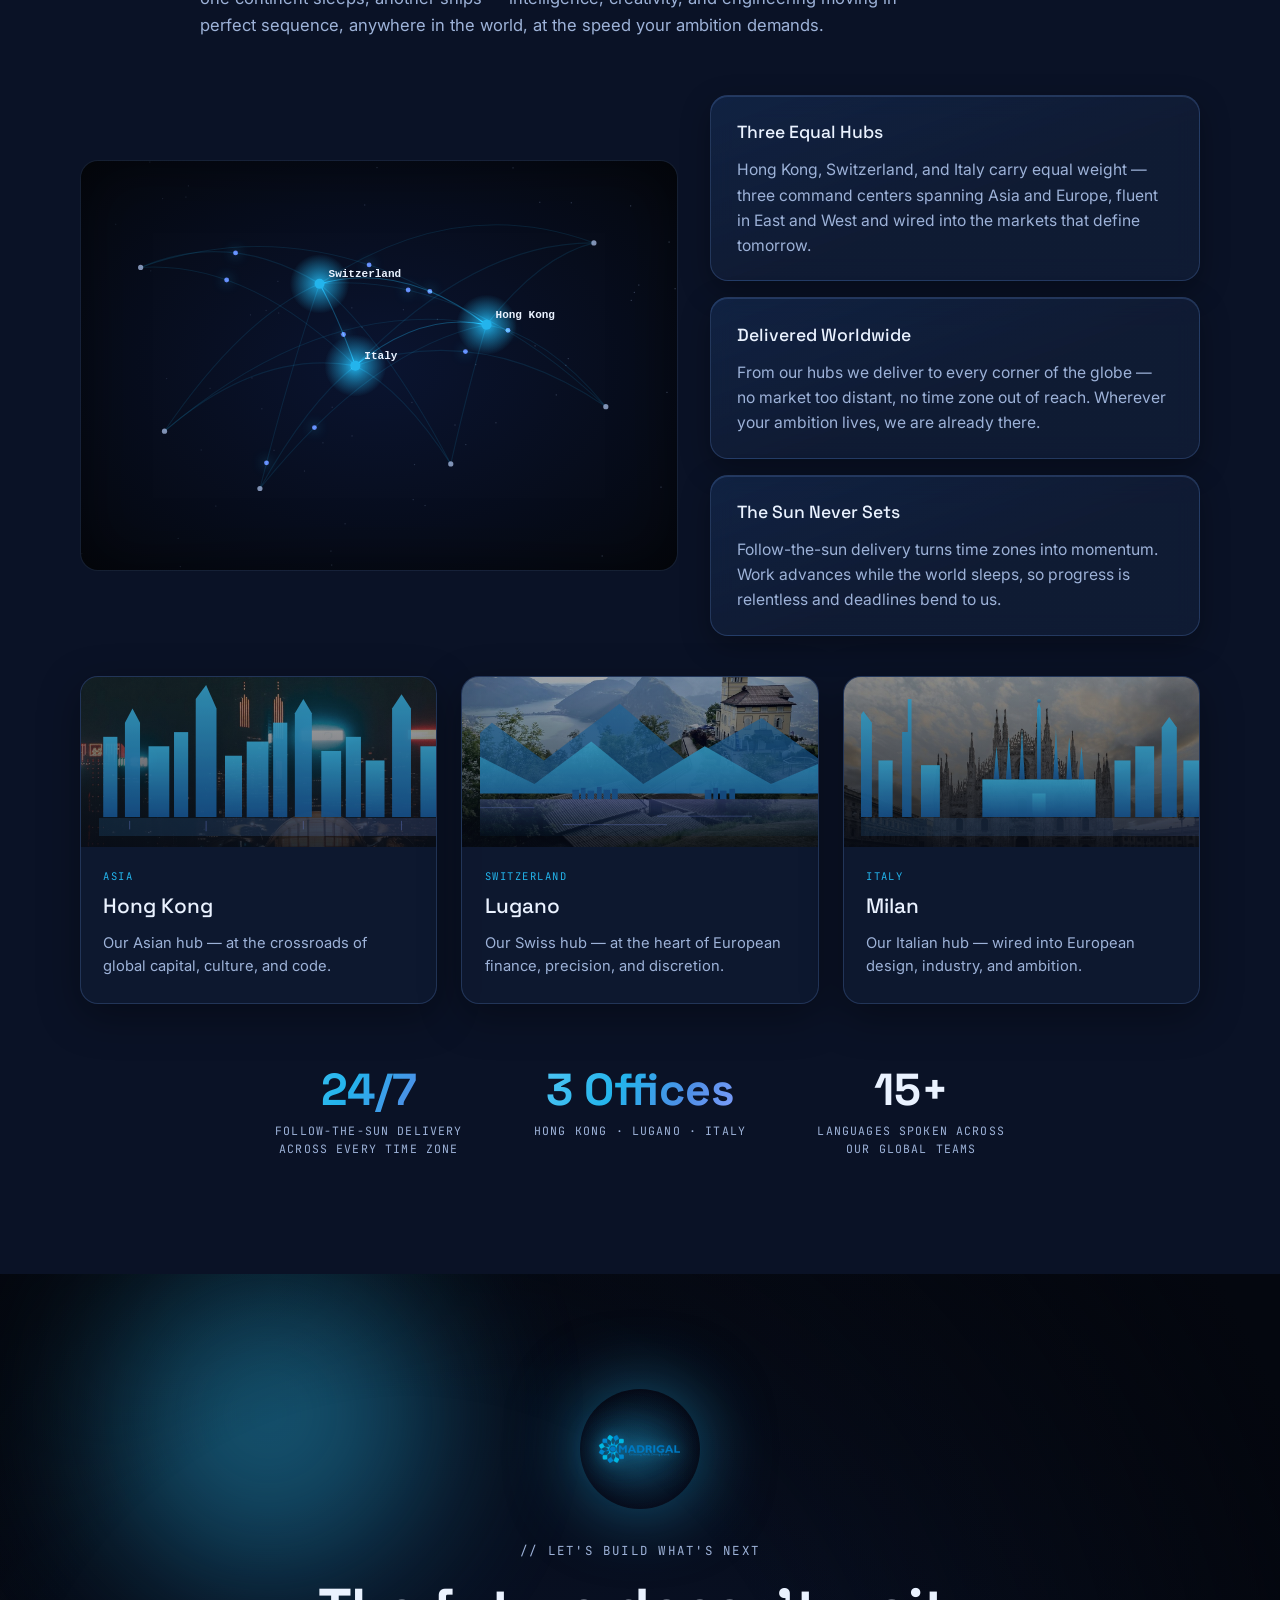
==== commit 7ba78130: "Add Google Search Console verification meta tag Co-Authored-By: Claude Opus 4.8 <noreply@anthropic.c" ====
--- a/index.html
+++ b/index.html
@@ -7,6 +7,7 @@
   <meta name="description" content="Madrigal Consulting is a premium creative, technology, and AI consultancy with three equal hubs in Hong Kong, Switzerland and Italy. We architect generative AI, autonomous agents, brand worlds, and engineering — delivered worldwide." />
   <meta name="author" content="Madrigal Consulting Limited" />
   <meta name="theme-color" content="#060A14" />
+  <meta name="google-site-verification" content="u3u0DEdpqYj1ZBrx8MEfP2-kcGRYUExYaG-UbubwK5o" />
   <link rel="canonical" href="https://madrigalconsulting.io/" />
 
   <!-- Structured data -->
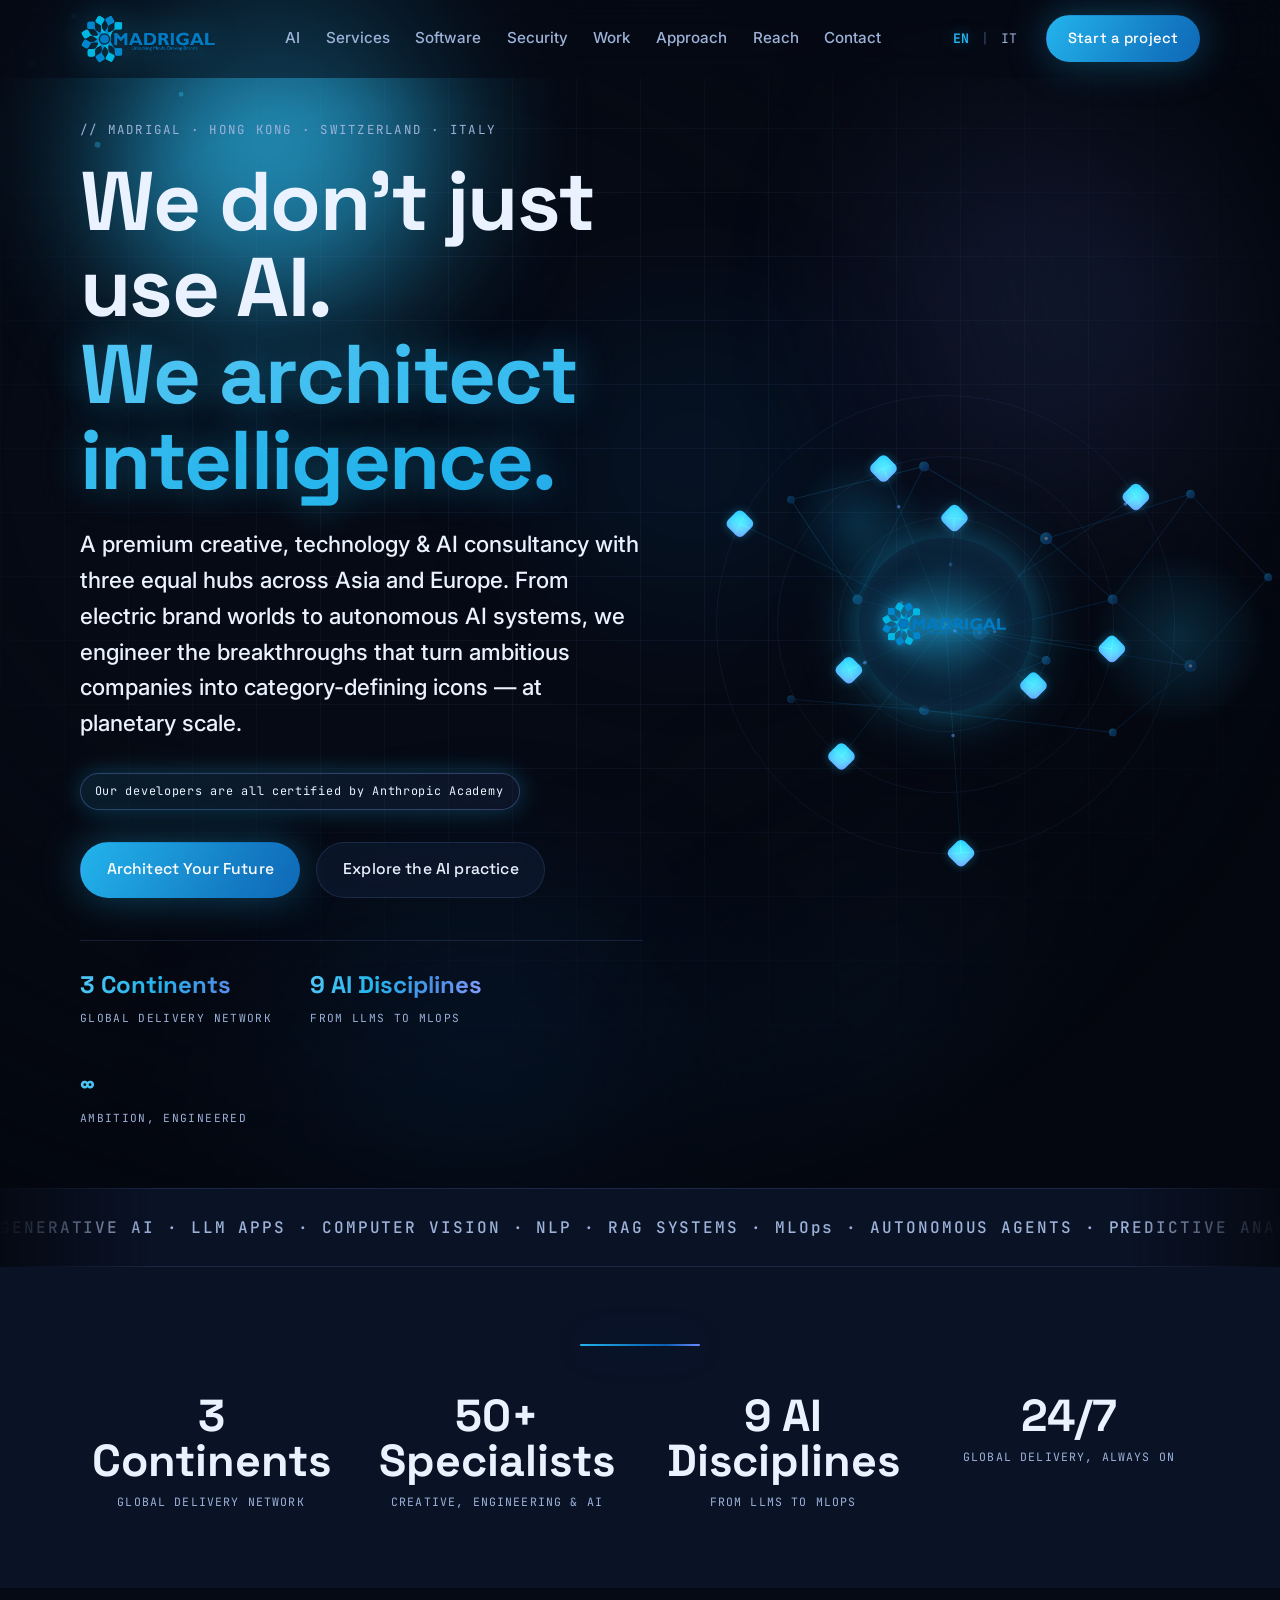
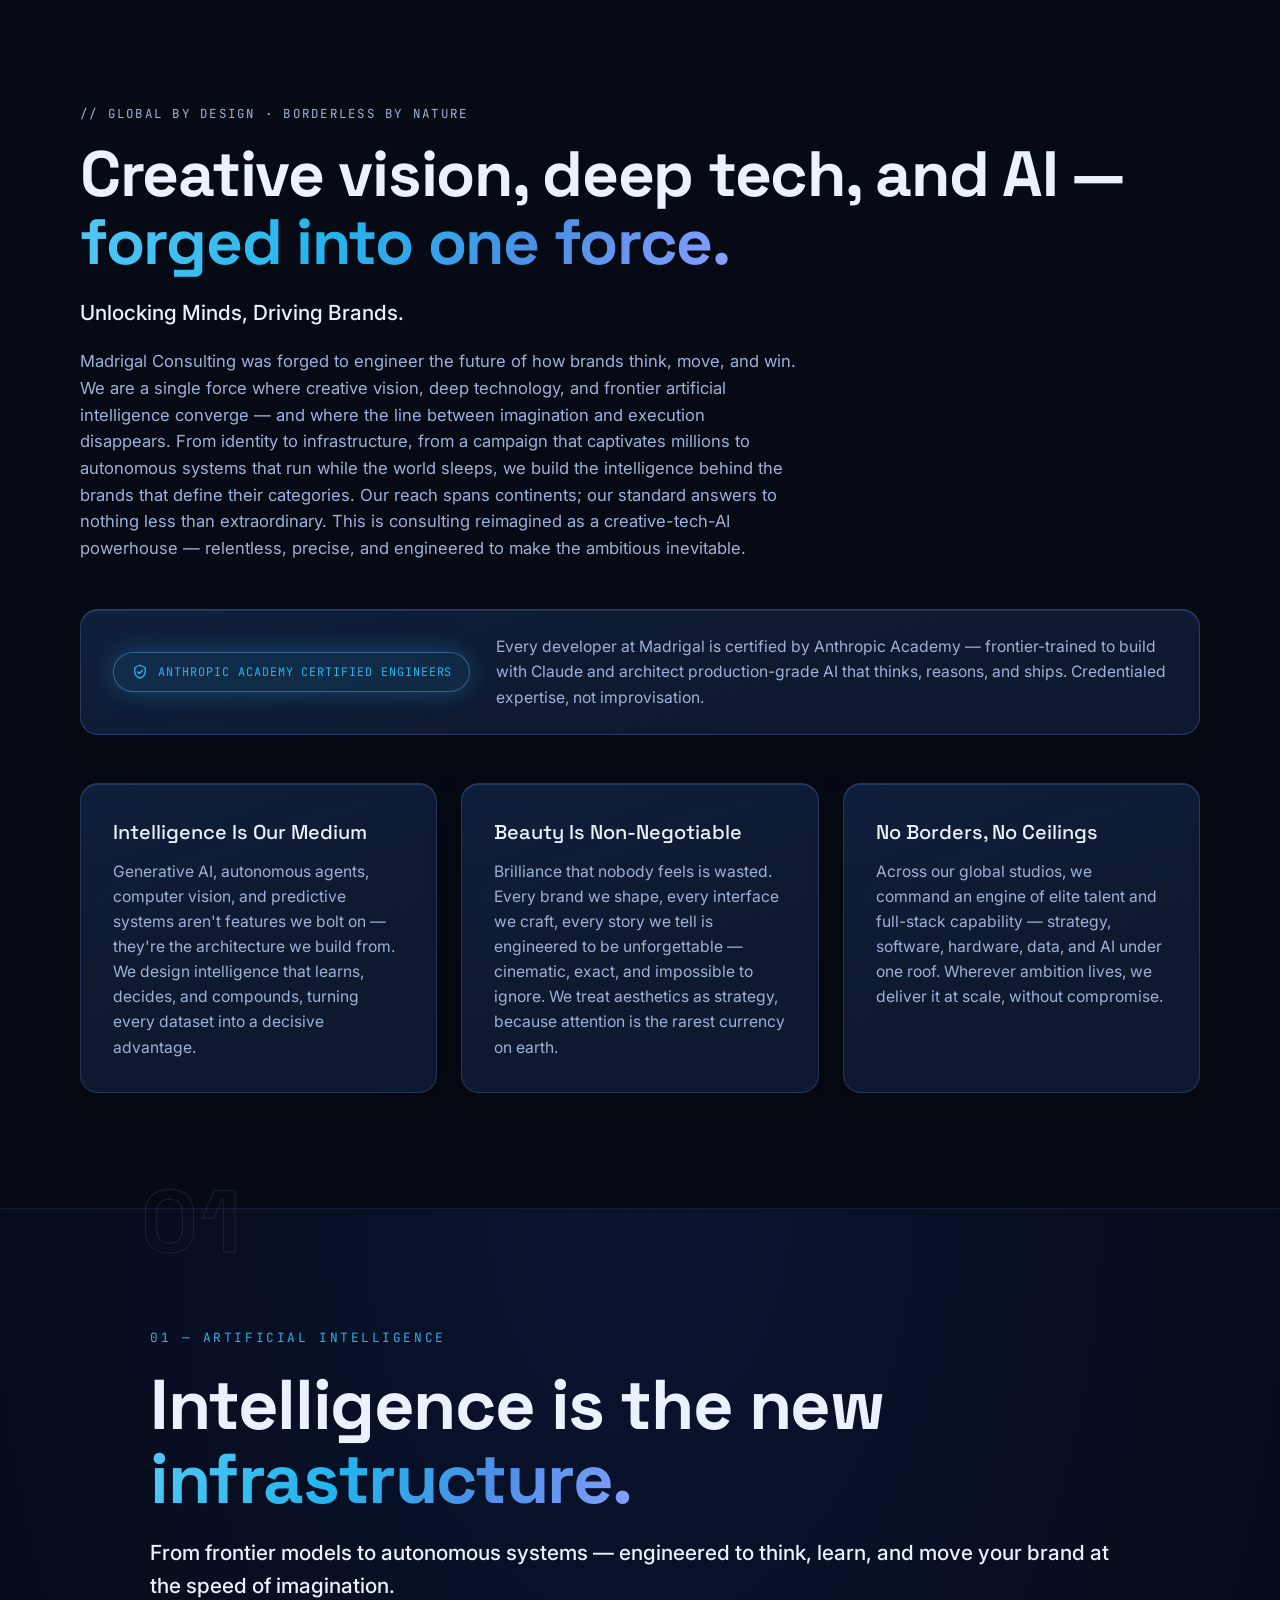
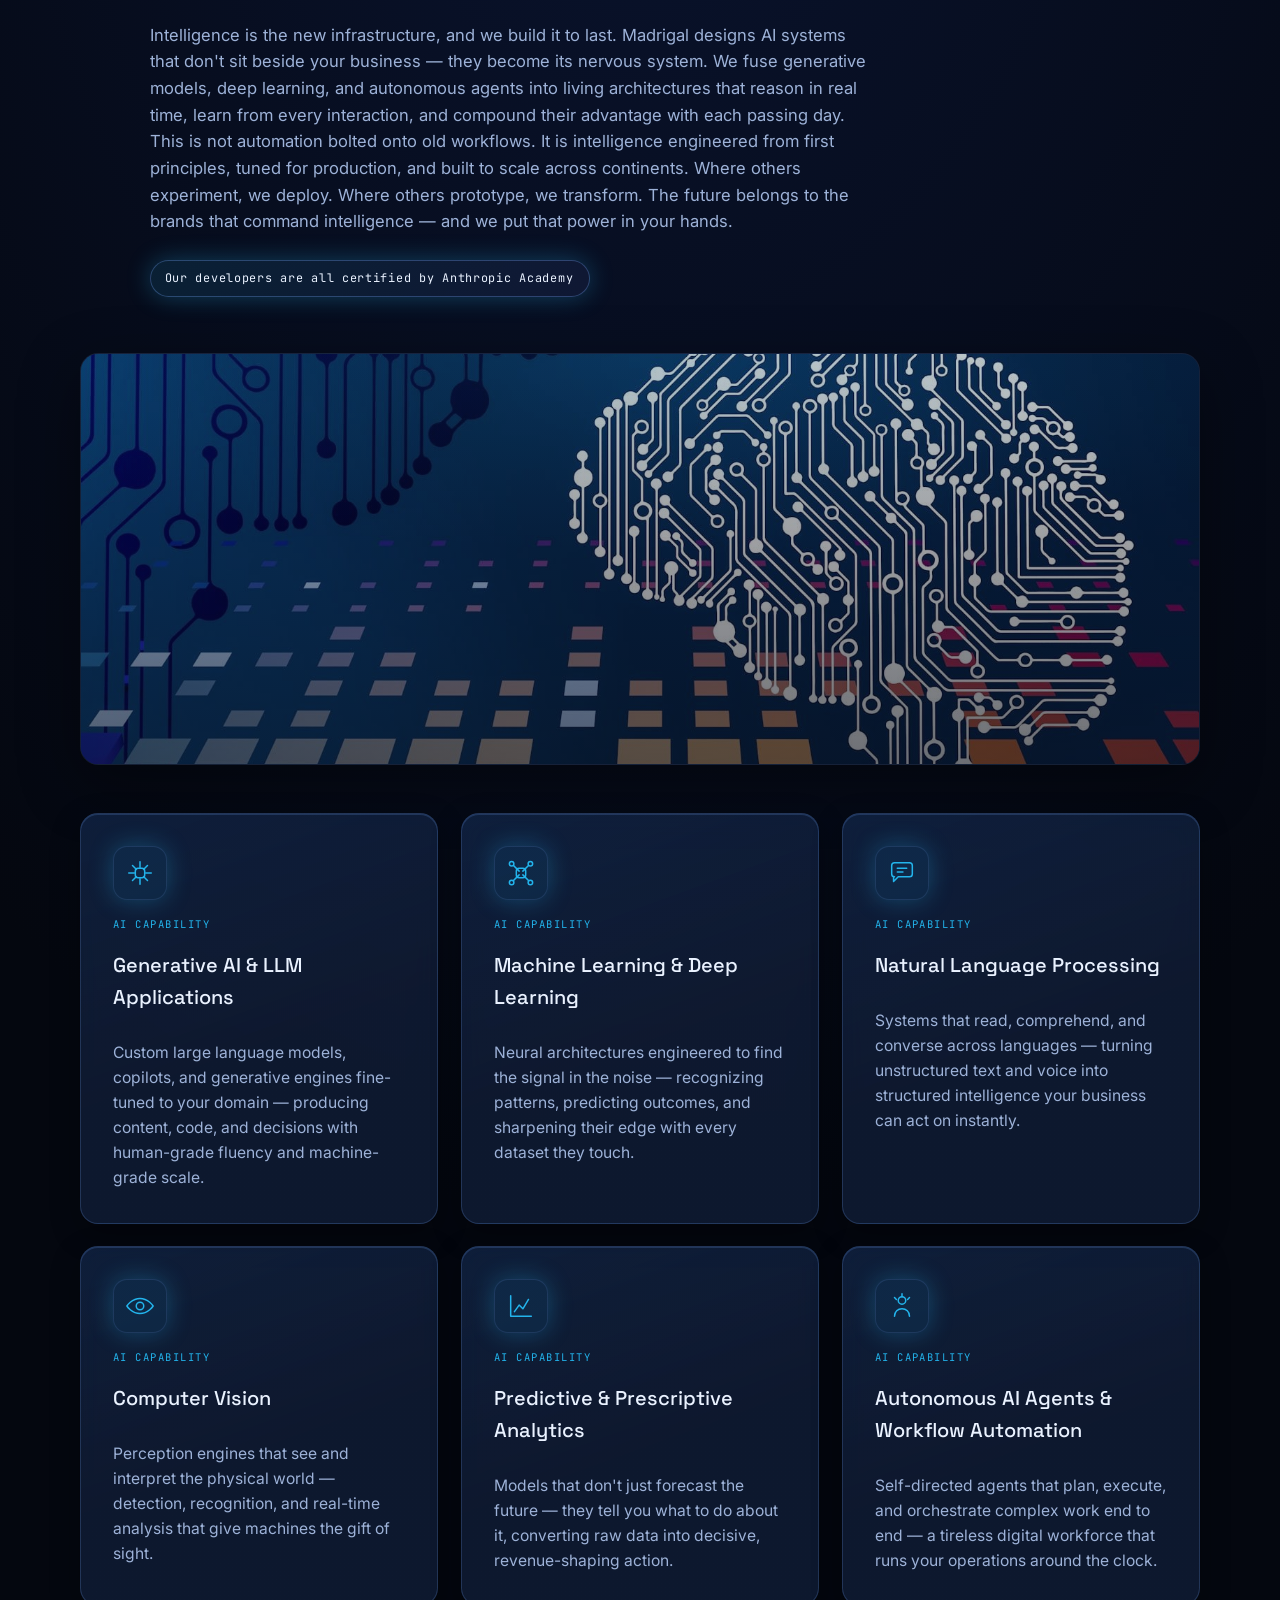
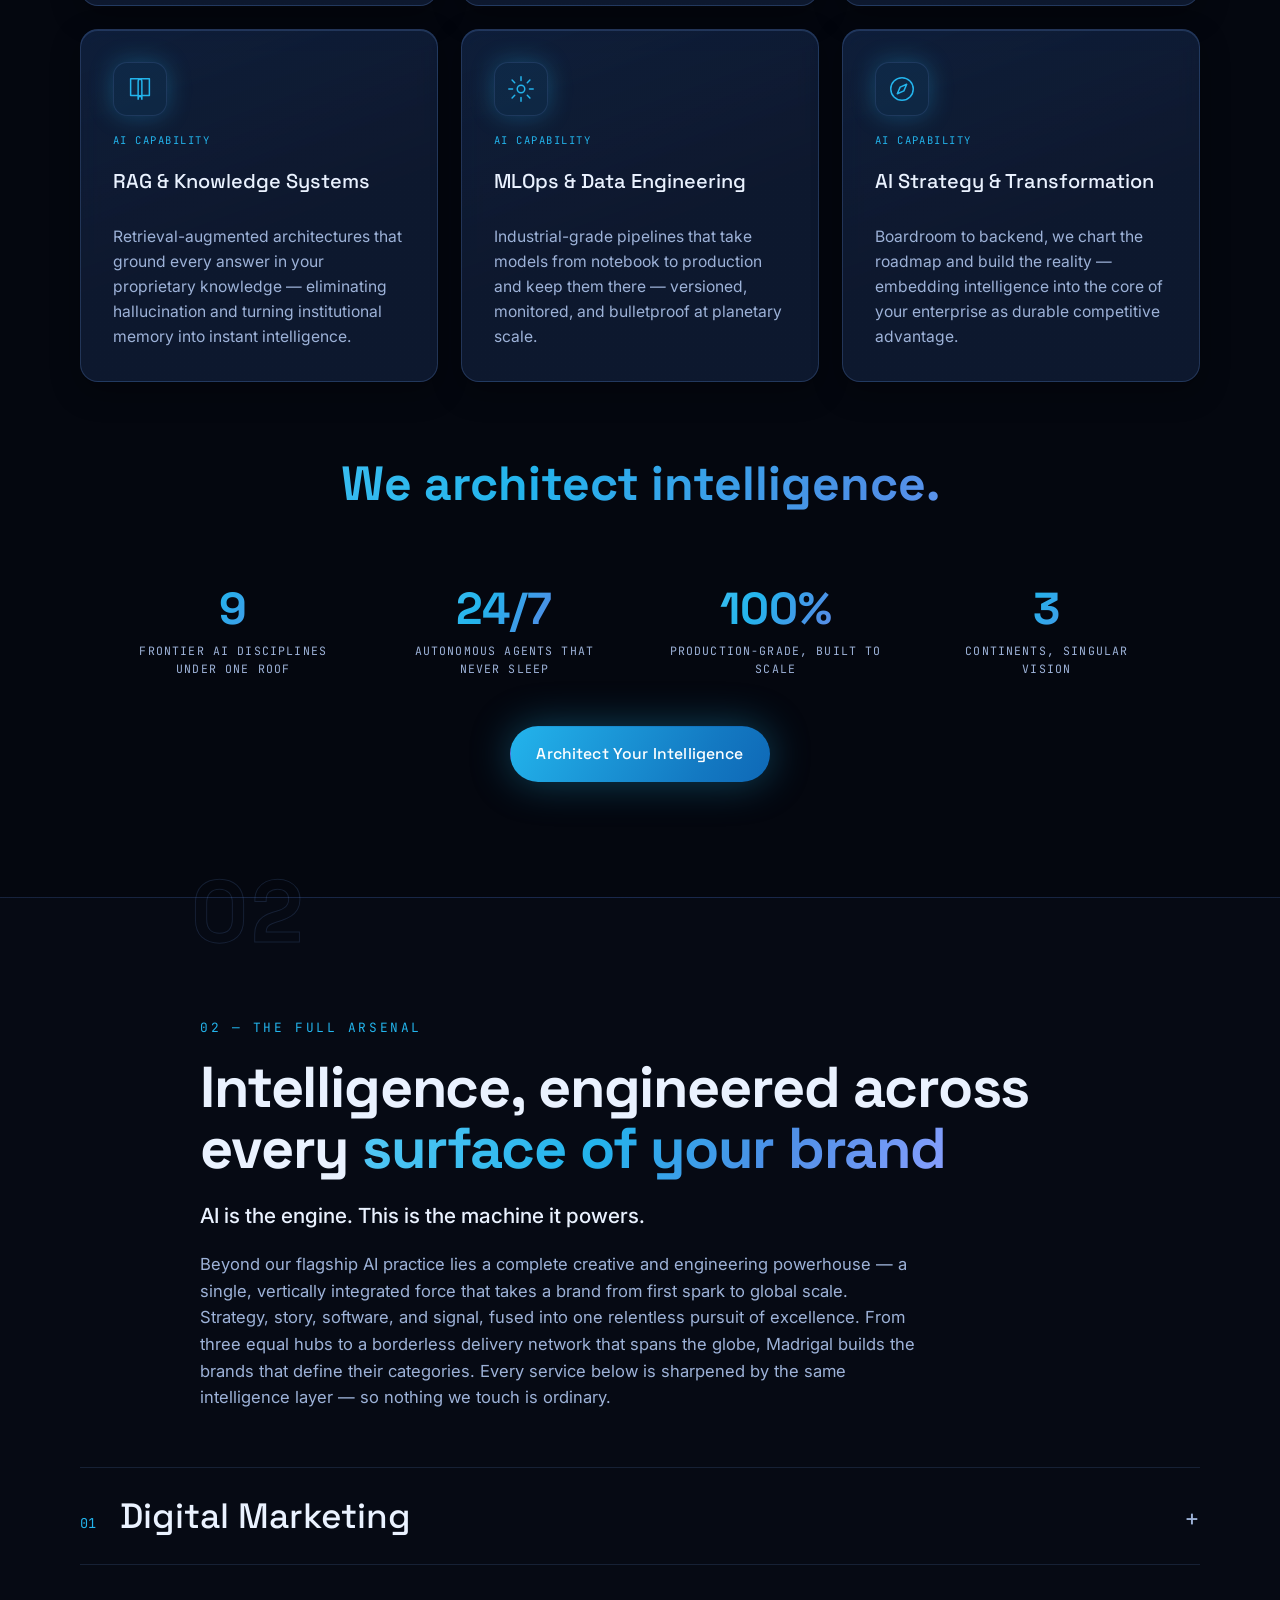
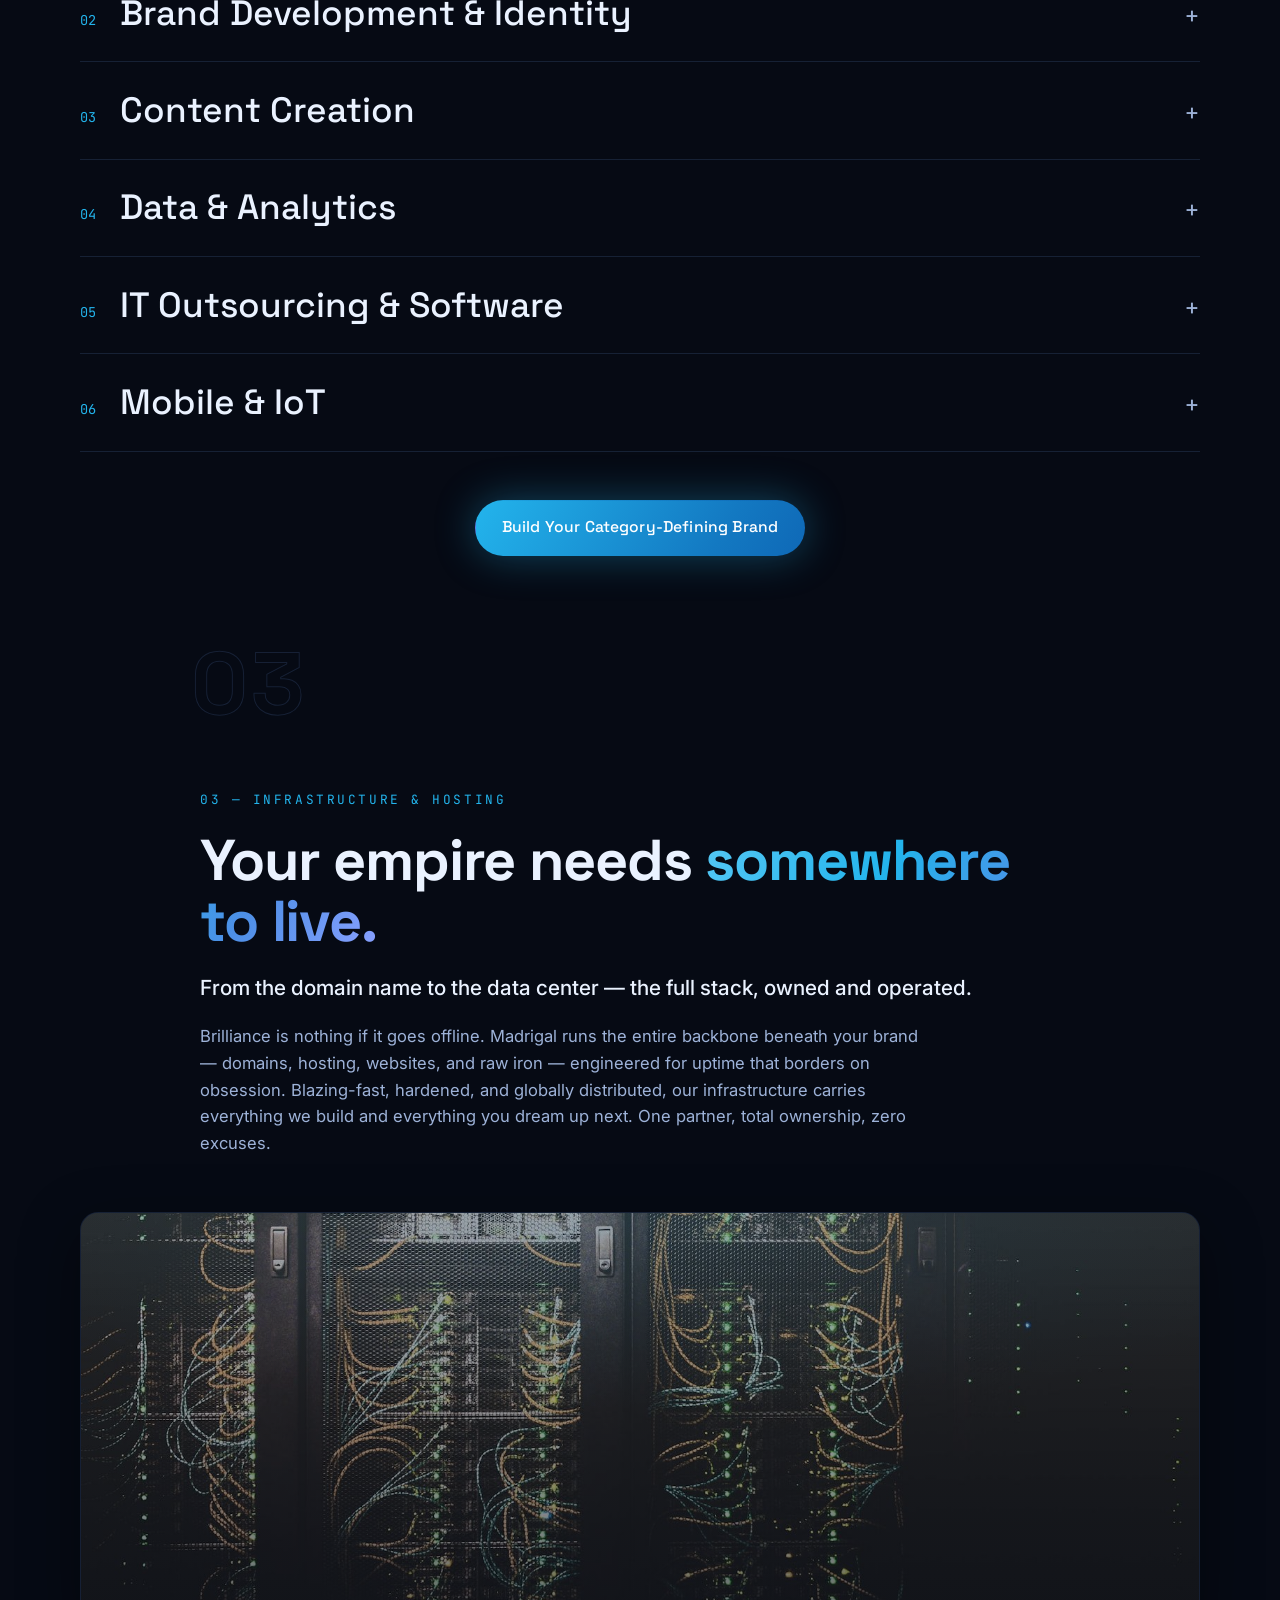
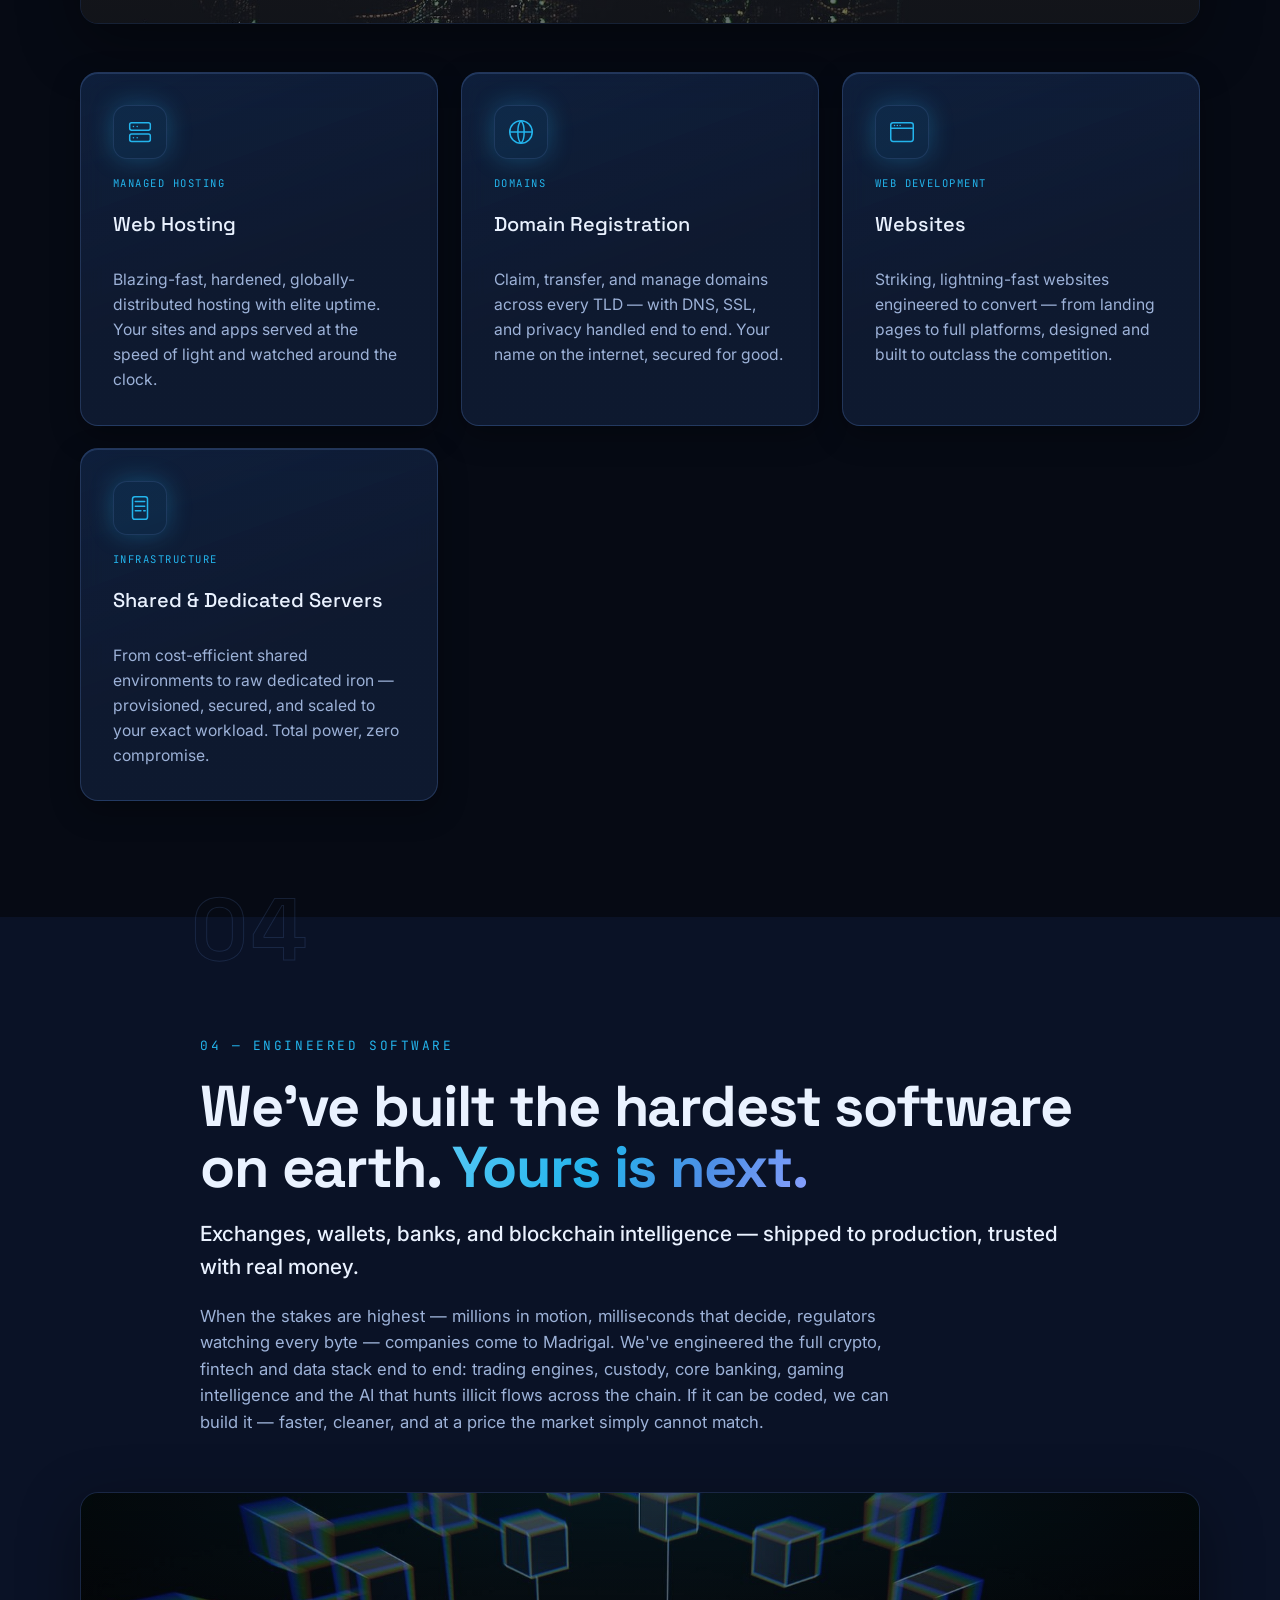
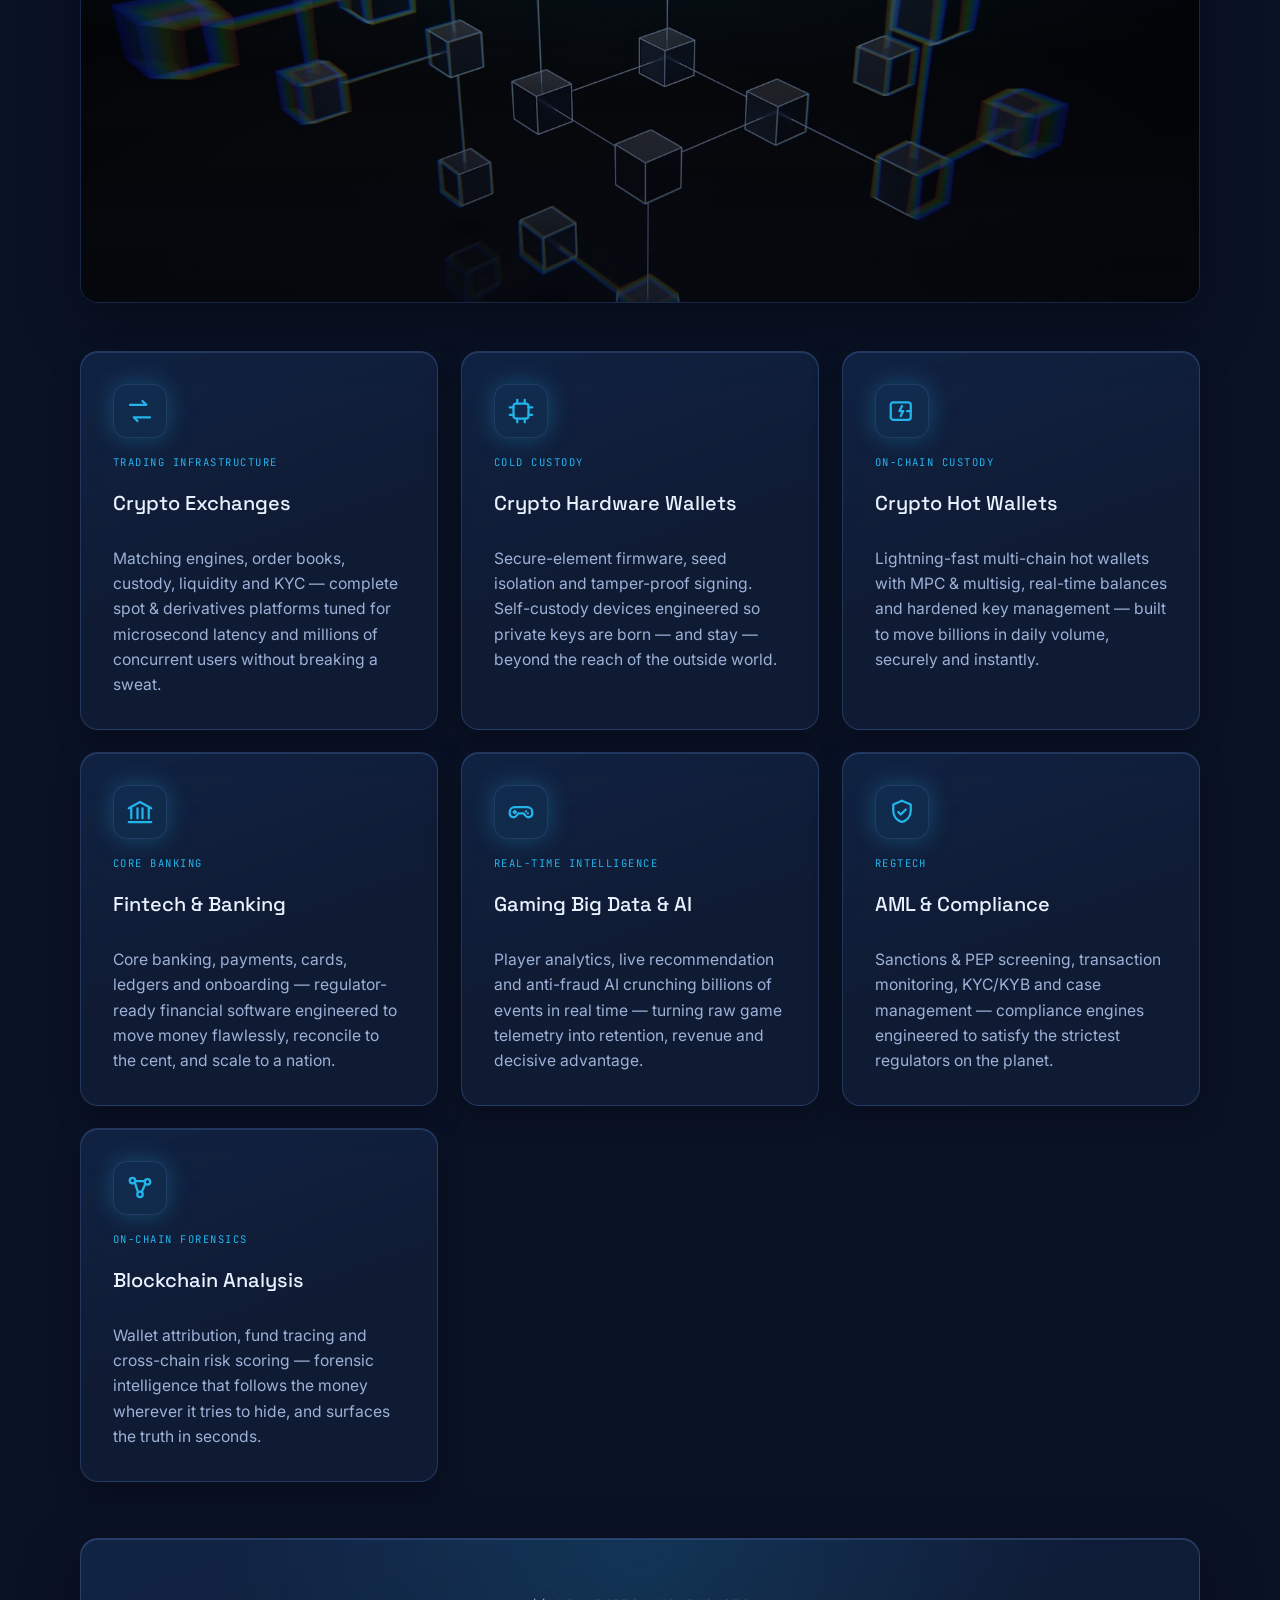
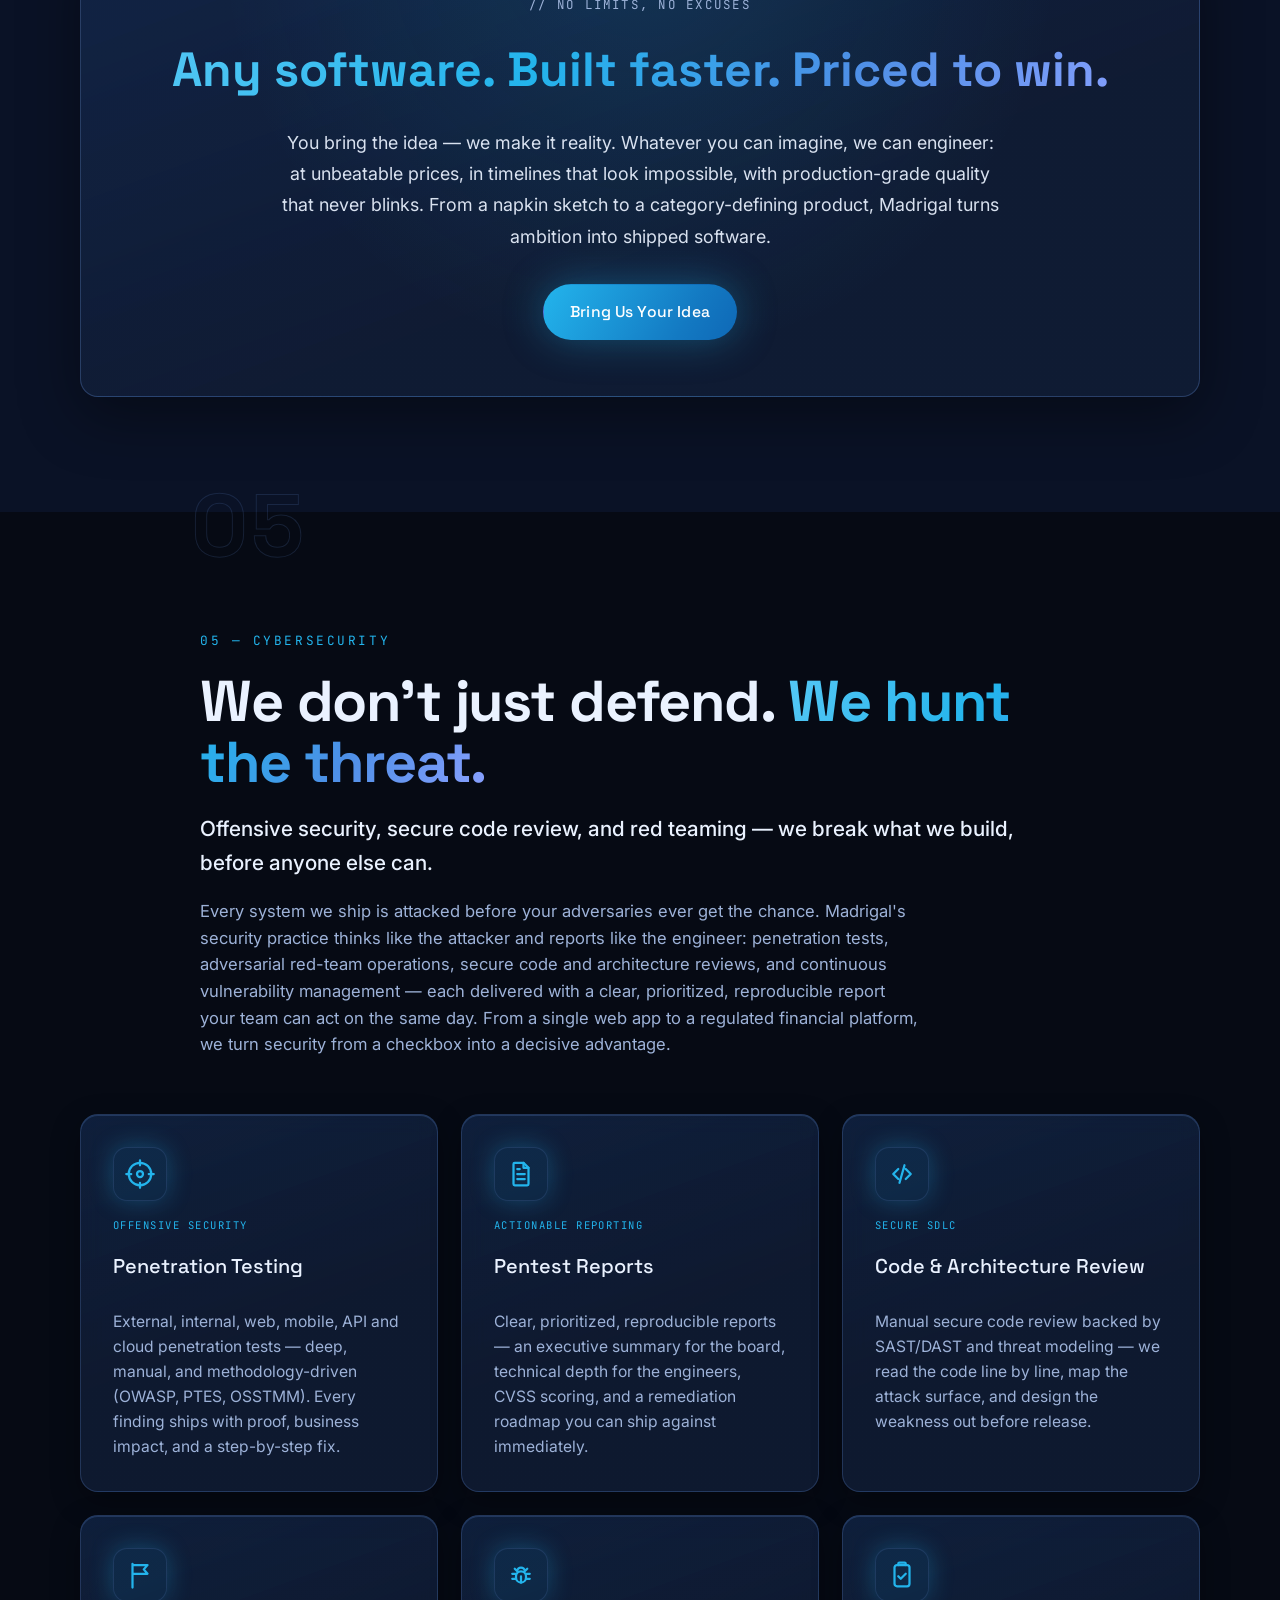
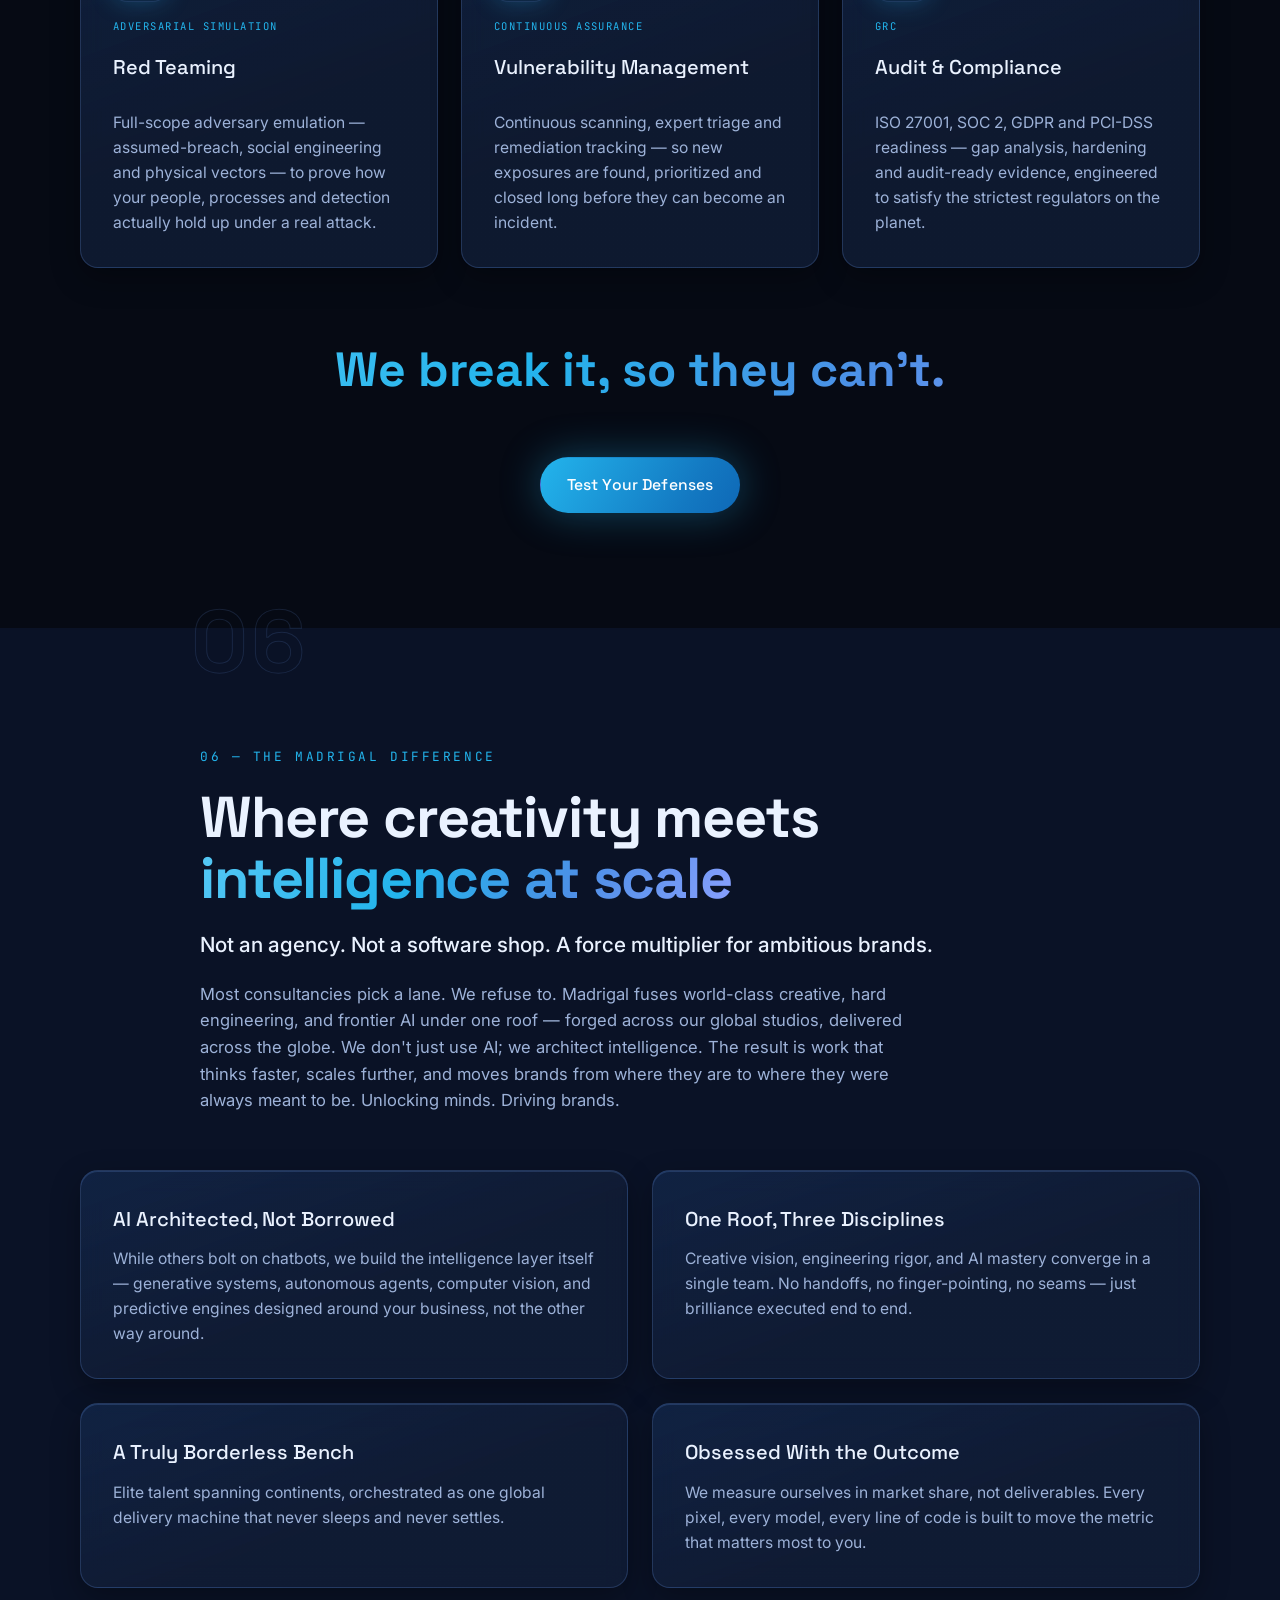
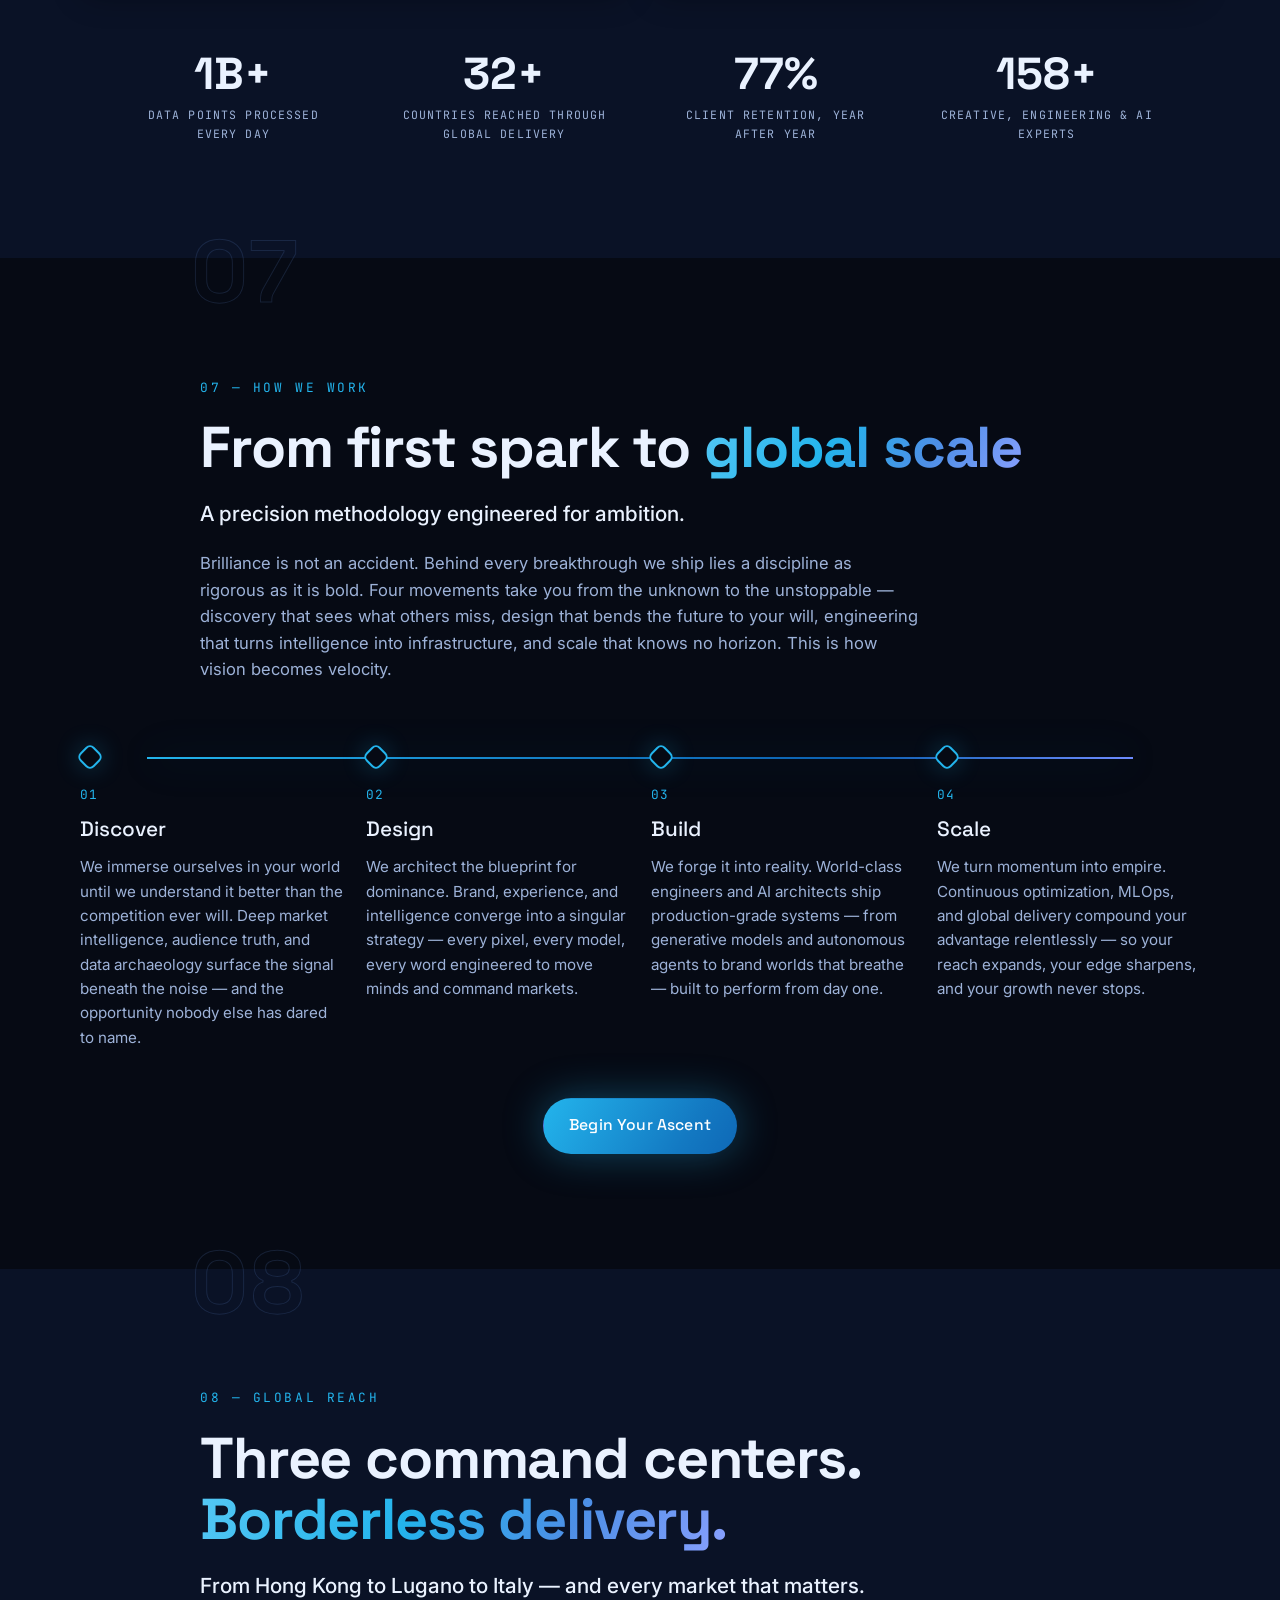
==== commit 5a53f490: "Add Cybersecurity section (pentest, reports, code review, red teaming) New section 05 — Cybersecurit" ====
--- a/index.html
+++ b/index.html
@@ -87,6 +87,7 @@
         <a href="#ai" data-i18n="nav.ai">AI</a>
         <a href="#services" data-i18n="nav.services">Services</a>
         <a href="#software" data-i18n="nav.software">Software</a>
+        <a href="#cyber" data-i18n="nav.security">Security</a>
         <a href="#work" data-i18n="nav.work">Work</a>
         <a href="#process" data-i18n="nav.approach">Approach</a>
         <a href="#global" data-i18n="nav.reach">Reach</a>
@@ -111,6 +112,7 @@
         <a href="#ai" data-i18n="nav.ai">AI</a>
         <a href="#services" data-i18n="nav.services">Services</a>
         <a href="#software" data-i18n="nav.software">Software</a>
+        <a href="#cyber" data-i18n="nav.security">Security</a>
         <a href="#work" data-i18n="nav.work">Work</a>
         <a href="#process" data-i18n="nav.approach">Approach</a>
         <a href="#global" data-i18n="nav.reach">Reach</a>
@@ -377,11 +379,71 @@
       </div>
     </section>
 
+    <!-- ============ CYBERSECURITY ============ -->
+    <section class="section" id="cyber">
+      <div class="container">
+        <div class="section__head reveal">
+          <p class="index" data-num="05" data-i18n="cyber.index">05 — CYBERSECURITY</p>
+          <h2 class="section__title" data-i18n-html="cyber.title">We don't just defend. <span class="gradient-text">We hunt the threat.</span></h2>
+          <p class="section__lead" data-i18n="cyber.lead">Offensive security, secure code review, and red teaming — we break what we build, before anyone else can.</p>
+          <p class="section__body" data-i18n="cyber.body">Every system we ship is attacked before your adversaries ever get the chance. Madrigal's security practice thinks like the attacker and reports like the engineer: penetration tests, adversarial red-team operations, secure code and architecture reviews, and continuous vulnerability management — each delivered with a clear, prioritized, reproducible report your team can act on the same day. From a single web app to a regulated financial platform, we turn security from a checkbox into a decisive advantage.</p>
+        </div>
+
+        <div class="ai-grid">
+          <article class="glass-card ai-card tilt reveal">
+            <div class="ai-card__glyph" aria-hidden="true"><svg viewBox="0 0 24 24" fill="none" stroke-width="1.8" stroke-linecap="round" stroke-linejoin="round"><circle stroke="currentColor" cx="12" cy="12" r="9"/><path stroke="currentColor" d="M12 1v4M12 19v4M1 12h4M19 12h4"/><circle stroke="currentColor" cx="12" cy="12" r="2.4"/></svg></div>
+            <span class="tag" data-i18n="cy1.tag">Offensive Security</span>
+            <h3 data-i18n="cy1.t">Penetration Testing</h3>
+            <p data-i18n="cy1.d">External, internal, web, mobile, API and cloud penetration tests — deep, manual, and methodology-driven (OWASP, PTES, OSSTMM). Every finding ships with proof, business impact, and a step-by-step fix.</p>
+          </article>
+
+          <article class="glass-card ai-card tilt reveal">
+            <div class="ai-card__glyph" aria-hidden="true"><svg viewBox="0 0 24 24" fill="none" stroke-width="1.8" stroke-linecap="round" stroke-linejoin="round"><path stroke="currentColor" d="M7 3h7l4 4v13a1 1 0 0 1-1 1H7a1 1 0 0 1-1-1V4a1 1 0 0 1 1-1z"/><path stroke="currentColor" d="M14 3v4h4M9 12h6M9 16h6M9 8h2"/></svg></div>
+            <span class="tag" data-i18n="cy2.tag">Actionable Reporting</span>
+            <h3 data-i18n="cy2.t">Pentest Reports</h3>
+            <p data-i18n="cy2.d">Clear, prioritized, reproducible reports — an executive summary for the board, technical depth for the engineers, CVSS scoring, and a remediation roadmap you can ship against immediately.</p>
+          </article>
+
+          <article class="glass-card ai-card tilt reveal">
+            <div class="ai-card__glyph" aria-hidden="true"><svg viewBox="0 0 24 24" fill="none" stroke-width="1.8" stroke-linecap="round" stroke-linejoin="round"><path stroke="currentColor" d="M9 8l-4 4 4 4M15 8l4 4-4 4M14 5l-4 14"/></svg></div>
+            <span class="tag" data-i18n="cy3.tag">Secure SDLC</span>
+            <h3 data-i18n="cy3.t">Code &amp; Architecture Review</h3>
+            <p data-i18n="cy3.d">Manual secure code review backed by SAST/DAST and threat modeling — we read the code line by line, map the attack surface, and design the weakness out before release.</p>
+          </article>
+
+          <article class="glass-card ai-card tilt reveal">
+            <div class="ai-card__glyph" aria-hidden="true"><svg viewBox="0 0 24 24" fill="none" stroke-width="1.8" stroke-linecap="round" stroke-linejoin="round"><path stroke="currentColor" d="M6 22V3M6 4h12l-3 3.5L18 11H6"/></svg></div>
+            <span class="tag" data-i18n="cy4.tag">Adversarial Simulation</span>
+            <h3 data-i18n="cy4.t">Red Teaming</h3>
+            <p data-i18n="cy4.d">Full-scope adversary emulation — assumed-breach, social engineering and physical vectors — to prove how your people, processes and detection actually hold up under a real attack.</p>
+          </article>
+
+          <article class="glass-card ai-card tilt reveal">
+            <div class="ai-card__glyph" aria-hidden="true"><svg viewBox="0 0 24 24" fill="none" stroke-width="1.8" stroke-linecap="round" stroke-linejoin="round"><rect stroke="currentColor" x="8" y="9" width="8" height="9" rx="4"/><path stroke="currentColor" d="M9 9a3 3 0 0 1 6 0M5 11H8M16 11h3M5 15H8M16 15h3M7 7l2 2M17 7l-2 2M12 13v5"/></svg></div>
+            <span class="tag" data-i18n="cy5.tag">Continuous Assurance</span>
+            <h3 data-i18n="cy5.t">Vulnerability Management</h3>
+            <p data-i18n="cy5.d">Continuous scanning, expert triage and remediation tracking — so new exposures are found, prioritized and closed long before they can become an incident.</p>
+          </article>
+
+          <article class="glass-card ai-card tilt reveal">
+            <div class="ai-card__glyph" aria-hidden="true"><svg viewBox="0 0 24 24" fill="none" stroke-width="1.8" stroke-linecap="round" stroke-linejoin="round"><rect stroke="currentColor" x="6" y="4" width="12" height="17" rx="2"/><path stroke="currentColor" d="M9 4V3a1 1 0 0 1 1-1h4a1 1 0 0 1 1 1v1M9 13l2 2 4-4"/></svg></div>
+            <span class="tag" data-i18n="cy6.tag">GRC</span>
+            <h3 data-i18n="cy6.t">Audit &amp; Compliance</h3>
+            <p data-i18n="cy6.d">ISO 27001, SOC 2, GDPR and PCI-DSS readiness — gap analysis, hardening and audit-ready evidence, engineered to satisfy the strictest regulators on the planet.</p>
+          </article>
+        </div>
+
+        <p class="manifesto-line gradient-text reveal" data-i18n="cyber.line">We break it, so they can't.</p>
+
+        <div class="section__cta reveal"><a class="btn btn--gradient" href="#contact" data-i18n="cyber.cta">Test Your Defenses</a></div>
+      </div>
+    </section>
+
     <!-- ============ WHY MADRIGAL / WORK ============ -->
     <section class="section section--alt" id="work">
       <div class="container">
         <div class="section__head reveal">
-          <p class="index" data-num="05" data-i18n="work.index">05 — THE MADRIGAL DIFFERENCE</p>
+          <p class="index" data-num="06" data-i18n="work.index">06 — THE MADRIGAL DIFFERENCE</p>
           <h2 class="section__title" data-i18n-html="work.title">Where creativity meets <span class="gradient-text">intelligence at scale</span></h2>
           <p class="section__lead" data-i18n="work.lead">Not an agency. Not a software shop. A force multiplier for ambitious brands.</p>
           <p class="section__body" data-i18n="work.body">Most consultancies pick a lane. We refuse to. Madrigal fuses world-class creative, hard engineering, and frontier AI under one roof — forged across our global studios, delivered across the globe. We don't just use AI; we architect intelligence. The result is work that thinks faster, scales further, and moves brands from where they are to where they were always meant to be. Unlocking minds. Driving brands.</p>
@@ -404,7 +466,7 @@
     <section class="section" id="process">
       <div class="container">
         <div class="section__head reveal">
-          <p class="index" data-num="06" data-i18n="process.index">06 — HOW WE WORK</p>
+          <p class="index" data-num="07" data-i18n="process.index">07 — HOW WE WORK</p>
           <h2 class="section__title" data-i18n-html="process.title">From first spark to <span class="gradient-text">global scale</span></h2>
           <p class="section__lead" data-i18n="process.lead">A precision methodology engineered for ambition.</p>
           <p class="section__body" data-i18n="process.body">Brilliance is not an accident. Behind every breakthrough we ship lies a discipline as rigorous as it is bold. Four movements take you from the unknown to the unstoppable — discovery that sees what others miss, design that bends the future to your will, engineering that turns intelligence into infrastructure, and scale that knows no horizon. This is how vision becomes velocity.</p>
@@ -422,7 +484,7 @@
     <section class="section section--alt" id="global">
       <div class="container">
         <div class="section__head reveal">
-          <p class="index" data-num="07" data-i18n="global.index">07 — GLOBAL REACH</p>
+          <p class="index" data-num="08" data-i18n="global.index">08 — GLOBAL REACH</p>
           <h2 class="section__title" data-i18n-html="global.title">Three command centers. <span class="gradient-text">Borderless delivery.</span></h2>
           <p class="section__lead" data-i18n="global.lead">From Hong Kong to Lugano to Italy — and every market that matters.</p>
           <p class="section__body" data-i18n="global.body">Three command centers of equal weight — Hong Kong, Switzerland, and Italy — anchor us across Asia and Europe, at the crossroads of global capital, culture, and code. Together they orchestrate elite talent and deliver around the clock to every market on earth. While one continent sleeps, another ships — intelligence, creativity, and engineering moving in perfect sequence, anywhere in the world, at the speed your ambition demands.</p>
@@ -515,6 +577,7 @@
         <a href="#services" data-i18n="footer.p2">Digital Marketing</a>
         <a href="#hosting" data-i18n="footer.p3">Hosting &amp; Infrastructure</a>
         <a href="#software" data-i18n="footer.p4">Engineered Software</a>
+        <a href="#cyber" data-i18n="footer.p6">Cybersecurity</a>
         <a href="#services" data-i18n="footer.p5">Data &amp; Analytics</a>
       </nav>
 
